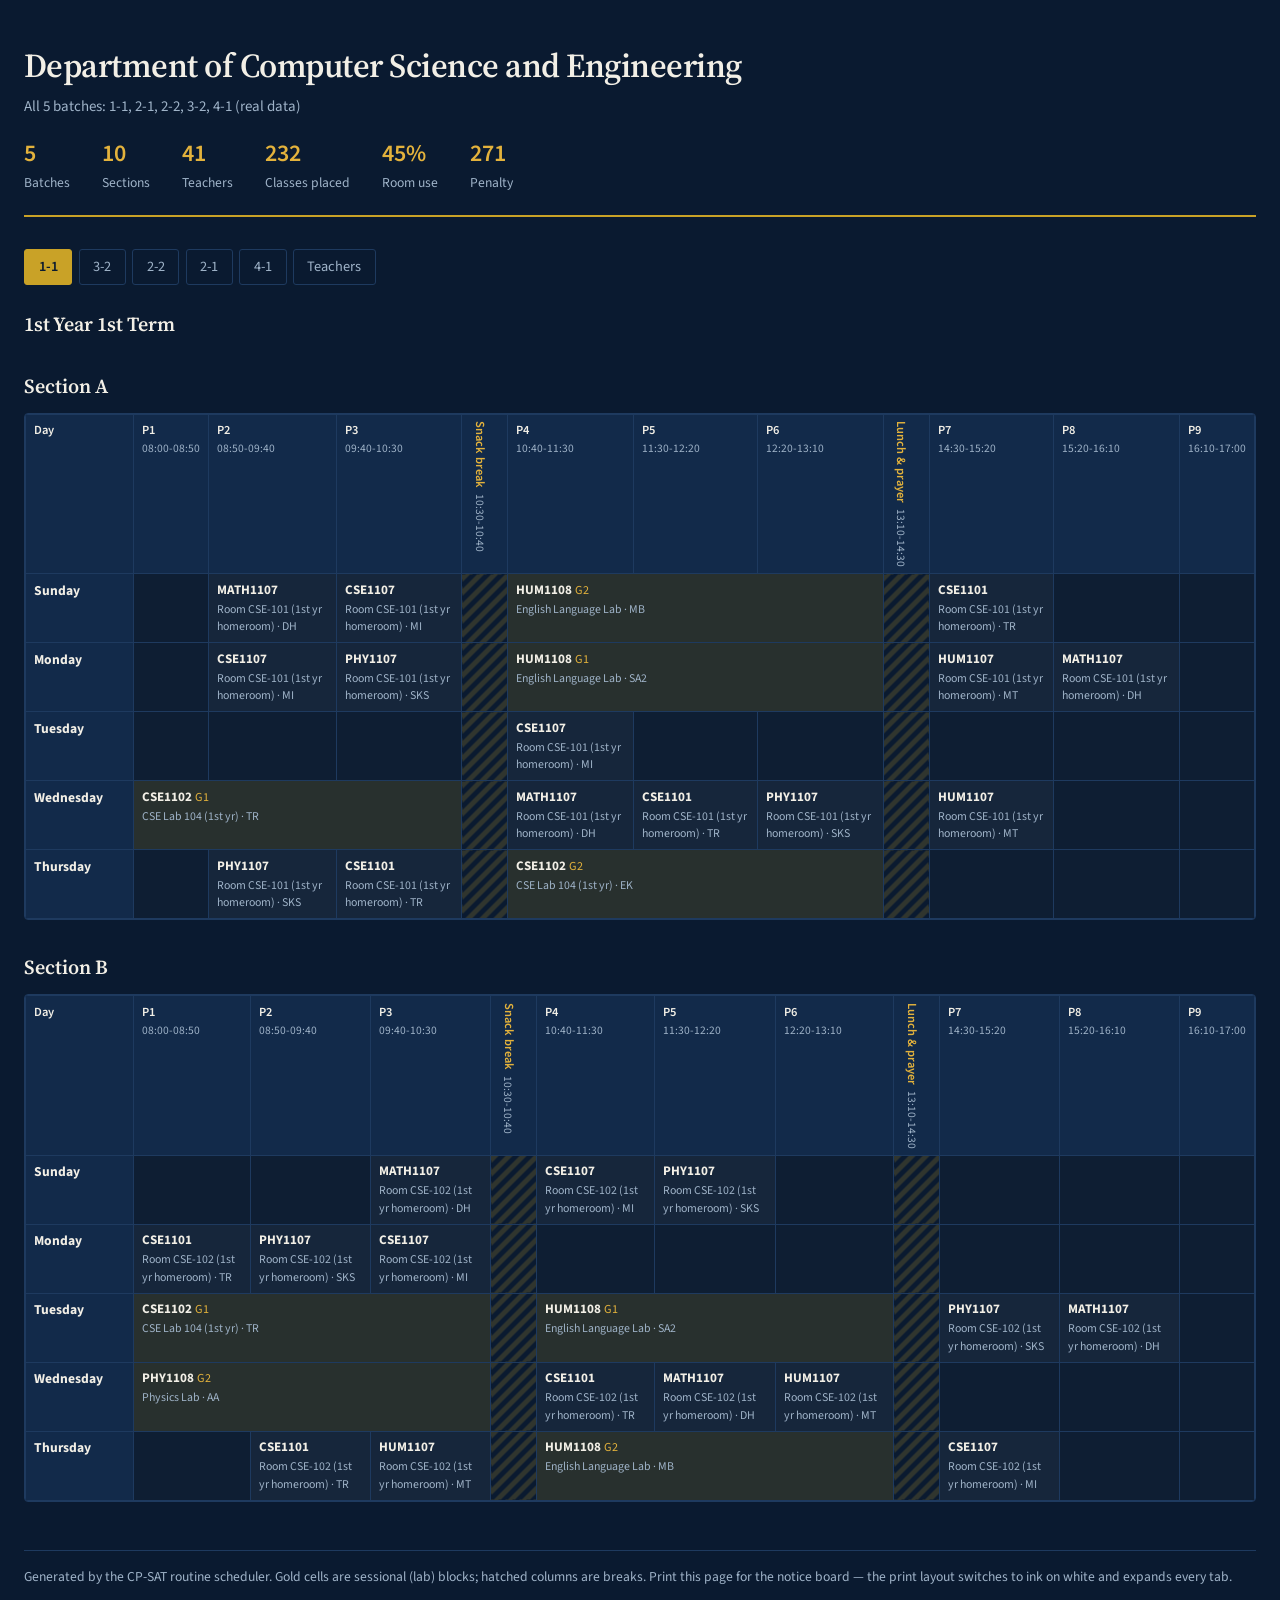
==== out/real_routine.html @ de9866d0 "Initial commit: Routine Maker solver and web application" ====
<!DOCTYPE html>
<html lang="en"><head>
<meta charset="utf-8">
<meta name="viewport" content="width=device-width, initial-scale=1">
<title>Department of Computer Science and Engineering</title>
<link rel="preconnect" href="https://fonts.googleapis.com">
<link rel="preconnect" href="https://fonts.gstatic.com" crossorigin>
<link href="https://fonts.googleapis.com/css2?family=Source+Sans+3:wght@400;600&family=Source+Serif+4:opsz,wght@8..60,600&display=swap" rel="stylesheet">
<style>
:root {
  --navy-deep: #0A1A30;
  --navy: #122A4A;
  --line: #1E3A5F;
  --gold: #C9A227;
  --gold-soft: #E3B23C;
  --paper: #F2EFE6;
  --dim: #9FB3C8;
}
* { box-sizing: border-box; }
body {
  margin: 0;
  padding: 2.5rem 1.5rem 4rem;
  background: var(--navy-deep);
  color: var(--paper);
  font-family: "Source Sans 3", "Segoe UI", system-ui, sans-serif;
  font-size: 15px;
  line-height: 1.5;
}
.wrap { max-width: 1400px; margin: 0 auto; }
header { border-bottom: 2px solid var(--gold); padding-bottom: 1.25rem; margin-bottom: 2rem; }
h1 {
  font-family: "Source Serif 4", Georgia, serif;
  font-weight: 600; font-size: 2.1rem; margin: 0 0 .35rem;
  letter-spacing: -0.015em;
}
.sub { color: var(--dim); margin: 0; }
.stats { display: flex; flex-wrap: wrap; gap: 2rem; margin-top: 1.1rem; }
.stat b { display: block; font-size: 1.5rem; color: var(--gold-soft); font-weight: 600; }
.stat span { color: var(--dim); font-size: .85rem; }
nav { display: flex; flex-wrap: wrap; gap: .4rem; margin-bottom: 1.5rem; }
nav button {
  background: transparent; color: var(--dim); border: 1px solid var(--line);
  padding: .4rem .85rem; border-radius: 3px; cursor: pointer; font: inherit;
  font-size: .9rem;
}
nav button:hover { color: var(--paper); border-color: var(--gold); }
nav button[aria-selected="true"] {
  background: var(--gold); color: var(--navy-deep); border-color: var(--gold);
  font-weight: 600;
}
nav button:focus-visible { outline: 2px solid var(--gold-soft); outline-offset: 2px; }
section[hidden] { display: none; }
h2 { font-family: "Source Serif 4", Georgia, serif; font-weight: 600; font-size: 1.25rem;
     margin: 2rem 0 .75rem; }
h2:first-of-type { margin-top: 0; }
.scroll { overflow-x: auto; border: 1px solid var(--line); border-radius: 4px; }
table.routine { border-collapse: collapse; width: 100%; min-width: 900px; }
table.routine th, table.routine td {
  border: 1px solid var(--line); padding: .4rem .5rem; vertical-align: top;
  text-align: left;
}
table.routine thead th {
  background: var(--navy); font-weight: 600; font-size: .78rem; white-space: nowrap;
}
.pname { display: block; }
.ptime { display: block; color: var(--dim); font-weight: 400; font-size: .72rem; }
th.corner, th.day { background: var(--navy); width: 108px; font-size: .85rem; }
td.free { background: rgba(255,255,255,.015); }
td.theory { background: rgba(255,255,255,.05); }
td.lab { background: rgba(201,162,39,.16); border-left: 3px solid var(--gold); }
.ent { font-size: .82rem; }
.ent + .ent { margin-top: .3rem; padding-top: .3rem; border-top: 1px dashed var(--line); }
.grp { color: var(--gold-soft); font-size: .76rem; }
.meta { display: block; color: var(--dim); font-size: .74rem; }
.brk {
  background: repeating-linear-gradient(135deg, rgba(201,162,39,.20) 0 5px,
              transparent 5px 10px);
  width: 46px; font-size: .68rem; color: var(--gold-soft); text-align: center;
}
.brk span { writing-mode: vertical-rl; }
footer { margin-top: 3rem; color: var(--dim); font-size: .85rem;
          border-top: 1px solid var(--line); padding-top: 1rem; }
@media print {
  body { background: #fff; color: #10203a; padding: 0; }
  nav, footer { display: none; }
  section[hidden] { display: block !important; }
  header { border-color: #10203a; }
  .scroll { border-color: #93a5b8; }
  table.routine th, table.routine td { border-color: #93a5b8; }
  table.routine thead th, th.corner, th.day { background: #e8eaee; }
  td.lab { background: #f3e6c0; border-left-color: #8a6f14; }
  td.theory { background: #fff; }
  .stat b, .grp { color: #7a5e0d; }
  .meta, .ptime, .sub, .stat span { color: #4a5b70; }
  h2 { page-break-after: avoid; }
  .scroll { page-break-inside: avoid; }
}
@media (prefers-reduced-motion: reduce) { * { transition: none !important; } }
</style>
</head><body><div class="wrap">
<header>
  <h1>Department of Computer Science and Engineering</h1>
  <p class="sub">All 5 batches: 1-1, 2-1, 2-2, 3-2, 4-1 (real data)</p>
  <div class="stats"><div class='stat'><b>5</b><span>Batches</span></div><div class='stat'><b>10</b><span>Sections</span></div><div class='stat'><b>41</b><span>Teachers</span></div><div class='stat'><b>232</b><span>Classes placed</span></div><div class='stat'><b>45%</b><span>Room use</span></div><div class='stat'><b>271</b><span>Penalty</span></div></div>
</header>
<nav><button data-target='b-1-1' aria-selected='false'>1-1</button><button data-target='b-3-2' aria-selected='false'>3-2</button><button data-target='b-2-2' aria-selected='false'>2-2</button><button data-target='b-2-1' aria-selected='false'>2-1</button><button data-target='b-4-1' aria-selected='false'>4-1</button><button data-target='teachers' aria-selected='false'>Teachers</button></nav>
<section id='b-1-1' hidden><h2>1st Year 1st Term</h2><h2>Section A</h2><div class='scroll'><table class='routine'><thead><tr><th class='corner'>Day</th><th><span class='pname'>P1</span><span class='ptime'>08:00-08:50</span></th><th><span class='pname'>P2</span><span class='ptime'>08:50-09:40</span></th><th><span class='pname'>P3</span><span class='ptime'>09:40-10:30</span></th><th class='brk'><span>Snack break</span><span class='ptime'>10:30-10:40</span></th><th><span class='pname'>P4</span><span class='ptime'>10:40-11:30</span></th><th><span class='pname'>P5</span><span class='ptime'>11:30-12:20</span></th><th><span class='pname'>P6</span><span class='ptime'>12:20-13:10</span></th><th class='brk'><span>Lunch &amp; prayer</span><span class='ptime'>13:10-14:30</span></th><th><span class='pname'>P7</span><span class='ptime'>14:30-15:20</span></th><th><span class='pname'>P8</span><span class='ptime'>15:20-16:10</span></th><th><span class='pname'>P9</span><span class='ptime'>16:10-17:00</span></th></tr></thead><tbody><tr><th class='day'>Sunday</th><td class='free'></td><td class='theory' colspan='1'><div class='ent'><b>MATH1107</b><span class='meta'>Room CSE-101 (1st yr homeroom) · DH</span></div></td><td class='theory' colspan='1'><div class='ent'><b>CSE1107</b><span class='meta'>Room CSE-101 (1st yr homeroom) · MI</span></div></td><td class='brk'></td><td class='lab' colspan='3'><div class='ent'><b>HUM1108</b> <span class='grp'>G2</span><span class='meta'>English Language Lab · MB</span></div></td><td class='brk'></td><td class='theory' colspan='1'><div class='ent'><b>CSE1101</b><span class='meta'>Room CSE-101 (1st yr homeroom) · TR</span></div></td><td class='free'></td><td class='free'></td></tr><tr><th class='day'>Monday</th><td class='free'></td><td class='theory' colspan='1'><div class='ent'><b>CSE1107</b><span class='meta'>Room CSE-101 (1st yr homeroom) · MI</span></div></td><td class='theory' colspan='1'><div class='ent'><b>PHY1107</b><span class='meta'>Room CSE-101 (1st yr homeroom) · SKS</span></div></td><td class='brk'></td><td class='lab' colspan='3'><div class='ent'><b>HUM1108</b> <span class='grp'>G1</span><span class='meta'>English Language Lab · SA2</span></div></td><td class='brk'></td><td class='theory' colspan='1'><div class='ent'><b>HUM1107</b><span class='meta'>Room CSE-101 (1st yr homeroom) · MT</span></div></td><td class='theory' colspan='1'><div class='ent'><b>MATH1107</b><span class='meta'>Room CSE-101 (1st yr homeroom) · DH</span></div></td><td class='free'></td></tr><tr><th class='day'>Tuesday</th><td class='free'></td><td class='free'></td><td class='free'></td><td class='brk'></td><td class='theory' colspan='1'><div class='ent'><b>CSE1107</b><span class='meta'>Room CSE-101 (1st yr homeroom) · MI</span></div></td><td class='free'></td><td class='free'></td><td class='brk'></td><td class='free'></td><td class='free'></td><td class='free'></td></tr><tr><th class='day'>Wednesday</th><td class='lab' colspan='3'><div class='ent'><b>CSE1102</b> <span class='grp'>G1</span><span class='meta'>CSE Lab 104 (1st yr) · TR</span></div></td><td class='brk'></td><td class='theory' colspan='1'><div class='ent'><b>MATH1107</b><span class='meta'>Room CSE-101 (1st yr homeroom) · DH</span></div></td><td class='theory' colspan='1'><div class='ent'><b>CSE1101</b><span class='meta'>Room CSE-101 (1st yr homeroom) · TR</span></div></td><td class='theory' colspan='1'><div class='ent'><b>PHY1107</b><span class='meta'>Room CSE-101 (1st yr homeroom) · SKS</span></div></td><td class='brk'></td><td class='theory' colspan='1'><div class='ent'><b>HUM1107</b><span class='meta'>Room CSE-101 (1st yr homeroom) · MT</span></div></td><td class='free'></td><td class='free'></td></tr><tr><th class='day'>Thursday</th><td class='free'></td><td class='theory' colspan='1'><div class='ent'><b>PHY1107</b><span class='meta'>Room CSE-101 (1st yr homeroom) · SKS</span></div></td><td class='theory' colspan='1'><div class='ent'><b>CSE1101</b><span class='meta'>Room CSE-101 (1st yr homeroom) · TR</span></div></td><td class='brk'></td><td class='lab' colspan='3'><div class='ent'><b>CSE1102</b> <span class='grp'>G2</span><span class='meta'>CSE Lab 104 (1st yr) · EK</span></div></td><td class='brk'></td><td class='free'></td><td class='free'></td><td class='free'></td></tr></tbody></table></div><h2>Section B</h2><div class='scroll'><table class='routine'><thead><tr><th class='corner'>Day</th><th><span class='pname'>P1</span><span class='ptime'>08:00-08:50</span></th><th><span class='pname'>P2</span><span class='ptime'>08:50-09:40</span></th><th><span class='pname'>P3</span><span class='ptime'>09:40-10:30</span></th><th class='brk'><span>Snack break</span><span class='ptime'>10:30-10:40</span></th><th><span class='pname'>P4</span><span class='ptime'>10:40-11:30</span></th><th><span class='pname'>P5</span><span class='ptime'>11:30-12:20</span></th><th><span class='pname'>P6</span><span class='ptime'>12:20-13:10</span></th><th class='brk'><span>Lunch &amp; prayer</span><span class='ptime'>13:10-14:30</span></th><th><span class='pname'>P7</span><span class='ptime'>14:30-15:20</span></th><th><span class='pname'>P8</span><span class='ptime'>15:20-16:10</span></th><th><span class='pname'>P9</span><span class='ptime'>16:10-17:00</span></th></tr></thead><tbody><tr><th class='day'>Sunday</th><td class='free'></td><td class='free'></td><td class='theory' colspan='1'><div class='ent'><b>MATH1107</b><span class='meta'>Room CSE-102 (1st yr homeroom) · DH</span></div></td><td class='brk'></td><td class='theory' colspan='1'><div class='ent'><b>CSE1107</b><span class='meta'>Room CSE-102 (1st yr homeroom) · MI</span></div></td><td class='theory' colspan='1'><div class='ent'><b>PHY1107</b><span class='meta'>Room CSE-102 (1st yr homeroom) · SKS</span></div></td><td class='free'></td><td class='brk'></td><td class='free'></td><td class='free'></td><td class='free'></td></tr><tr><th class='day'>Monday</th><td class='theory' colspan='1'><div class='ent'><b>CSE1101</b><span class='meta'>Room CSE-102 (1st yr homeroom) · TR</span></div></td><td class='theory' colspan='1'><div class='ent'><b>PHY1107</b><span class='meta'>Room CSE-102 (1st yr homeroom) · SKS</span></div></td><td class='theory' colspan='1'><div class='ent'><b>CSE1107</b><span class='meta'>Room CSE-102 (1st yr homeroom) · MI</span></div></td><td class='brk'></td><td class='free'></td><td class='free'></td><td class='free'></td><td class='brk'></td><td class='free'></td><td class='free'></td><td class='free'></td></tr><tr><th class='day'>Tuesday</th><td class='lab' colspan='3'><div class='ent'><b>CSE1102</b> <span class='grp'>G1</span><span class='meta'>CSE Lab 104 (1st yr) · TR</span></div></td><td class='brk'></td><td class='lab' colspan='3'><div class='ent'><b>HUM1108</b> <span class='grp'>G1</span><span class='meta'>English Language Lab · SA2</span></div></td><td class='brk'></td><td class='theory' colspan='1'><div class='ent'><b>PHY1107</b><span class='meta'>Room CSE-102 (1st yr homeroom) · SKS</span></div></td><td class='theory' colspan='1'><div class='ent'><b>MATH1107</b><span class='meta'>Room CSE-102 (1st yr homeroom) · DH</span></div></td><td class='free'></td></tr><tr><th class='day'>Wednesday</th><td class='lab' colspan='3'><div class='ent'><b>PHY1108</b> <span class='grp'>G2</span><span class='meta'>Physics Lab · AA</span></div></td><td class='brk'></td><td class='theory' colspan='1'><div class='ent'><b>CSE1101</b><span class='meta'>Room CSE-102 (1st yr homeroom) · TR</span></div></td><td class='theory' colspan='1'><div class='ent'><b>MATH1107</b><span class='meta'>Room CSE-102 (1st yr homeroom) · DH</span></div></td><td class='theory' colspan='1'><div class='ent'><b>HUM1107</b><span class='meta'>Room CSE-102 (1st yr homeroom) · MT</span></div></td><td class='brk'></td><td class='free'></td><td class='free'></td><td class='free'></td></tr><tr><th class='day'>Thursday</th><td class='free'></td><td class='theory' colspan='1'><div class='ent'><b>CSE1101</b><span class='meta'>Room CSE-102 (1st yr homeroom) · TR</span></div></td><td class='theory' colspan='1'><div class='ent'><b>HUM1107</b><span class='meta'>Room CSE-102 (1st yr homeroom) · MT</span></div></td><td class='brk'></td><td class='lab' colspan='3'><div class='ent'><b>HUM1108</b> <span class='grp'>G2</span><span class='meta'>English Language Lab · MB</span></div></td><td class='brk'></td><td class='theory' colspan='1'><div class='ent'><b>CSE1107</b><span class='meta'>Room CSE-102 (1st yr homeroom) · MI</span></div></td><td class='free'></td><td class='free'></td></tr></tbody></table></div></section><section id='b-3-2' hidden><h2>3rd Year 2nd Term</h2><h2>Section A</h2><div class='scroll'><table class='routine'><thead><tr><th class='corner'>Day</th><th><span class='pname'>P1</span><span class='ptime'>08:00-08:50</span></th><th><span class='pname'>P2</span><span class='ptime'>08:50-09:40</span></th><th><span class='pname'>P3</span><span class='ptime'>09:40-10:30</span></th><th class='brk'><span>Snack break</span><span class='ptime'>10:30-10:40</span></th><th><span class='pname'>P4</span><span class='ptime'>10:40-11:30</span></th><th><span class='pname'>P5</span><span class='ptime'>11:30-12:20</span></th><th><span class='pname'>P6</span><span class='ptime'>12:20-13:10</span></th><th class='brk'><span>Lunch &amp; prayer</span><span class='ptime'>13:10-14:30</span></th><th><span class='pname'>P7</span><span class='ptime'>14:30-15:20</span></th><th><span class='pname'>P8</span><span class='ptime'>15:20-16:10</span></th><th><span class='pname'>P9</span><span class='ptime'>16:10-17:00</span></th></tr></thead><tbody><tr><th class='day'>Sunday</th><td class='lab' colspan='3'><div class='ent'><b>CSE3220</b> <span class='grp'>G1</span><span class='meta'>CSE Lab 107 · NHS</span></div><div class='ent'><b>CSE3220</b> <span class='grp'>G2</span><span class='meta'>CSE Lab 202 · NFS</span></div></td><td class='brk'></td><td class='theory' colspan='1'><div class='ent'><b>CSE3219</b><span class='meta'>Room D-401 · NFS</span></div></td><td class='theory' colspan='1'><div class='ent'><b>CSE3209</b><span class='meta'>Room D-401 · WIS</span></div></td><td class='theory' colspan='1'><div class='ent'><b>CSE3211</b><span class='meta'>Room D-401 · AAW</span></div></td><td class='brk'></td><td class='lab' colspan='3'><div class='ent'><b>CSE3230</b> <span class='grp'>G1</span><span class='meta'>Room CSE-306 · AH</span></div></td></tr><tr><th class='day'>Monday</th><td class='lab' colspan='3'><div class='ent'><b>CSE3210</b> <span class='grp'>G1</span><span class='meta'>CSE Lab 305 (AI) · WIS</span></div></td><td class='brk'></td><td class='theory' colspan='1'><div class='ent'><b>CSE3209</b><span class='meta'>Room D-401 · WIS</span></div></td><td class='theory' colspan='1'><div class='ent'><b>CSE3211</b><span class='meta'>Room D-401 · AAW</span></div></td><td class='theory' colspan='1'><div class='ent'><b>CSE3217</b><span class='meta'>Room B-306 · KFI</span></div></td><td class='brk'></td><td class='free'></td><td class='free'></td><td class='free'></td></tr><tr><th class='day'>Tuesday</th><td class='free'></td><td class='free'></td><td class='theory' colspan='1'><div class='ent'><b>CSE3211</b><span class='meta'>Room D-401 · AAW</span></div></td><td class='brk'></td><td class='lab' colspan='3'><div class='ent'><b>CSE3230</b> <span class='grp'>G2</span><span class='meta'>Room CSE-306 · KSA</span></div></td><td class='brk'></td><td class='lab' colspan='3'><div class='ent'><b>CSE3210</b> <span class='grp'>G2</span><span class='meta'>CSE Lab 305 (AI) · SI</span></div></td></tr><tr><th class='day'>Wednesday</th><td class='lab' colspan='3'><div class='ent'><b>CSE3212</b> <span class='grp'>G1</span><span class='meta'>CSE Lab 103 (2nd room) · AAW</span></div><div class='ent'><b>CSE3212</b> <span class='grp'>G2</span><span class='meta'>CSE Lab 202 · DD</span></div></td><td class='brk'></td><td class='theory' colspan='1'><div class='ent'><b>CSE3219</b><span class='meta'>Room D-401 · NFS</span></div></td><td class='theory' colspan='1'><div class='ent'><b>HUM3247</b><span class='meta'>Room D-401 · MMA</span></div></td><td class='theory' colspan='1'><div class='ent'><b>CSE3217</b><span class='meta'>Room D-401 · KFI</span></div></td><td class='brk'></td><td class='lab' colspan='3'><div class='ent'><b>CSE3218</b> <span class='grp'>G1</span><span class='meta'>CSE Lab 103 · MRI</span></div><div class='ent'><b>CSE3218</b> <span class='grp'>G2</span><span class='meta'>CSE Lab 107 · KFI</span></div></td></tr><tr><th class='day'>Thursday</th><td class='free'></td><td class='free'></td><td class='theory' colspan='1'><div class='ent'><b>CSE3219</b><span class='meta'>Room D-401 · NFS</span></div></td><td class='brk'></td><td class='theory' colspan='1'><div class='ent'><b>CSE3209</b><span class='meta'>Room B-306 · WIS</span></div></td><td class='theory' colspan='1'><div class='ent'><b>CSE3217</b><span class='meta'>Room B-306 · KFI</span></div></td><td class='theory' colspan='1'><div class='ent'><b>HUM3247</b><span class='meta'>Room B-306 · MMA</span></div></td><td class='brk'></td><td class='free'></td><td class='free'></td><td class='free'></td></tr></tbody></table></div><h2>Section B</h2><div class='scroll'><table class='routine'><thead><tr><th class='corner'>Day</th><th><span class='pname'>P1</span><span class='ptime'>08:00-08:50</span></th><th><span class='pname'>P2</span><span class='ptime'>08:50-09:40</span></th><th><span class='pname'>P3</span><span class='ptime'>09:40-10:30</span></th><th class='brk'><span>Snack break</span><span class='ptime'>10:30-10:40</span></th><th><span class='pname'>P4</span><span class='ptime'>10:40-11:30</span></th><th><span class='pname'>P5</span><span class='ptime'>11:30-12:20</span></th><th><span class='pname'>P6</span><span class='ptime'>12:20-13:10</span></th><th class='brk'><span>Lunch &amp; prayer</span><span class='ptime'>13:10-14:30</span></th><th><span class='pname'>P7</span><span class='ptime'>14:30-15:20</span></th><th><span class='pname'>P8</span><span class='ptime'>15:20-16:10</span></th><th><span class='pname'>P9</span><span class='ptime'>16:10-17:00</span></th></tr></thead><tbody><tr><th class='day'>Sunday</th><td class='lab' colspan='3'><div class='ent'><b>CSE3230</b> <span class='grp'>G1</span><span class='meta'>Room CSE-306 · AH</span></div></td><td class='brk'></td><td class='theory' colspan='1'><div class='ent'><b>CSE3209</b><span class='meta'>Room CSE-501 · WIS</span></div></td><td class='theory' colspan='1'><div class='ent'><b>CSE3219</b><span class='meta'>Room CSE-501 · NFS</span></div></td><td class='theory' colspan='1'><div class='ent'><b>CSE3217</b><span class='meta'>Room CSE-501 · KFI</span></div></td><td class='brk'></td><td class='theory' colspan='1'><div class='ent'><b>CSE3211</b><span class='meta'>Room CSE-501 · AAW</span></div></td><td class='free'></td><td class='free'></td></tr><tr><th class='day'>Monday</th><td class='lab' colspan='3'><div class='ent'><b>CSE3220</b> <span class='grp'>G1</span><span class='meta'>CSE Lab 103 (2nd room) · NHS</span></div><div class='ent'><b>CSE3220</b> <span class='grp'>G2</span><span class='meta'>CSE Lab 103 · NFS</span></div></td><td class='brk'></td><td class='theory' colspan='1'><div class='ent'><b>CSE3219</b><span class='meta'>Room CSE-501 · NFS</span></div></td><td class='theory' colspan='1'><div class='ent'><b>CSE3217</b><span class='meta'>Room CSE-501 · KFI</span></div></td><td class='theory' colspan='1'><div class='ent'><b>CSE3211</b><span class='meta'>Room CSE-501 · AAW</span></div></td><td class='brk'></td><td class='lab' colspan='3'><div class='ent'><b>CSE3218</b> <span class='grp'>G1</span><span class='meta'>CSE Lab 103 (2nd room) · MRI</span></div><div class='ent'><b>CSE3218</b> <span class='grp'>G2</span><span class='meta'>CSE Lab 103 · KFI</span></div></td></tr><tr><th class='day'>Tuesday</th><td class='free'></td><td class='free'></td><td class='free'></td><td class='brk'></td><td class='free'></td><td class='free'></td><td class='free'></td><td class='brk'></td><td class='theory' colspan='1'><div class='ent'><b>CSE3217</b><span class='meta'>Room CSE-501 · KFI</span></div></td><td class='theory' colspan='1'><div class='ent'><b>HUM3247</b><span class='meta'>Room CSE-501 · MMA</span></div></td><td class='free'></td></tr><tr><th class='day'>Wednesday</th><td class='lab' colspan='3'><div class='ent'><b>CSE3230</b> <span class='grp'>G2</span><span class='meta'>Room CSE-306 · KSA</span></div></td><td class='brk'></td><td class='theory' colspan='1'><div class='ent'><b>CSE3209</b><span class='meta'>Room CSE-501 · WIS</span></div></td><td class='theory' colspan='1'><div class='ent'><b>CSE3219</b><span class='meta'>Room CSE-501 · NFS</span></div></td><td class='theory' colspan='1'><div class='ent'><b>HUM3247</b><span class='meta'>Room CSE-501 · MMA</span></div></td><td class='brk'></td><td class='lab' colspan='3'><div class='ent'><b>CSE3210</b> <span class='grp'>G2</span><span class='meta'>CSE Lab 305 (AI) · SI</span></div></td></tr><tr><th class='day'>Thursday</th><td class='lab' colspan='3'><div class='ent'><b>CSE3212</b> <span class='grp'>G1</span><span class='meta'>CSE Lab 103 (2nd room) · AAW</span></div><div class='ent'><b>CSE3212</b> <span class='grp'>G2</span><span class='meta'>CSE Lab 103 · DD</span></div></td><td class='brk'></td><td class='theory' colspan='1'><div class='ent'><b>CSE3211</b><span class='meta'>Room CSE-501 · AAW</span></div></td><td class='theory' colspan='1'><div class='ent'><b>CSE3209</b><span class='meta'>Room CSE-501 · WIS</span></div></td><td class='free'></td><td class='brk'></td><td class='free'></td><td class='free'></td><td class='free'></td></tr></tbody></table></div></section><section id='b-2-2' hidden><h2>2nd Year 2nd Term</h2><h2>Section A</h2><div class='scroll'><table class='routine'><thead><tr><th class='corner'>Day</th><th><span class='pname'>P1</span><span class='ptime'>08:00-08:50</span></th><th><span class='pname'>P2</span><span class='ptime'>08:50-09:40</span></th><th><span class='pname'>P3</span><span class='ptime'>09:40-10:30</span></th><th class='brk'><span>Snack break</span><span class='ptime'>10:30-10:40</span></th><th><span class='pname'>P4</span><span class='ptime'>10:40-11:30</span></th><th><span class='pname'>P5</span><span class='ptime'>11:30-12:20</span></th><th><span class='pname'>P6</span><span class='ptime'>12:20-13:10</span></th><th class='brk'><span>Lunch &amp; prayer</span><span class='ptime'>13:10-14:30</span></th><th><span class='pname'>P7</span><span class='ptime'>14:30-15:20</span></th><th><span class='pname'>P8</span><span class='ptime'>15:20-16:10</span></th><th><span class='pname'>P9</span><span class='ptime'>16:10-17:00</span></th></tr></thead><tbody><tr><th class='day'>Sunday</th><td class='free'></td><td class='theory' colspan='1'><div class='ent'><b>ECE2213</b><span class='meta'>Room D-401 · FH</span></div></td><td class='theory' colspan='1'><div class='ent'><b>HUM2207</b><span class='meta'>Room D-401 · RA</span></div></td><td class='brk'></td><td class='lab' colspan='3'><div class='ent'><b>ECE2214</b> <span class='grp'>G1</span><span class='meta'>ECE Lab 104 · MRM</span></div></td><td class='brk'></td><td class='free'></td><td class='free'></td><td class='free'></td></tr><tr><th class='day'>Monday</th><td class='free'></td><td class='free'></td><td class='theory' colspan='1'><div class='ent'><b>MATH2207</b><span class='meta'>Room D-401 · ARJ</span></div></td><td class='brk'></td><td class='lab' colspan='3'><div class='ent'><b>CSE2208</b> <span class='grp'>G1</span><span class='meta'>CSE Lab 202 · MI</span></div><div class='ent'><b>CSE2208</b> <span class='grp'>G2</span><span class='meta'>CSE Lab 103 · LBM</span></div></td><td class='brk'></td><td class='theory' colspan='1'><div class='ent'><b>CSE2209</b><span class='meta'>Room D-401 · NHS</span></div></td><td class='free'></td><td class='free'></td></tr><tr><th class='day'>Tuesday</th><td class='lab' colspan='3'><div class='ent'><b>CSE2202</b> <span class='grp'>G1</span><span class='meta'>CSE Lab 202 · SN</span></div><div class='ent'><b>CSE2202</b> <span class='grp'>G2</span><span class='meta'>CSE Lab 107 · MAN</span></div></td><td class='brk'></td><td class='theory' colspan='1'><div class='ent'><b>ECE2213</b><span class='meta'>Room D-401 · FH</span></div></td><td class='theory' colspan='1'><div class='ent'><b>CSE2201</b><span class='meta'>Room D-401 · SH</span></div></td><td class='theory' colspan='1'><div class='ent'><b>CSE2209</b><span class='meta'>Room D-401 · NHS</span></div></td><td class='brk'></td><td class='theory' colspan='1'><div class='ent'><b>HUM2207</b><span class='meta'>Room D-401 · RA</span></div></td><td class='free'></td><td class='free'></td></tr><tr><th class='day'>Wednesday</th><td class='free'></td><td class='theory' colspan='1'><div class='ent'><b>MATH2207</b><span class='meta'>Room D-401 · ARJ</span></div></td><td class='theory' colspan='1'><div class='ent'><b>CSE2201</b><span class='meta'>Room D-401 · SH</span></div></td><td class='brk'></td><td class='lab' colspan='3'><div class='ent'><b>CSE2200</b> <span class='grp'>G1</span><span class='meta'>CSE Lab 107 · SA</span></div><div class='ent'><b>CSE2200</b> <span class='grp'>G2</span><span class='meta'>CSE Lab 202 · EK</span></div></td><td class='brk'></td><td class='theory' colspan='1'><div class='ent'><b>ECE2213</b><span class='meta'>Room D-401 · FH</span></div></td><td class='free'></td><td class='free'></td></tr><tr><th class='day'>Thursday</th><td class='free'></td><td class='free'></td><td class='free'></td><td class='brk'></td><td class='theory' colspan='1'><div class='ent'><b>CSE2201</b><span class='meta'>Room D-401 · SH</span></div></td><td class='theory' colspan='1'><div class='ent'><b>MATH2207</b><span class='meta'>Room D-401 · ARJ</span></div></td><td class='theory' colspan='1'><div class='ent'><b>CSE2209</b><span class='meta'>Room D-401 · NHS</span></div></td><td class='brk'></td><td class='lab' colspan='3'><div class='ent'><b>ECE2214</b> <span class='grp'>G2</span><span class='meta'>ECE Lab 104 · MIA</span></div></td></tr></tbody></table></div><h2>Section B</h2><div class='scroll'><table class='routine'><thead><tr><th class='corner'>Day</th><th><span class='pname'>P1</span><span class='ptime'>08:00-08:50</span></th><th><span class='pname'>P2</span><span class='ptime'>08:50-09:40</span></th><th><span class='pname'>P3</span><span class='ptime'>09:40-10:30</span></th><th class='brk'><span>Snack break</span><span class='ptime'>10:30-10:40</span></th><th><span class='pname'>P4</span><span class='ptime'>10:40-11:30</span></th><th><span class='pname'>P5</span><span class='ptime'>11:30-12:20</span></th><th><span class='pname'>P6</span><span class='ptime'>12:20-13:10</span></th><th class='brk'><span>Lunch &amp; prayer</span><span class='ptime'>13:10-14:30</span></th><th><span class='pname'>P7</span><span class='ptime'>14:30-15:20</span></th><th><span class='pname'>P8</span><span class='ptime'>15:20-16:10</span></th><th><span class='pname'>P9</span><span class='ptime'>16:10-17:00</span></th></tr></thead><tbody><tr><th class='day'>Sunday</th><td class='free'></td><td class='free'></td><td class='theory' colspan='1'><div class='ent'><b>CSE2201</b><span class='meta'>Room CSE-502 · SH</span></div></td><td class='brk'></td><td class='lab' colspan='3'><div class='ent'><b>CSE2200</b> <span class='grp'>G1</span><span class='meta'>CSE Lab 103 · SA</span></div><div class='ent'><b>CSE2200</b> <span class='grp'>G2</span><span class='meta'>CSE Lab 107 · EK</span></div></td><td class='brk'></td><td class='lab' colspan='3'><div class='ent'><b>ECE2214</b> <span class='grp'>G2</span><span class='meta'>ECE Lab 104 · MIA</span></div></td></tr><tr><th class='day'>Monday</th><td class='theory' colspan='1'><div class='ent'><b>HUM2207</b><span class='meta'>Room CSE-502 · RA</span></div></td><td class='theory' colspan='1'><div class='ent'><b>MATH2207</b><span class='meta'>Room CSE-502 · ARJ</span></div></td><td class='theory' colspan='1'><div class='ent'><b>ECE2213</b><span class='meta'>Room CSE-502 · FH</span></div></td><td class='brk'></td><td class='lab' colspan='3'><div class='ent'><b>CSE2202</b> <span class='grp'>G1</span><span class='meta'>CSE Lab 103 (2nd room) · SN</span></div><div class='ent'><b>CSE2202</b> <span class='grp'>G2</span><span class='meta'>CSE Lab 107 · MAN</span></div></td><td class='brk'></td><td class='lab' colspan='3'><div class='ent'><b>ECE2214</b> <span class='grp'>G1</span><span class='meta'>ECE Lab 104 · MRM</span></div></td></tr><tr><th class='day'>Tuesday</th><td class='free'></td><td class='free'></td><td class='free'></td><td class='brk'></td><td class='free'></td><td class='free'></td><td class='theory' colspan='1'><div class='ent'><b>HUM2207</b><span class='meta'>Room CSE-502 · RA</span></div></td><td class='brk'></td><td class='theory' colspan='1'><div class='ent'><b>CSE2201</b><span class='meta'>Room CSE-502 · SH</span></div></td><td class='theory' colspan='1'><div class='ent'><b>CSE2209</b><span class='meta'>Room CSE-502 · NHS</span></div></td><td class='free'></td></tr><tr><th class='day'>Wednesday</th><td class='lab' colspan='3'><div class='ent'><b>CSE2208</b> <span class='grp'>G1</span><span class='meta'>CSE Lab 107 · MI</span></div><div class='ent'><b>CSE2208</b> <span class='grp'>G2</span><span class='meta'>CSE Lab 103 · LBM</span></div></td><td class='brk'></td><td class='theory' colspan='1'><div class='ent'><b>MATH2207</b><span class='meta'>Room CSE-502 · ARJ</span></div></td><td class='theory' colspan='1'><div class='ent'><b>CSE2209</b><span class='meta'>Room CSE-502 · NHS</span></div></td><td class='theory' colspan='1'><div class='ent'><b>ECE2213</b><span class='meta'>Room CSE-502 · FH</span></div></td><td class='brk'></td><td class='free'></td><td class='free'></td><td class='free'></td></tr><tr><th class='day'>Thursday</th><td class='free'></td><td class='free'></td><td class='free'></td><td class='brk'></td><td class='free'></td><td class='theory' colspan='1'><div class='ent'><b>CSE2201</b><span class='meta'>Room CSE-502 · SH</span></div></td><td class='theory' colspan='1'><div class='ent'><b>MATH2207</b><span class='meta'>Room CSE-502 · ARJ</span></div></td><td class='brk'></td><td class='theory' colspan='1'><div class='ent'><b>CSE2209</b><span class='meta'>Room CSE-502 · NHS</span></div></td><td class='theory' colspan='1'><div class='ent'><b>ECE2213</b><span class='meta'>Room CSE-502 · FH</span></div></td><td class='free'></td></tr></tbody></table></div></section><section id='b-2-1' hidden><h2>2nd Year 1st Term</h2><h2>Section A</h2><div class='scroll'><table class='routine'><thead><tr><th class='corner'>Day</th><th><span class='pname'>P1</span><span class='ptime'>08:00-08:50</span></th><th><span class='pname'>P2</span><span class='ptime'>08:50-09:40</span></th><th><span class='pname'>P3</span><span class='ptime'>09:40-10:30</span></th><th class='brk'><span>Snack break</span><span class='ptime'>10:30-10:40</span></th><th><span class='pname'>P4</span><span class='ptime'>10:40-11:30</span></th><th><span class='pname'>P5</span><span class='ptime'>11:30-12:20</span></th><th><span class='pname'>P6</span><span class='ptime'>12:20-13:10</span></th><th class='brk'><span>Lunch &amp; prayer</span><span class='ptime'>13:10-14:30</span></th><th><span class='pname'>P7</span><span class='ptime'>14:30-15:20</span></th><th><span class='pname'>P8</span><span class='ptime'>15:20-16:10</span></th><th><span class='pname'>P9</span><span class='ptime'>16:10-17:00</span></th></tr></thead><tbody><tr><th class='day'>Sunday</th><td class='lab' colspan='3'><div class='ent'><b>ME2170</b> <span class='grp'>G1</span><span class='meta'>CSE Lab 103 (2nd room) · MR</span></div><div class='ent'><b>ME2170</b> <span class='grp'>G2</span><span class='meta'>CSE Lab 103 · AT</span></div></td><td class='brk'></td><td class='lab' colspan='3'><div class='ent'><b>CSE2104</b> <span class='grp'>G1</span><span class='meta'>CSE Lab 202 · SS</span></div><div class='ent'><b>CSE2104</b> <span class='grp'>G2</span><span class='meta'>CSE Lab 103 (2nd room) · MRI</span></div></td><td class='brk'></td><td class='theory' colspan='1'><div class='ent'><b>CSE2105</b><span class='meta'>Room D-402 · LBM</span></div></td><td class='theory' colspan='1'><div class='ent'><b>MATH2107</b><span class='meta'>Room D-402 · AH2</span></div></td><td class='free'></td></tr><tr><th class='day'>Monday</th><td class='free'></td><td class='free'></td><td class='free'></td><td class='brk'></td><td class='lab' colspan='3'><div class='ent'><b>EEE2118</b> <span class='grp'>G1</span><span class='meta'>ECE Lab 104 · RK</span></div></td><td class='brk'></td><td class='theory' colspan='1'><div class='ent'><b>EEE2117</b><span class='meta'>Room D-402 · JP</span></div></td><td class='theory' colspan='1'><div class='ent'><b>CSE2113</b><span class='meta'>Room D-402 · SI</span></div></td><td class='free'></td></tr><tr><th class='day'>Tuesday</th><td class='free'></td><td class='theory' colspan='1'><div class='ent'><b>CSE2103</b><span class='meta'>Room D-402 · SA</span></div></td><td class='theory' colspan='1'><div class='ent'><b>CSE2105</b><span class='meta'>Room D-402 · LBM</span></div></td><td class='brk'></td><td class='theory' colspan='1'><div class='ent'><b>EEE2117</b><span class='meta'>Room D-402 · JP</span></div></td><td class='theory' colspan='1'><div class='ent'><b>MATH2107</b><span class='meta'>Room D-402 · AH2</span></div></td><td class='theory' colspan='1'><div class='ent'><b>CSE2113</b><span class='meta'>Room D-402 · SI</span></div></td><td class='brk'></td><td class='lab' colspan='3'><div class='ent'><b>CSE2106</b> <span class='grp'>G1</span><span class='meta'>CSE Lab 103 · SN</span></div><div class='ent'><b>CSE2106</b> <span class='grp'>G2</span><span class='meta'>CSE Lab 107 · LBM</span></div></td></tr><tr><th class='day'>Wednesday</th><td class='free'></td><td class='theory' colspan='1'><div class='ent'><b>CSE2113</b><span class='meta'>Room D-402 · SI</span></div></td><td class='theory' colspan='1'><div class='ent'><b>CSE2103</b><span class='meta'>Room D-402 · SA</span></div></td><td class='brk'></td><td class='lab' colspan='3'><div class='ent'><b>EEE2118</b> <span class='grp'>G2</span><span class='meta'>ECE Lab 104 · AB</span></div></td><td class='brk'></td><td class='free'></td><td class='free'></td><td class='free'></td></tr><tr><th class='day'>Thursday</th><td class='free'></td><td class='free'></td><td class='theory' colspan='1'><div class='ent'><b>CSE2105</b><span class='meta'>Room D-402 · LBM</span></div></td><td class='brk'></td><td class='theory' colspan='1'><div class='ent'><b>EEE2117</b><span class='meta'>Room D-402 · JP</span></div></td><td class='theory' colspan='1'><div class='ent'><b>CSE2103</b><span class='meta'>Room D-402 · SA</span></div></td><td class='theory' colspan='1'><div class='ent'><b>MATH2107</b><span class='meta'>Room D-402 · AH2</span></div></td><td class='brk'></td><td class='lab' colspan='3'><div class='ent'><b>CSE2114</b> <span class='grp'>G1</span><span class='meta'>CSE Lab 103 (2nd room) · RK</span></div><div class='ent'><b>CSE2114</b> <span class='grp'>G2</span><span class='meta'>CSE Lab 103 · AB</span></div></td></tr></tbody></table></div><h2>Section B</h2><div class='scroll'><table class='routine'><thead><tr><th class='corner'>Day</th><th><span class='pname'>P1</span><span class='ptime'>08:00-08:50</span></th><th><span class='pname'>P2</span><span class='ptime'>08:50-09:40</span></th><th><span class='pname'>P3</span><span class='ptime'>09:40-10:30</span></th><th class='brk'><span>Snack break</span><span class='ptime'>10:30-10:40</span></th><th><span class='pname'>P4</span><span class='ptime'>10:40-11:30</span></th><th><span class='pname'>P5</span><span class='ptime'>11:30-12:20</span></th><th><span class='pname'>P6</span><span class='ptime'>12:20-13:10</span></th><th class='brk'><span>Lunch &amp; prayer</span><span class='ptime'>13:10-14:30</span></th><th><span class='pname'>P7</span><span class='ptime'>14:30-15:20</span></th><th><span class='pname'>P8</span><span class='ptime'>15:20-16:10</span></th><th><span class='pname'>P9</span><span class='ptime'>16:10-17:00</span></th></tr></thead><tbody><tr><th class='day'>Sunday</th><td class='free'></td><td class='free'></td><td class='free'></td><td class='brk'></td><td class='free'></td><td class='free'></td><td class='theory' colspan='1'><div class='ent'><b>CSE2105</b><span class='meta'>Room B-102 · LBM</span></div></td><td class='brk'></td><td class='theory' colspan='1'><div class='ent'><b>CSE2103</b><span class='meta'>Room B-102 · SA</span></div></td><td class='theory' colspan='1'><div class='ent'><b>CSE2113</b><span class='meta'>Room B-102 · SI</span></div></td><td class='free'></td></tr><tr><th class='day'>Monday</th><td class='free'></td><td class='free'></td><td class='free'></td><td class='brk'></td><td class='free'></td><td class='free'></td><td class='free'></td><td class='brk'></td><td class='theory' colspan='1'><div class='ent'><b>CSE2103</b><span class='meta'>Room B-102 · SA</span></div></td><td class='theory' colspan='1'><div class='ent'><b>CSE2105</b><span class='meta'>Room B-102 · LBM</span></div></td><td class='theory' colspan='1'><div class='ent'><b>MATH2107</b><span class='meta'>Room B-102 · AH2</span></div></td></tr><tr><th class='day'>Tuesday</th><td class='lab' colspan='3'><div class='ent'><b>EEE2118</b> <span class='grp'>G1</span><span class='meta'>ECE Lab 104 · RK</span></div></td><td class='brk'></td><td class='theory' colspan='1'><div class='ent'><b>CSE2105</b><span class='meta'>Room B-102 · LBM</span></div></td><td class='theory' colspan='1'><div class='ent'><b>EEE2117</b><span class='meta'>Room B-102 · JP</span></div></td><td class='theory' colspan='1'><div class='ent'><b>MATH2107</b><span class='meta'>Room B-102 · AH2</span></div></td><td class='brk'></td><td class='lab' colspan='3'><div class='ent'><b>CSE2104</b> <span class='grp'>G1</span><span class='meta'>CSE Lab 202 · SS</span></div><div class='ent'><b>CSE2104</b> <span class='grp'>G2</span><span class='meta'>CSE Lab 103 (2nd room) · MRI</span></div></td></tr><tr><th class='day'>Wednesday</th><td class='theory' colspan='1'><div class='ent'><b>MATH2107</b><span class='meta'>Room B-102 · AH2</span></div></td><td class='theory' colspan='1'><div class='ent'><b>EEE2117</b><span class='meta'>Room B-102 · JP</span></div></td><td class='theory' colspan='1'><div class='ent'><b>CSE2113</b><span class='meta'>Room B-102 · SI</span></div></td><td class='brk'></td><td class='lab' colspan='3'><div class='ent'><b>ME2170</b> <span class='grp'>G1</span><span class='meta'>CSE Lab 103 (2nd room) · MR</span></div><div class='ent'><b>ME2170</b> <span class='grp'>G2</span><span class='meta'>CSE Lab 103 · AT</span></div></td><td class='brk'></td><td class='lab' colspan='3'><div class='ent'><b>CSE2106</b> <span class='grp'>G1</span><span class='meta'>CSE Lab 103 (2nd room) · SN</span></div><div class='ent'><b>CSE2106</b> <span class='grp'>G2</span><span class='meta'>CSE Lab 202 · LBM</span></div></td></tr><tr><th class='day'>Thursday</th><td class='lab' colspan='3'><div class='ent'><b>EEE2118</b> <span class='grp'>G2</span><span class='meta'>ECE Lab 104 · AB</span></div></td><td class='brk'></td><td class='lab' colspan='3'><div class='ent'><b>CSE2114</b> <span class='grp'>G1</span><span class='meta'>CSE Lab 202 · RK</span></div><div class='ent'><b>CSE2114</b> <span class='grp'>G2</span><span class='meta'>CSE Lab 103 (2nd room) · AB</span></div></td><td class='brk'></td><td class='theory' colspan='1'><div class='ent'><b>CSE2103</b><span class='meta'>Room B-102 · SA</span></div></td><td class='theory' colspan='1'><div class='ent'><b>CSE2113</b><span class='meta'>Room B-102 · SI</span></div></td><td class='theory' colspan='1'><div class='ent'><b>EEE2117</b><span class='meta'>Room B-102 · JP</span></div></td></tr></tbody></table></div></section><section id='b-4-1' hidden><h2>4th Year 1st Term</h2><h2>Section A</h2><div class='scroll'><table class='routine'><thead><tr><th class='corner'>Day</th><th><span class='pname'>P1</span><span class='ptime'>08:00-08:50</span></th><th><span class='pname'>P2</span><span class='ptime'>08:50-09:40</span></th><th><span class='pname'>P3</span><span class='ptime'>09:40-10:30</span></th><th class='brk'><span>Snack break</span><span class='ptime'>10:30-10:40</span></th><th><span class='pname'>P4</span><span class='ptime'>10:40-11:30</span></th><th><span class='pname'>P5</span><span class='ptime'>11:30-12:20</span></th><th><span class='pname'>P6</span><span class='ptime'>12:20-13:10</span></th><th class='brk'><span>Lunch &amp; prayer</span><span class='ptime'>13:10-14:30</span></th><th><span class='pname'>P7</span><span class='ptime'>14:30-15:20</span></th><th><span class='pname'>P8</span><span class='ptime'>15:20-16:10</span></th><th><span class='pname'>P9</span><span class='ptime'>16:10-17:00</span></th></tr></thead><tbody><tr><th class='day'>Sunday</th><td class='free'></td><td class='free'></td><td class='theory' colspan='1'><div class='ent'><b>CSE4111</b><span class='meta'>Room B-105 · MAH</span></div></td><td class='brk'></td><td class='theory' colspan='1'><div class='ent'><b>CSE4121</b><span class='meta'>Room B-105 · AH</span></div></td><td class='theory' colspan='1'><div class='ent'><b>CSE4115</b><span class='meta'>Room B-105 · DD</span></div></td><td class='theory' colspan='1'><div class='ent'><b>CSE4101</b><span class='meta'>Room B-105 · MAN</span></div></td><td class='brk'></td><td class='lab' colspan='3'><div class='ent'><b>CSE4102</b> <span class='grp'>G2</span><span class='meta'>CSE Lab 305 (AI) · MAN</span></div></td></tr><tr><th class='day'>Monday</th><td class='lab' colspan='3'><div class='ent'><b>CSE4116</b> <span class='grp'>G1</span><span class='meta'>CSE Lab 107 · RA2</span></div><div class='ent'><b>CSE4116</b> <span class='grp'>G2</span><span class='meta'>CSE Lab 202 · DD</span></div></td><td class='brk'></td><td class='theory' colspan='1'><div class='ent'><b>CSE4115</b><span class='meta'>Room B-105 · DD</span></div></td><td class='theory' colspan='1'><div class='ent'><b>CSE4105</b><span class='meta'>Room B-105 · SH</span></div></td><td class='theory' colspan='1'><div class='ent'><b>CSE4111</b><span class='meta'>Room B-105 · MAH</span></div></td><td class='brk'></td><td class='theory' colspan='1'><div class='ent'><b>CSE4121</b><span class='meta'>Room B-105 · AH</span></div></td><td class='free'></td><td class='free'></td></tr><tr><th class='day'>Tuesday</th><td class='lab' colspan='3'><div class='ent'><b>CSE4122</b> <span class='grp'>G2</span><span class='meta'>CSE Lab 305 (AI) · NHS</span></div></td><td class='brk'></td><td class='lab' colspan='3'><div class='ent'><b>CSE4102</b> <span class='grp'>G1</span><span class='meta'>CSE Lab 305 (AI) · TR</span></div></td><td class='brk'></td><td class='lab' colspan='3'><div class='ent'><b>CSE4106</b> <span class='grp'>G1</span><span class='meta'>CSE Lab 201 · IH</span></div></td></tr><tr><th class='day'>Wednesday</th><td class='theory' colspan='1'><div class='ent'><b>CSE4121</b><span class='meta'>Room B-105 · AH</span></div></td><td class='theory' colspan='1'><div class='ent'><b>CSE4105</b><span class='meta'>Room B-105 · SH</span></div></td><td class='theory' colspan='1'><div class='ent'><b>CSE4101</b><span class='meta'>Room B-105 · MAN</span></div></td><td class='brk'></td><td class='lab' colspan='3'><div class='ent'><b>CSE4122</b> <span class='grp'>G1</span><span class='meta'>CSE Lab 305 (AI) · AH</span></div></td><td class='brk'></td><td class='theory' colspan='1'><div class='ent'><b>CSE4115</b><span class='meta'>Room B-105 · DD</span></div></td><td class='free'></td><td class='free'></td></tr><tr><th class='day'>Thursday</th><td class='free'></td><td class='theory' colspan='1'><div class='ent'><b>CSE4105</b><span class='meta'>Room B-105 · SH</span></div></td><td class='theory' colspan='1'><div class='ent'><b>CSE4101</b><span class='meta'>Room B-105 · MAN</span></div></td><td class='brk'></td><td class='lab' colspan='3'><div class='ent'><b>CSE4112</b> <span class='grp'>G1</span><span class='meta'>CSE Lab 103 · MAH</span></div><div class='ent'><b>CSE4112</b> <span class='grp'>G2</span><span class='meta'>CSE Lab 107 · NFS</span></div></td><td class='brk'></td><td class='theory' colspan='1'><div class='ent'><b>CSE4111</b><span class='meta'>Room B-105 · MAH</span></div></td><td class='free'></td><td class='free'></td></tr></tbody></table></div><h2>Section B</h2><div class='scroll'><table class='routine'><thead><tr><th class='corner'>Day</th><th><span class='pname'>P1</span><span class='ptime'>08:00-08:50</span></th><th><span class='pname'>P2</span><span class='ptime'>08:50-09:40</span></th><th><span class='pname'>P3</span><span class='ptime'>09:40-10:30</span></th><th class='brk'><span>Snack break</span><span class='ptime'>10:30-10:40</span></th><th><span class='pname'>P4</span><span class='ptime'>10:40-11:30</span></th><th><span class='pname'>P5</span><span class='ptime'>11:30-12:20</span></th><th><span class='pname'>P6</span><span class='ptime'>12:20-13:10</span></th><th class='brk'><span>Lunch &amp; prayer</span><span class='ptime'>13:10-14:30</span></th><th><span class='pname'>P7</span><span class='ptime'>14:30-15:20</span></th><th><span class='pname'>P8</span><span class='ptime'>15:20-16:10</span></th><th><span class='pname'>P9</span><span class='ptime'>16:10-17:00</span></th></tr></thead><tbody><tr><th class='day'>Sunday</th><td class='theory' colspan='1'><div class='ent'><b>CSE4111</b><span class='meta'>Room B-306 · MAH</span></div></td><td class='theory' colspan='1'><div class='ent'><b>CSE4105</b><span class='meta'>Room B-306 · SH</span></div></td><td class='theory' colspan='1'><div class='ent'><b>CSE4115</b><span class='meta'>Room B-306 · DD</span></div></td><td class='brk'></td><td class='lab' colspan='3'><div class='ent'><b>CSE4106</b> <span class='grp'>G2</span><span class='meta'>CSE Lab 201 · SH</span></div></td><td class='brk'></td><td class='lab' colspan='3'><div class='ent'><b>CSE4116</b> <span class='grp'>G1</span><span class='meta'>CSE Lab 103 (2nd room) · RA2</span></div><div class='ent'><b>CSE4116</b> <span class='grp'>G2</span><span class='meta'>CSE Lab 103 · DD</span></div></td></tr><tr><th class='day'>Monday</th><td class='lab' colspan='3'><div class='ent'><b>CSE4106</b> <span class='grp'>G1</span><span class='meta'>CSE Lab 201 · IH</span></div></td><td class='brk'></td><td class='lab' colspan='3'><div class='ent'><b>CSE4122</b> <span class='grp'>G1</span><span class='meta'>CSE Lab 305 (AI) · AH</span></div></td><td class='brk'></td><td class='theory' colspan='1'><div class='ent'><b>CSE4101</b><span class='meta'>Room B-306 · MAN</span></div></td><td class='theory' colspan='1'><div class='ent'><b>CSE4121</b><span class='meta'>Room B-306 · AH</span></div></td><td class='free'></td></tr><tr><th class='day'>Tuesday</th><td class='lab' colspan='3'><div class='ent'><b>CSE4112</b> <span class='grp'>G1</span><span class='meta'>CSE Lab 103 (2nd room) · MAH</span></div><div class='ent'><b>CSE4112</b> <span class='grp'>G2</span><span class='meta'>CSE Lab 103 · NFS</span></div></td><td class='brk'></td><td class='theory' colspan='1'><div class='ent'><b>CSE4101</b><span class='meta'>Room B-306 · MAN</span></div></td><td class='theory' colspan='1'><div class='ent'><b>CSE4121</b><span class='meta'>Room B-306 · AH</span></div></td><td class='theory' colspan='1'><div class='ent'><b>CSE4105</b><span class='meta'>Room B-306 · SH</span></div></td><td class='brk'></td><td class='free'></td><td class='free'></td><td class='free'></td></tr><tr><th class='day'>Wednesday</th><td class='theory' colspan='1'><div class='ent'><b>CSE4105</b><span class='meta'>Room B-306 · SH</span></div></td><td class='theory' colspan='1'><div class='ent'><b>CSE4111</b><span class='meta'>Room B-306 · MAH</span></div></td><td class='theory' colspan='1'><div class='ent'><b>CSE4121</b><span class='meta'>Room B-306 · AH</span></div></td><td class='brk'></td><td class='theory' colspan='1'><div class='ent'><b>CSE4101</b><span class='meta'>Room B-306 · MAN</span></div></td><td class='theory' colspan='1'><div class='ent'><b>CSE4115</b><span class='meta'>Room B-306 · DD</span></div></td><td class='free'></td><td class='brk'></td><td class='free'></td><td class='free'></td><td class='free'></td></tr><tr><th class='day'>Thursday</th><td class='lab' colspan='3'><div class='ent'><b>CSE4122</b> <span class='grp'>G2</span><span class='meta'>CSE Lab 305 (AI) · NHS</span></div></td><td class='brk'></td><td class='lab' colspan='3'><div class='ent'><b>CSE4102</b> <span class='grp'>G2</span><span class='meta'>CSE Lab 305 (AI) · MAN</span></div></td><td class='brk'></td><td class='theory' colspan='1'><div class='ent'><b>CSE4115</b><span class='meta'>Room B-306 · DD</span></div></td><td class='theory' colspan='1'><div class='ent'><b>CSE4111</b><span class='meta'>Room B-306 · MAH</span></div></td><td class='free'></td></tr></tbody></table></div></section><section id='teachers' hidden><h2>Dr. A. R. M. Jalal Uddin Jamali <span class='grp'>arm_jalal_uddin_jamali · 6 periods/week</span></h2><div class='scroll'><table class='routine'><thead><tr><th class='corner'>Day</th><th><span class='pname'>P1</span><span class='ptime'>08:00-08:50</span></th><th><span class='pname'>P2</span><span class='ptime'>08:50-09:40</span></th><th><span class='pname'>P3</span><span class='ptime'>09:40-10:30</span></th><th class='brk'><span>Snack break</span><span class='ptime'>10:30-10:40</span></th><th><span class='pname'>P4</span><span class='ptime'>10:40-11:30</span></th><th><span class='pname'>P5</span><span class='ptime'>11:30-12:20</span></th><th><span class='pname'>P6</span><span class='ptime'>12:20-13:10</span></th><th class='brk'><span>Lunch &amp; prayer</span><span class='ptime'>13:10-14:30</span></th><th><span class='pname'>P7</span><span class='ptime'>14:30-15:20</span></th><th><span class='pname'>P8</span><span class='ptime'>15:20-16:10</span></th><th><span class='pname'>P9</span><span class='ptime'>16:10-17:00</span></th></tr></thead><tbody><tr><th class='day'>Sunday</th><td class='free'></td><td class='free'></td><td class='free'></td><td class='brk'></td><td class='free'></td><td class='free'></td><td class='free'></td><td class='brk'></td><td class='free'></td><td class='free'></td><td class='free'></td></tr><tr><th class='day'>Monday</th><td class='free'></td><td class='theory' colspan='1'><div class='ent'><b>MATH2207</b> <span class='grp'>2-2 B</span><span class='meta'>Room CSE-502</span></div></td><td class='theory' colspan='1'><div class='ent'><b>MATH2207</b> <span class='grp'>2-2 A</span><span class='meta'>Room D-401</span></div></td><td class='brk'></td><td class='free'></td><td class='free'></td><td class='free'></td><td class='brk'></td><td class='free'></td><td class='free'></td><td class='free'></td></tr><tr><th class='day'>Tuesday</th><td class='free'></td><td class='free'></td><td class='free'></td><td class='brk'></td><td class='free'></td><td class='free'></td><td class='free'></td><td class='brk'></td><td class='free'></td><td class='free'></td><td class='free'></td></tr><tr><th class='day'>Wednesday</th><td class='free'></td><td class='theory' colspan='1'><div class='ent'><b>MATH2207</b> <span class='grp'>2-2 A</span><span class='meta'>Room D-401</span></div></td><td class='free'></td><td class='brk'></td><td class='theory' colspan='1'><div class='ent'><b>MATH2207</b> <span class='grp'>2-2 B</span><span class='meta'>Room CSE-502</span></div></td><td class='free'></td><td class='free'></td><td class='brk'></td><td class='free'></td><td class='free'></td><td class='free'></td></tr><tr><th class='day'>Thursday</th><td class='free'></td><td class='free'></td><td class='free'></td><td class='brk'></td><td class='free'></td><td class='theory' colspan='1'><div class='ent'><b>MATH2207</b> <span class='grp'>2-2 A</span><span class='meta'>Room D-401</span></div></td><td class='theory' colspan='1'><div class='ent'><b>MATH2207</b> <span class='grp'>2-2 B</span><span class='meta'>Room CSE-502</span></div></td><td class='brk'></td><td class='free'></td><td class='free'></td><td class='free'></td></tr></tbody></table></div><h2>Dr. K. M. Azharul Hasan <span class='grp'>km_azharul_hasan · 18 periods/week</span></h2><div class='scroll'><table class='routine'><thead><tr><th class='corner'>Day</th><th><span class='pname'>P1</span><span class='ptime'>08:00-08:50</span></th><th><span class='pname'>P2</span><span class='ptime'>08:50-09:40</span></th><th><span class='pname'>P3</span><span class='ptime'>09:40-10:30</span></th><th class='brk'><span>Snack break</span><span class='ptime'>10:30-10:40</span></th><th><span class='pname'>P4</span><span class='ptime'>10:40-11:30</span></th><th><span class='pname'>P5</span><span class='ptime'>11:30-12:20</span></th><th><span class='pname'>P6</span><span class='ptime'>12:20-13:10</span></th><th class='brk'><span>Lunch &amp; prayer</span><span class='ptime'>13:10-14:30</span></th><th><span class='pname'>P7</span><span class='ptime'>14:30-15:20</span></th><th><span class='pname'>P8</span><span class='ptime'>15:20-16:10</span></th><th><span class='pname'>P9</span><span class='ptime'>16:10-17:00</span></th></tr></thead><tbody><tr><th class='day'>Sunday</th><td class='lab' colspan='3'><div class='ent'><b>CSE3230</b> <span class='grp'>3-2 BG1</span><span class='meta'>Room CSE-306</span></div></td><td class='brk'></td><td class='theory' colspan='1'><div class='ent'><b>CSE4121</b> <span class='grp'>4-1 A</span><span class='meta'>Room B-105</span></div></td><td class='free'></td><td class='free'></td><td class='brk'></td><td class='lab' colspan='3'><div class='ent'><b>CSE3230</b> <span class='grp'>3-2 AG1</span><span class='meta'>Room CSE-306</span></div></td></tr><tr><th class='day'>Monday</th><td class='free'></td><td class='free'></td><td class='free'></td><td class='brk'></td><td class='lab' colspan='3'><div class='ent'><b>CSE4122</b> <span class='grp'>4-1 BG1</span><span class='meta'>CSE Lab 305 (AI)</span></div></td><td class='brk'></td><td class='theory' colspan='1'><div class='ent'><b>CSE4121</b> <span class='grp'>4-1 A</span><span class='meta'>Room B-105</span></div></td><td class='theory' colspan='1'><div class='ent'><b>CSE4121</b> <span class='grp'>4-1 B</span><span class='meta'>Room B-306</span></div></td><td class='free'></td></tr><tr><th class='day'>Tuesday</th><td class='free'></td><td class='free'></td><td class='free'></td><td class='brk'></td><td class='free'></td><td class='theory' colspan='1'><div class='ent'><b>CSE4121</b> <span class='grp'>4-1 B</span><span class='meta'>Room B-306</span></div></td><td class='free'></td><td class='brk'></td><td class='free'></td><td class='free'></td><td class='free'></td></tr><tr><th class='day'>Wednesday</th><td class='theory' colspan='1'><div class='ent'><b>CSE4121</b> <span class='grp'>4-1 A</span><span class='meta'>Room B-105</span></div></td><td class='free'></td><td class='theory' colspan='1'><div class='ent'><b>CSE4121</b> <span class='grp'>4-1 B</span><span class='meta'>Room B-306</span></div></td><td class='brk'></td><td class='lab' colspan='3'><div class='ent'><b>CSE4122</b> <span class='grp'>4-1 AG1</span><span class='meta'>CSE Lab 305 (AI)</span></div></td><td class='brk'></td><td class='free'></td><td class='free'></td><td class='free'></td></tr><tr><th class='day'>Thursday</th><td class='free'></td><td class='free'></td><td class='free'></td><td class='brk'></td><td class='free'></td><td class='free'></td><td class='free'></td><td class='brk'></td><td class='free'></td><td class='free'></td><td class='free'></td></tr></tbody></table></div><h2>Dr. Kazi Md. Rokibul Alam <span class='grp'>kazi_md_rokibul_alam · 6 periods/week</span></h2><div class='scroll'><table class='routine'><thead><tr><th class='corner'>Day</th><th><span class='pname'>P1</span><span class='ptime'>08:00-08:50</span></th><th><span class='pname'>P2</span><span class='ptime'>08:50-09:40</span></th><th><span class='pname'>P3</span><span class='ptime'>09:40-10:30</span></th><th class='brk'><span>Snack break</span><span class='ptime'>10:30-10:40</span></th><th><span class='pname'>P4</span><span class='ptime'>10:40-11:30</span></th><th><span class='pname'>P5</span><span class='ptime'>11:30-12:20</span></th><th><span class='pname'>P6</span><span class='ptime'>12:20-13:10</span></th><th class='brk'><span>Lunch &amp; prayer</span><span class='ptime'>13:10-14:30</span></th><th><span class='pname'>P7</span><span class='ptime'>14:30-15:20</span></th><th><span class='pname'>P8</span><span class='ptime'>15:20-16:10</span></th><th><span class='pname'>P9</span><span class='ptime'>16:10-17:00</span></th></tr></thead><tbody><tr><th class='day'>Sunday</th><td class='free'></td><td class='free'></td><td class='free'></td><td class='brk'></td><td class='free'></td><td class='free'></td><td class='free'></td><td class='brk'></td><td class='lab' colspan='3'><div class='ent'><b>CSE4116</b> <span class='grp'>4-1 BG1</span><span class='meta'>CSE Lab 103 (2nd room)</span></div></td></tr><tr><th class='day'>Monday</th><td class='lab' colspan='3'><div class='ent'><b>CSE4116</b> <span class='grp'>4-1 AG1</span><span class='meta'>CSE Lab 107</span></div></td><td class='brk'></td><td class='free'></td><td class='free'></td><td class='free'></td><td class='brk'></td><td class='free'></td><td class='free'></td><td class='free'></td></tr><tr><th class='day'>Tuesday</th><td class='free'></td><td class='free'></td><td class='free'></td><td class='brk'></td><td class='free'></td><td class='free'></td><td class='free'></td><td class='brk'></td><td class='free'></td><td class='free'></td><td class='free'></td></tr><tr><th class='day'>Wednesday</th><td class='free'></td><td class='free'></td><td class='free'></td><td class='brk'></td><td class='free'></td><td class='free'></td><td class='free'></td><td class='brk'></td><td class='free'></td><td class='free'></td><td class='free'></td></tr><tr><th class='day'>Thursday</th><td class='free'></td><td class='free'></td><td class='free'></td><td class='brk'></td><td class='free'></td><td class='free'></td><td class='free'></td><td class='brk'></td><td class='free'></td><td class='free'></td><td class='free'></td></tr></tbody></table></div><h2>Dr. M. M. A. Hashem <span class='grp'>mma_hashem · 4 periods/week</span></h2><div class='scroll'><table class='routine'><thead><tr><th class='corner'>Day</th><th><span class='pname'>P1</span><span class='ptime'>08:00-08:50</span></th><th><span class='pname'>P2</span><span class='ptime'>08:50-09:40</span></th><th><span class='pname'>P3</span><span class='ptime'>09:40-10:30</span></th><th class='brk'><span>Snack break</span><span class='ptime'>10:30-10:40</span></th><th><span class='pname'>P4</span><span class='ptime'>10:40-11:30</span></th><th><span class='pname'>P5</span><span class='ptime'>11:30-12:20</span></th><th><span class='pname'>P6</span><span class='ptime'>12:20-13:10</span></th><th class='brk'><span>Lunch &amp; prayer</span><span class='ptime'>13:10-14:30</span></th><th><span class='pname'>P7</span><span class='ptime'>14:30-15:20</span></th><th><span class='pname'>P8</span><span class='ptime'>15:20-16:10</span></th><th><span class='pname'>P9</span><span class='ptime'>16:10-17:00</span></th></tr></thead><tbody><tr><th class='day'>Sunday</th><td class='free'></td><td class='free'></td><td class='free'></td><td class='brk'></td><td class='free'></td><td class='free'></td><td class='free'></td><td class='brk'></td><td class='free'></td><td class='free'></td><td class='free'></td></tr><tr><th class='day'>Monday</th><td class='free'></td><td class='free'></td><td class='free'></td><td class='brk'></td><td class='free'></td><td class='free'></td><td class='free'></td><td class='brk'></td><td class='free'></td><td class='free'></td><td class='free'></td></tr><tr><th class='day'>Tuesday</th><td class='free'></td><td class='free'></td><td class='free'></td><td class='brk'></td><td class='free'></td><td class='free'></td><td class='free'></td><td class='brk'></td><td class='free'></td><td class='theory' colspan='1'><div class='ent'><b>HUM3247</b> <span class='grp'>3-2 B</span><span class='meta'>Room CSE-501</span></div></td><td class='free'></td></tr><tr><th class='day'>Wednesday</th><td class='free'></td><td class='free'></td><td class='free'></td><td class='brk'></td><td class='free'></td><td class='theory' colspan='1'><div class='ent'><b>HUM3247</b> <span class='grp'>3-2 A</span><span class='meta'>Room D-401</span></div></td><td class='theory' colspan='1'><div class='ent'><b>HUM3247</b> <span class='grp'>3-2 B</span><span class='meta'>Room CSE-501</span></div></td><td class='brk'></td><td class='free'></td><td class='free'></td><td class='free'></td></tr><tr><th class='day'>Thursday</th><td class='free'></td><td class='free'></td><td class='free'></td><td class='brk'></td><td class='free'></td><td class='free'></td><td class='theory' colspan='1'><div class='ent'><b>HUM3247</b> <span class='grp'>3-2 A</span><span class='meta'>Room B-306</span></div></td><td class='brk'></td><td class='free'></td><td class='free'></td><td class='free'></td></tr></tbody></table></div><h2>Dr. Md Rejvi Kaysir <span class='grp'>md_rejvi_kaysir · 12 periods/week</span></h2><div class='scroll'><table class='routine'><thead><tr><th class='corner'>Day</th><th><span class='pname'>P1</span><span class='ptime'>08:00-08:50</span></th><th><span class='pname'>P2</span><span class='ptime'>08:50-09:40</span></th><th><span class='pname'>P3</span><span class='ptime'>09:40-10:30</span></th><th class='brk'><span>Snack break</span><span class='ptime'>10:30-10:40</span></th><th><span class='pname'>P4</span><span class='ptime'>10:40-11:30</span></th><th><span class='pname'>P5</span><span class='ptime'>11:30-12:20</span></th><th><span class='pname'>P6</span><span class='ptime'>12:20-13:10</span></th><th class='brk'><span>Lunch &amp; prayer</span><span class='ptime'>13:10-14:30</span></th><th><span class='pname'>P7</span><span class='ptime'>14:30-15:20</span></th><th><span class='pname'>P8</span><span class='ptime'>15:20-16:10</span></th><th><span class='pname'>P9</span><span class='ptime'>16:10-17:00</span></th></tr></thead><tbody><tr><th class='day'>Sunday</th><td class='free'></td><td class='free'></td><td class='free'></td><td class='brk'></td><td class='free'></td><td class='free'></td><td class='free'></td><td class='brk'></td><td class='free'></td><td class='free'></td><td class='free'></td></tr><tr><th class='day'>Monday</th><td class='free'></td><td class='free'></td><td class='free'></td><td class='brk'></td><td class='lab' colspan='3'><div class='ent'><b>EEE2118</b> <span class='grp'>2-1 AG1</span><span class='meta'>ECE Lab 104</span></div></td><td class='brk'></td><td class='free'></td><td class='free'></td><td class='free'></td></tr><tr><th class='day'>Tuesday</th><td class='lab' colspan='3'><div class='ent'><b>EEE2118</b> <span class='grp'>2-1 BG1</span><span class='meta'>ECE Lab 104</span></div></td><td class='brk'></td><td class='free'></td><td class='free'></td><td class='free'></td><td class='brk'></td><td class='free'></td><td class='free'></td><td class='free'></td></tr><tr><th class='day'>Wednesday</th><td class='free'></td><td class='free'></td><td class='free'></td><td class='brk'></td><td class='free'></td><td class='free'></td><td class='free'></td><td class='brk'></td><td class='free'></td><td class='free'></td><td class='free'></td></tr><tr><th class='day'>Thursday</th><td class='free'></td><td class='free'></td><td class='free'></td><td class='brk'></td><td class='lab' colspan='3'><div class='ent'><b>CSE2114</b> <span class='grp'>2-1 BG1</span><span class='meta'>CSE Lab 202</span></div></td><td class='brk'></td><td class='lab' colspan='3'><div class='ent'><b>CSE2114</b> <span class='grp'>2-1 AG1</span><span class='meta'>CSE Lab 103 (2nd room)</span></div></td></tr></tbody></table></div><h2>Dr. Md. Abdul Awal <span class='grp'>md_abdul_awal · 12 periods/week</span></h2><div class='scroll'><table class='routine'><thead><tr><th class='corner'>Day</th><th><span class='pname'>P1</span><span class='ptime'>08:00-08:50</span></th><th><span class='pname'>P2</span><span class='ptime'>08:50-09:40</span></th><th><span class='pname'>P3</span><span class='ptime'>09:40-10:30</span></th><th class='brk'><span>Snack break</span><span class='ptime'>10:30-10:40</span></th><th><span class='pname'>P4</span><span class='ptime'>10:40-11:30</span></th><th><span class='pname'>P5</span><span class='ptime'>11:30-12:20</span></th><th><span class='pname'>P6</span><span class='ptime'>12:20-13:10</span></th><th class='brk'><span>Lunch &amp; prayer</span><span class='ptime'>13:10-14:30</span></th><th><span class='pname'>P7</span><span class='ptime'>14:30-15:20</span></th><th><span class='pname'>P8</span><span class='ptime'>15:20-16:10</span></th><th><span class='pname'>P9</span><span class='ptime'>16:10-17:00</span></th></tr></thead><tbody><tr><th class='day'>Sunday</th><td class='free'></td><td class='free'></td><td class='free'></td><td class='brk'></td><td class='free'></td><td class='free'></td><td class='theory' colspan='1'><div class='ent'><b>CSE3211</b> <span class='grp'>3-2 A</span><span class='meta'>Room D-401</span></div></td><td class='brk'></td><td class='theory' colspan='1'><div class='ent'><b>CSE3211</b> <span class='grp'>3-2 B</span><span class='meta'>Room CSE-501</span></div></td><td class='free'></td><td class='free'></td></tr><tr><th class='day'>Monday</th><td class='free'></td><td class='free'></td><td class='free'></td><td class='brk'></td><td class='free'></td><td class='theory' colspan='1'><div class='ent'><b>CSE3211</b> <span class='grp'>3-2 A</span><span class='meta'>Room D-401</span></div></td><td class='theory' colspan='1'><div class='ent'><b>CSE3211</b> <span class='grp'>3-2 B</span><span class='meta'>Room CSE-501</span></div></td><td class='brk'></td><td class='free'></td><td class='free'></td><td class='free'></td></tr><tr><th class='day'>Tuesday</th><td class='free'></td><td class='free'></td><td class='theory' colspan='1'><div class='ent'><b>CSE3211</b> <span class='grp'>3-2 A</span><span class='meta'>Room D-401</span></div></td><td class='brk'></td><td class='free'></td><td class='free'></td><td class='free'></td><td class='brk'></td><td class='free'></td><td class='free'></td><td class='free'></td></tr><tr><th class='day'>Wednesday</th><td class='lab' colspan='3'><div class='ent'><b>CSE3212</b> <span class='grp'>3-2 AG1</span><span class='meta'>CSE Lab 103 (2nd room)</span></div></td><td class='brk'></td><td class='free'></td><td class='free'></td><td class='free'></td><td class='brk'></td><td class='free'></td><td class='free'></td><td class='free'></td></tr><tr><th class='day'>Thursday</th><td class='lab' colspan='3'><div class='ent'><b>CSE3212</b> <span class='grp'>3-2 BG1</span><span class='meta'>CSE Lab 103 (2nd room)</span></div></td><td class='brk'></td><td class='theory' colspan='1'><div class='ent'><b>CSE3211</b> <span class='grp'>3-2 B</span><span class='meta'>Room CSE-501</span></div></td><td class='free'></td><td class='free'></td><td class='brk'></td><td class='free'></td><td class='free'></td><td class='free'></td></tr></tbody></table></div><h2>Dr. Md. Faisal Hossain <span class='grp'>md_faisal_hossain · 6 periods/week</span></h2><div class='scroll'><table class='routine'><thead><tr><th class='corner'>Day</th><th><span class='pname'>P1</span><span class='ptime'>08:00-08:50</span></th><th><span class='pname'>P2</span><span class='ptime'>08:50-09:40</span></th><th><span class='pname'>P3</span><span class='ptime'>09:40-10:30</span></th><th class='brk'><span>Snack break</span><span class='ptime'>10:30-10:40</span></th><th><span class='pname'>P4</span><span class='ptime'>10:40-11:30</span></th><th><span class='pname'>P5</span><span class='ptime'>11:30-12:20</span></th><th><span class='pname'>P6</span><span class='ptime'>12:20-13:10</span></th><th class='brk'><span>Lunch &amp; prayer</span><span class='ptime'>13:10-14:30</span></th><th><span class='pname'>P7</span><span class='ptime'>14:30-15:20</span></th><th><span class='pname'>P8</span><span class='ptime'>15:20-16:10</span></th><th><span class='pname'>P9</span><span class='ptime'>16:10-17:00</span></th></tr></thead><tbody><tr><th class='day'>Sunday</th><td class='free'></td><td class='theory' colspan='1'><div class='ent'><b>ECE2213</b> <span class='grp'>2-2 A</span><span class='meta'>Room D-401</span></div></td><td class='free'></td><td class='brk'></td><td class='free'></td><td class='free'></td><td class='free'></td><td class='brk'></td><td class='free'></td><td class='free'></td><td class='free'></td></tr><tr><th class='day'>Monday</th><td class='free'></td><td class='free'></td><td class='theory' colspan='1'><div class='ent'><b>ECE2213</b> <span class='grp'>2-2 B</span><span class='meta'>Room CSE-502</span></div></td><td class='brk'></td><td class='free'></td><td class='free'></td><td class='free'></td><td class='brk'></td><td class='free'></td><td class='free'></td><td class='free'></td></tr><tr><th class='day'>Tuesday</th><td class='free'></td><td class='free'></td><td class='free'></td><td class='brk'></td><td class='theory' colspan='1'><div class='ent'><b>ECE2213</b> <span class='grp'>2-2 A</span><span class='meta'>Room D-401</span></div></td><td class='free'></td><td class='free'></td><td class='brk'></td><td class='free'></td><td class='free'></td><td class='free'></td></tr><tr><th class='day'>Wednesday</th><td class='free'></td><td class='free'></td><td class='free'></td><td class='brk'></td><td class='free'></td><td class='free'></td><td class='theory' colspan='1'><div class='ent'><b>ECE2213</b> <span class='grp'>2-2 B</span><span class='meta'>Room CSE-502</span></div></td><td class='brk'></td><td class='theory' colspan='1'><div class='ent'><b>ECE2213</b> <span class='grp'>2-2 A</span><span class='meta'>Room D-401</span></div></td><td class='free'></td><td class='free'></td></tr><tr><th class='day'>Thursday</th><td class='free'></td><td class='free'></td><td class='free'></td><td class='brk'></td><td class='free'></td><td class='free'></td><td class='free'></td><td class='brk'></td><td class='free'></td><td class='theory' colspan='1'><div class='ent'><b>ECE2213</b> <span class='grp'>2-2 B</span><span class='meta'>Room CSE-502</span></div></td><td class='free'></td></tr></tbody></table></div><h2>Dr. Md. Mahbubur Rahman <span class='grp'>md_mahbubur_rahman · 6 periods/week</span></h2><div class='scroll'><table class='routine'><thead><tr><th class='corner'>Day</th><th><span class='pname'>P1</span><span class='ptime'>08:00-08:50</span></th><th><span class='pname'>P2</span><span class='ptime'>08:50-09:40</span></th><th><span class='pname'>P3</span><span class='ptime'>09:40-10:30</span></th><th class='brk'><span>Snack break</span><span class='ptime'>10:30-10:40</span></th><th><span class='pname'>P4</span><span class='ptime'>10:40-11:30</span></th><th><span class='pname'>P5</span><span class='ptime'>11:30-12:20</span></th><th><span class='pname'>P6</span><span class='ptime'>12:20-13:10</span></th><th class='brk'><span>Lunch &amp; prayer</span><span class='ptime'>13:10-14:30</span></th><th><span class='pname'>P7</span><span class='ptime'>14:30-15:20</span></th><th><span class='pname'>P8</span><span class='ptime'>15:20-16:10</span></th><th><span class='pname'>P9</span><span class='ptime'>16:10-17:00</span></th></tr></thead><tbody><tr><th class='day'>Sunday</th><td class='lab' colspan='3'><div class='ent'><b>ME2170</b> <span class='grp'>2-1 AG1</span><span class='meta'>CSE Lab 103 (2nd room)</span></div></td><td class='brk'></td><td class='free'></td><td class='free'></td><td class='free'></td><td class='brk'></td><td class='free'></td><td class='free'></td><td class='free'></td></tr><tr><th class='day'>Monday</th><td class='free'></td><td class='free'></td><td class='free'></td><td class='brk'></td><td class='free'></td><td class='free'></td><td class='free'></td><td class='brk'></td><td class='free'></td><td class='free'></td><td class='free'></td></tr><tr><th class='day'>Tuesday</th><td class='free'></td><td class='free'></td><td class='free'></td><td class='brk'></td><td class='free'></td><td class='free'></td><td class='free'></td><td class='brk'></td><td class='free'></td><td class='free'></td><td class='free'></td></tr><tr><th class='day'>Wednesday</th><td class='free'></td><td class='free'></td><td class='free'></td><td class='brk'></td><td class='lab' colspan='3'><div class='ent'><b>ME2170</b> <span class='grp'>2-1 BG1</span><span class='meta'>CSE Lab 103 (2nd room)</span></div></td><td class='brk'></td><td class='free'></td><td class='free'></td><td class='free'></td></tr><tr><th class='day'>Thursday</th><td class='free'></td><td class='free'></td><td class='free'></td><td class='brk'></td><td class='free'></td><td class='free'></td><td class='free'></td><td class='brk'></td><td class='free'></td><td class='free'></td><td class='free'></td></tr></tbody></table></div><h2>Dr. Md. Milon Islam <span class='grp'>md_milon_islam · 12 periods/week</span></h2><div class='scroll'><table class='routine'><thead><tr><th class='corner'>Day</th><th><span class='pname'>P1</span><span class='ptime'>08:00-08:50</span></th><th><span class='pname'>P2</span><span class='ptime'>08:50-09:40</span></th><th><span class='pname'>P3</span><span class='ptime'>09:40-10:30</span></th><th class='brk'><span>Snack break</span><span class='ptime'>10:30-10:40</span></th><th><span class='pname'>P4</span><span class='ptime'>10:40-11:30</span></th><th><span class='pname'>P5</span><span class='ptime'>11:30-12:20</span></th><th><span class='pname'>P6</span><span class='ptime'>12:20-13:10</span></th><th class='brk'><span>Lunch &amp; prayer</span><span class='ptime'>13:10-14:30</span></th><th><span class='pname'>P7</span><span class='ptime'>14:30-15:20</span></th><th><span class='pname'>P8</span><span class='ptime'>15:20-16:10</span></th><th><span class='pname'>P9</span><span class='ptime'>16:10-17:00</span></th></tr></thead><tbody><tr><th class='day'>Sunday</th><td class='free'></td><td class='free'></td><td class='theory' colspan='1'><div class='ent'><b>CSE1107</b> <span class='grp'>1-1 A</span><span class='meta'>Room CSE-101 (1st yr homeroom)</span></div></td><td class='brk'></td><td class='theory' colspan='1'><div class='ent'><b>CSE1107</b> <span class='grp'>1-1 B</span><span class='meta'>Room CSE-102 (1st yr homeroom)</span></div></td><td class='free'></td><td class='free'></td><td class='brk'></td><td class='free'></td><td class='free'></td><td class='free'></td></tr><tr><th class='day'>Monday</th><td class='free'></td><td class='theory' colspan='1'><div class='ent'><b>CSE1107</b> <span class='grp'>1-1 A</span><span class='meta'>Room CSE-101 (1st yr homeroom)</span></div></td><td class='theory' colspan='1'><div class='ent'><b>CSE1107</b> <span class='grp'>1-1 B</span><span class='meta'>Room CSE-102 (1st yr homeroom)</span></div></td><td class='brk'></td><td class='lab' colspan='3'><div class='ent'><b>CSE2208</b> <span class='grp'>2-2 AG1</span><span class='meta'>CSE Lab 202</span></div></td><td class='brk'></td><td class='free'></td><td class='free'></td><td class='free'></td></tr><tr><th class='day'>Tuesday</th><td class='free'></td><td class='free'></td><td class='free'></td><td class='brk'></td><td class='theory' colspan='1'><div class='ent'><b>CSE1107</b> <span class='grp'>1-1 A</span><span class='meta'>Room CSE-101 (1st yr homeroom)</span></div></td><td class='free'></td><td class='free'></td><td class='brk'></td><td class='free'></td><td class='free'></td><td class='free'></td></tr><tr><th class='day'>Wednesday</th><td class='lab' colspan='3'><div class='ent'><b>CSE2208</b> <span class='grp'>2-2 BG1</span><span class='meta'>CSE Lab 107</span></div></td><td class='brk'></td><td class='free'></td><td class='free'></td><td class='free'></td><td class='brk'></td><td class='free'></td><td class='free'></td><td class='free'></td></tr><tr><th class='day'>Thursday</th><td class='free'></td><td class='free'></td><td class='free'></td><td class='brk'></td><td class='free'></td><td class='free'></td><td class='free'></td><td class='brk'></td><td class='theory' colspan='1'><div class='ent'><b>CSE1107</b> <span class='grp'>1-1 B</span><span class='meta'>Room CSE-102 (1st yr homeroom)</span></div></td><td class='free'></td><td class='free'></td></tr></tbody></table></div><h2>Dr. Muhammad Aminul Haque <span class='grp'>muhammad_aminul_haque · 12 periods/week</span></h2><div class='scroll'><table class='routine'><thead><tr><th class='corner'>Day</th><th><span class='pname'>P1</span><span class='ptime'>08:00-08:50</span></th><th><span class='pname'>P2</span><span class='ptime'>08:50-09:40</span></th><th><span class='pname'>P3</span><span class='ptime'>09:40-10:30</span></th><th class='brk'><span>Snack break</span><span class='ptime'>10:30-10:40</span></th><th><span class='pname'>P4</span><span class='ptime'>10:40-11:30</span></th><th><span class='pname'>P5</span><span class='ptime'>11:30-12:20</span></th><th><span class='pname'>P6</span><span class='ptime'>12:20-13:10</span></th><th class='brk'><span>Lunch &amp; prayer</span><span class='ptime'>13:10-14:30</span></th><th><span class='pname'>P7</span><span class='ptime'>14:30-15:20</span></th><th><span class='pname'>P8</span><span class='ptime'>15:20-16:10</span></th><th><span class='pname'>P9</span><span class='ptime'>16:10-17:00</span></th></tr></thead><tbody><tr><th class='day'>Sunday</th><td class='theory' colspan='1'><div class='ent'><b>CSE4111</b> <span class='grp'>4-1 B</span><span class='meta'>Room B-306</span></div></td><td class='free'></td><td class='theory' colspan='1'><div class='ent'><b>CSE4111</b> <span class='grp'>4-1 A</span><span class='meta'>Room B-105</span></div></td><td class='brk'></td><td class='free'></td><td class='free'></td><td class='free'></td><td class='brk'></td><td class='free'></td><td class='free'></td><td class='free'></td></tr><tr><th class='day'>Monday</th><td class='free'></td><td class='free'></td><td class='free'></td><td class='brk'></td><td class='free'></td><td class='free'></td><td class='theory' colspan='1'><div class='ent'><b>CSE4111</b> <span class='grp'>4-1 A</span><span class='meta'>Room B-105</span></div></td><td class='brk'></td><td class='free'></td><td class='free'></td><td class='free'></td></tr><tr><th class='day'>Tuesday</th><td class='lab' colspan='3'><div class='ent'><b>CSE4112</b> <span class='grp'>4-1 BG1</span><span class='meta'>CSE Lab 103 (2nd room)</span></div></td><td class='brk'></td><td class='free'></td><td class='free'></td><td class='free'></td><td class='brk'></td><td class='free'></td><td class='free'></td><td class='free'></td></tr><tr><th class='day'>Wednesday</th><td class='free'></td><td class='theory' colspan='1'><div class='ent'><b>CSE4111</b> <span class='grp'>4-1 B</span><span class='meta'>Room B-306</span></div></td><td class='free'></td><td class='brk'></td><td class='free'></td><td class='free'></td><td class='free'></td><td class='brk'></td><td class='free'></td><td class='free'></td><td class='free'></td></tr><tr><th class='day'>Thursday</th><td class='free'></td><td class='free'></td><td class='free'></td><td class='brk'></td><td class='lab' colspan='3'><div class='ent'><b>CSE4112</b> <span class='grp'>4-1 AG1</span><span class='meta'>CSE Lab 103</span></div></td><td class='brk'></td><td class='theory' colspan='1'><div class='ent'><b>CSE4111</b> <span class='grp'>4-1 A</span><span class='meta'>Room B-105</span></div></td><td class='theory' colspan='1'><div class='ent'><b>CSE4111</b> <span class='grp'>4-1 B</span><span class='meta'>Room B-306</span></div></td><td class='free'></td></tr></tbody></table></div><h2>Dr. Muhammad Sheikh Sadi <span class='grp'>muhammad_sheikh_sadi · 6 periods/week</span></h2><div class='scroll'><table class='routine'><thead><tr><th class='corner'>Day</th><th><span class='pname'>P1</span><span class='ptime'>08:00-08:50</span></th><th><span class='pname'>P2</span><span class='ptime'>08:50-09:40</span></th><th><span class='pname'>P3</span><span class='ptime'>09:40-10:30</span></th><th class='brk'><span>Snack break</span><span class='ptime'>10:30-10:40</span></th><th><span class='pname'>P4</span><span class='ptime'>10:40-11:30</span></th><th><span class='pname'>P5</span><span class='ptime'>11:30-12:20</span></th><th><span class='pname'>P6</span><span class='ptime'>12:20-13:10</span></th><th class='brk'><span>Lunch &amp; prayer</span><span class='ptime'>13:10-14:30</span></th><th><span class='pname'>P7</span><span class='ptime'>14:30-15:20</span></th><th><span class='pname'>P8</span><span class='ptime'>15:20-16:10</span></th><th><span class='pname'>P9</span><span class='ptime'>16:10-17:00</span></th></tr></thead><tbody><tr><th class='day'>Sunday</th><td class='free'></td><td class='free'></td><td class='free'></td><td class='brk'></td><td class='lab' colspan='3'><div class='ent'><b>CSE2104</b> <span class='grp'>2-1 AG1</span><span class='meta'>CSE Lab 202</span></div></td><td class='brk'></td><td class='free'></td><td class='free'></td><td class='free'></td></tr><tr><th class='day'>Monday</th><td class='free'></td><td class='free'></td><td class='free'></td><td class='brk'></td><td class='free'></td><td class='free'></td><td class='free'></td><td class='brk'></td><td class='free'></td><td class='free'></td><td class='free'></td></tr><tr><th class='day'>Tuesday</th><td class='free'></td><td class='free'></td><td class='free'></td><td class='brk'></td><td class='free'></td><td class='free'></td><td class='free'></td><td class='brk'></td><td class='lab' colspan='3'><div class='ent'><b>CSE2104</b> <span class='grp'>2-1 BG1</span><span class='meta'>CSE Lab 202</span></div></td></tr><tr><th class='day'>Wednesday</th><td class='free'></td><td class='free'></td><td class='free'></td><td class='brk'></td><td class='free'></td><td class='free'></td><td class='free'></td><td class='brk'></td><td class='free'></td><td class='free'></td><td class='free'></td></tr><tr><th class='day'>Thursday</th><td class='free'></td><td class='free'></td><td class='free'></td><td class='brk'></td><td class='free'></td><td class='free'></td><td class='free'></td><td class='brk'></td><td class='free'></td><td class='free'></td><td class='free'></td></tr></tbody></table></div><h2>Dr. S.M Rabiul Alam <span class='grp'>sm_rabiul_alam · 4 periods/week</span></h2><div class='scroll'><table class='routine'><thead><tr><th class='corner'>Day</th><th><span class='pname'>P1</span><span class='ptime'>08:00-08:50</span></th><th><span class='pname'>P2</span><span class='ptime'>08:50-09:40</span></th><th><span class='pname'>P3</span><span class='ptime'>09:40-10:30</span></th><th class='brk'><span>Snack break</span><span class='ptime'>10:30-10:40</span></th><th><span class='pname'>P4</span><span class='ptime'>10:40-11:30</span></th><th><span class='pname'>P5</span><span class='ptime'>11:30-12:20</span></th><th><span class='pname'>P6</span><span class='ptime'>12:20-13:10</span></th><th class='brk'><span>Lunch &amp; prayer</span><span class='ptime'>13:10-14:30</span></th><th><span class='pname'>P7</span><span class='ptime'>14:30-15:20</span></th><th><span class='pname'>P8</span><span class='ptime'>15:20-16:10</span></th><th><span class='pname'>P9</span><span class='ptime'>16:10-17:00</span></th></tr></thead><tbody><tr><th class='day'>Sunday</th><td class='free'></td><td class='free'></td><td class='theory' colspan='1'><div class='ent'><b>HUM2207</b> <span class='grp'>2-2 A</span><span class='meta'>Room D-401</span></div></td><td class='brk'></td><td class='free'></td><td class='free'></td><td class='free'></td><td class='brk'></td><td class='free'></td><td class='free'></td><td class='free'></td></tr><tr><th class='day'>Monday</th><td class='theory' colspan='1'><div class='ent'><b>HUM2207</b> <span class='grp'>2-2 B</span><span class='meta'>Room CSE-502</span></div></td><td class='free'></td><td class='free'></td><td class='brk'></td><td class='free'></td><td class='free'></td><td class='free'></td><td class='brk'></td><td class='free'></td><td class='free'></td><td class='free'></td></tr><tr><th class='day'>Tuesday</th><td class='free'></td><td class='free'></td><td class='free'></td><td class='brk'></td><td class='free'></td><td class='free'></td><td class='theory' colspan='1'><div class='ent'><b>HUM2207</b> <span class='grp'>2-2 B</span><span class='meta'>Room CSE-502</span></div></td><td class='brk'></td><td class='theory' colspan='1'><div class='ent'><b>HUM2207</b> <span class='grp'>2-2 A</span><span class='meta'>Room D-401</span></div></td><td class='free'></td><td class='free'></td></tr><tr><th class='day'>Wednesday</th><td class='free'></td><td class='free'></td><td class='free'></td><td class='brk'></td><td class='free'></td><td class='free'></td><td class='free'></td><td class='brk'></td><td class='free'></td><td class='free'></td><td class='free'></td></tr><tr><th class='day'>Thursday</th><td class='free'></td><td class='free'></td><td class='free'></td><td class='brk'></td><td class='free'></td><td class='free'></td><td class='free'></td><td class='brk'></td><td class='free'></td><td class='free'></td><td class='free'></td></tr></tbody></table></div><h2>Dr. Sk. Imran Hossain <span class='grp'>sk_imran_hossain · 6 periods/week</span></h2><div class='scroll'><table class='routine'><thead><tr><th class='corner'>Day</th><th><span class='pname'>P1</span><span class='ptime'>08:00-08:50</span></th><th><span class='pname'>P2</span><span class='ptime'>08:50-09:40</span></th><th><span class='pname'>P3</span><span class='ptime'>09:40-10:30</span></th><th class='brk'><span>Snack break</span><span class='ptime'>10:30-10:40</span></th><th><span class='pname'>P4</span><span class='ptime'>10:40-11:30</span></th><th><span class='pname'>P5</span><span class='ptime'>11:30-12:20</span></th><th><span class='pname'>P6</span><span class='ptime'>12:20-13:10</span></th><th class='brk'><span>Lunch &amp; prayer</span><span class='ptime'>13:10-14:30</span></th><th><span class='pname'>P7</span><span class='ptime'>14:30-15:20</span></th><th><span class='pname'>P8</span><span class='ptime'>15:20-16:10</span></th><th><span class='pname'>P9</span><span class='ptime'>16:10-17:00</span></th></tr></thead><tbody><tr><th class='day'>Sunday</th><td class='free'></td><td class='free'></td><td class='free'></td><td class='brk'></td><td class='free'></td><td class='free'></td><td class='free'></td><td class='brk'></td><td class='free'></td><td class='free'></td><td class='free'></td></tr><tr><th class='day'>Monday</th><td class='lab' colspan='3'><div class='ent'><b>CSE4106</b> <span class='grp'>4-1 BG1</span><span class='meta'>CSE Lab 201</span></div></td><td class='brk'></td><td class='free'></td><td class='free'></td><td class='free'></td><td class='brk'></td><td class='free'></td><td class='free'></td><td class='free'></td></tr><tr><th class='day'>Tuesday</th><td class='free'></td><td class='free'></td><td class='free'></td><td class='brk'></td><td class='free'></td><td class='free'></td><td class='free'></td><td class='brk'></td><td class='lab' colspan='3'><div class='ent'><b>CSE4106</b> <span class='grp'>4-1 AG1</span><span class='meta'>CSE Lab 201</span></div></td></tr><tr><th class='day'>Wednesday</th><td class='free'></td><td class='free'></td><td class='free'></td><td class='brk'></td><td class='free'></td><td class='free'></td><td class='free'></td><td class='brk'></td><td class='free'></td><td class='free'></td><td class='free'></td></tr><tr><th class='day'>Thursday</th><td class='free'></td><td class='free'></td><td class='free'></td><td class='brk'></td><td class='free'></td><td class='free'></td><td class='free'></td><td class='brk'></td><td class='free'></td><td class='free'></td><td class='free'></td></tr></tbody></table></div><h2>Dr. Sujit Kumer Shil <span class='grp'>sujit_kumer_shil · 6 periods/week</span></h2><div class='scroll'><table class='routine'><thead><tr><th class='corner'>Day</th><th><span class='pname'>P1</span><span class='ptime'>08:00-08:50</span></th><th><span class='pname'>P2</span><span class='ptime'>08:50-09:40</span></th><th><span class='pname'>P3</span><span class='ptime'>09:40-10:30</span></th><th class='brk'><span>Snack break</span><span class='ptime'>10:30-10:40</span></th><th><span class='pname'>P4</span><span class='ptime'>10:40-11:30</span></th><th><span class='pname'>P5</span><span class='ptime'>11:30-12:20</span></th><th><span class='pname'>P6</span><span class='ptime'>12:20-13:10</span></th><th class='brk'><span>Lunch &amp; prayer</span><span class='ptime'>13:10-14:30</span></th><th><span class='pname'>P7</span><span class='ptime'>14:30-15:20</span></th><th><span class='pname'>P8</span><span class='ptime'>15:20-16:10</span></th><th><span class='pname'>P9</span><span class='ptime'>16:10-17:00</span></th></tr></thead><tbody><tr><th class='day'>Sunday</th><td class='free'></td><td class='free'></td><td class='free'></td><td class='brk'></td><td class='free'></td><td class='theory' colspan='1'><div class='ent'><b>PHY1107</b> <span class='grp'>1-1 B</span><span class='meta'>Room CSE-102 (1st yr homeroom)</span></div></td><td class='free'></td><td class='brk'></td><td class='free'></td><td class='free'></td><td class='free'></td></tr><tr><th class='day'>Monday</th><td class='free'></td><td class='theory' colspan='1'><div class='ent'><b>PHY1107</b> <span class='grp'>1-1 B</span><span class='meta'>Room CSE-102 (1st yr homeroom)</span></div></td><td class='theory' colspan='1'><div class='ent'><b>PHY1107</b> <span class='grp'>1-1 A</span><span class='meta'>Room CSE-101 (1st yr homeroom)</span></div></td><td class='brk'></td><td class='free'></td><td class='free'></td><td class='free'></td><td class='brk'></td><td class='free'></td><td class='free'></td><td class='free'></td></tr><tr><th class='day'>Tuesday</th><td class='free'></td><td class='free'></td><td class='free'></td><td class='brk'></td><td class='free'></td><td class='free'></td><td class='free'></td><td class='brk'></td><td class='theory' colspan='1'><div class='ent'><b>PHY1107</b> <span class='grp'>1-1 B</span><span class='meta'>Room CSE-102 (1st yr homeroom)</span></div></td><td class='free'></td><td class='free'></td></tr><tr><th class='day'>Wednesday</th><td class='free'></td><td class='free'></td><td class='free'></td><td class='brk'></td><td class='free'></td><td class='free'></td><td class='theory' colspan='1'><div class='ent'><b>PHY1107</b> <span class='grp'>1-1 A</span><span class='meta'>Room CSE-101 (1st yr homeroom)</span></div></td><td class='brk'></td><td class='free'></td><td class='free'></td><td class='free'></td></tr><tr><th class='day'>Thursday</th><td class='free'></td><td class='theory' colspan='1'><div class='ent'><b>PHY1107</b> <span class='grp'>1-1 A</span><span class='meta'>Room CSE-101 (1st yr homeroom)</span></div></td><td class='free'></td><td class='brk'></td><td class='free'></td><td class='free'></td><td class='free'></td><td class='brk'></td><td class='free'></td><td class='free'></td><td class='free'></td></tr></tbody></table></div><h2>Mr. Akash Biswas <span class='grp'>akash_biswas · 12 periods/week</span></h2><div class='scroll'><table class='routine'><thead><tr><th class='corner'>Day</th><th><span class='pname'>P1</span><span class='ptime'>08:00-08:50</span></th><th><span class='pname'>P2</span><span class='ptime'>08:50-09:40</span></th><th><span class='pname'>P3</span><span class='ptime'>09:40-10:30</span></th><th class='brk'><span>Snack break</span><span class='ptime'>10:30-10:40</span></th><th><span class='pname'>P4</span><span class='ptime'>10:40-11:30</span></th><th><span class='pname'>P5</span><span class='ptime'>11:30-12:20</span></th><th><span class='pname'>P6</span><span class='ptime'>12:20-13:10</span></th><th class='brk'><span>Lunch &amp; prayer</span><span class='ptime'>13:10-14:30</span></th><th><span class='pname'>P7</span><span class='ptime'>14:30-15:20</span></th><th><span class='pname'>P8</span><span class='ptime'>15:20-16:10</span></th><th><span class='pname'>P9</span><span class='ptime'>16:10-17:00</span></th></tr></thead><tbody><tr><th class='day'>Sunday</th><td class='free'></td><td class='free'></td><td class='free'></td><td class='brk'></td><td class='free'></td><td class='free'></td><td class='free'></td><td class='brk'></td><td class='free'></td><td class='free'></td><td class='free'></td></tr><tr><th class='day'>Monday</th><td class='free'></td><td class='free'></td><td class='free'></td><td class='brk'></td><td class='free'></td><td class='free'></td><td class='free'></td><td class='brk'></td><td class='free'></td><td class='free'></td><td class='free'></td></tr><tr><th class='day'>Tuesday</th><td class='free'></td><td class='free'></td><td class='free'></td><td class='brk'></td><td class='free'></td><td class='free'></td><td class='free'></td><td class='brk'></td><td class='free'></td><td class='free'></td><td class='free'></td></tr><tr><th class='day'>Wednesday</th><td class='free'></td><td class='free'></td><td class='free'></td><td class='brk'></td><td class='lab' colspan='3'><div class='ent'><b>EEE2118</b> <span class='grp'>2-1 AG2</span><span class='meta'>ECE Lab 104</span></div></td><td class='brk'></td><td class='free'></td><td class='free'></td><td class='free'></td></tr><tr><th class='day'>Thursday</th><td class='lab' colspan='3'><div class='ent'><b>EEE2118</b> <span class='grp'>2-1 BG2</span><span class='meta'>ECE Lab 104</span></div></td><td class='brk'></td><td class='lab' colspan='3'><div class='ent'><b>CSE2114</b> <span class='grp'>2-1 BG2</span><span class='meta'>CSE Lab 103 (2nd room)</span></div></td><td class='brk'></td><td class='lab' colspan='3'><div class='ent'><b>CSE2114</b> <span class='grp'>2-1 AG2</span><span class='meta'>CSE Lab 103</span></div></td></tr></tbody></table></div><h2>Mr. Ehsanul Karim <span class='grp'>ehsanul_karim · 12 periods/week</span></h2><div class='scroll'><table class='routine'><thead><tr><th class='corner'>Day</th><th><span class='pname'>P1</span><span class='ptime'>08:00-08:50</span></th><th><span class='pname'>P2</span><span class='ptime'>08:50-09:40</span></th><th><span class='pname'>P3</span><span class='ptime'>09:40-10:30</span></th><th class='brk'><span>Snack break</span><span class='ptime'>10:30-10:40</span></th><th><span class='pname'>P4</span><span class='ptime'>10:40-11:30</span></th><th><span class='pname'>P5</span><span class='ptime'>11:30-12:20</span></th><th><span class='pname'>P6</span><span class='ptime'>12:20-13:10</span></th><th class='brk'><span>Lunch &amp; prayer</span><span class='ptime'>13:10-14:30</span></th><th><span class='pname'>P7</span><span class='ptime'>14:30-15:20</span></th><th><span class='pname'>P8</span><span class='ptime'>15:20-16:10</span></th><th><span class='pname'>P9</span><span class='ptime'>16:10-17:00</span></th></tr></thead><tbody><tr><th class='day'>Sunday</th><td class='free'></td><td class='free'></td><td class='free'></td><td class='brk'></td><td class='lab' colspan='3'><div class='ent'><b>CSE2200</b> <span class='grp'>2-2 BG2</span><span class='meta'>CSE Lab 107</span></div></td><td class='brk'></td><td class='free'></td><td class='free'></td><td class='free'></td></tr><tr><th class='day'>Monday</th><td class='free'></td><td class='free'></td><td class='free'></td><td class='brk'></td><td class='free'></td><td class='free'></td><td class='free'></td><td class='brk'></td><td class='free'></td><td class='free'></td><td class='free'></td></tr><tr><th class='day'>Tuesday</th><td class='free'></td><td class='free'></td><td class='free'></td><td class='brk'></td><td class='lab' colspan='3'><div class='ent'><b>CSE1102</b> <span class='grp'>1-1 BG2</span><span class='meta'>CSE Lab 104 (1st yr)</span></div></td><td class='brk'></td><td class='free'></td><td class='free'></td><td class='free'></td></tr><tr><th class='day'>Wednesday</th><td class='free'></td><td class='free'></td><td class='free'></td><td class='brk'></td><td class='lab' colspan='3'><div class='ent'><b>CSE2200</b> <span class='grp'>2-2 AG2</span><span class='meta'>CSE Lab 202</span></div></td><td class='brk'></td><td class='free'></td><td class='free'></td><td class='free'></td></tr><tr><th class='day'>Thursday</th><td class='free'></td><td class='free'></td><td class='free'></td><td class='brk'></td><td class='lab' colspan='3'><div class='ent'><b>CSE1102</b> <span class='grp'>1-1 AG2</span><span class='meta'>CSE Lab 104 (1st yr)</span></div></td><td class='brk'></td><td class='free'></td><td class='free'></td><td class='free'></td></tr></tbody></table></div><h2>Mr. Jeesun Patra Papon <span class='grp'>jeesun_patra_papon · 6 periods/week</span></h2><div class='scroll'><table class='routine'><thead><tr><th class='corner'>Day</th><th><span class='pname'>P1</span><span class='ptime'>08:00-08:50</span></th><th><span class='pname'>P2</span><span class='ptime'>08:50-09:40</span></th><th><span class='pname'>P3</span><span class='ptime'>09:40-10:30</span></th><th class='brk'><span>Snack break</span><span class='ptime'>10:30-10:40</span></th><th><span class='pname'>P4</span><span class='ptime'>10:40-11:30</span></th><th><span class='pname'>P5</span><span class='ptime'>11:30-12:20</span></th><th><span class='pname'>P6</span><span class='ptime'>12:20-13:10</span></th><th class='brk'><span>Lunch &amp; prayer</span><span class='ptime'>13:10-14:30</span></th><th><span class='pname'>P7</span><span class='ptime'>14:30-15:20</span></th><th><span class='pname'>P8</span><span class='ptime'>15:20-16:10</span></th><th><span class='pname'>P9</span><span class='ptime'>16:10-17:00</span></th></tr></thead><tbody><tr><th class='day'>Sunday</th><td class='free'></td><td class='free'></td><td class='free'></td><td class='brk'></td><td class='free'></td><td class='free'></td><td class='free'></td><td class='brk'></td><td class='free'></td><td class='free'></td><td class='free'></td></tr><tr><th class='day'>Monday</th><td class='free'></td><td class='free'></td><td class='free'></td><td class='brk'></td><td class='free'></td><td class='free'></td><td class='free'></td><td class='brk'></td><td class='theory' colspan='1'><div class='ent'><b>EEE2117</b> <span class='grp'>2-1 A</span><span class='meta'>Room D-402</span></div></td><td class='free'></td><td class='free'></td></tr><tr><th class='day'>Tuesday</th><td class='free'></td><td class='free'></td><td class='free'></td><td class='brk'></td><td class='theory' colspan='1'><div class='ent'><b>EEE2117</b> <span class='grp'>2-1 A</span><span class='meta'>Room D-402</span></div></td><td class='theory' colspan='1'><div class='ent'><b>EEE2117</b> <span class='grp'>2-1 B</span><span class='meta'>Room B-102</span></div></td><td class='free'></td><td class='brk'></td><td class='free'></td><td class='free'></td><td class='free'></td></tr><tr><th class='day'>Wednesday</th><td class='free'></td><td class='theory' colspan='1'><div class='ent'><b>EEE2117</b> <span class='grp'>2-1 B</span><span class='meta'>Room B-102</span></div></td><td class='free'></td><td class='brk'></td><td class='free'></td><td class='free'></td><td class='free'></td><td class='brk'></td><td class='free'></td><td class='free'></td><td class='free'></td></tr><tr><th class='day'>Thursday</th><td class='free'></td><td class='free'></td><td class='free'></td><td class='brk'></td><td class='theory' colspan='1'><div class='ent'><b>EEE2117</b> <span class='grp'>2-1 A</span><span class='meta'>Room D-402</span></div></td><td class='free'></td><td class='free'></td><td class='brk'></td><td class='free'></td><td class='free'></td><td class='theory' colspan='1'><div class='ent'><b>EEE2117</b> <span class='grp'>2-1 B</span><span class='meta'>Room B-102</span></div></td></tr></tbody></table></div><h2>Mr. Kazi Saeed Alam <span class='grp'>kazi_saeed_alam · 6 periods/week</span></h2><div class='scroll'><table class='routine'><thead><tr><th class='corner'>Day</th><th><span class='pname'>P1</span><span class='ptime'>08:00-08:50</span></th><th><span class='pname'>P2</span><span class='ptime'>08:50-09:40</span></th><th><span class='pname'>P3</span><span class='ptime'>09:40-10:30</span></th><th class='brk'><span>Snack break</span><span class='ptime'>10:30-10:40</span></th><th><span class='pname'>P4</span><span class='ptime'>10:40-11:30</span></th><th><span class='pname'>P5</span><span class='ptime'>11:30-12:20</span></th><th><span class='pname'>P6</span><span class='ptime'>12:20-13:10</span></th><th class='brk'><span>Lunch &amp; prayer</span><span class='ptime'>13:10-14:30</span></th><th><span class='pname'>P7</span><span class='ptime'>14:30-15:20</span></th><th><span class='pname'>P8</span><span class='ptime'>15:20-16:10</span></th><th><span class='pname'>P9</span><span class='ptime'>16:10-17:00</span></th></tr></thead><tbody><tr><th class='day'>Sunday</th><td class='free'></td><td class='free'></td><td class='free'></td><td class='brk'></td><td class='free'></td><td class='free'></td><td class='free'></td><td class='brk'></td><td class='free'></td><td class='free'></td><td class='free'></td></tr><tr><th class='day'>Monday</th><td class='free'></td><td class='free'></td><td class='free'></td><td class='brk'></td><td class='free'></td><td class='free'></td><td class='free'></td><td class='brk'></td><td class='free'></td><td class='free'></td><td class='free'></td></tr><tr><th class='day'>Tuesday</th><td class='free'></td><td class='free'></td><td class='free'></td><td class='brk'></td><td class='lab' colspan='3'><div class='ent'><b>CSE3230</b> <span class='grp'>3-2 AG2</span><span class='meta'>Room CSE-306</span></div></td><td class='brk'></td><td class='free'></td><td class='free'></td><td class='free'></td></tr><tr><th class='day'>Wednesday</th><td class='lab' colspan='3'><div class='ent'><b>CSE3230</b> <span class='grp'>3-2 BG2</span><span class='meta'>Room CSE-306</span></div></td><td class='brk'></td><td class='free'></td><td class='free'></td><td class='free'></td><td class='brk'></td><td class='free'></td><td class='free'></td><td class='free'></td></tr><tr><th class='day'>Thursday</th><td class='free'></td><td class='free'></td><td class='free'></td><td class='brk'></td><td class='free'></td><td class='free'></td><td class='free'></td><td class='brk'></td><td class='free'></td><td class='free'></td><td class='free'></td></tr></tbody></table></div><h2>Mr. Md Tajmilur Rahman <span class='grp'>md_tajmilur_rahman · 18 periods/week</span></h2><div class='scroll'><table class='routine'><thead><tr><th class='corner'>Day</th><th><span class='pname'>P1</span><span class='ptime'>08:00-08:50</span></th><th><span class='pname'>P2</span><span class='ptime'>08:50-09:40</span></th><th><span class='pname'>P3</span><span class='ptime'>09:40-10:30</span></th><th class='brk'><span>Snack break</span><span class='ptime'>10:30-10:40</span></th><th><span class='pname'>P4</span><span class='ptime'>10:40-11:30</span></th><th><span class='pname'>P5</span><span class='ptime'>11:30-12:20</span></th><th><span class='pname'>P6</span><span class='ptime'>12:20-13:10</span></th><th class='brk'><span>Lunch &amp; prayer</span><span class='ptime'>13:10-14:30</span></th><th><span class='pname'>P7</span><span class='ptime'>14:30-15:20</span></th><th><span class='pname'>P8</span><span class='ptime'>15:20-16:10</span></th><th><span class='pname'>P9</span><span class='ptime'>16:10-17:00</span></th></tr></thead><tbody><tr><th class='day'>Sunday</th><td class='free'></td><td class='free'></td><td class='free'></td><td class='brk'></td><td class='lab' colspan='3'><div class='ent'><b>CSE4102</b> <span class='grp'>4-1 BG1</span><span class='meta'>CSE Lab 305 (AI)</span></div></td><td class='brk'></td><td class='theory' colspan='1'><div class='ent'><b>CSE1101</b> <span class='grp'>1-1 A</span><span class='meta'>Room CSE-101 (1st yr homeroom)</span></div></td><td class='free'></td><td class='free'></td></tr><tr><th class='day'>Monday</th><td class='theory' colspan='1'><div class='ent'><b>CSE1101</b> <span class='grp'>1-1 B</span><span class='meta'>Room CSE-102 (1st yr homeroom)</span></div></td><td class='free'></td><td class='free'></td><td class='brk'></td><td class='free'></td><td class='free'></td><td class='free'></td><td class='brk'></td><td class='free'></td><td class='free'></td><td class='free'></td></tr><tr><th class='day'>Tuesday</th><td class='lab' colspan='3'><div class='ent'><b>CSE1102</b> <span class='grp'>1-1 BG1</span><span class='meta'>CSE Lab 104 (1st yr)</span></div></td><td class='brk'></td><td class='lab' colspan='3'><div class='ent'><b>CSE4102</b> <span class='grp'>4-1 AG1</span><span class='meta'>CSE Lab 305 (AI)</span></div></td><td class='brk'></td><td class='free'></td><td class='free'></td><td class='free'></td></tr><tr><th class='day'>Wednesday</th><td class='lab' colspan='3'><div class='ent'><b>CSE1102</b> <span class='grp'>1-1 AG1</span><span class='meta'>CSE Lab 104 (1st yr)</span></div></td><td class='brk'></td><td class='theory' colspan='1'><div class='ent'><b>CSE1101</b> <span class='grp'>1-1 B</span><span class='meta'>Room CSE-102 (1st yr homeroom)</span></div></td><td class='theory' colspan='1'><div class='ent'><b>CSE1101</b> <span class='grp'>1-1 A</span><span class='meta'>Room CSE-101 (1st yr homeroom)</span></div></td><td class='free'></td><td class='brk'></td><td class='free'></td><td class='free'></td><td class='free'></td></tr><tr><th class='day'>Thursday</th><td class='free'></td><td class='theory' colspan='1'><div class='ent'><b>CSE1101</b> <span class='grp'>1-1 B</span><span class='meta'>Room CSE-102 (1st yr homeroom)</span></div></td><td class='theory' colspan='1'><div class='ent'><b>CSE1101</b> <span class='grp'>1-1 A</span><span class='meta'>Room CSE-101 (1st yr homeroom)</span></div></td><td class='brk'></td><td class='free'></td><td class='free'></td><td class='free'></td><td class='brk'></td><td class='free'></td><td class='free'></td><td class='free'></td></tr></tbody></table></div><h2>Mr. Md. Afsar Ali <span class='grp'>md_afsar_ali · 6 periods/week</span></h2><div class='scroll'><table class='routine'><thead><tr><th class='corner'>Day</th><th><span class='pname'>P1</span><span class='ptime'>08:00-08:50</span></th><th><span class='pname'>P2</span><span class='ptime'>08:50-09:40</span></th><th><span class='pname'>P3</span><span class='ptime'>09:40-10:30</span></th><th class='brk'><span>Snack break</span><span class='ptime'>10:30-10:40</span></th><th><span class='pname'>P4</span><span class='ptime'>10:40-11:30</span></th><th><span class='pname'>P5</span><span class='ptime'>11:30-12:20</span></th><th><span class='pname'>P6</span><span class='ptime'>12:20-13:10</span></th><th class='brk'><span>Lunch &amp; prayer</span><span class='ptime'>13:10-14:30</span></th><th><span class='pname'>P7</span><span class='ptime'>14:30-15:20</span></th><th><span class='pname'>P8</span><span class='ptime'>15:20-16:10</span></th><th><span class='pname'>P9</span><span class='ptime'>16:10-17:00</span></th></tr></thead><tbody><tr><th class='day'>Sunday</th><td class='free'></td><td class='free'></td><td class='free'></td><td class='brk'></td><td class='free'></td><td class='free'></td><td class='free'></td><td class='brk'></td><td class='free'></td><td class='free'></td><td class='free'></td></tr><tr><th class='day'>Monday</th><td class='free'></td><td class='free'></td><td class='free'></td><td class='brk'></td><td class='lab' colspan='3'><div class='ent'><b>PHY1108</b> <span class='grp'>1-1 AG2</span><span class='meta'>Physics Lab</span></div></td><td class='brk'></td><td class='free'></td><td class='free'></td><td class='free'></td></tr><tr><th class='day'>Tuesday</th><td class='free'></td><td class='free'></td><td class='free'></td><td class='brk'></td><td class='free'></td><td class='free'></td><td class='free'></td><td class='brk'></td><td class='free'></td><td class='free'></td><td class='free'></td></tr><tr><th class='day'>Wednesday</th><td class='lab' colspan='3'><div class='ent'><b>PHY1108</b> <span class='grp'>1-1 BG2</span><span class='meta'>Physics Lab</span></div></td><td class='brk'></td><td class='free'></td><td class='free'></td><td class='free'></td><td class='brk'></td><td class='free'></td><td class='free'></td><td class='free'></td></tr><tr><th class='day'>Thursday</th><td class='free'></td><td class='free'></td><td class='free'></td><td class='brk'></td><td class='free'></td><td class='free'></td><td class='free'></td><td class='brk'></td><td class='free'></td><td class='free'></td><td class='free'></td></tr></tbody></table></div><h2>Mr. Md. Dulal Hossain <span class='grp'>md_dulal_hossain · 6 periods/week</span></h2><div class='scroll'><table class='routine'><thead><tr><th class='corner'>Day</th><th><span class='pname'>P1</span><span class='ptime'>08:00-08:50</span></th><th><span class='pname'>P2</span><span class='ptime'>08:50-09:40</span></th><th><span class='pname'>P3</span><span class='ptime'>09:40-10:30</span></th><th class='brk'><span>Snack break</span><span class='ptime'>10:30-10:40</span></th><th><span class='pname'>P4</span><span class='ptime'>10:40-11:30</span></th><th><span class='pname'>P5</span><span class='ptime'>11:30-12:20</span></th><th><span class='pname'>P6</span><span class='ptime'>12:20-13:10</span></th><th class='brk'><span>Lunch &amp; prayer</span><span class='ptime'>13:10-14:30</span></th><th><span class='pname'>P7</span><span class='ptime'>14:30-15:20</span></th><th><span class='pname'>P8</span><span class='ptime'>15:20-16:10</span></th><th><span class='pname'>P9</span><span class='ptime'>16:10-17:00</span></th></tr></thead><tbody><tr><th class='day'>Sunday</th><td class='free'></td><td class='theory' colspan='1'><div class='ent'><b>MATH1107</b> <span class='grp'>1-1 A</span><span class='meta'>Room CSE-101 (1st yr homeroom)</span></div></td><td class='theory' colspan='1'><div class='ent'><b>MATH1107</b> <span class='grp'>1-1 B</span><span class='meta'>Room CSE-102 (1st yr homeroom)</span></div></td><td class='brk'></td><td class='free'></td><td class='free'></td><td class='free'></td><td class='brk'></td><td class='free'></td><td class='free'></td><td class='free'></td></tr><tr><th class='day'>Monday</th><td class='free'></td><td class='free'></td><td class='free'></td><td class='brk'></td><td class='free'></td><td class='free'></td><td class='free'></td><td class='brk'></td><td class='free'></td><td class='theory' colspan='1'><div class='ent'><b>MATH1107</b> <span class='grp'>1-1 A</span><span class='meta'>Room CSE-101 (1st yr homeroom)</span></div></td><td class='free'></td></tr><tr><th class='day'>Tuesday</th><td class='free'></td><td class='free'></td><td class='free'></td><td class='brk'></td><td class='free'></td><td class='free'></td><td class='free'></td><td class='brk'></td><td class='free'></td><td class='theory' colspan='1'><div class='ent'><b>MATH1107</b> <span class='grp'>1-1 B</span><span class='meta'>Room CSE-102 (1st yr homeroom)</span></div></td><td class='free'></td></tr><tr><th class='day'>Wednesday</th><td class='free'></td><td class='free'></td><td class='free'></td><td class='brk'></td><td class='theory' colspan='1'><div class='ent'><b>MATH1107</b> <span class='grp'>1-1 A</span><span class='meta'>Room CSE-101 (1st yr homeroom)</span></div></td><td class='theory' colspan='1'><div class='ent'><b>MATH1107</b> <span class='grp'>1-1 B</span><span class='meta'>Room CSE-102 (1st yr homeroom)</span></div></td><td class='free'></td><td class='brk'></td><td class='free'></td><td class='free'></td><td class='free'></td></tr><tr><th class='day'>Thursday</th><td class='free'></td><td class='free'></td><td class='free'></td><td class='brk'></td><td class='free'></td><td class='free'></td><td class='free'></td><td class='brk'></td><td class='free'></td><td class='free'></td><td class='free'></td></tr></tbody></table></div><h2>Mr. Md. Minhajul Islam Arnab <span class='grp'>md_minhajul_islam_arnab · 6 periods/week</span></h2><div class='scroll'><table class='routine'><thead><tr><th class='corner'>Day</th><th><span class='pname'>P1</span><span class='ptime'>08:00-08:50</span></th><th><span class='pname'>P2</span><span class='ptime'>08:50-09:40</span></th><th><span class='pname'>P3</span><span class='ptime'>09:40-10:30</span></th><th class='brk'><span>Snack break</span><span class='ptime'>10:30-10:40</span></th><th><span class='pname'>P4</span><span class='ptime'>10:40-11:30</span></th><th><span class='pname'>P5</span><span class='ptime'>11:30-12:20</span></th><th><span class='pname'>P6</span><span class='ptime'>12:20-13:10</span></th><th class='brk'><span>Lunch &amp; prayer</span><span class='ptime'>13:10-14:30</span></th><th><span class='pname'>P7</span><span class='ptime'>14:30-15:20</span></th><th><span class='pname'>P8</span><span class='ptime'>15:20-16:10</span></th><th><span class='pname'>P9</span><span class='ptime'>16:10-17:00</span></th></tr></thead><tbody><tr><th class='day'>Sunday</th><td class='free'></td><td class='free'></td><td class='free'></td><td class='brk'></td><td class='free'></td><td class='free'></td><td class='free'></td><td class='brk'></td><td class='lab' colspan='3'><div class='ent'><b>ECE2214</b> <span class='grp'>2-2 BG2</span><span class='meta'>ECE Lab 104</span></div></td></tr><tr><th class='day'>Monday</th><td class='free'></td><td class='free'></td><td class='free'></td><td class='brk'></td><td class='free'></td><td class='free'></td><td class='free'></td><td class='brk'></td><td class='free'></td><td class='free'></td><td class='free'></td></tr><tr><th class='day'>Tuesday</th><td class='free'></td><td class='free'></td><td class='free'></td><td class='brk'></td><td class='free'></td><td class='free'></td><td class='free'></td><td class='brk'></td><td class='free'></td><td class='free'></td><td class='free'></td></tr><tr><th class='day'>Wednesday</th><td class='free'></td><td class='free'></td><td class='free'></td><td class='brk'></td><td class='free'></td><td class='free'></td><td class='free'></td><td class='brk'></td><td class='free'></td><td class='free'></td><td class='free'></td></tr><tr><th class='day'>Thursday</th><td class='free'></td><td class='free'></td><td class='free'></td><td class='brk'></td><td class='free'></td><td class='free'></td><td class='free'></td><td class='brk'></td><td class='lab' colspan='3'><div class='ent'><b>ECE2214</b> <span class='grp'>2-2 AG2</span><span class='meta'>ECE Lab 104</span></div></td></tr></tbody></table></div><h2>Mr. Md. Mubtashim Abrar Nihal <span class='grp'>md_mubtashim_abrar_nihal · 18 periods/week</span></h2><div class='scroll'><table class='routine'><thead><tr><th class='corner'>Day</th><th><span class='pname'>P1</span><span class='ptime'>08:00-08:50</span></th><th><span class='pname'>P2</span><span class='ptime'>08:50-09:40</span></th><th><span class='pname'>P3</span><span class='ptime'>09:40-10:30</span></th><th class='brk'><span>Snack break</span><span class='ptime'>10:30-10:40</span></th><th><span class='pname'>P4</span><span class='ptime'>10:40-11:30</span></th><th><span class='pname'>P5</span><span class='ptime'>11:30-12:20</span></th><th><span class='pname'>P6</span><span class='ptime'>12:20-13:10</span></th><th class='brk'><span>Lunch &amp; prayer</span><span class='ptime'>13:10-14:30</span></th><th><span class='pname'>P7</span><span class='ptime'>14:30-15:20</span></th><th><span class='pname'>P8</span><span class='ptime'>15:20-16:10</span></th><th><span class='pname'>P9</span><span class='ptime'>16:10-17:00</span></th></tr></thead><tbody><tr><th class='day'>Sunday</th><td class='free'></td><td class='free'></td><td class='free'></td><td class='brk'></td><td class='free'></td><td class='free'></td><td class='theory' colspan='1'><div class='ent'><b>CSE4101</b> <span class='grp'>4-1 A</span><span class='meta'>Room B-105</span></div></td><td class='brk'></td><td class='lab' colspan='3'><div class='ent'><b>CSE4102</b> <span class='grp'>4-1 AG2</span><span class='meta'>CSE Lab 305 (AI)</span></div></td></tr><tr><th class='day'>Monday</th><td class='free'></td><td class='free'></td><td class='free'></td><td class='brk'></td><td class='lab' colspan='3'><div class='ent'><b>CSE2202</b> <span class='grp'>2-2 BG2</span><span class='meta'>CSE Lab 107</span></div></td><td class='brk'></td><td class='theory' colspan='1'><div class='ent'><b>CSE4101</b> <span class='grp'>4-1 B</span><span class='meta'>Room B-306</span></div></td><td class='free'></td><td class='free'></td></tr><tr><th class='day'>Tuesday</th><td class='lab' colspan='3'><div class='ent'><b>CSE2202</b> <span class='grp'>2-2 AG2</span><span class='meta'>CSE Lab 107</span></div></td><td class='brk'></td><td class='theory' colspan='1'><div class='ent'><b>CSE4101</b> <span class='grp'>4-1 B</span><span class='meta'>Room B-306</span></div></td><td class='free'></td><td class='free'></td><td class='brk'></td><td class='free'></td><td class='free'></td><td class='free'></td></tr><tr><th class='day'>Wednesday</th><td class='free'></td><td class='free'></td><td class='theory' colspan='1'><div class='ent'><b>CSE4101</b> <span class='grp'>4-1 A</span><span class='meta'>Room B-105</span></div></td><td class='brk'></td><td class='theory' colspan='1'><div class='ent'><b>CSE4101</b> <span class='grp'>4-1 B</span><span class='meta'>Room B-306</span></div></td><td class='free'></td><td class='free'></td><td class='brk'></td><td class='free'></td><td class='free'></td><td class='free'></td></tr><tr><th class='day'>Thursday</th><td class='free'></td><td class='free'></td><td class='theory' colspan='1'><div class='ent'><b>CSE4101</b> <span class='grp'>4-1 A</span><span class='meta'>Room B-105</span></div></td><td class='brk'></td><td class='lab' colspan='3'><div class='ent'><b>CSE4102</b> <span class='grp'>4-1 BG2</span><span class='meta'>CSE Lab 305 (AI)</span></div></td><td class='brk'></td><td class='free'></td><td class='free'></td><td class='free'></td></tr></tbody></table></div><h2>Mr. Md. Nazirulhasan Shawon <span class='grp'>md_nazirulhasan_shawon · 18 periods/week</span></h2><div class='scroll'><table class='routine'><thead><tr><th class='corner'>Day</th><th><span class='pname'>P1</span><span class='ptime'>08:00-08:50</span></th><th><span class='pname'>P2</span><span class='ptime'>08:50-09:40</span></th><th><span class='pname'>P3</span><span class='ptime'>09:40-10:30</span></th><th class='brk'><span>Snack break</span><span class='ptime'>10:30-10:40</span></th><th><span class='pname'>P4</span><span class='ptime'>10:40-11:30</span></th><th><span class='pname'>P5</span><span class='ptime'>11:30-12:20</span></th><th><span class='pname'>P6</span><span class='ptime'>12:20-13:10</span></th><th class='brk'><span>Lunch &amp; prayer</span><span class='ptime'>13:10-14:30</span></th><th><span class='pname'>P7</span><span class='ptime'>14:30-15:20</span></th><th><span class='pname'>P8</span><span class='ptime'>15:20-16:10</span></th><th><span class='pname'>P9</span><span class='ptime'>16:10-17:00</span></th></tr></thead><tbody><tr><th class='day'>Sunday</th><td class='lab' colspan='3'><div class='ent'><b>CSE3220</b> <span class='grp'>3-2 AG1</span><span class='meta'>CSE Lab 107</span></div></td><td class='brk'></td><td class='free'></td><td class='free'></td><td class='free'></td><td class='brk'></td><td class='free'></td><td class='free'></td><td class='free'></td></tr><tr><th class='day'>Monday</th><td class='lab' colspan='3'><div class='ent'><b>CSE3220</b> <span class='grp'>3-2 BG1</span><span class='meta'>CSE Lab 103 (2nd room)</span></div></td><td class='brk'></td><td class='free'></td><td class='free'></td><td class='free'></td><td class='brk'></td><td class='theory' colspan='1'><div class='ent'><b>CSE2209</b> <span class='grp'>2-2 A</span><span class='meta'>Room D-401</span></div></td><td class='free'></td><td class='free'></td></tr><tr><th class='day'>Tuesday</th><td class='lab' colspan='3'><div class='ent'><b>CSE4122</b> <span class='grp'>4-1 AG2</span><span class='meta'>CSE Lab 305 (AI)</span></div></td><td class='brk'></td><td class='free'></td><td class='free'></td><td class='theory' colspan='1'><div class='ent'><b>CSE2209</b> <span class='grp'>2-2 A</span><span class='meta'>Room D-401</span></div></td><td class='brk'></td><td class='free'></td><td class='theory' colspan='1'><div class='ent'><b>CSE2209</b> <span class='grp'>2-2 B</span><span class='meta'>Room CSE-502</span></div></td><td class='free'></td></tr><tr><th class='day'>Wednesday</th><td class='free'></td><td class='free'></td><td class='free'></td><td class='brk'></td><td class='free'></td><td class='theory' colspan='1'><div class='ent'><b>CSE2209</b> <span class='grp'>2-2 B</span><span class='meta'>Room CSE-502</span></div></td><td class='free'></td><td class='brk'></td><td class='free'></td><td class='free'></td><td class='free'></td></tr><tr><th class='day'>Thursday</th><td class='lab' colspan='3'><div class='ent'><b>CSE4122</b> <span class='grp'>4-1 BG2</span><span class='meta'>CSE Lab 305 (AI)</span></div></td><td class='brk'></td><td class='free'></td><td class='free'></td><td class='theory' colspan='1'><div class='ent'><b>CSE2209</b> <span class='grp'>2-2 A</span><span class='meta'>Room D-401</span></div></td><td class='brk'></td><td class='theory' colspan='1'><div class='ent'><b>CSE2209</b> <span class='grp'>2-2 B</span><span class='meta'>Room CSE-502</span></div></td><td class='free'></td><td class='free'></td></tr></tbody></table></div><h2>Mr. Md. Repon Islam <span class='grp'>md_repon_islam · 12 periods/week</span></h2><div class='scroll'><table class='routine'><thead><tr><th class='corner'>Day</th><th><span class='pname'>P1</span><span class='ptime'>08:00-08:50</span></th><th><span class='pname'>P2</span><span class='ptime'>08:50-09:40</span></th><th><span class='pname'>P3</span><span class='ptime'>09:40-10:30</span></th><th class='brk'><span>Snack break</span><span class='ptime'>10:30-10:40</span></th><th><span class='pname'>P4</span><span class='ptime'>10:40-11:30</span></th><th><span class='pname'>P5</span><span class='ptime'>11:30-12:20</span></th><th><span class='pname'>P6</span><span class='ptime'>12:20-13:10</span></th><th class='brk'><span>Lunch &amp; prayer</span><span class='ptime'>13:10-14:30</span></th><th><span class='pname'>P7</span><span class='ptime'>14:30-15:20</span></th><th><span class='pname'>P8</span><span class='ptime'>15:20-16:10</span></th><th><span class='pname'>P9</span><span class='ptime'>16:10-17:00</span></th></tr></thead><tbody><tr><th class='day'>Sunday</th><td class='free'></td><td class='free'></td><td class='free'></td><td class='brk'></td><td class='lab' colspan='3'><div class='ent'><b>CSE2104</b> <span class='grp'>2-1 AG2</span><span class='meta'>CSE Lab 103 (2nd room)</span></div></td><td class='brk'></td><td class='free'></td><td class='free'></td><td class='free'></td></tr><tr><th class='day'>Monday</th><td class='free'></td><td class='free'></td><td class='free'></td><td class='brk'></td><td class='free'></td><td class='free'></td><td class='free'></td><td class='brk'></td><td class='lab' colspan='3'><div class='ent'><b>CSE3218</b> <span class='grp'>3-2 BG1</span><span class='meta'>CSE Lab 103 (2nd room)</span></div></td></tr><tr><th class='day'>Tuesday</th><td class='free'></td><td class='free'></td><td class='free'></td><td class='brk'></td><td class='free'></td><td class='free'></td><td class='free'></td><td class='brk'></td><td class='lab' colspan='3'><div class='ent'><b>CSE2104</b> <span class='grp'>2-1 BG2</span><span class='meta'>CSE Lab 103 (2nd room)</span></div></td></tr><tr><th class='day'>Wednesday</th><td class='free'></td><td class='free'></td><td class='free'></td><td class='brk'></td><td class='free'></td><td class='free'></td><td class='free'></td><td class='brk'></td><td class='lab' colspan='3'><div class='ent'><b>CSE3218</b> <span class='grp'>3-2 AG1</span><span class='meta'>CSE Lab 103</span></div></td></tr><tr><th class='day'>Thursday</th><td class='free'></td><td class='free'></td><td class='free'></td><td class='brk'></td><td class='free'></td><td class='free'></td><td class='free'></td><td class='brk'></td><td class='free'></td><td class='free'></td><td class='free'></td></tr></tbody></table></div><h2>Mr. Md. Sakhawat Hossain <span class='grp'>md_sakhawat_hossain · 18 periods/week</span></h2><div class='scroll'><table class='routine'><thead><tr><th class='corner'>Day</th><th><span class='pname'>P1</span><span class='ptime'>08:00-08:50</span></th><th><span class='pname'>P2</span><span class='ptime'>08:50-09:40</span></th><th><span class='pname'>P3</span><span class='ptime'>09:40-10:30</span></th><th class='brk'><span>Snack break</span><span class='ptime'>10:30-10:40</span></th><th><span class='pname'>P4</span><span class='ptime'>10:40-11:30</span></th><th><span class='pname'>P5</span><span class='ptime'>11:30-12:20</span></th><th><span class='pname'>P6</span><span class='ptime'>12:20-13:10</span></th><th class='brk'><span>Lunch &amp; prayer</span><span class='ptime'>13:10-14:30</span></th><th><span class='pname'>P7</span><span class='ptime'>14:30-15:20</span></th><th><span class='pname'>P8</span><span class='ptime'>15:20-16:10</span></th><th><span class='pname'>P9</span><span class='ptime'>16:10-17:00</span></th></tr></thead><tbody><tr><th class='day'>Sunday</th><td class='free'></td><td class='theory' colspan='1'><div class='ent'><b>CSE4105</b> <span class='grp'>4-1 B</span><span class='meta'>Room B-306</span></div></td><td class='theory' colspan='1'><div class='ent'><b>CSE2201</b> <span class='grp'>2-2 B</span><span class='meta'>Room CSE-502</span></div></td><td class='brk'></td><td class='lab' colspan='3'><div class='ent'><b>CSE4106</b> <span class='grp'>4-1 BG2</span><span class='meta'>CSE Lab 201</span></div></td><td class='brk'></td><td class='free'></td><td class='free'></td><td class='free'></td></tr><tr><th class='day'>Monday</th><td class='free'></td><td class='free'></td><td class='free'></td><td class='brk'></td><td class='free'></td><td class='theory' colspan='1'><div class='ent'><b>CSE4105</b> <span class='grp'>4-1 A</span><span class='meta'>Room B-105</span></div></td><td class='free'></td><td class='brk'></td><td class='free'></td><td class='free'></td><td class='free'></td></tr><tr><th class='day'>Tuesday</th><td class='free'></td><td class='free'></td><td class='free'></td><td class='brk'></td><td class='free'></td><td class='theory' colspan='1'><div class='ent'><b>CSE2201</b> <span class='grp'>2-2 A</span><span class='meta'>Room D-401</span></div></td><td class='theory' colspan='1'><div class='ent'><b>CSE4105</b> <span class='grp'>4-1 B</span><span class='meta'>Room B-306</span></div></td><td class='brk'></td><td class='theory' colspan='1'><div class='ent'><b>CSE2201</b> <span class='grp'>2-2 B</span><span class='meta'>Room CSE-502</span></div></td><td class='free'></td><td class='free'></td></tr><tr><th class='day'>Wednesday</th><td class='theory' colspan='1'><div class='ent'><b>CSE4105</b> <span class='grp'>4-1 B</span><span class='meta'>Room B-306</span></div></td><td class='theory' colspan='1'><div class='ent'><b>CSE4105</b> <span class='grp'>4-1 A</span><span class='meta'>Room B-105</span></div></td><td class='theory' colspan='1'><div class='ent'><b>CSE2201</b> <span class='grp'>2-2 A</span><span class='meta'>Room D-401</span></div></td><td class='brk'></td><td class='lab' colspan='3'><div class='ent'><b>CSE4106</b> <span class='grp'>4-1 AG2</span><span class='meta'>CSE Lab 201</span></div></td><td class='brk'></td><td class='free'></td><td class='free'></td><td class='free'></td></tr><tr><th class='day'>Thursday</th><td class='free'></td><td class='theory' colspan='1'><div class='ent'><b>CSE4105</b> <span class='grp'>4-1 A</span><span class='meta'>Room B-105</span></div></td><td class='free'></td><td class='brk'></td><td class='theory' colspan='1'><div class='ent'><b>CSE2201</b> <span class='grp'>2-2 A</span><span class='meta'>Room D-401</span></div></td><td class='theory' colspan='1'><div class='ent'><b>CSE2201</b> <span class='grp'>2-2 B</span><span class='meta'>Room CSE-502</span></div></td><td class='free'></td><td class='brk'></td><td class='free'></td><td class='free'></td><td class='free'></td></tr></tbody></table></div><h2>Mr. Md. Shahinur Alam Sarker <span class='grp'>md_shahinur_alam_sarker · 6 periods/week</span></h2><div class='scroll'><table class='routine'><thead><tr><th class='corner'>Day</th><th><span class='pname'>P1</span><span class='ptime'>08:00-08:50</span></th><th><span class='pname'>P2</span><span class='ptime'>08:50-09:40</span></th><th><span class='pname'>P3</span><span class='ptime'>09:40-10:30</span></th><th class='brk'><span>Snack break</span><span class='ptime'>10:30-10:40</span></th><th><span class='pname'>P4</span><span class='ptime'>10:40-11:30</span></th><th><span class='pname'>P5</span><span class='ptime'>11:30-12:20</span></th><th><span class='pname'>P6</span><span class='ptime'>12:20-13:10</span></th><th class='brk'><span>Lunch &amp; prayer</span><span class='ptime'>13:10-14:30</span></th><th><span class='pname'>P7</span><span class='ptime'>14:30-15:20</span></th><th><span class='pname'>P8</span><span class='ptime'>15:20-16:10</span></th><th><span class='pname'>P9</span><span class='ptime'>16:10-17:00</span></th></tr></thead><tbody><tr><th class='day'>Sunday</th><td class='free'></td><td class='free'></td><td class='free'></td><td class='brk'></td><td class='free'></td><td class='free'></td><td class='free'></td><td class='brk'></td><td class='free'></td><td class='free'></td><td class='free'></td></tr><tr><th class='day'>Monday</th><td class='free'></td><td class='free'></td><td class='free'></td><td class='brk'></td><td class='lab' colspan='3'><div class='ent'><b>HUM1108</b> <span class='grp'>1-1 AG1</span><span class='meta'>English Language Lab</span></div></td><td class='brk'></td><td class='free'></td><td class='free'></td><td class='free'></td></tr><tr><th class='day'>Tuesday</th><td class='free'></td><td class='free'></td><td class='free'></td><td class='brk'></td><td class='lab' colspan='3'><div class='ent'><b>HUM1108</b> <span class='grp'>1-1 BG1</span><span class='meta'>English Language Lab</span></div></td><td class='brk'></td><td class='free'></td><td class='free'></td><td class='free'></td></tr><tr><th class='day'>Wednesday</th><td class='free'></td><td class='free'></td><td class='free'></td><td class='brk'></td><td class='free'></td><td class='free'></td><td class='free'></td><td class='brk'></td><td class='free'></td><td class='free'></td><td class='free'></td></tr><tr><th class='day'>Thursday</th><td class='free'></td><td class='free'></td><td class='free'></td><td class='brk'></td><td class='free'></td><td class='free'></td><td class='free'></td><td class='brk'></td><td class='free'></td><td class='free'></td><td class='free'></td></tr></tbody></table></div><h2>Mr. Md. Sohag Hossain <span class='grp'>md_sohag_hossain · 6 periods/week</span></h2><div class='scroll'><table class='routine'><thead><tr><th class='corner'>Day</th><th><span class='pname'>P1</span><span class='ptime'>08:00-08:50</span></th><th><span class='pname'>P2</span><span class='ptime'>08:50-09:40</span></th><th><span class='pname'>P3</span><span class='ptime'>09:40-10:30</span></th><th class='brk'><span>Snack break</span><span class='ptime'>10:30-10:40</span></th><th><span class='pname'>P4</span><span class='ptime'>10:40-11:30</span></th><th><span class='pname'>P5</span><span class='ptime'>11:30-12:20</span></th><th><span class='pname'>P6</span><span class='ptime'>12:20-13:10</span></th><th class='brk'><span>Lunch &amp; prayer</span><span class='ptime'>13:10-14:30</span></th><th><span class='pname'>P7</span><span class='ptime'>14:30-15:20</span></th><th><span class='pname'>P8</span><span class='ptime'>15:20-16:10</span></th><th><span class='pname'>P9</span><span class='ptime'>16:10-17:00</span></th></tr></thead><tbody><tr><th class='day'>Sunday</th><td class='free'></td><td class='free'></td><td class='free'></td><td class='brk'></td><td class='lab' colspan='3'><div class='ent'><b>PHY1108</b> <span class='grp'>1-1 AG1</span><span class='meta'>Physics Lab</span></div></td><td class='brk'></td><td class='free'></td><td class='free'></td><td class='free'></td></tr><tr><th class='day'>Monday</th><td class='free'></td><td class='free'></td><td class='free'></td><td class='brk'></td><td class='free'></td><td class='free'></td><td class='free'></td><td class='brk'></td><td class='free'></td><td class='free'></td><td class='free'></td></tr><tr><th class='day'>Tuesday</th><td class='free'></td><td class='free'></td><td class='free'></td><td class='brk'></td><td class='free'></td><td class='free'></td><td class='free'></td><td class='brk'></td><td class='free'></td><td class='free'></td><td class='free'></td></tr><tr><th class='day'>Wednesday</th><td class='free'></td><td class='free'></td><td class='free'></td><td class='brk'></td><td class='free'></td><td class='free'></td><td class='free'></td><td class='brk'></td><td class='free'></td><td class='free'></td><td class='free'></td></tr><tr><th class='day'>Thursday</th><td class='free'></td><td class='free'></td><td class='free'></td><td class='brk'></td><td class='lab' colspan='3'><div class='ent'><b>PHY1108</b> <span class='grp'>1-1 BG1</span><span class='meta'>Physics Lab</span></div></td><td class='brk'></td><td class='free'></td><td class='free'></td><td class='free'></td></tr></tbody></table></div><h2>Mr. Miir Anjirin Tazrin <span class='grp'>miir_anjirin_tazrin · 6 periods/week</span></h2><div class='scroll'><table class='routine'><thead><tr><th class='corner'>Day</th><th><span class='pname'>P1</span><span class='ptime'>08:00-08:50</span></th><th><span class='pname'>P2</span><span class='ptime'>08:50-09:40</span></th><th><span class='pname'>P3</span><span class='ptime'>09:40-10:30</span></th><th class='brk'><span>Snack break</span><span class='ptime'>10:30-10:40</span></th><th><span class='pname'>P4</span><span class='ptime'>10:40-11:30</span></th><th><span class='pname'>P5</span><span class='ptime'>11:30-12:20</span></th><th><span class='pname'>P6</span><span class='ptime'>12:20-13:10</span></th><th class='brk'><span>Lunch &amp; prayer</span><span class='ptime'>13:10-14:30</span></th><th><span class='pname'>P7</span><span class='ptime'>14:30-15:20</span></th><th><span class='pname'>P8</span><span class='ptime'>15:20-16:10</span></th><th><span class='pname'>P9</span><span class='ptime'>16:10-17:00</span></th></tr></thead><tbody><tr><th class='day'>Sunday</th><td class='lab' colspan='3'><div class='ent'><b>ME2170</b> <span class='grp'>2-1 AG2</span><span class='meta'>CSE Lab 103</span></div></td><td class='brk'></td><td class='free'></td><td class='free'></td><td class='free'></td><td class='brk'></td><td class='free'></td><td class='free'></td><td class='free'></td></tr><tr><th class='day'>Monday</th><td class='free'></td><td class='free'></td><td class='free'></td><td class='brk'></td><td class='free'></td><td class='free'></td><td class='free'></td><td class='brk'></td><td class='free'></td><td class='free'></td><td class='free'></td></tr><tr><th class='day'>Tuesday</th><td class='free'></td><td class='free'></td><td class='free'></td><td class='brk'></td><td class='free'></td><td class='free'></td><td class='free'></td><td class='brk'></td><td class='free'></td><td class='free'></td><td class='free'></td></tr><tr><th class='day'>Wednesday</th><td class='free'></td><td class='free'></td><td class='free'></td><td class='brk'></td><td class='lab' colspan='3'><div class='ent'><b>ME2170</b> <span class='grp'>2-1 BG2</span><span class='meta'>CSE Lab 103</span></div></td><td class='brk'></td><td class='free'></td><td class='free'></td><td class='free'></td></tr><tr><th class='day'>Thursday</th><td class='free'></td><td class='free'></td><td class='free'></td><td class='brk'></td><td class='free'></td><td class='free'></td><td class='free'></td><td class='brk'></td><td class='free'></td><td class='free'></td><td class='free'></td></tr></tbody></table></div><h2>Mr. Munshi Tauhiduzzaman <span class='grp'>munshi_tauhiduzzaman · 4 periods/week</span></h2><div class='scroll'><table class='routine'><thead><tr><th class='corner'>Day</th><th><span class='pname'>P1</span><span class='ptime'>08:00-08:50</span></th><th><span class='pname'>P2</span><span class='ptime'>08:50-09:40</span></th><th><span class='pname'>P3</span><span class='ptime'>09:40-10:30</span></th><th class='brk'><span>Snack break</span><span class='ptime'>10:30-10:40</span></th><th><span class='pname'>P4</span><span class='ptime'>10:40-11:30</span></th><th><span class='pname'>P5</span><span class='ptime'>11:30-12:20</span></th><th><span class='pname'>P6</span><span class='ptime'>12:20-13:10</span></th><th class='brk'><span>Lunch &amp; prayer</span><span class='ptime'>13:10-14:30</span></th><th><span class='pname'>P7</span><span class='ptime'>14:30-15:20</span></th><th><span class='pname'>P8</span><span class='ptime'>15:20-16:10</span></th><th><span class='pname'>P9</span><span class='ptime'>16:10-17:00</span></th></tr></thead><tbody><tr><th class='day'>Sunday</th><td class='free'></td><td class='free'></td><td class='free'></td><td class='brk'></td><td class='free'></td><td class='free'></td><td class='free'></td><td class='brk'></td><td class='free'></td><td class='free'></td><td class='free'></td></tr><tr><th class='day'>Monday</th><td class='free'></td><td class='free'></td><td class='free'></td><td class='brk'></td><td class='free'></td><td class='free'></td><td class='free'></td><td class='brk'></td><td class='theory' colspan='1'><div class='ent'><b>HUM1107</b> <span class='grp'>1-1 A</span><span class='meta'>Room CSE-101 (1st yr homeroom)</span></div></td><td class='free'></td><td class='free'></td></tr><tr><th class='day'>Tuesday</th><td class='free'></td><td class='free'></td><td class='free'></td><td class='brk'></td><td class='free'></td><td class='free'></td><td class='free'></td><td class='brk'></td><td class='free'></td><td class='free'></td><td class='free'></td></tr><tr><th class='day'>Wednesday</th><td class='free'></td><td class='free'></td><td class='free'></td><td class='brk'></td><td class='free'></td><td class='free'></td><td class='theory' colspan='1'><div class='ent'><b>HUM1107</b> <span class='grp'>1-1 B</span><span class='meta'>Room CSE-102 (1st yr homeroom)</span></div></td><td class='brk'></td><td class='theory' colspan='1'><div class='ent'><b>HUM1107</b> <span class='grp'>1-1 A</span><span class='meta'>Room CSE-101 (1st yr homeroom)</span></div></td><td class='free'></td><td class='free'></td></tr><tr><th class='day'>Thursday</th><td class='free'></td><td class='free'></td><td class='theory' colspan='1'><div class='ent'><b>HUM1107</b> <span class='grp'>1-1 B</span><span class='meta'>Room CSE-102 (1st yr homeroom)</span></div></td><td class='brk'></td><td class='free'></td><td class='free'></td><td class='free'></td><td class='brk'></td><td class='free'></td><td class='free'></td><td class='free'></td></tr></tbody></table></div><h2>Mr. Mushfiqur Rahman Masuk <span class='grp'>mushfiqur_rahman_masuk · 6 periods/week</span></h2><div class='scroll'><table class='routine'><thead><tr><th class='corner'>Day</th><th><span class='pname'>P1</span><span class='ptime'>08:00-08:50</span></th><th><span class='pname'>P2</span><span class='ptime'>08:50-09:40</span></th><th><span class='pname'>P3</span><span class='ptime'>09:40-10:30</span></th><th class='brk'><span>Snack break</span><span class='ptime'>10:30-10:40</span></th><th><span class='pname'>P4</span><span class='ptime'>10:40-11:30</span></th><th><span class='pname'>P5</span><span class='ptime'>11:30-12:20</span></th><th><span class='pname'>P6</span><span class='ptime'>12:20-13:10</span></th><th class='brk'><span>Lunch &amp; prayer</span><span class='ptime'>13:10-14:30</span></th><th><span class='pname'>P7</span><span class='ptime'>14:30-15:20</span></th><th><span class='pname'>P8</span><span class='ptime'>15:20-16:10</span></th><th><span class='pname'>P9</span><span class='ptime'>16:10-17:00</span></th></tr></thead><tbody><tr><th class='day'>Sunday</th><td class='free'></td><td class='free'></td><td class='free'></td><td class='brk'></td><td class='lab' colspan='3'><div class='ent'><b>ECE2214</b> <span class='grp'>2-2 AG1</span><span class='meta'>ECE Lab 104</span></div></td><td class='brk'></td><td class='free'></td><td class='free'></td><td class='free'></td></tr><tr><th class='day'>Monday</th><td class='free'></td><td class='free'></td><td class='free'></td><td class='brk'></td><td class='free'></td><td class='free'></td><td class='free'></td><td class='brk'></td><td class='lab' colspan='3'><div class='ent'><b>ECE2214</b> <span class='grp'>2-2 BG1</span><span class='meta'>ECE Lab 104</span></div></td></tr><tr><th class='day'>Tuesday</th><td class='free'></td><td class='free'></td><td class='free'></td><td class='brk'></td><td class='free'></td><td class='free'></td><td class='free'></td><td class='brk'></td><td class='free'></td><td class='free'></td><td class='free'></td></tr><tr><th class='day'>Wednesday</th><td class='free'></td><td class='free'></td><td class='free'></td><td class='brk'></td><td class='free'></td><td class='free'></td><td class='free'></td><td class='brk'></td><td class='free'></td><td class='free'></td><td class='free'></td></tr><tr><th class='day'>Thursday</th><td class='free'></td><td class='free'></td><td class='free'></td><td class='brk'></td><td class='free'></td><td class='free'></td><td class='free'></td><td class='brk'></td><td class='free'></td><td class='free'></td><td class='free'></td></tr></tbody></table></div><h2>Mr. Nabil Faiyaz Sadi <span class='grp'>nabil_faiyaz_sadi · 18 periods/week</span></h2><div class='scroll'><table class='routine'><thead><tr><th class='corner'>Day</th><th><span class='pname'>P1</span><span class='ptime'>08:00-08:50</span></th><th><span class='pname'>P2</span><span class='ptime'>08:50-09:40</span></th><th><span class='pname'>P3</span><span class='ptime'>09:40-10:30</span></th><th class='brk'><span>Snack break</span><span class='ptime'>10:30-10:40</span></th><th><span class='pname'>P4</span><span class='ptime'>10:40-11:30</span></th><th><span class='pname'>P5</span><span class='ptime'>11:30-12:20</span></th><th><span class='pname'>P6</span><span class='ptime'>12:20-13:10</span></th><th class='brk'><span>Lunch &amp; prayer</span><span class='ptime'>13:10-14:30</span></th><th><span class='pname'>P7</span><span class='ptime'>14:30-15:20</span></th><th><span class='pname'>P8</span><span class='ptime'>15:20-16:10</span></th><th><span class='pname'>P9</span><span class='ptime'>16:10-17:00</span></th></tr></thead><tbody><tr><th class='day'>Sunday</th><td class='lab' colspan='3'><div class='ent'><b>CSE3220</b> <span class='grp'>3-2 AG2</span><span class='meta'>CSE Lab 202</span></div></td><td class='brk'></td><td class='theory' colspan='1'><div class='ent'><b>CSE3219</b> <span class='grp'>3-2 A</span><span class='meta'>Room D-401</span></div></td><td class='theory' colspan='1'><div class='ent'><b>CSE3219</b> <span class='grp'>3-2 B</span><span class='meta'>Room CSE-501</span></div></td><td class='free'></td><td class='brk'></td><td class='free'></td><td class='free'></td><td class='free'></td></tr><tr><th class='day'>Monday</th><td class='lab' colspan='3'><div class='ent'><b>CSE3220</b> <span class='grp'>3-2 BG2</span><span class='meta'>CSE Lab 103</span></div></td><td class='brk'></td><td class='theory' colspan='1'><div class='ent'><b>CSE3219</b> <span class='grp'>3-2 B</span><span class='meta'>Room CSE-501</span></div></td><td class='free'></td><td class='free'></td><td class='brk'></td><td class='free'></td><td class='free'></td><td class='free'></td></tr><tr><th class='day'>Tuesday</th><td class='lab' colspan='3'><div class='ent'><b>CSE4112</b> <span class='grp'>4-1 BG2</span><span class='meta'>CSE Lab 103</span></div></td><td class='brk'></td><td class='free'></td><td class='free'></td><td class='free'></td><td class='brk'></td><td class='free'></td><td class='free'></td><td class='free'></td></tr><tr><th class='day'>Wednesday</th><td class='free'></td><td class='free'></td><td class='free'></td><td class='brk'></td><td class='theory' colspan='1'><div class='ent'><b>CSE3219</b> <span class='grp'>3-2 A</span><span class='meta'>Room D-401</span></div></td><td class='theory' colspan='1'><div class='ent'><b>CSE3219</b> <span class='grp'>3-2 B</span><span class='meta'>Room CSE-501</span></div></td><td class='free'></td><td class='brk'></td><td class='free'></td><td class='free'></td><td class='free'></td></tr><tr><th class='day'>Thursday</th><td class='free'></td><td class='free'></td><td class='theory' colspan='1'><div class='ent'><b>CSE3219</b> <span class='grp'>3-2 A</span><span class='meta'>Room D-401</span></div></td><td class='brk'></td><td class='lab' colspan='3'><div class='ent'><b>CSE4112</b> <span class='grp'>4-1 AG2</span><span class='meta'>CSE Lab 107</span></div></td><td class='brk'></td><td class='free'></td><td class='free'></td><td class='free'></td></tr></tbody></table></div><h2>Mr. S.M. Arif Hossen <span class='grp'>sm_arif_hossen · 6 periods/week</span></h2><div class='scroll'><table class='routine'><thead><tr><th class='corner'>Day</th><th><span class='pname'>P1</span><span class='ptime'>08:00-08:50</span></th><th><span class='pname'>P2</span><span class='ptime'>08:50-09:40</span></th><th><span class='pname'>P3</span><span class='ptime'>09:40-10:30</span></th><th class='brk'><span>Snack break</span><span class='ptime'>10:30-10:40</span></th><th><span class='pname'>P4</span><span class='ptime'>10:40-11:30</span></th><th><span class='pname'>P5</span><span class='ptime'>11:30-12:20</span></th><th><span class='pname'>P6</span><span class='ptime'>12:20-13:10</span></th><th class='brk'><span>Lunch &amp; prayer</span><span class='ptime'>13:10-14:30</span></th><th><span class='pname'>P7</span><span class='ptime'>14:30-15:20</span></th><th><span class='pname'>P8</span><span class='ptime'>15:20-16:10</span></th><th><span class='pname'>P9</span><span class='ptime'>16:10-17:00</span></th></tr></thead><tbody><tr><th class='day'>Sunday</th><td class='free'></td><td class='free'></td><td class='free'></td><td class='brk'></td><td class='free'></td><td class='free'></td><td class='free'></td><td class='brk'></td><td class='free'></td><td class='theory' colspan='1'><div class='ent'><b>MATH2107</b> <span class='grp'>2-1 A</span><span class='meta'>Room D-402</span></div></td><td class='free'></td></tr><tr><th class='day'>Monday</th><td class='free'></td><td class='free'></td><td class='free'></td><td class='brk'></td><td class='free'></td><td class='free'></td><td class='free'></td><td class='brk'></td><td class='free'></td><td class='free'></td><td class='theory' colspan='1'><div class='ent'><b>MATH2107</b> <span class='grp'>2-1 B</span><span class='meta'>Room B-102</span></div></td></tr><tr><th class='day'>Tuesday</th><td class='free'></td><td class='free'></td><td class='free'></td><td class='brk'></td><td class='free'></td><td class='theory' colspan='1'><div class='ent'><b>MATH2107</b> <span class='grp'>2-1 A</span><span class='meta'>Room D-402</span></div></td><td class='theory' colspan='1'><div class='ent'><b>MATH2107</b> <span class='grp'>2-1 B</span><span class='meta'>Room B-102</span></div></td><td class='brk'></td><td class='free'></td><td class='free'></td><td class='free'></td></tr><tr><th class='day'>Wednesday</th><td class='theory' colspan='1'><div class='ent'><b>MATH2107</b> <span class='grp'>2-1 B</span><span class='meta'>Room B-102</span></div></td><td class='free'></td><td class='free'></td><td class='brk'></td><td class='free'></td><td class='free'></td><td class='free'></td><td class='brk'></td><td class='free'></td><td class='free'></td><td class='free'></td></tr><tr><th class='day'>Thursday</th><td class='free'></td><td class='free'></td><td class='free'></td><td class='brk'></td><td class='free'></td><td class='free'></td><td class='theory' colspan='1'><div class='ent'><b>MATH2107</b> <span class='grp'>2-1 A</span><span class='meta'>Room D-402</span></div></td><td class='brk'></td><td class='free'></td><td class='free'></td><td class='free'></td></tr></tbody></table></div><h2>Mr. Safin Ahmmed <span class='grp'>safin_ahmmed · 12 periods/week</span></h2><div class='scroll'><table class='routine'><thead><tr><th class='corner'>Day</th><th><span class='pname'>P1</span><span class='ptime'>08:00-08:50</span></th><th><span class='pname'>P2</span><span class='ptime'>08:50-09:40</span></th><th><span class='pname'>P3</span><span class='ptime'>09:40-10:30</span></th><th class='brk'><span>Snack break</span><span class='ptime'>10:30-10:40</span></th><th><span class='pname'>P4</span><span class='ptime'>10:40-11:30</span></th><th><span class='pname'>P5</span><span class='ptime'>11:30-12:20</span></th><th><span class='pname'>P6</span><span class='ptime'>12:20-13:10</span></th><th class='brk'><span>Lunch &amp; prayer</span><span class='ptime'>13:10-14:30</span></th><th><span class='pname'>P7</span><span class='ptime'>14:30-15:20</span></th><th><span class='pname'>P8</span><span class='ptime'>15:20-16:10</span></th><th><span class='pname'>P9</span><span class='ptime'>16:10-17:00</span></th></tr></thead><tbody><tr><th class='day'>Sunday</th><td class='free'></td><td class='free'></td><td class='free'></td><td class='brk'></td><td class='lab' colspan='3'><div class='ent'><b>CSE2200</b> <span class='grp'>2-2 BG1</span><span class='meta'>CSE Lab 103</span></div></td><td class='brk'></td><td class='theory' colspan='1'><div class='ent'><b>CSE2103</b> <span class='grp'>2-1 B</span><span class='meta'>Room B-102</span></div></td><td class='free'></td><td class='free'></td></tr><tr><th class='day'>Monday</th><td class='free'></td><td class='free'></td><td class='free'></td><td class='brk'></td><td class='free'></td><td class='free'></td><td class='free'></td><td class='brk'></td><td class='theory' colspan='1'><div class='ent'><b>CSE2103</b> <span class='grp'>2-1 B</span><span class='meta'>Room B-102</span></div></td><td class='free'></td><td class='free'></td></tr><tr><th class='day'>Tuesday</th><td class='free'></td><td class='theory' colspan='1'><div class='ent'><b>CSE2103</b> <span class='grp'>2-1 A</span><span class='meta'>Room D-402</span></div></td><td class='free'></td><td class='brk'></td><td class='free'></td><td class='free'></td><td class='free'></td><td class='brk'></td><td class='free'></td><td class='free'></td><td class='free'></td></tr><tr><th class='day'>Wednesday</th><td class='free'></td><td class='free'></td><td class='theory' colspan='1'><div class='ent'><b>CSE2103</b> <span class='grp'>2-1 A</span><span class='meta'>Room D-402</span></div></td><td class='brk'></td><td class='lab' colspan='3'><div class='ent'><b>CSE2200</b> <span class='grp'>2-2 AG1</span><span class='meta'>CSE Lab 107</span></div></td><td class='brk'></td><td class='free'></td><td class='free'></td><td class='free'></td></tr><tr><th class='day'>Thursday</th><td class='free'></td><td class='free'></td><td class='free'></td><td class='brk'></td><td class='free'></td><td class='theory' colspan='1'><div class='ent'><b>CSE2103</b> <span class='grp'>2-1 A</span><span class='meta'>Room D-402</span></div></td><td class='free'></td><td class='brk'></td><td class='theory' colspan='1'><div class='ent'><b>CSE2103</b> <span class='grp'>2-1 B</span><span class='meta'>Room B-102</span></div></td><td class='free'></td><td class='free'></td></tr></tbody></table></div><h2>Mr. Waliul Islam Sumon <span class='grp'>waliul_islam_sumon · 12 periods/week</span></h2><div class='scroll'><table class='routine'><thead><tr><th class='corner'>Day</th><th><span class='pname'>P1</span><span class='ptime'>08:00-08:50</span></th><th><span class='pname'>P2</span><span class='ptime'>08:50-09:40</span></th><th><span class='pname'>P3</span><span class='ptime'>09:40-10:30</span></th><th class='brk'><span>Snack break</span><span class='ptime'>10:30-10:40</span></th><th><span class='pname'>P4</span><span class='ptime'>10:40-11:30</span></th><th><span class='pname'>P5</span><span class='ptime'>11:30-12:20</span></th><th><span class='pname'>P6</span><span class='ptime'>12:20-13:10</span></th><th class='brk'><span>Lunch &amp; prayer</span><span class='ptime'>13:10-14:30</span></th><th><span class='pname'>P7</span><span class='ptime'>14:30-15:20</span></th><th><span class='pname'>P8</span><span class='ptime'>15:20-16:10</span></th><th><span class='pname'>P9</span><span class='ptime'>16:10-17:00</span></th></tr></thead><tbody><tr><th class='day'>Sunday</th><td class='free'></td><td class='free'></td><td class='free'></td><td class='brk'></td><td class='theory' colspan='1'><div class='ent'><b>CSE3209</b> <span class='grp'>3-2 B</span><span class='meta'>Room CSE-501</span></div></td><td class='theory' colspan='1'><div class='ent'><b>CSE3209</b> <span class='grp'>3-2 A</span><span class='meta'>Room D-401</span></div></td><td class='free'></td><td class='brk'></td><td class='free'></td><td class='free'></td><td class='free'></td></tr><tr><th class='day'>Monday</th><td class='lab' colspan='3'><div class='ent'><b>CSE3210</b> <span class='grp'>3-2 AG1</span><span class='meta'>CSE Lab 305 (AI)</span></div></td><td class='brk'></td><td class='theory' colspan='1'><div class='ent'><b>CSE3209</b> <span class='grp'>3-2 A</span><span class='meta'>Room D-401</span></div></td><td class='free'></td><td class='free'></td><td class='brk'></td><td class='free'></td><td class='free'></td><td class='free'></td></tr><tr><th class='day'>Tuesday</th><td class='free'></td><td class='free'></td><td class='free'></td><td class='brk'></td><td class='free'></td><td class='free'></td><td class='free'></td><td class='brk'></td><td class='free'></td><td class='free'></td><td class='free'></td></tr><tr><th class='day'>Wednesday</th><td class='lab' colspan='3'><div class='ent'><b>CSE3210</b> <span class='grp'>3-2 BG1</span><span class='meta'>CSE Lab 305 (AI)</span></div></td><td class='brk'></td><td class='theory' colspan='1'><div class='ent'><b>CSE3209</b> <span class='grp'>3-2 B</span><span class='meta'>Room CSE-501</span></div></td><td class='free'></td><td class='free'></td><td class='brk'></td><td class='free'></td><td class='free'></td><td class='free'></td></tr><tr><th class='day'>Thursday</th><td class='free'></td><td class='free'></td><td class='free'></td><td class='brk'></td><td class='theory' colspan='1'><div class='ent'><b>CSE3209</b> <span class='grp'>3-2 A</span><span class='meta'>Room B-306</span></div></td><td class='theory' colspan='1'><div class='ent'><b>CSE3209</b> <span class='grp'>3-2 B</span><span class='meta'>Room CSE-501</span></div></td><td class='free'></td><td class='brk'></td><td class='free'></td><td class='free'></td><td class='free'></td></tr></tbody></table></div><h2>Mrs. Lamisa Bintee Mizan Deya <span class='grp'>lamisa_bintee_mizan_deya · 18 periods/week</span></h2><div class='scroll'><table class='routine'><thead><tr><th class='corner'>Day</th><th><span class='pname'>P1</span><span class='ptime'>08:00-08:50</span></th><th><span class='pname'>P2</span><span class='ptime'>08:50-09:40</span></th><th><span class='pname'>P3</span><span class='ptime'>09:40-10:30</span></th><th class='brk'><span>Snack break</span><span class='ptime'>10:30-10:40</span></th><th><span class='pname'>P4</span><span class='ptime'>10:40-11:30</span></th><th><span class='pname'>P5</span><span class='ptime'>11:30-12:20</span></th><th><span class='pname'>P6</span><span class='ptime'>12:20-13:10</span></th><th class='brk'><span>Lunch &amp; prayer</span><span class='ptime'>13:10-14:30</span></th><th><span class='pname'>P7</span><span class='ptime'>14:30-15:20</span></th><th><span class='pname'>P8</span><span class='ptime'>15:20-16:10</span></th><th><span class='pname'>P9</span><span class='ptime'>16:10-17:00</span></th></tr></thead><tbody><tr><th class='day'>Sunday</th><td class='free'></td><td class='free'></td><td class='free'></td><td class='brk'></td><td class='free'></td><td class='free'></td><td class='theory' colspan='1'><div class='ent'><b>CSE2105</b> <span class='grp'>2-1 B</span><span class='meta'>Room B-102</span></div></td><td class='brk'></td><td class='theory' colspan='1'><div class='ent'><b>CSE2105</b> <span class='grp'>2-1 A</span><span class='meta'>Room D-402</span></div></td><td class='free'></td><td class='free'></td></tr><tr><th class='day'>Monday</th><td class='free'></td><td class='free'></td><td class='free'></td><td class='brk'></td><td class='lab' colspan='3'><div class='ent'><b>CSE2208</b> <span class='grp'>2-2 AG2</span><span class='meta'>CSE Lab 103</span></div></td><td class='brk'></td><td class='free'></td><td class='theory' colspan='1'><div class='ent'><b>CSE2105</b> <span class='grp'>2-1 B</span><span class='meta'>Room B-102</span></div></td><td class='free'></td></tr><tr><th class='day'>Tuesday</th><td class='free'></td><td class='free'></td><td class='theory' colspan='1'><div class='ent'><b>CSE2105</b> <span class='grp'>2-1 A</span><span class='meta'>Room D-402</span></div></td><td class='brk'></td><td class='theory' colspan='1'><div class='ent'><b>CSE2105</b> <span class='grp'>2-1 B</span><span class='meta'>Room B-102</span></div></td><td class='free'></td><td class='free'></td><td class='brk'></td><td class='lab' colspan='3'><div class='ent'><b>CSE2106</b> <span class='grp'>2-1 AG2</span><span class='meta'>CSE Lab 107</span></div></td></tr><tr><th class='day'>Wednesday</th><td class='lab' colspan='3'><div class='ent'><b>CSE2208</b> <span class='grp'>2-2 BG2</span><span class='meta'>CSE Lab 103</span></div></td><td class='brk'></td><td class='free'></td><td class='free'></td><td class='free'></td><td class='brk'></td><td class='lab' colspan='3'><div class='ent'><b>CSE2106</b> <span class='grp'>2-1 BG2</span><span class='meta'>CSE Lab 202</span></div></td></tr><tr><th class='day'>Thursday</th><td class='free'></td><td class='free'></td><td class='theory' colspan='1'><div class='ent'><b>CSE2105</b> <span class='grp'>2-1 A</span><span class='meta'>Room D-402</span></div></td><td class='brk'></td><td class='free'></td><td class='free'></td><td class='free'></td><td class='brk'></td><td class='free'></td><td class='free'></td><td class='free'></td></tr></tbody></table></div><h2>Mrs. Maria Bhuiyan <span class='grp'>maria_bhuiyan · 6 periods/week</span></h2><div class='scroll'><table class='routine'><thead><tr><th class='corner'>Day</th><th><span class='pname'>P1</span><span class='ptime'>08:00-08:50</span></th><th><span class='pname'>P2</span><span class='ptime'>08:50-09:40</span></th><th><span class='pname'>P3</span><span class='ptime'>09:40-10:30</span></th><th class='brk'><span>Snack break</span><span class='ptime'>10:30-10:40</span></th><th><span class='pname'>P4</span><span class='ptime'>10:40-11:30</span></th><th><span class='pname'>P5</span><span class='ptime'>11:30-12:20</span></th><th><span class='pname'>P6</span><span class='ptime'>12:20-13:10</span></th><th class='brk'><span>Lunch &amp; prayer</span><span class='ptime'>13:10-14:30</span></th><th><span class='pname'>P7</span><span class='ptime'>14:30-15:20</span></th><th><span class='pname'>P8</span><span class='ptime'>15:20-16:10</span></th><th><span class='pname'>P9</span><span class='ptime'>16:10-17:00</span></th></tr></thead><tbody><tr><th class='day'>Sunday</th><td class='free'></td><td class='free'></td><td class='free'></td><td class='brk'></td><td class='lab' colspan='3'><div class='ent'><b>HUM1108</b> <span class='grp'>1-1 AG2</span><span class='meta'>English Language Lab</span></div></td><td class='brk'></td><td class='free'></td><td class='free'></td><td class='free'></td></tr><tr><th class='day'>Monday</th><td class='free'></td><td class='free'></td><td class='free'></td><td class='brk'></td><td class='free'></td><td class='free'></td><td class='free'></td><td class='brk'></td><td class='free'></td><td class='free'></td><td class='free'></td></tr><tr><th class='day'>Tuesday</th><td class='free'></td><td class='free'></td><td class='free'></td><td class='brk'></td><td class='free'></td><td class='free'></td><td class='free'></td><td class='brk'></td><td class='free'></td><td class='free'></td><td class='free'></td></tr><tr><th class='day'>Wednesday</th><td class='free'></td><td class='free'></td><td class='free'></td><td class='brk'></td><td class='free'></td><td class='free'></td><td class='free'></td><td class='brk'></td><td class='free'></td><td class='free'></td><td class='free'></td></tr><tr><th class='day'>Thursday</th><td class='free'></td><td class='free'></td><td class='free'></td><td class='brk'></td><td class='lab' colspan='3'><div class='ent'><b>HUM1108</b> <span class='grp'>1-1 BG2</span><span class='meta'>English Language Lab</span></div></td><td class='brk'></td><td class='free'></td><td class='free'></td><td class='free'></td></tr></tbody></table></div><h2>Ms. Dola Das <span class='grp'>dola_das · 18 periods/week</span></h2><div class='scroll'><table class='routine'><thead><tr><th class='corner'>Day</th><th><span class='pname'>P1</span><span class='ptime'>08:00-08:50</span></th><th><span class='pname'>P2</span><span class='ptime'>08:50-09:40</span></th><th><span class='pname'>P3</span><span class='ptime'>09:40-10:30</span></th><th class='brk'><span>Snack break</span><span class='ptime'>10:30-10:40</span></th><th><span class='pname'>P4</span><span class='ptime'>10:40-11:30</span></th><th><span class='pname'>P5</span><span class='ptime'>11:30-12:20</span></th><th><span class='pname'>P6</span><span class='ptime'>12:20-13:10</span></th><th class='brk'><span>Lunch &amp; prayer</span><span class='ptime'>13:10-14:30</span></th><th><span class='pname'>P7</span><span class='ptime'>14:30-15:20</span></th><th><span class='pname'>P8</span><span class='ptime'>15:20-16:10</span></th><th><span class='pname'>P9</span><span class='ptime'>16:10-17:00</span></th></tr></thead><tbody><tr><th class='day'>Sunday</th><td class='free'></td><td class='free'></td><td class='theory' colspan='1'><div class='ent'><b>CSE4115</b> <span class='grp'>4-1 B</span><span class='meta'>Room B-306</span></div></td><td class='brk'></td><td class='free'></td><td class='theory' colspan='1'><div class='ent'><b>CSE4115</b> <span class='grp'>4-1 A</span><span class='meta'>Room B-105</span></div></td><td class='free'></td><td class='brk'></td><td class='lab' colspan='3'><div class='ent'><b>CSE4116</b> <span class='grp'>4-1 BG2</span><span class='meta'>CSE Lab 103</span></div></td></tr><tr><th class='day'>Monday</th><td class='lab' colspan='3'><div class='ent'><b>CSE4116</b> <span class='grp'>4-1 AG2</span><span class='meta'>CSE Lab 202</span></div></td><td class='brk'></td><td class='theory' colspan='1'><div class='ent'><b>CSE4115</b> <span class='grp'>4-1 A</span><span class='meta'>Room B-105</span></div></td><td class='free'></td><td class='free'></td><td class='brk'></td><td class='free'></td><td class='free'></td><td class='free'></td></tr><tr><th class='day'>Tuesday</th><td class='free'></td><td class='free'></td><td class='free'></td><td class='brk'></td><td class='free'></td><td class='free'></td><td class='free'></td><td class='brk'></td><td class='free'></td><td class='free'></td><td class='free'></td></tr><tr><th class='day'>Wednesday</th><td class='lab' colspan='3'><div class='ent'><b>CSE3212</b> <span class='grp'>3-2 AG2</span><span class='meta'>CSE Lab 202</span></div></td><td class='brk'></td><td class='free'></td><td class='theory' colspan='1'><div class='ent'><b>CSE4115</b> <span class='grp'>4-1 B</span><span class='meta'>Room B-306</span></div></td><td class='free'></td><td class='brk'></td><td class='theory' colspan='1'><div class='ent'><b>CSE4115</b> <span class='grp'>4-1 A</span><span class='meta'>Room B-105</span></div></td><td class='free'></td><td class='free'></td></tr><tr><th class='day'>Thursday</th><td class='lab' colspan='3'><div class='ent'><b>CSE3212</b> <span class='grp'>3-2 BG2</span><span class='meta'>CSE Lab 103</span></div></td><td class='brk'></td><td class='free'></td><td class='free'></td><td class='free'></td><td class='brk'></td><td class='theory' colspan='1'><div class='ent'><b>CSE4115</b> <span class='grp'>4-1 B</span><span class='meta'>Room B-306</span></div></td><td class='free'></td><td class='free'></td></tr></tbody></table></div><h2>Ms. Most. Kaniz Fatema Isha <span class='grp'>kaniz_fatema_isha · 12 periods/week</span></h2><div class='scroll'><table class='routine'><thead><tr><th class='corner'>Day</th><th><span class='pname'>P1</span><span class='ptime'>08:00-08:50</span></th><th><span class='pname'>P2</span><span class='ptime'>08:50-09:40</span></th><th><span class='pname'>P3</span><span class='ptime'>09:40-10:30</span></th><th class='brk'><span>Snack break</span><span class='ptime'>10:30-10:40</span></th><th><span class='pname'>P4</span><span class='ptime'>10:40-11:30</span></th><th><span class='pname'>P5</span><span class='ptime'>11:30-12:20</span></th><th><span class='pname'>P6</span><span class='ptime'>12:20-13:10</span></th><th class='brk'><span>Lunch &amp; prayer</span><span class='ptime'>13:10-14:30</span></th><th><span class='pname'>P7</span><span class='ptime'>14:30-15:20</span></th><th><span class='pname'>P8</span><span class='ptime'>15:20-16:10</span></th><th><span class='pname'>P9</span><span class='ptime'>16:10-17:00</span></th></tr></thead><tbody><tr><th class='day'>Sunday</th><td class='free'></td><td class='free'></td><td class='free'></td><td class='brk'></td><td class='free'></td><td class='free'></td><td class='theory' colspan='1'><div class='ent'><b>CSE3217</b> <span class='grp'>3-2 B</span><span class='meta'>Room CSE-501</span></div></td><td class='brk'></td><td class='free'></td><td class='free'></td><td class='free'></td></tr><tr><th class='day'>Monday</th><td class='free'></td><td class='free'></td><td class='free'></td><td class='brk'></td><td class='free'></td><td class='theory' colspan='1'><div class='ent'><b>CSE3217</b> <span class='grp'>3-2 B</span><span class='meta'>Room CSE-501</span></div></td><td class='theory' colspan='1'><div class='ent'><b>CSE3217</b> <span class='grp'>3-2 A</span><span class='meta'>Room B-306</span></div></td><td class='brk'></td><td class='lab' colspan='3'><div class='ent'><b>CSE3218</b> <span class='grp'>3-2 BG2</span><span class='meta'>CSE Lab 103</span></div></td></tr><tr><th class='day'>Tuesday</th><td class='free'></td><td class='free'></td><td class='free'></td><td class='brk'></td><td class='free'></td><td class='free'></td><td class='free'></td><td class='brk'></td><td class='theory' colspan='1'><div class='ent'><b>CSE3217</b> <span class='grp'>3-2 B</span><span class='meta'>Room CSE-501</span></div></td><td class='free'></td><td class='free'></td></tr><tr><th class='day'>Wednesday</th><td class='free'></td><td class='free'></td><td class='free'></td><td class='brk'></td><td class='free'></td><td class='free'></td><td class='theory' colspan='1'><div class='ent'><b>CSE3217</b> <span class='grp'>3-2 A</span><span class='meta'>Room D-401</span></div></td><td class='brk'></td><td class='lab' colspan='3'><div class='ent'><b>CSE3218</b> <span class='grp'>3-2 AG2</span><span class='meta'>CSE Lab 107</span></div></td></tr><tr><th class='day'>Thursday</th><td class='free'></td><td class='free'></td><td class='free'></td><td class='brk'></td><td class='free'></td><td class='theory' colspan='1'><div class='ent'><b>CSE3217</b> <span class='grp'>3-2 A</span><span class='meta'>Room B-306</span></div></td><td class='free'></td><td class='brk'></td><td class='free'></td><td class='free'></td><td class='free'></td></tr></tbody></table></div><h2>Ms. Subah Nawar <span class='grp'>subah_nawar · 12 periods/week</span></h2><div class='scroll'><table class='routine'><thead><tr><th class='corner'>Day</th><th><span class='pname'>P1</span><span class='ptime'>08:00-08:50</span></th><th><span class='pname'>P2</span><span class='ptime'>08:50-09:40</span></th><th><span class='pname'>P3</span><span class='ptime'>09:40-10:30</span></th><th class='brk'><span>Snack break</span><span class='ptime'>10:30-10:40</span></th><th><span class='pname'>P4</span><span class='ptime'>10:40-11:30</span></th><th><span class='pname'>P5</span><span class='ptime'>11:30-12:20</span></th><th><span class='pname'>P6</span><span class='ptime'>12:20-13:10</span></th><th class='brk'><span>Lunch &amp; prayer</span><span class='ptime'>13:10-14:30</span></th><th><span class='pname'>P7</span><span class='ptime'>14:30-15:20</span></th><th><span class='pname'>P8</span><span class='ptime'>15:20-16:10</span></th><th><span class='pname'>P9</span><span class='ptime'>16:10-17:00</span></th></tr></thead><tbody><tr><th class='day'>Sunday</th><td class='free'></td><td class='free'></td><td class='free'></td><td class='brk'></td><td class='free'></td><td class='free'></td><td class='free'></td><td class='brk'></td><td class='free'></td><td class='free'></td><td class='free'></td></tr><tr><th class='day'>Monday</th><td class='free'></td><td class='free'></td><td class='free'></td><td class='brk'></td><td class='lab' colspan='3'><div class='ent'><b>CSE2202</b> <span class='grp'>2-2 BG1</span><span class='meta'>CSE Lab 103 (2nd room)</span></div></td><td class='brk'></td><td class='free'></td><td class='free'></td><td class='free'></td></tr><tr><th class='day'>Tuesday</th><td class='lab' colspan='3'><div class='ent'><b>CSE2202</b> <span class='grp'>2-2 AG1</span><span class='meta'>CSE Lab 202</span></div></td><td class='brk'></td><td class='free'></td><td class='free'></td><td class='free'></td><td class='brk'></td><td class='lab' colspan='3'><div class='ent'><b>CSE2106</b> <span class='grp'>2-1 AG1</span><span class='meta'>CSE Lab 103</span></div></td></tr><tr><th class='day'>Wednesday</th><td class='free'></td><td class='free'></td><td class='free'></td><td class='brk'></td><td class='free'></td><td class='free'></td><td class='free'></td><td class='brk'></td><td class='lab' colspan='3'><div class='ent'><b>CSE2106</b> <span class='grp'>2-1 BG1</span><span class='meta'>CSE Lab 103 (2nd room)</span></div></td></tr><tr><th class='day'>Thursday</th><td class='free'></td><td class='free'></td><td class='free'></td><td class='brk'></td><td class='free'></td><td class='free'></td><td class='free'></td><td class='brk'></td><td class='free'></td><td class='free'></td><td class='free'></td></tr></tbody></table></div><h2>Mst. Sadia Islam <span class='grp'>sadia_islam · 12 periods/week</span></h2><div class='scroll'><table class='routine'><thead><tr><th class='corner'>Day</th><th><span class='pname'>P1</span><span class='ptime'>08:00-08:50</span></th><th><span class='pname'>P2</span><span class='ptime'>08:50-09:40</span></th><th><span class='pname'>P3</span><span class='ptime'>09:40-10:30</span></th><th class='brk'><span>Snack break</span><span class='ptime'>10:30-10:40</span></th><th><span class='pname'>P4</span><span class='ptime'>10:40-11:30</span></th><th><span class='pname'>P5</span><span class='ptime'>11:30-12:20</span></th><th><span class='pname'>P6</span><span class='ptime'>12:20-13:10</span></th><th class='brk'><span>Lunch &amp; prayer</span><span class='ptime'>13:10-14:30</span></th><th><span class='pname'>P7</span><span class='ptime'>14:30-15:20</span></th><th><span class='pname'>P8</span><span class='ptime'>15:20-16:10</span></th><th><span class='pname'>P9</span><span class='ptime'>16:10-17:00</span></th></tr></thead><tbody><tr><th class='day'>Sunday</th><td class='free'></td><td class='free'></td><td class='free'></td><td class='brk'></td><td class='free'></td><td class='free'></td><td class='free'></td><td class='brk'></td><td class='free'></td><td class='theory' colspan='1'><div class='ent'><b>CSE2113</b> <span class='grp'>2-1 B</span><span class='meta'>Room B-102</span></div></td><td class='free'></td></tr><tr><th class='day'>Monday</th><td class='free'></td><td class='free'></td><td class='free'></td><td class='brk'></td><td class='free'></td><td class='free'></td><td class='free'></td><td class='brk'></td><td class='free'></td><td class='theory' colspan='1'><div class='ent'><b>CSE2113</b> <span class='grp'>2-1 A</span><span class='meta'>Room D-402</span></div></td><td class='free'></td></tr><tr><th class='day'>Tuesday</th><td class='free'></td><td class='free'></td><td class='free'></td><td class='brk'></td><td class='free'></td><td class='free'></td><td class='theory' colspan='1'><div class='ent'><b>CSE2113</b> <span class='grp'>2-1 A</span><span class='meta'>Room D-402</span></div></td><td class='brk'></td><td class='lab' colspan='3'><div class='ent'><b>CSE3210</b> <span class='grp'>3-2 AG2</span><span class='meta'>CSE Lab 305 (AI)</span></div></td></tr><tr><th class='day'>Wednesday</th><td class='free'></td><td class='theory' colspan='1'><div class='ent'><b>CSE2113</b> <span class='grp'>2-1 A</span><span class='meta'>Room D-402</span></div></td><td class='theory' colspan='1'><div class='ent'><b>CSE2113</b> <span class='grp'>2-1 B</span><span class='meta'>Room B-102</span></div></td><td class='brk'></td><td class='free'></td><td class='free'></td><td class='free'></td><td class='brk'></td><td class='lab' colspan='3'><div class='ent'><b>CSE3210</b> <span class='grp'>3-2 BG2</span><span class='meta'>CSE Lab 305 (AI)</span></div></td></tr><tr><th class='day'>Thursday</th><td class='free'></td><td class='free'></td><td class='free'></td><td class='brk'></td><td class='free'></td><td class='free'></td><td class='free'></td><td class='brk'></td><td class='free'></td><td class='theory' colspan='1'><div class='ent'><b>CSE2113</b> <span class='grp'>2-1 B</span><span class='meta'>Room B-102</span></div></td><td class='free'></td></tr></tbody></table></div></section>
<footer>Generated by the CP-SAT routine scheduler. Gold cells are sessional
(lab) blocks; hatched columns are breaks. Print this page for the notice
board — the print layout switches to ink on white and expands every tab.</footer>
</div><script>
const tabs = Array.from(document.querySelectorAll('nav button'));
const panels = Array.from(document.querySelectorAll('section'));
function show(id) {
  tabs.forEach(t => t.setAttribute('aria-selected', String(t.dataset.target === id)));
  panels.forEach(p => { p.hidden = (p.id !== id); });
}
tabs.forEach(t => t.addEventListener('click', () => show(t.dataset.target)));
show(tabs[0].dataset.target);
</script></body></html>
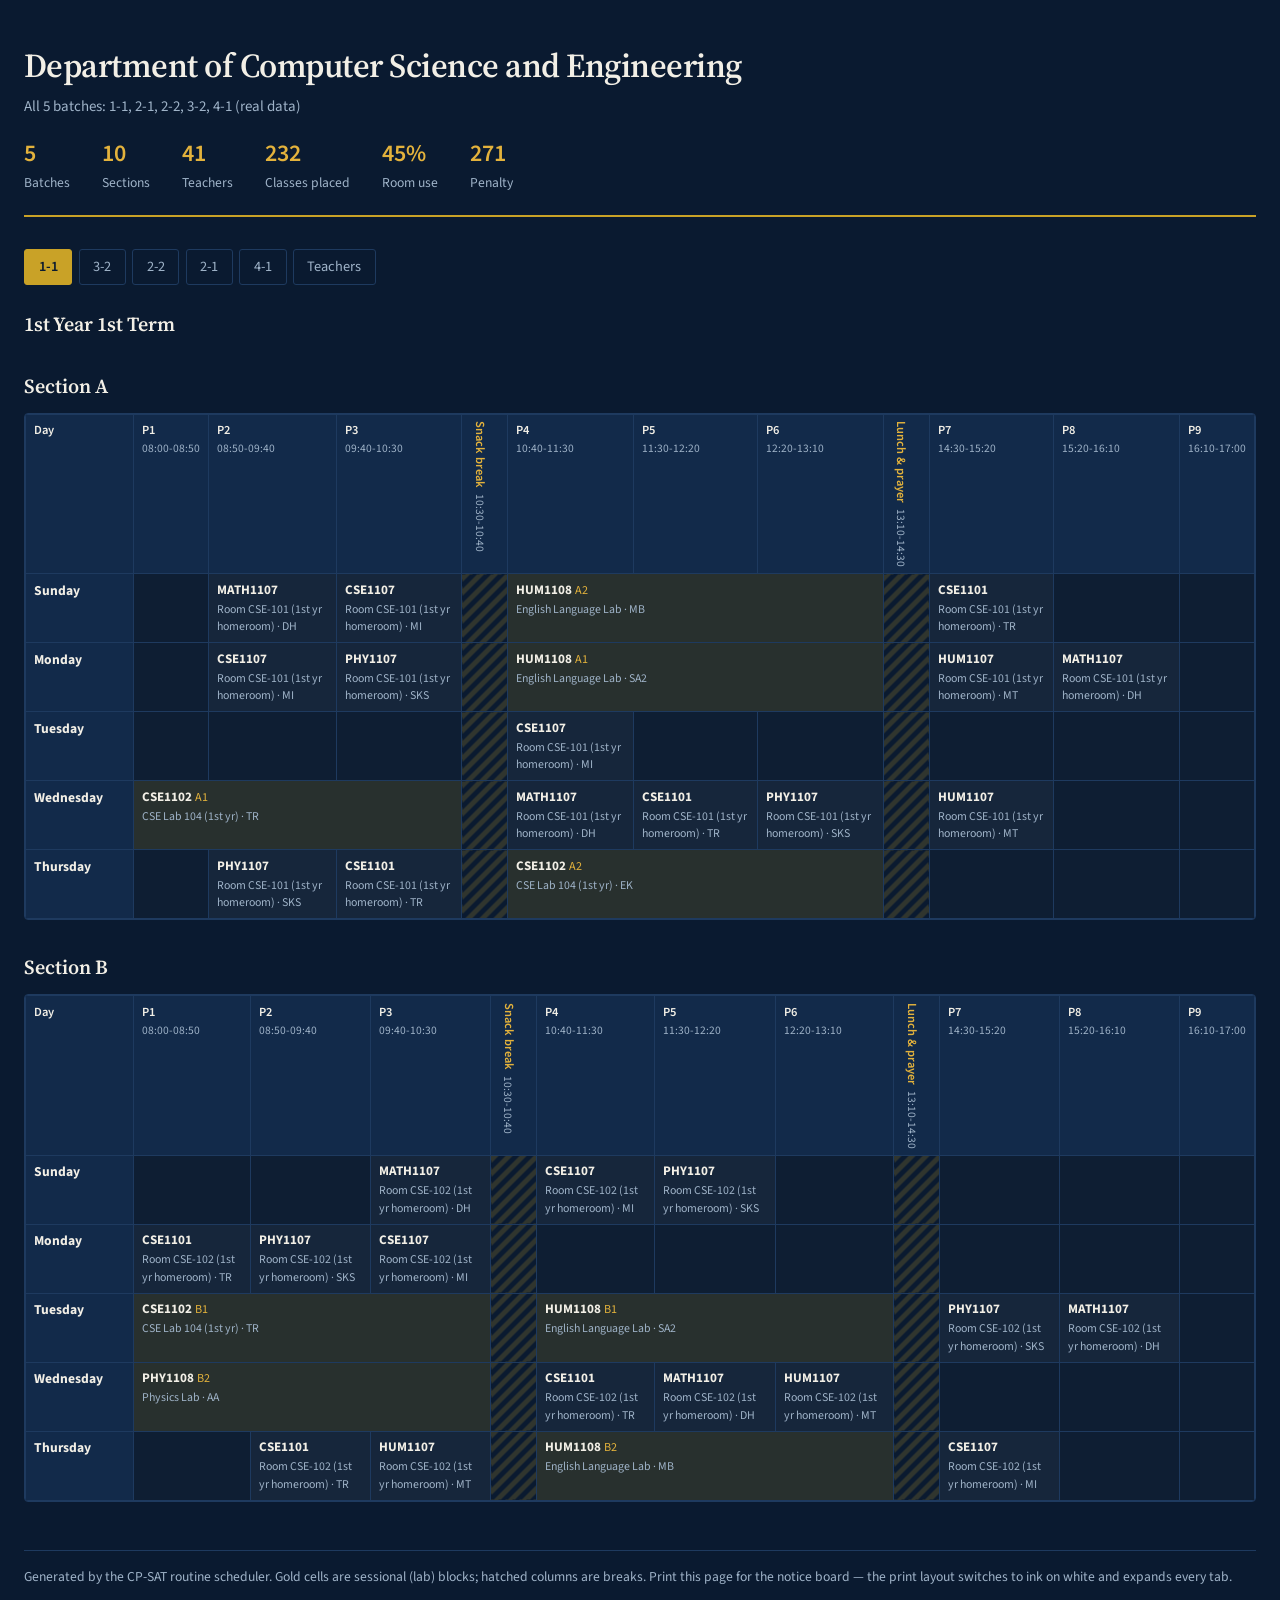
==== commit 3cc490a9: "Support section-wide project supervision courses, enhance HTML routine course & teacher legend, and " ====
--- a/out/real_routine.html
+++ b/out/real_routine.html
@@ -104,7 +104,7 @@
   <div class="stats"><div class='stat'><b>5</b><span>Batches</span></div><div class='stat'><b>10</b><span>Sections</span></div><div class='stat'><b>41</b><span>Teachers</span></div><div class='stat'><b>232</b><span>Classes placed</span></div><div class='stat'><b>45%</b><span>Room use</span></div><div class='stat'><b>271</b><span>Penalty</span></div></div>
 </header>
 <nav><button data-target='b-1-1' aria-selected='false'>1-1</button><button data-target='b-3-2' aria-selected='false'>3-2</button><button data-target='b-2-2' aria-selected='false'>2-2</button><button data-target='b-2-1' aria-selected='false'>2-1</button><button data-target='b-4-1' aria-selected='false'>4-1</button><button data-target='teachers' aria-selected='false'>Teachers</button></nav>
-<section id='b-1-1' hidden><h2>1st Year 1st Term</h2><h2>Section A</h2><div class='scroll'><table class='routine'><thead><tr><th class='corner'>Day</th><th><span class='pname'>P1</span><span class='ptime'>08:00-08:50</span></th><th><span class='pname'>P2</span><span class='ptime'>08:50-09:40</span></th><th><span class='pname'>P3</span><span class='ptime'>09:40-10:30</span></th><th class='brk'><span>Snack break</span><span class='ptime'>10:30-10:40</span></th><th><span class='pname'>P4</span><span class='ptime'>10:40-11:30</span></th><th><span class='pname'>P5</span><span class='ptime'>11:30-12:20</span></th><th><span class='pname'>P6</span><span class='ptime'>12:20-13:10</span></th><th class='brk'><span>Lunch &amp; prayer</span><span class='ptime'>13:10-14:30</span></th><th><span class='pname'>P7</span><span class='ptime'>14:30-15:20</span></th><th><span class='pname'>P8</span><span class='ptime'>15:20-16:10</span></th><th><span class='pname'>P9</span><span class='ptime'>16:10-17:00</span></th></tr></thead><tbody><tr><th class='day'>Sunday</th><td class='free'></td><td class='theory' colspan='1'><div class='ent'><b>MATH1107</b><span class='meta'>Room CSE-101 (1st yr homeroom) · DH</span></div></td><td class='theory' colspan='1'><div class='ent'><b>CSE1107</b><span class='meta'>Room CSE-101 (1st yr homeroom) · MI</span></div></td><td class='brk'></td><td class='lab' colspan='3'><div class='ent'><b>HUM1108</b> <span class='grp'>G2</span><span class='meta'>English Language Lab · MB</span></div></td><td class='brk'></td><td class='theory' colspan='1'><div class='ent'><b>CSE1101</b><span class='meta'>Room CSE-101 (1st yr homeroom) · TR</span></div></td><td class='free'></td><td class='free'></td></tr><tr><th class='day'>Monday</th><td class='free'></td><td class='theory' colspan='1'><div class='ent'><b>CSE1107</b><span class='meta'>Room CSE-101 (1st yr homeroom) · MI</span></div></td><td class='theory' colspan='1'><div class='ent'><b>PHY1107</b><span class='meta'>Room CSE-101 (1st yr homeroom) · SKS</span></div></td><td class='brk'></td><td class='lab' colspan='3'><div class='ent'><b>HUM1108</b> <span class='grp'>G1</span><span class='meta'>English Language Lab · SA2</span></div></td><td class='brk'></td><td class='theory' colspan='1'><div class='ent'><b>HUM1107</b><span class='meta'>Room CSE-101 (1st yr homeroom) · MT</span></div></td><td class='theory' colspan='1'><div class='ent'><b>MATH1107</b><span class='meta'>Room CSE-101 (1st yr homeroom) · DH</span></div></td><td class='free'></td></tr><tr><th class='day'>Tuesday</th><td class='free'></td><td class='free'></td><td class='free'></td><td class='brk'></td><td class='theory' colspan='1'><div class='ent'><b>CSE1107</b><span class='meta'>Room CSE-101 (1st yr homeroom) · MI</span></div></td><td class='free'></td><td class='free'></td><td class='brk'></td><td class='free'></td><td class='free'></td><td class='free'></td></tr><tr><th class='day'>Wednesday</th><td class='lab' colspan='3'><div class='ent'><b>CSE1102</b> <span class='grp'>G1</span><span class='meta'>CSE Lab 104 (1st yr) · TR</span></div></td><td class='brk'></td><td class='theory' colspan='1'><div class='ent'><b>MATH1107</b><span class='meta'>Room CSE-101 (1st yr homeroom) · DH</span></div></td><td class='theory' colspan='1'><div class='ent'><b>CSE1101</b><span class='meta'>Room CSE-101 (1st yr homeroom) · TR</span></div></td><td class='theory' colspan='1'><div class='ent'><b>PHY1107</b><span class='meta'>Room CSE-101 (1st yr homeroom) · SKS</span></div></td><td class='brk'></td><td class='theory' colspan='1'><div class='ent'><b>HUM1107</b><span class='meta'>Room CSE-101 (1st yr homeroom) · MT</span></div></td><td class='free'></td><td class='free'></td></tr><tr><th class='day'>Thursday</th><td class='free'></td><td class='theory' colspan='1'><div class='ent'><b>PHY1107</b><span class='meta'>Room CSE-101 (1st yr homeroom) · SKS</span></div></td><td class='theory' colspan='1'><div class='ent'><b>CSE1101</b><span class='meta'>Room CSE-101 (1st yr homeroom) · TR</span></div></td><td class='brk'></td><td class='lab' colspan='3'><div class='ent'><b>CSE1102</b> <span class='grp'>G2</span><span class='meta'>CSE Lab 104 (1st yr) · EK</span></div></td><td class='brk'></td><td class='free'></td><td class='free'></td><td class='free'></td></tr></tbody></table></div><h2>Section B</h2><div class='scroll'><table class='routine'><thead><tr><th class='corner'>Day</th><th><span class='pname'>P1</span><span class='ptime'>08:00-08:50</span></th><th><span class='pname'>P2</span><span class='ptime'>08:50-09:40</span></th><th><span class='pname'>P3</span><span class='ptime'>09:40-10:30</span></th><th class='brk'><span>Snack break</span><span class='ptime'>10:30-10:40</span></th><th><span class='pname'>P4</span><span class='ptime'>10:40-11:30</span></th><th><span class='pname'>P5</span><span class='ptime'>11:30-12:20</span></th><th><span class='pname'>P6</span><span class='ptime'>12:20-13:10</span></th><th class='brk'><span>Lunch &amp; prayer</span><span class='ptime'>13:10-14:30</span></th><th><span class='pname'>P7</span><span class='ptime'>14:30-15:20</span></th><th><span class='pname'>P8</span><span class='ptime'>15:20-16:10</span></th><th><span class='pname'>P9</span><span class='ptime'>16:10-17:00</span></th></tr></thead><tbody><tr><th class='day'>Sunday</th><td class='free'></td><td class='free'></td><td class='theory' colspan='1'><div class='ent'><b>MATH1107</b><span class='meta'>Room CSE-102 (1st yr homeroom) · DH</span></div></td><td class='brk'></td><td class='theory' colspan='1'><div class='ent'><b>CSE1107</b><span class='meta'>Room CSE-102 (1st yr homeroom) · MI</span></div></td><td class='theory' colspan='1'><div class='ent'><b>PHY1107</b><span class='meta'>Room CSE-102 (1st yr homeroom) · SKS</span></div></td><td class='free'></td><td class='brk'></td><td class='free'></td><td class='free'></td><td class='free'></td></tr><tr><th class='day'>Monday</th><td class='theory' colspan='1'><div class='ent'><b>CSE1101</b><span class='meta'>Room CSE-102 (1st yr homeroom) · TR</span></div></td><td class='theory' colspan='1'><div class='ent'><b>PHY1107</b><span class='meta'>Room CSE-102 (1st yr homeroom) · SKS</span></div></td><td class='theory' colspan='1'><div class='ent'><b>CSE1107</b><span class='meta'>Room CSE-102 (1st yr homeroom) · MI</span></div></td><td class='brk'></td><td class='free'></td><td class='free'></td><td class='free'></td><td class='brk'></td><td class='free'></td><td class='free'></td><td class='free'></td></tr><tr><th class='day'>Tuesday</th><td class='lab' colspan='3'><div class='ent'><b>CSE1102</b> <span class='grp'>G1</span><span class='meta'>CSE Lab 104 (1st yr) · TR</span></div></td><td class='brk'></td><td class='lab' colspan='3'><div class='ent'><b>HUM1108</b> <span class='grp'>G1</span><span class='meta'>English Language Lab · SA2</span></div></td><td class='brk'></td><td class='theory' colspan='1'><div class='ent'><b>PHY1107</b><span class='meta'>Room CSE-102 (1st yr homeroom) · SKS</span></div></td><td class='theory' colspan='1'><div class='ent'><b>MATH1107</b><span class='meta'>Room CSE-102 (1st yr homeroom) · DH</span></div></td><td class='free'></td></tr><tr><th class='day'>Wednesday</th><td class='lab' colspan='3'><div class='ent'><b>PHY1108</b> <span class='grp'>G2</span><span class='meta'>Physics Lab · AA</span></div></td><td class='brk'></td><td class='theory' colspan='1'><div class='ent'><b>CSE1101</b><span class='meta'>Room CSE-102 (1st yr homeroom) · TR</span></div></td><td class='theory' colspan='1'><div class='ent'><b>MATH1107</b><span class='meta'>Room CSE-102 (1st yr homeroom) · DH</span></div></td><td class='theory' colspan='1'><div class='ent'><b>HUM1107</b><span class='meta'>Room CSE-102 (1st yr homeroom) · MT</span></div></td><td class='brk'></td><td class='free'></td><td class='free'></td><td class='free'></td></tr><tr><th class='day'>Thursday</th><td class='free'></td><td class='theory' colspan='1'><div class='ent'><b>CSE1101</b><span class='meta'>Room CSE-102 (1st yr homeroom) · TR</span></div></td><td class='theory' colspan='1'><div class='ent'><b>HUM1107</b><span class='meta'>Room CSE-102 (1st yr homeroom) · MT</span></div></td><td class='brk'></td><td class='lab' colspan='3'><div class='ent'><b>HUM1108</b> <span class='grp'>G2</span><span class='meta'>English Language Lab · MB</span></div></td><td class='brk'></td><td class='theory' colspan='1'><div class='ent'><b>CSE1107</b><span class='meta'>Room CSE-102 (1st yr homeroom) · MI</span></div></td><td class='free'></td><td class='free'></td></tr></tbody></table></div></section><section id='b-3-2' hidden><h2>3rd Year 2nd Term</h2><h2>Section A</h2><div class='scroll'><table class='routine'><thead><tr><th class='corner'>Day</th><th><span class='pname'>P1</span><span class='ptime'>08:00-08:50</span></th><th><span class='pname'>P2</span><span class='ptime'>08:50-09:40</span></th><th><span class='pname'>P3</span><span class='ptime'>09:40-10:30</span></th><th class='brk'><span>Snack break</span><span class='ptime'>10:30-10:40</span></th><th><span class='pname'>P4</span><span class='ptime'>10:40-11:30</span></th><th><span class='pname'>P5</span><span class='ptime'>11:30-12:20</span></th><th><span class='pname'>P6</span><span class='ptime'>12:20-13:10</span></th><th class='brk'><span>Lunch &amp; prayer</span><span class='ptime'>13:10-14:30</span></th><th><span class='pname'>P7</span><span class='ptime'>14:30-15:20</span></th><th><span class='pname'>P8</span><span class='ptime'>15:20-16:10</span></th><th><span class='pname'>P9</span><span class='ptime'>16:10-17:00</span></th></tr></thead><tbody><tr><th class='day'>Sunday</th><td class='lab' colspan='3'><div class='ent'><b>CSE3220</b> <span class='grp'>G1</span><span class='meta'>CSE Lab 107 · NHS</span></div><div class='ent'><b>CSE3220</b> <span class='grp'>G2</span><span class='meta'>CSE Lab 202 · NFS</span></div></td><td class='brk'></td><td class='theory' colspan='1'><div class='ent'><b>CSE3219</b><span class='meta'>Room D-401 · NFS</span></div></td><td class='theory' colspan='1'><div class='ent'><b>CSE3209</b><span class='meta'>Room D-401 · WIS</span></div></td><td class='theory' colspan='1'><div class='ent'><b>CSE3211</b><span class='meta'>Room D-401 · AAW</span></div></td><td class='brk'></td><td class='lab' colspan='3'><div class='ent'><b>CSE3230</b> <span class='grp'>G1</span><span class='meta'>Room CSE-306 · AH</span></div></td></tr><tr><th class='day'>Monday</th><td class='lab' colspan='3'><div class='ent'><b>CSE3210</b> <span class='grp'>G1</span><span class='meta'>CSE Lab 305 (AI) · WIS</span></div></td><td class='brk'></td><td class='theory' colspan='1'><div class='ent'><b>CSE3209</b><span class='meta'>Room D-401 · WIS</span></div></td><td class='theory' colspan='1'><div class='ent'><b>CSE3211</b><span class='meta'>Room D-401 · AAW</span></div></td><td class='theory' colspan='1'><div class='ent'><b>CSE3217</b><span class='meta'>Room B-306 · KFI</span></div></td><td class='brk'></td><td class='free'></td><td class='free'></td><td class='free'></td></tr><tr><th class='day'>Tuesday</th><td class='free'></td><td class='free'></td><td class='theory' colspan='1'><div class='ent'><b>CSE3211</b><span class='meta'>Room D-401 · AAW</span></div></td><td class='brk'></td><td class='lab' colspan='3'><div class='ent'><b>CSE3230</b> <span class='grp'>G2</span><span class='meta'>Room CSE-306 · KSA</span></div></td><td class='brk'></td><td class='lab' colspan='3'><div class='ent'><b>CSE3210</b> <span class='grp'>G2</span><span class='meta'>CSE Lab 305 (AI) · SI</span></div></td></tr><tr><th class='day'>Wednesday</th><td class='lab' colspan='3'><div class='ent'><b>CSE3212</b> <span class='grp'>G1</span><span class='meta'>CSE Lab 103 (2nd room) · AAW</span></div><div class='ent'><b>CSE3212</b> <span class='grp'>G2</span><span class='meta'>CSE Lab 202 · DD</span></div></td><td class='brk'></td><td class='theory' colspan='1'><div class='ent'><b>CSE3219</b><span class='meta'>Room D-401 · NFS</span></div></td><td class='theory' colspan='1'><div class='ent'><b>HUM3247</b><span class='meta'>Room D-401 · MMA</span></div></td><td class='theory' colspan='1'><div class='ent'><b>CSE3217</b><span class='meta'>Room D-401 · KFI</span></div></td><td class='brk'></td><td class='lab' colspan='3'><div class='ent'><b>CSE3218</b> <span class='grp'>G1</span><span class='meta'>CSE Lab 103 · MRI</span></div><div class='ent'><b>CSE3218</b> <span class='grp'>G2</span><span class='meta'>CSE Lab 107 · KFI</span></div></td></tr><tr><th class='day'>Thursday</th><td class='free'></td><td class='free'></td><td class='theory' colspan='1'><div class='ent'><b>CSE3219</b><span class='meta'>Room D-401 · NFS</span></div></td><td class='brk'></td><td class='theory' colspan='1'><div class='ent'><b>CSE3209</b><span class='meta'>Room B-306 · WIS</span></div></td><td class='theory' colspan='1'><div class='ent'><b>CSE3217</b><span class='meta'>Room B-306 · KFI</span></div></td><td class='theory' colspan='1'><div class='ent'><b>HUM3247</b><span class='meta'>Room B-306 · MMA</span></div></td><td class='brk'></td><td class='free'></td><td class='free'></td><td class='free'></td></tr></tbody></table></div><h2>Section B</h2><div class='scroll'><table class='routine'><thead><tr><th class='corner'>Day</th><th><span class='pname'>P1</span><span class='ptime'>08:00-08:50</span></th><th><span class='pname'>P2</span><span class='ptime'>08:50-09:40</span></th><th><span class='pname'>P3</span><span class='ptime'>09:40-10:30</span></th><th class='brk'><span>Snack break</span><span class='ptime'>10:30-10:40</span></th><th><span class='pname'>P4</span><span class='ptime'>10:40-11:30</span></th><th><span class='pname'>P5</span><span class='ptime'>11:30-12:20</span></th><th><span class='pname'>P6</span><span class='ptime'>12:20-13:10</span></th><th class='brk'><span>Lunch &amp; prayer</span><span class='ptime'>13:10-14:30</span></th><th><span class='pname'>P7</span><span class='ptime'>14:30-15:20</span></th><th><span class='pname'>P8</span><span class='ptime'>15:20-16:10</span></th><th><span class='pname'>P9</span><span class='ptime'>16:10-17:00</span></th></tr></thead><tbody><tr><th class='day'>Sunday</th><td class='lab' colspan='3'><div class='ent'><b>CSE3230</b> <span class='grp'>G1</span><span class='meta'>Room CSE-306 · AH</span></div></td><td class='brk'></td><td class='theory' colspan='1'><div class='ent'><b>CSE3209</b><span class='meta'>Room CSE-501 · WIS</span></div></td><td class='theory' colspan='1'><div class='ent'><b>CSE3219</b><span class='meta'>Room CSE-501 · NFS</span></div></td><td class='theory' colspan='1'><div class='ent'><b>CSE3217</b><span class='meta'>Room CSE-501 · KFI</span></div></td><td class='brk'></td><td class='theory' colspan='1'><div class='ent'><b>CSE3211</b><span class='meta'>Room CSE-501 · AAW</span></div></td><td class='free'></td><td class='free'></td></tr><tr><th class='day'>Monday</th><td class='lab' colspan='3'><div class='ent'><b>CSE3220</b> <span class='grp'>G1</span><span class='meta'>CSE Lab 103 (2nd room) · NHS</span></div><div class='ent'><b>CSE3220</b> <span class='grp'>G2</span><span class='meta'>CSE Lab 103 · NFS</span></div></td><td class='brk'></td><td class='theory' colspan='1'><div class='ent'><b>CSE3219</b><span class='meta'>Room CSE-501 · NFS</span></div></td><td class='theory' colspan='1'><div class='ent'><b>CSE3217</b><span class='meta'>Room CSE-501 · KFI</span></div></td><td class='theory' colspan='1'><div class='ent'><b>CSE3211</b><span class='meta'>Room CSE-501 · AAW</span></div></td><td class='brk'></td><td class='lab' colspan='3'><div class='ent'><b>CSE3218</b> <span class='grp'>G1</span><span class='meta'>CSE Lab 103 (2nd room) · MRI</span></div><div class='ent'><b>CSE3218</b> <span class='grp'>G2</span><span class='meta'>CSE Lab 103 · KFI</span></div></td></tr><tr><th class='day'>Tuesday</th><td class='free'></td><td class='free'></td><td class='free'></td><td class='brk'></td><td class='free'></td><td class='free'></td><td class='free'></td><td class='brk'></td><td class='theory' colspan='1'><div class='ent'><b>CSE3217</b><span class='meta'>Room CSE-501 · KFI</span></div></td><td class='theory' colspan='1'><div class='ent'><b>HUM3247</b><span class='meta'>Room CSE-501 · MMA</span></div></td><td class='free'></td></tr><tr><th class='day'>Wednesday</th><td class='lab' colspan='3'><div class='ent'><b>CSE3230</b> <span class='grp'>G2</span><span class='meta'>Room CSE-306 · KSA</span></div></td><td class='brk'></td><td class='theory' colspan='1'><div class='ent'><b>CSE3209</b><span class='meta'>Room CSE-501 · WIS</span></div></td><td class='theory' colspan='1'><div class='ent'><b>CSE3219</b><span class='meta'>Room CSE-501 · NFS</span></div></td><td class='theory' colspan='1'><div class='ent'><b>HUM3247</b><span class='meta'>Room CSE-501 · MMA</span></div></td><td class='brk'></td><td class='lab' colspan='3'><div class='ent'><b>CSE3210</b> <span class='grp'>G2</span><span class='meta'>CSE Lab 305 (AI) · SI</span></div></td></tr><tr><th class='day'>Thursday</th><td class='lab' colspan='3'><div class='ent'><b>CSE3212</b> <span class='grp'>G1</span><span class='meta'>CSE Lab 103 (2nd room) · AAW</span></div><div class='ent'><b>CSE3212</b> <span class='grp'>G2</span><span class='meta'>CSE Lab 103 · DD</span></div></td><td class='brk'></td><td class='theory' colspan='1'><div class='ent'><b>CSE3211</b><span class='meta'>Room CSE-501 · AAW</span></div></td><td class='theory' colspan='1'><div class='ent'><b>CSE3209</b><span class='meta'>Room CSE-501 · WIS</span></div></td><td class='free'></td><td class='brk'></td><td class='free'></td><td class='free'></td><td class='free'></td></tr></tbody></table></div></section><section id='b-2-2' hidden><h2>2nd Year 2nd Term</h2><h2>Section A</h2><div class='scroll'><table class='routine'><thead><tr><th class='corner'>Day</th><th><span class='pname'>P1</span><span class='ptime'>08:00-08:50</span></th><th><span class='pname'>P2</span><span class='ptime'>08:50-09:40</span></th><th><span class='pname'>P3</span><span class='ptime'>09:40-10:30</span></th><th class='brk'><span>Snack break</span><span class='ptime'>10:30-10:40</span></th><th><span class='pname'>P4</span><span class='ptime'>10:40-11:30</span></th><th><span class='pname'>P5</span><span class='ptime'>11:30-12:20</span></th><th><span class='pname'>P6</span><span class='ptime'>12:20-13:10</span></th><th class='brk'><span>Lunch &amp; prayer</span><span class='ptime'>13:10-14:30</span></th><th><span class='pname'>P7</span><span class='ptime'>14:30-15:20</span></th><th><span class='pname'>P8</span><span class='ptime'>15:20-16:10</span></th><th><span class='pname'>P9</span><span class='ptime'>16:10-17:00</span></th></tr></thead><tbody><tr><th class='day'>Sunday</th><td class='free'></td><td class='theory' colspan='1'><div class='ent'><b>ECE2213</b><span class='meta'>Room D-401 · FH</span></div></td><td class='theory' colspan='1'><div class='ent'><b>HUM2207</b><span class='meta'>Room D-401 · RA</span></div></td><td class='brk'></td><td class='lab' colspan='3'><div class='ent'><b>ECE2214</b> <span class='grp'>G1</span><span class='meta'>ECE Lab 104 · MRM</span></div></td><td class='brk'></td><td class='free'></td><td class='free'></td><td class='free'></td></tr><tr><th class='day'>Monday</th><td class='free'></td><td class='free'></td><td class='theory' colspan='1'><div class='ent'><b>MATH2207</b><span class='meta'>Room D-401 · ARJ</span></div></td><td class='brk'></td><td class='lab' colspan='3'><div class='ent'><b>CSE2208</b> <span class='grp'>G1</span><span class='meta'>CSE Lab 202 · MI</span></div><div class='ent'><b>CSE2208</b> <span class='grp'>G2</span><span class='meta'>CSE Lab 103 · LBM</span></div></td><td class='brk'></td><td class='theory' colspan='1'><div class='ent'><b>CSE2209</b><span class='meta'>Room D-401 · NHS</span></div></td><td class='free'></td><td class='free'></td></tr><tr><th class='day'>Tuesday</th><td class='lab' colspan='3'><div class='ent'><b>CSE2202</b> <span class='grp'>G1</span><span class='meta'>CSE Lab 202 · SN</span></div><div class='ent'><b>CSE2202</b> <span class='grp'>G2</span><span class='meta'>CSE Lab 107 · MAN</span></div></td><td class='brk'></td><td class='theory' colspan='1'><div class='ent'><b>ECE2213</b><span class='meta'>Room D-401 · FH</span></div></td><td class='theory' colspan='1'><div class='ent'><b>CSE2201</b><span class='meta'>Room D-401 · SH</span></div></td><td class='theory' colspan='1'><div class='ent'><b>CSE2209</b><span class='meta'>Room D-401 · NHS</span></div></td><td class='brk'></td><td class='theory' colspan='1'><div class='ent'><b>HUM2207</b><span class='meta'>Room D-401 · RA</span></div></td><td class='free'></td><td class='free'></td></tr><tr><th class='day'>Wednesday</th><td class='free'></td><td class='theory' colspan='1'><div class='ent'><b>MATH2207</b><span class='meta'>Room D-401 · ARJ</span></div></td><td class='theory' colspan='1'><div class='ent'><b>CSE2201</b><span class='meta'>Room D-401 · SH</span></div></td><td class='brk'></td><td class='lab' colspan='3'><div class='ent'><b>CSE2200</b> <span class='grp'>G1</span><span class='meta'>CSE Lab 107 · SA</span></div><div class='ent'><b>CSE2200</b> <span class='grp'>G2</span><span class='meta'>CSE Lab 202 · EK</span></div></td><td class='brk'></td><td class='theory' colspan='1'><div class='ent'><b>ECE2213</b><span class='meta'>Room D-401 · FH</span></div></td><td class='free'></td><td class='free'></td></tr><tr><th class='day'>Thursday</th><td class='free'></td><td class='free'></td><td class='free'></td><td class='brk'></td><td class='theory' colspan='1'><div class='ent'><b>CSE2201</b><span class='meta'>Room D-401 · SH</span></div></td><td class='theory' colspan='1'><div class='ent'><b>MATH2207</b><span class='meta'>Room D-401 · ARJ</span></div></td><td class='theory' colspan='1'><div class='ent'><b>CSE2209</b><span class='meta'>Room D-401 · NHS</span></div></td><td class='brk'></td><td class='lab' colspan='3'><div class='ent'><b>ECE2214</b> <span class='grp'>G2</span><span class='meta'>ECE Lab 104 · MIA</span></div></td></tr></tbody></table></div><h2>Section B</h2><div class='scroll'><table class='routine'><thead><tr><th class='corner'>Day</th><th><span class='pname'>P1</span><span class='ptime'>08:00-08:50</span></th><th><span class='pname'>P2</span><span class='ptime'>08:50-09:40</span></th><th><span class='pname'>P3</span><span class='ptime'>09:40-10:30</span></th><th class='brk'><span>Snack break</span><span class='ptime'>10:30-10:40</span></th><th><span class='pname'>P4</span><span class='ptime'>10:40-11:30</span></th><th><span class='pname'>P5</span><span class='ptime'>11:30-12:20</span></th><th><span class='pname'>P6</span><span class='ptime'>12:20-13:10</span></th><th class='brk'><span>Lunch &amp; prayer</span><span class='ptime'>13:10-14:30</span></th><th><span class='pname'>P7</span><span class='ptime'>14:30-15:20</span></th><th><span class='pname'>P8</span><span class='ptime'>15:20-16:10</span></th><th><span class='pname'>P9</span><span class='ptime'>16:10-17:00</span></th></tr></thead><tbody><tr><th class='day'>Sunday</th><td class='free'></td><td class='free'></td><td class='theory' colspan='1'><div class='ent'><b>CSE2201</b><span class='meta'>Room CSE-502 · SH</span></div></td><td class='brk'></td><td class='lab' colspan='3'><div class='ent'><b>CSE2200</b> <span class='grp'>G1</span><span class='meta'>CSE Lab 103 · SA</span></div><div class='ent'><b>CSE2200</b> <span class='grp'>G2</span><span class='meta'>CSE Lab 107 · EK</span></div></td><td class='brk'></td><td class='lab' colspan='3'><div class='ent'><b>ECE2214</b> <span class='grp'>G2</span><span class='meta'>ECE Lab 104 · MIA</span></div></td></tr><tr><th class='day'>Monday</th><td class='theory' colspan='1'><div class='ent'><b>HUM2207</b><span class='meta'>Room CSE-502 · RA</span></div></td><td class='theory' colspan='1'><div class='ent'><b>MATH2207</b><span class='meta'>Room CSE-502 · ARJ</span></div></td><td class='theory' colspan='1'><div class='ent'><b>ECE2213</b><span class='meta'>Room CSE-502 · FH</span></div></td><td class='brk'></td><td class='lab' colspan='3'><div class='ent'><b>CSE2202</b> <span class='grp'>G1</span><span class='meta'>CSE Lab 103 (2nd room) · SN</span></div><div class='ent'><b>CSE2202</b> <span class='grp'>G2</span><span class='meta'>CSE Lab 107 · MAN</span></div></td><td class='brk'></td><td class='lab' colspan='3'><div class='ent'><b>ECE2214</b> <span class='grp'>G1</span><span class='meta'>ECE Lab 104 · MRM</span></div></td></tr><tr><th class='day'>Tuesday</th><td class='free'></td><td class='free'></td><td class='free'></td><td class='brk'></td><td class='free'></td><td class='free'></td><td class='theory' colspan='1'><div class='ent'><b>HUM2207</b><span class='meta'>Room CSE-502 · RA</span></div></td><td class='brk'></td><td class='theory' colspan='1'><div class='ent'><b>CSE2201</b><span class='meta'>Room CSE-502 · SH</span></div></td><td class='theory' colspan='1'><div class='ent'><b>CSE2209</b><span class='meta'>Room CSE-502 · NHS</span></div></td><td class='free'></td></tr><tr><th class='day'>Wednesday</th><td class='lab' colspan='3'><div class='ent'><b>CSE2208</b> <span class='grp'>G1</span><span class='meta'>CSE Lab 107 · MI</span></div><div class='ent'><b>CSE2208</b> <span class='grp'>G2</span><span class='meta'>CSE Lab 103 · LBM</span></div></td><td class='brk'></td><td class='theory' colspan='1'><div class='ent'><b>MATH2207</b><span class='meta'>Room CSE-502 · ARJ</span></div></td><td class='theory' colspan='1'><div class='ent'><b>CSE2209</b><span class='meta'>Room CSE-502 · NHS</span></div></td><td class='theory' colspan='1'><div class='ent'><b>ECE2213</b><span class='meta'>Room CSE-502 · FH</span></div></td><td class='brk'></td><td class='free'></td><td class='free'></td><td class='free'></td></tr><tr><th class='day'>Thursday</th><td class='free'></td><td class='free'></td><td class='free'></td><td class='brk'></td><td class='free'></td><td class='theory' colspan='1'><div class='ent'><b>CSE2201</b><span class='meta'>Room CSE-502 · SH</span></div></td><td class='theory' colspan='1'><div class='ent'><b>MATH2207</b><span class='meta'>Room CSE-502 · ARJ</span></div></td><td class='brk'></td><td class='theory' colspan='1'><div class='ent'><b>CSE2209</b><span class='meta'>Room CSE-502 · NHS</span></div></td><td class='theory' colspan='1'><div class='ent'><b>ECE2213</b><span class='meta'>Room CSE-502 · FH</span></div></td><td class='free'></td></tr></tbody></table></div></section><section id='b-2-1' hidden><h2>2nd Year 1st Term</h2><h2>Section A</h2><div class='scroll'><table class='routine'><thead><tr><th class='corner'>Day</th><th><span class='pname'>P1</span><span class='ptime'>08:00-08:50</span></th><th><span class='pname'>P2</span><span class='ptime'>08:50-09:40</span></th><th><span class='pname'>P3</span><span class='ptime'>09:40-10:30</span></th><th class='brk'><span>Snack break</span><span class='ptime'>10:30-10:40</span></th><th><span class='pname'>P4</span><span class='ptime'>10:40-11:30</span></th><th><span class='pname'>P5</span><span class='ptime'>11:30-12:20</span></th><th><span class='pname'>P6</span><span class='ptime'>12:20-13:10</span></th><th class='brk'><span>Lunch &amp; prayer</span><span class='ptime'>13:10-14:30</span></th><th><span class='pname'>P7</span><span class='ptime'>14:30-15:20</span></th><th><span class='pname'>P8</span><span class='ptime'>15:20-16:10</span></th><th><span class='pname'>P9</span><span class='ptime'>16:10-17:00</span></th></tr></thead><tbody><tr><th class='day'>Sunday</th><td class='lab' colspan='3'><div class='ent'><b>ME2170</b> <span class='grp'>G1</span><span class='meta'>CSE Lab 103 (2nd room) · MR</span></div><div class='ent'><b>ME2170</b> <span class='grp'>G2</span><span class='meta'>CSE Lab 103 · AT</span></div></td><td class='brk'></td><td class='lab' colspan='3'><div class='ent'><b>CSE2104</b> <span class='grp'>G1</span><span class='meta'>CSE Lab 202 · SS</span></div><div class='ent'><b>CSE2104</b> <span class='grp'>G2</span><span class='meta'>CSE Lab 103 (2nd room) · MRI</span></div></td><td class='brk'></td><td class='theory' colspan='1'><div class='ent'><b>CSE2105</b><span class='meta'>Room D-402 · LBM</span></div></td><td class='theory' colspan='1'><div class='ent'><b>MATH2107</b><span class='meta'>Room D-402 · AH2</span></div></td><td class='free'></td></tr><tr><th class='day'>Monday</th><td class='free'></td><td class='free'></td><td class='free'></td><td class='brk'></td><td class='lab' colspan='3'><div class='ent'><b>EEE2118</b> <span class='grp'>G1</span><span class='meta'>ECE Lab 104 · RK</span></div></td><td class='brk'></td><td class='theory' colspan='1'><div class='ent'><b>EEE2117</b><span class='meta'>Room D-402 · JP</span></div></td><td class='theory' colspan='1'><div class='ent'><b>CSE2113</b><span class='meta'>Room D-402 · SI</span></div></td><td class='free'></td></tr><tr><th class='day'>Tuesday</th><td class='free'></td><td class='theory' colspan='1'><div class='ent'><b>CSE2103</b><span class='meta'>Room D-402 · SA</span></div></td><td class='theory' colspan='1'><div class='ent'><b>CSE2105</b><span class='meta'>Room D-402 · LBM</span></div></td><td class='brk'></td><td class='theory' colspan='1'><div class='ent'><b>EEE2117</b><span class='meta'>Room D-402 · JP</span></div></td><td class='theory' colspan='1'><div class='ent'><b>MATH2107</b><span class='meta'>Room D-402 · AH2</span></div></td><td class='theory' colspan='1'><div class='ent'><b>CSE2113</b><span class='meta'>Room D-402 · SI</span></div></td><td class='brk'></td><td class='lab' colspan='3'><div class='ent'><b>CSE2106</b> <span class='grp'>G1</span><span class='meta'>CSE Lab 103 · SN</span></div><div class='ent'><b>CSE2106</b> <span class='grp'>G2</span><span class='meta'>CSE Lab 107 · LBM</span></div></td></tr><tr><th class='day'>Wednesday</th><td class='free'></td><td class='theory' colspan='1'><div class='ent'><b>CSE2113</b><span class='meta'>Room D-402 · SI</span></div></td><td class='theory' colspan='1'><div class='ent'><b>CSE2103</b><span class='meta'>Room D-402 · SA</span></div></td><td class='brk'></td><td class='lab' colspan='3'><div class='ent'><b>EEE2118</b> <span class='grp'>G2</span><span class='meta'>ECE Lab 104 · AB</span></div></td><td class='brk'></td><td class='free'></td><td class='free'></td><td class='free'></td></tr><tr><th class='day'>Thursday</th><td class='free'></td><td class='free'></td><td class='theory' colspan='1'><div class='ent'><b>CSE2105</b><span class='meta'>Room D-402 · LBM</span></div></td><td class='brk'></td><td class='theory' colspan='1'><div class='ent'><b>EEE2117</b><span class='meta'>Room D-402 · JP</span></div></td><td class='theory' colspan='1'><div class='ent'><b>CSE2103</b><span class='meta'>Room D-402 · SA</span></div></td><td class='theory' colspan='1'><div class='ent'><b>MATH2107</b><span class='meta'>Room D-402 · AH2</span></div></td><td class='brk'></td><td class='lab' colspan='3'><div class='ent'><b>CSE2114</b> <span class='grp'>G1</span><span class='meta'>CSE Lab 103 (2nd room) · RK</span></div><div class='ent'><b>CSE2114</b> <span class='grp'>G2</span><span class='meta'>CSE Lab 103 · AB</span></div></td></tr></tbody></table></div><h2>Section B</h2><div class='scroll'><table class='routine'><thead><tr><th class='corner'>Day</th><th><span class='pname'>P1</span><span class='ptime'>08:00-08:50</span></th><th><span class='pname'>P2</span><span class='ptime'>08:50-09:40</span></th><th><span class='pname'>P3</span><span class='ptime'>09:40-10:30</span></th><th class='brk'><span>Snack break</span><span class='ptime'>10:30-10:40</span></th><th><span class='pname'>P4</span><span class='ptime'>10:40-11:30</span></th><th><span class='pname'>P5</span><span class='ptime'>11:30-12:20</span></th><th><span class='pname'>P6</span><span class='ptime'>12:20-13:10</span></th><th class='brk'><span>Lunch &amp; prayer</span><span class='ptime'>13:10-14:30</span></th><th><span class='pname'>P7</span><span class='ptime'>14:30-15:20</span></th><th><span class='pname'>P8</span><span class='ptime'>15:20-16:10</span></th><th><span class='pname'>P9</span><span class='ptime'>16:10-17:00</span></th></tr></thead><tbody><tr><th class='day'>Sunday</th><td class='free'></td><td class='free'></td><td class='free'></td><td class='brk'></td><td class='free'></td><td class='free'></td><td class='theory' colspan='1'><div class='ent'><b>CSE2105</b><span class='meta'>Room B-102 · LBM</span></div></td><td class='brk'></td><td class='theory' colspan='1'><div class='ent'><b>CSE2103</b><span class='meta'>Room B-102 · SA</span></div></td><td class='theory' colspan='1'><div class='ent'><b>CSE2113</b><span class='meta'>Room B-102 · SI</span></div></td><td class='free'></td></tr><tr><th class='day'>Monday</th><td class='free'></td><td class='free'></td><td class='free'></td><td class='brk'></td><td class='free'></td><td class='free'></td><td class='free'></td><td class='brk'></td><td class='theory' colspan='1'><div class='ent'><b>CSE2103</b><span class='meta'>Room B-102 · SA</span></div></td><td class='theory' colspan='1'><div class='ent'><b>CSE2105</b><span class='meta'>Room B-102 · LBM</span></div></td><td class='theory' colspan='1'><div class='ent'><b>MATH2107</b><span class='meta'>Room B-102 · AH2</span></div></td></tr><tr><th class='day'>Tuesday</th><td class='lab' colspan='3'><div class='ent'><b>EEE2118</b> <span class='grp'>G1</span><span class='meta'>ECE Lab 104 · RK</span></div></td><td class='brk'></td><td class='theory' colspan='1'><div class='ent'><b>CSE2105</b><span class='meta'>Room B-102 · LBM</span></div></td><td class='theory' colspan='1'><div class='ent'><b>EEE2117</b><span class='meta'>Room B-102 · JP</span></div></td><td class='theory' colspan='1'><div class='ent'><b>MATH2107</b><span class='meta'>Room B-102 · AH2</span></div></td><td class='brk'></td><td class='lab' colspan='3'><div class='ent'><b>CSE2104</b> <span class='grp'>G1</span><span class='meta'>CSE Lab 202 · SS</span></div><div class='ent'><b>CSE2104</b> <span class='grp'>G2</span><span class='meta'>CSE Lab 103 (2nd room) · MRI</span></div></td></tr><tr><th class='day'>Wednesday</th><td class='theory' colspan='1'><div class='ent'><b>MATH2107</b><span class='meta'>Room B-102 · AH2</span></div></td><td class='theory' colspan='1'><div class='ent'><b>EEE2117</b><span class='meta'>Room B-102 · JP</span></div></td><td class='theory' colspan='1'><div class='ent'><b>CSE2113</b><span class='meta'>Room B-102 · SI</span></div></td><td class='brk'></td><td class='lab' colspan='3'><div class='ent'><b>ME2170</b> <span class='grp'>G1</span><span class='meta'>CSE Lab 103 (2nd room) · MR</span></div><div class='ent'><b>ME2170</b> <span class='grp'>G2</span><span class='meta'>CSE Lab 103 · AT</span></div></td><td class='brk'></td><td class='lab' colspan='3'><div class='ent'><b>CSE2106</b> <span class='grp'>G1</span><span class='meta'>CSE Lab 103 (2nd room) · SN</span></div><div class='ent'><b>CSE2106</b> <span class='grp'>G2</span><span class='meta'>CSE Lab 202 · LBM</span></div></td></tr><tr><th class='day'>Thursday</th><td class='lab' colspan='3'><div class='ent'><b>EEE2118</b> <span class='grp'>G2</span><span class='meta'>ECE Lab 104 · AB</span></div></td><td class='brk'></td><td class='lab' colspan='3'><div class='ent'><b>CSE2114</b> <span class='grp'>G1</span><span class='meta'>CSE Lab 202 · RK</span></div><div class='ent'><b>CSE2114</b> <span class='grp'>G2</span><span class='meta'>CSE Lab 103 (2nd room) · AB</span></div></td><td class='brk'></td><td class='theory' colspan='1'><div class='ent'><b>CSE2103</b><span class='meta'>Room B-102 · SA</span></div></td><td class='theory' colspan='1'><div class='ent'><b>CSE2113</b><span class='meta'>Room B-102 · SI</span></div></td><td class='theory' colspan='1'><div class='ent'><b>EEE2117</b><span class='meta'>Room B-102 · JP</span></div></td></tr></tbody></table></div></section><section id='b-4-1' hidden><h2>4th Year 1st Term</h2><h2>Section A</h2><div class='scroll'><table class='routine'><thead><tr><th class='corner'>Day</th><th><span class='pname'>P1</span><span class='ptime'>08:00-08:50</span></th><th><span class='pname'>P2</span><span class='ptime'>08:50-09:40</span></th><th><span class='pname'>P3</span><span class='ptime'>09:40-10:30</span></th><th class='brk'><span>Snack break</span><span class='ptime'>10:30-10:40</span></th><th><span class='pname'>P4</span><span class='ptime'>10:40-11:30</span></th><th><span class='pname'>P5</span><span class='ptime'>11:30-12:20</span></th><th><span class='pname'>P6</span><span class='ptime'>12:20-13:10</span></th><th class='brk'><span>Lunch &amp; prayer</span><span class='ptime'>13:10-14:30</span></th><th><span class='pname'>P7</span><span class='ptime'>14:30-15:20</span></th><th><span class='pname'>P8</span><span class='ptime'>15:20-16:10</span></th><th><span class='pname'>P9</span><span class='ptime'>16:10-17:00</span></th></tr></thead><tbody><tr><th class='day'>Sunday</th><td class='free'></td><td class='free'></td><td class='theory' colspan='1'><div class='ent'><b>CSE4111</b><span class='meta'>Room B-105 · MAH</span></div></td><td class='brk'></td><td class='theory' colspan='1'><div class='ent'><b>CSE4121</b><span class='meta'>Room B-105 · AH</span></div></td><td class='theory' colspan='1'><div class='ent'><b>CSE4115</b><span class='meta'>Room B-105 · DD</span></div></td><td class='theory' colspan='1'><div class='ent'><b>CSE4101</b><span class='meta'>Room B-105 · MAN</span></div></td><td class='brk'></td><td class='lab' colspan='3'><div class='ent'><b>CSE4102</b> <span class='grp'>G2</span><span class='meta'>CSE Lab 305 (AI) · MAN</span></div></td></tr><tr><th class='day'>Monday</th><td class='lab' colspan='3'><div class='ent'><b>CSE4116</b> <span class='grp'>G1</span><span class='meta'>CSE Lab 107 · RA2</span></div><div class='ent'><b>CSE4116</b> <span class='grp'>G2</span><span class='meta'>CSE Lab 202 · DD</span></div></td><td class='brk'></td><td class='theory' colspan='1'><div class='ent'><b>CSE4115</b><span class='meta'>Room B-105 · DD</span></div></td><td class='theory' colspan='1'><div class='ent'><b>CSE4105</b><span class='meta'>Room B-105 · SH</span></div></td><td class='theory' colspan='1'><div class='ent'><b>CSE4111</b><span class='meta'>Room B-105 · MAH</span></div></td><td class='brk'></td><td class='theory' colspan='1'><div class='ent'><b>CSE4121</b><span class='meta'>Room B-105 · AH</span></div></td><td class='free'></td><td class='free'></td></tr><tr><th class='day'>Tuesday</th><td class='lab' colspan='3'><div class='ent'><b>CSE4122</b> <span class='grp'>G2</span><span class='meta'>CSE Lab 305 (AI) · NHS</span></div></td><td class='brk'></td><td class='lab' colspan='3'><div class='ent'><b>CSE4102</b> <span class='grp'>G1</span><span class='meta'>CSE Lab 305 (AI) · TR</span></div></td><td class='brk'></td><td class='lab' colspan='3'><div class='ent'><b>CSE4106</b> <span class='grp'>G1</span><span class='meta'>CSE Lab 201 · IH</span></div></td></tr><tr><th class='day'>Wednesday</th><td class='theory' colspan='1'><div class='ent'><b>CSE4121</b><span class='meta'>Room B-105 · AH</span></div></td><td class='theory' colspan='1'><div class='ent'><b>CSE4105</b><span class='meta'>Room B-105 · SH</span></div></td><td class='theory' colspan='1'><div class='ent'><b>CSE4101</b><span class='meta'>Room B-105 · MAN</span></div></td><td class='brk'></td><td class='lab' colspan='3'><div class='ent'><b>CSE4122</b> <span class='grp'>G1</span><span class='meta'>CSE Lab 305 (AI) · AH</span></div></td><td class='brk'></td><td class='theory' colspan='1'><div class='ent'><b>CSE4115</b><span class='meta'>Room B-105 · DD</span></div></td><td class='free'></td><td class='free'></td></tr><tr><th class='day'>Thursday</th><td class='free'></td><td class='theory' colspan='1'><div class='ent'><b>CSE4105</b><span class='meta'>Room B-105 · SH</span></div></td><td class='theory' colspan='1'><div class='ent'><b>CSE4101</b><span class='meta'>Room B-105 · MAN</span></div></td><td class='brk'></td><td class='lab' colspan='3'><div class='ent'><b>CSE4112</b> <span class='grp'>G1</span><span class='meta'>CSE Lab 103 · MAH</span></div><div class='ent'><b>CSE4112</b> <span class='grp'>G2</span><span class='meta'>CSE Lab 107 · NFS</span></div></td><td class='brk'></td><td class='theory' colspan='1'><div class='ent'><b>CSE4111</b><span class='meta'>Room B-105 · MAH</span></div></td><td class='free'></td><td class='free'></td></tr></tbody></table></div><h2>Section B</h2><div class='scroll'><table class='routine'><thead><tr><th class='corner'>Day</th><th><span class='pname'>P1</span><span class='ptime'>08:00-08:50</span></th><th><span class='pname'>P2</span><span class='ptime'>08:50-09:40</span></th><th><span class='pname'>P3</span><span class='ptime'>09:40-10:30</span></th><th class='brk'><span>Snack break</span><span class='ptime'>10:30-10:40</span></th><th><span class='pname'>P4</span><span class='ptime'>10:40-11:30</span></th><th><span class='pname'>P5</span><span class='ptime'>11:30-12:20</span></th><th><span class='pname'>P6</span><span class='ptime'>12:20-13:10</span></th><th class='brk'><span>Lunch &amp; prayer</span><span class='ptime'>13:10-14:30</span></th><th><span class='pname'>P7</span><span class='ptime'>14:30-15:20</span></th><th><span class='pname'>P8</span><span class='ptime'>15:20-16:10</span></th><th><span class='pname'>P9</span><span class='ptime'>16:10-17:00</span></th></tr></thead><tbody><tr><th class='day'>Sunday</th><td class='theory' colspan='1'><div class='ent'><b>CSE4111</b><span class='meta'>Room B-306 · MAH</span></div></td><td class='theory' colspan='1'><div class='ent'><b>CSE4105</b><span class='meta'>Room B-306 · SH</span></div></td><td class='theory' colspan='1'><div class='ent'><b>CSE4115</b><span class='meta'>Room B-306 · DD</span></div></td><td class='brk'></td><td class='lab' colspan='3'><div class='ent'><b>CSE4106</b> <span class='grp'>G2</span><span class='meta'>CSE Lab 201 · SH</span></div></td><td class='brk'></td><td class='lab' colspan='3'><div class='ent'><b>CSE4116</b> <span class='grp'>G1</span><span class='meta'>CSE Lab 103 (2nd room) · RA2</span></div><div class='ent'><b>CSE4116</b> <span class='grp'>G2</span><span class='meta'>CSE Lab 103 · DD</span></div></td></tr><tr><th class='day'>Monday</th><td class='lab' colspan='3'><div class='ent'><b>CSE4106</b> <span class='grp'>G1</span><span class='meta'>CSE Lab 201 · IH</span></div></td><td class='brk'></td><td class='lab' colspan='3'><div class='ent'><b>CSE4122</b> <span class='grp'>G1</span><span class='meta'>CSE Lab 305 (AI) · AH</span></div></td><td class='brk'></td><td class='theory' colspan='1'><div class='ent'><b>CSE4101</b><span class='meta'>Room B-306 · MAN</span></div></td><td class='theory' colspan='1'><div class='ent'><b>CSE4121</b><span class='meta'>Room B-306 · AH</span></div></td><td class='free'></td></tr><tr><th class='day'>Tuesday</th><td class='lab' colspan='3'><div class='ent'><b>CSE4112</b> <span class='grp'>G1</span><span class='meta'>CSE Lab 103 (2nd room) · MAH</span></div><div class='ent'><b>CSE4112</b> <span class='grp'>G2</span><span class='meta'>CSE Lab 103 · NFS</span></div></td><td class='brk'></td><td class='theory' colspan='1'><div class='ent'><b>CSE4101</b><span class='meta'>Room B-306 · MAN</span></div></td><td class='theory' colspan='1'><div class='ent'><b>CSE4121</b><span class='meta'>Room B-306 · AH</span></div></td><td class='theory' colspan='1'><div class='ent'><b>CSE4105</b><span class='meta'>Room B-306 · SH</span></div></td><td class='brk'></td><td class='free'></td><td class='free'></td><td class='free'></td></tr><tr><th class='day'>Wednesday</th><td class='theory' colspan='1'><div class='ent'><b>CSE4105</b><span class='meta'>Room B-306 · SH</span></div></td><td class='theory' colspan='1'><div class='ent'><b>CSE4111</b><span class='meta'>Room B-306 · MAH</span></div></td><td class='theory' colspan='1'><div class='ent'><b>CSE4121</b><span class='meta'>Room B-306 · AH</span></div></td><td class='brk'></td><td class='theory' colspan='1'><div class='ent'><b>CSE4101</b><span class='meta'>Room B-306 · MAN</span></div></td><td class='theory' colspan='1'><div class='ent'><b>CSE4115</b><span class='meta'>Room B-306 · DD</span></div></td><td class='free'></td><td class='brk'></td><td class='free'></td><td class='free'></td><td class='free'></td></tr><tr><th class='day'>Thursday</th><td class='lab' colspan='3'><div class='ent'><b>CSE4122</b> <span class='grp'>G2</span><span class='meta'>CSE Lab 305 (AI) · NHS</span></div></td><td class='brk'></td><td class='lab' colspan='3'><div class='ent'><b>CSE4102</b> <span class='grp'>G2</span><span class='meta'>CSE Lab 305 (AI) · MAN</span></div></td><td class='brk'></td><td class='theory' colspan='1'><div class='ent'><b>CSE4115</b><span class='meta'>Room B-306 · DD</span></div></td><td class='theory' colspan='1'><div class='ent'><b>CSE4111</b><span class='meta'>Room B-306 · MAH</span></div></td><td class='free'></td></tr></tbody></table></div></section><section id='teachers' hidden><h2>Dr. A. R. M. Jalal Uddin Jamali <span class='grp'>arm_jalal_uddin_jamali · 6 periods/week</span></h2><div class='scroll'><table class='routine'><thead><tr><th class='corner'>Day</th><th><span class='pname'>P1</span><span class='ptime'>08:00-08:50</span></th><th><span class='pname'>P2</span><span class='ptime'>08:50-09:40</span></th><th><span class='pname'>P3</span><span class='ptime'>09:40-10:30</span></th><th class='brk'><span>Snack break</span><span class='ptime'>10:30-10:40</span></th><th><span class='pname'>P4</span><span class='ptime'>10:40-11:30</span></th><th><span class='pname'>P5</span><span class='ptime'>11:30-12:20</span></th><th><span class='pname'>P6</span><span class='ptime'>12:20-13:10</span></th><th class='brk'><span>Lunch &amp; prayer</span><span class='ptime'>13:10-14:30</span></th><th><span class='pname'>P7</span><span class='ptime'>14:30-15:20</span></th><th><span class='pname'>P8</span><span class='ptime'>15:20-16:10</span></th><th><span class='pname'>P9</span><span class='ptime'>16:10-17:00</span></th></tr></thead><tbody><tr><th class='day'>Sunday</th><td class='free'></td><td class='free'></td><td class='free'></td><td class='brk'></td><td class='free'></td><td class='free'></td><td class='free'></td><td class='brk'></td><td class='free'></td><td class='free'></td><td class='free'></td></tr><tr><th class='day'>Monday</th><td class='free'></td><td class='theory' colspan='1'><div class='ent'><b>MATH2207</b> <span class='grp'>2-2 B</span><span class='meta'>Room CSE-502</span></div></td><td class='theory' colspan='1'><div class='ent'><b>MATH2207</b> <span class='grp'>2-2 A</span><span class='meta'>Room D-401</span></div></td><td class='brk'></td><td class='free'></td><td class='free'></td><td class='free'></td><td class='brk'></td><td class='free'></td><td class='free'></td><td class='free'></td></tr><tr><th class='day'>Tuesday</th><td class='free'></td><td class='free'></td><td class='free'></td><td class='brk'></td><td class='free'></td><td class='free'></td><td class='free'></td><td class='brk'></td><td class='free'></td><td class='free'></td><td class='free'></td></tr><tr><th class='day'>Wednesday</th><td class='free'></td><td class='theory' colspan='1'><div class='ent'><b>MATH2207</b> <span class='grp'>2-2 A</span><span class='meta'>Room D-401</span></div></td><td class='free'></td><td class='brk'></td><td class='theory' colspan='1'><div class='ent'><b>MATH2207</b> <span class='grp'>2-2 B</span><span class='meta'>Room CSE-502</span></div></td><td class='free'></td><td class='free'></td><td class='brk'></td><td class='free'></td><td class='free'></td><td class='free'></td></tr><tr><th class='day'>Thursday</th><td class='free'></td><td class='free'></td><td class='free'></td><td class='brk'></td><td class='free'></td><td class='theory' colspan='1'><div class='ent'><b>MATH2207</b> <span class='grp'>2-2 A</span><span class='meta'>Room D-401</span></div></td><td class='theory' colspan='1'><div class='ent'><b>MATH2207</b> <span class='grp'>2-2 B</span><span class='meta'>Room CSE-502</span></div></td><td class='brk'></td><td class='free'></td><td class='free'></td><td class='free'></td></tr></tbody></table></div><h2>Dr. K. M. Azharul Hasan <span class='grp'>km_azharul_hasan · 18 periods/week</span></h2><div class='scroll'><table class='routine'><thead><tr><th class='corner'>Day</th><th><span class='pname'>P1</span><span class='ptime'>08:00-08:50</span></th><th><span class='pname'>P2</span><span class='ptime'>08:50-09:40</span></th><th><span class='pname'>P3</span><span class='ptime'>09:40-10:30</span></th><th class='brk'><span>Snack break</span><span class='ptime'>10:30-10:40</span></th><th><span class='pname'>P4</span><span class='ptime'>10:40-11:30</span></th><th><span class='pname'>P5</span><span class='ptime'>11:30-12:20</span></th><th><span class='pname'>P6</span><span class='ptime'>12:20-13:10</span></th><th class='brk'><span>Lunch &amp; prayer</span><span class='ptime'>13:10-14:30</span></th><th><span class='pname'>P7</span><span class='ptime'>14:30-15:20</span></th><th><span class='pname'>P8</span><span class='ptime'>15:20-16:10</span></th><th><span class='pname'>P9</span><span class='ptime'>16:10-17:00</span></th></tr></thead><tbody><tr><th class='day'>Sunday</th><td class='lab' colspan='3'><div class='ent'><b>CSE3230</b> <span class='grp'>3-2 BG1</span><span class='meta'>Room CSE-306</span></div></td><td class='brk'></td><td class='theory' colspan='1'><div class='ent'><b>CSE4121</b> <span class='grp'>4-1 A</span><span class='meta'>Room B-105</span></div></td><td class='free'></td><td class='free'></td><td class='brk'></td><td class='lab' colspan='3'><div class='ent'><b>CSE3230</b> <span class='grp'>3-2 AG1</span><span class='meta'>Room CSE-306</span></div></td></tr><tr><th class='day'>Monday</th><td class='free'></td><td class='free'></td><td class='free'></td><td class='brk'></td><td class='lab' colspan='3'><div class='ent'><b>CSE4122</b> <span class='grp'>4-1 BG1</span><span class='meta'>CSE Lab 305 (AI)</span></div></td><td class='brk'></td><td class='theory' colspan='1'><div class='ent'><b>CSE4121</b> <span class='grp'>4-1 A</span><span class='meta'>Room B-105</span></div></td><td class='theory' colspan='1'><div class='ent'><b>CSE4121</b> <span class='grp'>4-1 B</span><span class='meta'>Room B-306</span></div></td><td class='free'></td></tr><tr><th class='day'>Tuesday</th><td class='free'></td><td class='free'></td><td class='free'></td><td class='brk'></td><td class='free'></td><td class='theory' colspan='1'><div class='ent'><b>CSE4121</b> <span class='grp'>4-1 B</span><span class='meta'>Room B-306</span></div></td><td class='free'></td><td class='brk'></td><td class='free'></td><td class='free'></td><td class='free'></td></tr><tr><th class='day'>Wednesday</th><td class='theory' colspan='1'><div class='ent'><b>CSE4121</b> <span class='grp'>4-1 A</span><span class='meta'>Room B-105</span></div></td><td class='free'></td><td class='theory' colspan='1'><div class='ent'><b>CSE4121</b> <span class='grp'>4-1 B</span><span class='meta'>Room B-306</span></div></td><td class='brk'></td><td class='lab' colspan='3'><div class='ent'><b>CSE4122</b> <span class='grp'>4-1 AG1</span><span class='meta'>CSE Lab 305 (AI)</span></div></td><td class='brk'></td><td class='free'></td><td class='free'></td><td class='free'></td></tr><tr><th class='day'>Thursday</th><td class='free'></td><td class='free'></td><td class='free'></td><td class='brk'></td><td class='free'></td><td class='free'></td><td class='free'></td><td class='brk'></td><td class='free'></td><td class='free'></td><td class='free'></td></tr></tbody></table></div><h2>Dr. Kazi Md. Rokibul Alam <span class='grp'>kazi_md_rokibul_alam · 6 periods/week</span></h2><div class='scroll'><table class='routine'><thead><tr><th class='corner'>Day</th><th><span class='pname'>P1</span><span class='ptime'>08:00-08:50</span></th><th><span class='pname'>P2</span><span class='ptime'>08:50-09:40</span></th><th><span class='pname'>P3</span><span class='ptime'>09:40-10:30</span></th><th class='brk'><span>Snack break</span><span class='ptime'>10:30-10:40</span></th><th><span class='pname'>P4</span><span class='ptime'>10:40-11:30</span></th><th><span class='pname'>P5</span><span class='ptime'>11:30-12:20</span></th><th><span class='pname'>P6</span><span class='ptime'>12:20-13:10</span></th><th class='brk'><span>Lunch &amp; prayer</span><span class='ptime'>13:10-14:30</span></th><th><span class='pname'>P7</span><span class='ptime'>14:30-15:20</span></th><th><span class='pname'>P8</span><span class='ptime'>15:20-16:10</span></th><th><span class='pname'>P9</span><span class='ptime'>16:10-17:00</span></th></tr></thead><tbody><tr><th class='day'>Sunday</th><td class='free'></td><td class='free'></td><td class='free'></td><td class='brk'></td><td class='free'></td><td class='free'></td><td class='free'></td><td class='brk'></td><td class='lab' colspan='3'><div class='ent'><b>CSE4116</b> <span class='grp'>4-1 BG1</span><span class='meta'>CSE Lab 103 (2nd room)</span></div></td></tr><tr><th class='day'>Monday</th><td class='lab' colspan='3'><div class='ent'><b>CSE4116</b> <span class='grp'>4-1 AG1</span><span class='meta'>CSE Lab 107</span></div></td><td class='brk'></td><td class='free'></td><td class='free'></td><td class='free'></td><td class='brk'></td><td class='free'></td><td class='free'></td><td class='free'></td></tr><tr><th class='day'>Tuesday</th><td class='free'></td><td class='free'></td><td class='free'></td><td class='brk'></td><td class='free'></td><td class='free'></td><td class='free'></td><td class='brk'></td><td class='free'></td><td class='free'></td><td class='free'></td></tr><tr><th class='day'>Wednesday</th><td class='free'></td><td class='free'></td><td class='free'></td><td class='brk'></td><td class='free'></td><td class='free'></td><td class='free'></td><td class='brk'></td><td class='free'></td><td class='free'></td><td class='free'></td></tr><tr><th class='day'>Thursday</th><td class='free'></td><td class='free'></td><td class='free'></td><td class='brk'></td><td class='free'></td><td class='free'></td><td class='free'></td><td class='brk'></td><td class='free'></td><td class='free'></td><td class='free'></td></tr></tbody></table></div><h2>Dr. M. M. A. Hashem <span class='grp'>mma_hashem · 4 periods/week</span></h2><div class='scroll'><table class='routine'><thead><tr><th class='corner'>Day</th><th><span class='pname'>P1</span><span class='ptime'>08:00-08:50</span></th><th><span class='pname'>P2</span><span class='ptime'>08:50-09:40</span></th><th><span class='pname'>P3</span><span class='ptime'>09:40-10:30</span></th><th class='brk'><span>Snack break</span><span class='ptime'>10:30-10:40</span></th><th><span class='pname'>P4</span><span class='ptime'>10:40-11:30</span></th><th><span class='pname'>P5</span><span class='ptime'>11:30-12:20</span></th><th><span class='pname'>P6</span><span class='ptime'>12:20-13:10</span></th><th class='brk'><span>Lunch &amp; prayer</span><span class='ptime'>13:10-14:30</span></th><th><span class='pname'>P7</span><span class='ptime'>14:30-15:20</span></th><th><span class='pname'>P8</span><span class='ptime'>15:20-16:10</span></th><th><span class='pname'>P9</span><span class='ptime'>16:10-17:00</span></th></tr></thead><tbody><tr><th class='day'>Sunday</th><td class='free'></td><td class='free'></td><td class='free'></td><td class='brk'></td><td class='free'></td><td class='free'></td><td class='free'></td><td class='brk'></td><td class='free'></td><td class='free'></td><td class='free'></td></tr><tr><th class='day'>Monday</th><td class='free'></td><td class='free'></td><td class='free'></td><td class='brk'></td><td class='free'></td><td class='free'></td><td class='free'></td><td class='brk'></td><td class='free'></td><td class='free'></td><td class='free'></td></tr><tr><th class='day'>Tuesday</th><td class='free'></td><td class='free'></td><td class='free'></td><td class='brk'></td><td class='free'></td><td class='free'></td><td class='free'></td><td class='brk'></td><td class='free'></td><td class='theory' colspan='1'><div class='ent'><b>HUM3247</b> <span class='grp'>3-2 B</span><span class='meta'>Room CSE-501</span></div></td><td class='free'></td></tr><tr><th class='day'>Wednesday</th><td class='free'></td><td class='free'></td><td class='free'></td><td class='brk'></td><td class='free'></td><td class='theory' colspan='1'><div class='ent'><b>HUM3247</b> <span class='grp'>3-2 A</span><span class='meta'>Room D-401</span></div></td><td class='theory' colspan='1'><div class='ent'><b>HUM3247</b> <span class='grp'>3-2 B</span><span class='meta'>Room CSE-501</span></div></td><td class='brk'></td><td class='free'></td><td class='free'></td><td class='free'></td></tr><tr><th class='day'>Thursday</th><td class='free'></td><td class='free'></td><td class='free'></td><td class='brk'></td><td class='free'></td><td class='free'></td><td class='theory' colspan='1'><div class='ent'><b>HUM3247</b> <span class='grp'>3-2 A</span><span class='meta'>Room B-306</span></div></td><td class='brk'></td><td class='free'></td><td class='free'></td><td class='free'></td></tr></tbody></table></div><h2>Dr. Md Rejvi Kaysir <span class='grp'>md_rejvi_kaysir · 12 periods/week</span></h2><div class='scroll'><table class='routine'><thead><tr><th class='corner'>Day</th><th><span class='pname'>P1</span><span class='ptime'>08:00-08:50</span></th><th><span class='pname'>P2</span><span class='ptime'>08:50-09:40</span></th><th><span class='pname'>P3</span><span class='ptime'>09:40-10:30</span></th><th class='brk'><span>Snack break</span><span class='ptime'>10:30-10:40</span></th><th><span class='pname'>P4</span><span class='ptime'>10:40-11:30</span></th><th><span class='pname'>P5</span><span class='ptime'>11:30-12:20</span></th><th><span class='pname'>P6</span><span class='ptime'>12:20-13:10</span></th><th class='brk'><span>Lunch &amp; prayer</span><span class='ptime'>13:10-14:30</span></th><th><span class='pname'>P7</span><span class='ptime'>14:30-15:20</span></th><th><span class='pname'>P8</span><span class='ptime'>15:20-16:10</span></th><th><span class='pname'>P9</span><span class='ptime'>16:10-17:00</span></th></tr></thead><tbody><tr><th class='day'>Sunday</th><td class='free'></td><td class='free'></td><td class='free'></td><td class='brk'></td><td class='free'></td><td class='free'></td><td class='free'></td><td class='brk'></td><td class='free'></td><td class='free'></td><td class='free'></td></tr><tr><th class='day'>Monday</th><td class='free'></td><td class='free'></td><td class='free'></td><td class='brk'></td><td class='lab' colspan='3'><div class='ent'><b>EEE2118</b> <span class='grp'>2-1 AG1</span><span class='meta'>ECE Lab 104</span></div></td><td class='brk'></td><td class='free'></td><td class='free'></td><td class='free'></td></tr><tr><th class='day'>Tuesday</th><td class='lab' colspan='3'><div class='ent'><b>EEE2118</b> <span class='grp'>2-1 BG1</span><span class='meta'>ECE Lab 104</span></div></td><td class='brk'></td><td class='free'></td><td class='free'></td><td class='free'></td><td class='brk'></td><td class='free'></td><td class='free'></td><td class='free'></td></tr><tr><th class='day'>Wednesday</th><td class='free'></td><td class='free'></td><td class='free'></td><td class='brk'></td><td class='free'></td><td class='free'></td><td class='free'></td><td class='brk'></td><td class='free'></td><td class='free'></td><td class='free'></td></tr><tr><th class='day'>Thursday</th><td class='free'></td><td class='free'></td><td class='free'></td><td class='brk'></td><td class='lab' colspan='3'><div class='ent'><b>CSE2114</b> <span class='grp'>2-1 BG1</span><span class='meta'>CSE Lab 202</span></div></td><td class='brk'></td><td class='lab' colspan='3'><div class='ent'><b>CSE2114</b> <span class='grp'>2-1 AG1</span><span class='meta'>CSE Lab 103 (2nd room)</span></div></td></tr></tbody></table></div><h2>Dr. Md. Abdul Awal <span class='grp'>md_abdul_awal · 12 periods/week</span></h2><div class='scroll'><table class='routine'><thead><tr><th class='corner'>Day</th><th><span class='pname'>P1</span><span class='ptime'>08:00-08:50</span></th><th><span class='pname'>P2</span><span class='ptime'>08:50-09:40</span></th><th><span class='pname'>P3</span><span class='ptime'>09:40-10:30</span></th><th class='brk'><span>Snack break</span><span class='ptime'>10:30-10:40</span></th><th><span class='pname'>P4</span><span class='ptime'>10:40-11:30</span></th><th><span class='pname'>P5</span><span class='ptime'>11:30-12:20</span></th><th><span class='pname'>P6</span><span class='ptime'>12:20-13:10</span></th><th class='brk'><span>Lunch &amp; prayer</span><span class='ptime'>13:10-14:30</span></th><th><span class='pname'>P7</span><span class='ptime'>14:30-15:20</span></th><th><span class='pname'>P8</span><span class='ptime'>15:20-16:10</span></th><th><span class='pname'>P9</span><span class='ptime'>16:10-17:00</span></th></tr></thead><tbody><tr><th class='day'>Sunday</th><td class='free'></td><td class='free'></td><td class='free'></td><td class='brk'></td><td class='free'></td><td class='free'></td><td class='theory' colspan='1'><div class='ent'><b>CSE3211</b> <span class='grp'>3-2 A</span><span class='meta'>Room D-401</span></div></td><td class='brk'></td><td class='theory' colspan='1'><div class='ent'><b>CSE3211</b> <span class='grp'>3-2 B</span><span class='meta'>Room CSE-501</span></div></td><td class='free'></td><td class='free'></td></tr><tr><th class='day'>Monday</th><td class='free'></td><td class='free'></td><td class='free'></td><td class='brk'></td><td class='free'></td><td class='theory' colspan='1'><div class='ent'><b>CSE3211</b> <span class='grp'>3-2 A</span><span class='meta'>Room D-401</span></div></td><td class='theory' colspan='1'><div class='ent'><b>CSE3211</b> <span class='grp'>3-2 B</span><span class='meta'>Room CSE-501</span></div></td><td class='brk'></td><td class='free'></td><td class='free'></td><td class='free'></td></tr><tr><th class='day'>Tuesday</th><td class='free'></td><td class='free'></td><td class='theory' colspan='1'><div class='ent'><b>CSE3211</b> <span class='grp'>3-2 A</span><span class='meta'>Room D-401</span></div></td><td class='brk'></td><td class='free'></td><td class='free'></td><td class='free'></td><td class='brk'></td><td class='free'></td><td class='free'></td><td class='free'></td></tr><tr><th class='day'>Wednesday</th><td class='lab' colspan='3'><div class='ent'><b>CSE3212</b> <span class='grp'>3-2 AG1</span><span class='meta'>CSE Lab 103 (2nd room)</span></div></td><td class='brk'></td><td class='free'></td><td class='free'></td><td class='free'></td><td class='brk'></td><td class='free'></td><td class='free'></td><td class='free'></td></tr><tr><th class='day'>Thursday</th><td class='lab' colspan='3'><div class='ent'><b>CSE3212</b> <span class='grp'>3-2 BG1</span><span class='meta'>CSE Lab 103 (2nd room)</span></div></td><td class='brk'></td><td class='theory' colspan='1'><div class='ent'><b>CSE3211</b> <span class='grp'>3-2 B</span><span class='meta'>Room CSE-501</span></div></td><td class='free'></td><td class='free'></td><td class='brk'></td><td class='free'></td><td class='free'></td><td class='free'></td></tr></tbody></table></div><h2>Dr. Md. Faisal Hossain <span class='grp'>md_faisal_hossain · 6 periods/week</span></h2><div class='scroll'><table class='routine'><thead><tr><th class='corner'>Day</th><th><span class='pname'>P1</span><span class='ptime'>08:00-08:50</span></th><th><span class='pname'>P2</span><span class='ptime'>08:50-09:40</span></th><th><span class='pname'>P3</span><span class='ptime'>09:40-10:30</span></th><th class='brk'><span>Snack break</span><span class='ptime'>10:30-10:40</span></th><th><span class='pname'>P4</span><span class='ptime'>10:40-11:30</span></th><th><span class='pname'>P5</span><span class='ptime'>11:30-12:20</span></th><th><span class='pname'>P6</span><span class='ptime'>12:20-13:10</span></th><th class='brk'><span>Lunch &amp; prayer</span><span class='ptime'>13:10-14:30</span></th><th><span class='pname'>P7</span><span class='ptime'>14:30-15:20</span></th><th><span class='pname'>P8</span><span class='ptime'>15:20-16:10</span></th><th><span class='pname'>P9</span><span class='ptime'>16:10-17:00</span></th></tr></thead><tbody><tr><th class='day'>Sunday</th><td class='free'></td><td class='theory' colspan='1'><div class='ent'><b>ECE2213</b> <span class='grp'>2-2 A</span><span class='meta'>Room D-401</span></div></td><td class='free'></td><td class='brk'></td><td class='free'></td><td class='free'></td><td class='free'></td><td class='brk'></td><td class='free'></td><td class='free'></td><td class='free'></td></tr><tr><th class='day'>Monday</th><td class='free'></td><td class='free'></td><td class='theory' colspan='1'><div class='ent'><b>ECE2213</b> <span class='grp'>2-2 B</span><span class='meta'>Room CSE-502</span></div></td><td class='brk'></td><td class='free'></td><td class='free'></td><td class='free'></td><td class='brk'></td><td class='free'></td><td class='free'></td><td class='free'></td></tr><tr><th class='day'>Tuesday</th><td class='free'></td><td class='free'></td><td class='free'></td><td class='brk'></td><td class='theory' colspan='1'><div class='ent'><b>ECE2213</b> <span class='grp'>2-2 A</span><span class='meta'>Room D-401</span></div></td><td class='free'></td><td class='free'></td><td class='brk'></td><td class='free'></td><td class='free'></td><td class='free'></td></tr><tr><th class='day'>Wednesday</th><td class='free'></td><td class='free'></td><td class='free'></td><td class='brk'></td><td class='free'></td><td class='free'></td><td class='theory' colspan='1'><div class='ent'><b>ECE2213</b> <span class='grp'>2-2 B</span><span class='meta'>Room CSE-502</span></div></td><td class='brk'></td><td class='theory' colspan='1'><div class='ent'><b>ECE2213</b> <span class='grp'>2-2 A</span><span class='meta'>Room D-401</span></div></td><td class='free'></td><td class='free'></td></tr><tr><th class='day'>Thursday</th><td class='free'></td><td class='free'></td><td class='free'></td><td class='brk'></td><td class='free'></td><td class='free'></td><td class='free'></td><td class='brk'></td><td class='free'></td><td class='theory' colspan='1'><div class='ent'><b>ECE2213</b> <span class='grp'>2-2 B</span><span class='meta'>Room CSE-502</span></div></td><td class='free'></td></tr></tbody></table></div><h2>Dr. Md. Mahbubur Rahman <span class='grp'>md_mahbubur_rahman · 6 periods/week</span></h2><div class='scroll'><table class='routine'><thead><tr><th class='corner'>Day</th><th><span class='pname'>P1</span><span class='ptime'>08:00-08:50</span></th><th><span class='pname'>P2</span><span class='ptime'>08:50-09:40</span></th><th><span class='pname'>P3</span><span class='ptime'>09:40-10:30</span></th><th class='brk'><span>Snack break</span><span class='ptime'>10:30-10:40</span></th><th><span class='pname'>P4</span><span class='ptime'>10:40-11:30</span></th><th><span class='pname'>P5</span><span class='ptime'>11:30-12:20</span></th><th><span class='pname'>P6</span><span class='ptime'>12:20-13:10</span></th><th class='brk'><span>Lunch &amp; prayer</span><span class='ptime'>13:10-14:30</span></th><th><span class='pname'>P7</span><span class='ptime'>14:30-15:20</span></th><th><span class='pname'>P8</span><span class='ptime'>15:20-16:10</span></th><th><span class='pname'>P9</span><span class='ptime'>16:10-17:00</span></th></tr></thead><tbody><tr><th class='day'>Sunday</th><td class='lab' colspan='3'><div class='ent'><b>ME2170</b> <span class='grp'>2-1 AG1</span><span class='meta'>CSE Lab 103 (2nd room)</span></div></td><td class='brk'></td><td class='free'></td><td class='free'></td><td class='free'></td><td class='brk'></td><td class='free'></td><td class='free'></td><td class='free'></td></tr><tr><th class='day'>Monday</th><td class='free'></td><td class='free'></td><td class='free'></td><td class='brk'></td><td class='free'></td><td class='free'></td><td class='free'></td><td class='brk'></td><td class='free'></td><td class='free'></td><td class='free'></td></tr><tr><th class='day'>Tuesday</th><td class='free'></td><td class='free'></td><td class='free'></td><td class='brk'></td><td class='free'></td><td class='free'></td><td class='free'></td><td class='brk'></td><td class='free'></td><td class='free'></td><td class='free'></td></tr><tr><th class='day'>Wednesday</th><td class='free'></td><td class='free'></td><td class='free'></td><td class='brk'></td><td class='lab' colspan='3'><div class='ent'><b>ME2170</b> <span class='grp'>2-1 BG1</span><span class='meta'>CSE Lab 103 (2nd room)</span></div></td><td class='brk'></td><td class='free'></td><td class='free'></td><td class='free'></td></tr><tr><th class='day'>Thursday</th><td class='free'></td><td class='free'></td><td class='free'></td><td class='brk'></td><td class='free'></td><td class='free'></td><td class='free'></td><td class='brk'></td><td class='free'></td><td class='free'></td><td class='free'></td></tr></tbody></table></div><h2>Dr. Md. Milon Islam <span class='grp'>md_milon_islam · 12 periods/week</span></h2><div class='scroll'><table class='routine'><thead><tr><th class='corner'>Day</th><th><span class='pname'>P1</span><span class='ptime'>08:00-08:50</span></th><th><span class='pname'>P2</span><span class='ptime'>08:50-09:40</span></th><th><span class='pname'>P3</span><span class='ptime'>09:40-10:30</span></th><th class='brk'><span>Snack break</span><span class='ptime'>10:30-10:40</span></th><th><span class='pname'>P4</span><span class='ptime'>10:40-11:30</span></th><th><span class='pname'>P5</span><span class='ptime'>11:30-12:20</span></th><th><span class='pname'>P6</span><span class='ptime'>12:20-13:10</span></th><th class='brk'><span>Lunch &amp; prayer</span><span class='ptime'>13:10-14:30</span></th><th><span class='pname'>P7</span><span class='ptime'>14:30-15:20</span></th><th><span class='pname'>P8</span><span class='ptime'>15:20-16:10</span></th><th><span class='pname'>P9</span><span class='ptime'>16:10-17:00</span></th></tr></thead><tbody><tr><th class='day'>Sunday</th><td class='free'></td><td class='free'></td><td class='theory' colspan='1'><div class='ent'><b>CSE1107</b> <span class='grp'>1-1 A</span><span class='meta'>Room CSE-101 (1st yr homeroom)</span></div></td><td class='brk'></td><td class='theory' colspan='1'><div class='ent'><b>CSE1107</b> <span class='grp'>1-1 B</span><span class='meta'>Room CSE-102 (1st yr homeroom)</span></div></td><td class='free'></td><td class='free'></td><td class='brk'></td><td class='free'></td><td class='free'></td><td class='free'></td></tr><tr><th class='day'>Monday</th><td class='free'></td><td class='theory' colspan='1'><div class='ent'><b>CSE1107</b> <span class='grp'>1-1 A</span><span class='meta'>Room CSE-101 (1st yr homeroom)</span></div></td><td class='theory' colspan='1'><div class='ent'><b>CSE1107</b> <span class='grp'>1-1 B</span><span class='meta'>Room CSE-102 (1st yr homeroom)</span></div></td><td class='brk'></td><td class='lab' colspan='3'><div class='ent'><b>CSE2208</b> <span class='grp'>2-2 AG1</span><span class='meta'>CSE Lab 202</span></div></td><td class='brk'></td><td class='free'></td><td class='free'></td><td class='free'></td></tr><tr><th class='day'>Tuesday</th><td class='free'></td><td class='free'></td><td class='free'></td><td class='brk'></td><td class='theory' colspan='1'><div class='ent'><b>CSE1107</b> <span class='grp'>1-1 A</span><span class='meta'>Room CSE-101 (1st yr homeroom)</span></div></td><td class='free'></td><td class='free'></td><td class='brk'></td><td class='free'></td><td class='free'></td><td class='free'></td></tr><tr><th class='day'>Wednesday</th><td class='lab' colspan='3'><div class='ent'><b>CSE2208</b> <span class='grp'>2-2 BG1</span><span class='meta'>CSE Lab 107</span></div></td><td class='brk'></td><td class='free'></td><td class='free'></td><td class='free'></td><td class='brk'></td><td class='free'></td><td class='free'></td><td class='free'></td></tr><tr><th class='day'>Thursday</th><td class='free'></td><td class='free'></td><td class='free'></td><td class='brk'></td><td class='free'></td><td class='free'></td><td class='free'></td><td class='brk'></td><td class='theory' colspan='1'><div class='ent'><b>CSE1107</b> <span class='grp'>1-1 B</span><span class='meta'>Room CSE-102 (1st yr homeroom)</span></div></td><td class='free'></td><td class='free'></td></tr></tbody></table></div><h2>Dr. Muhammad Aminul Haque <span class='grp'>muhammad_aminul_haque · 12 periods/week</span></h2><div class='scroll'><table class='routine'><thead><tr><th class='corner'>Day</th><th><span class='pname'>P1</span><span class='ptime'>08:00-08:50</span></th><th><span class='pname'>P2</span><span class='ptime'>08:50-09:40</span></th><th><span class='pname'>P3</span><span class='ptime'>09:40-10:30</span></th><th class='brk'><span>Snack break</span><span class='ptime'>10:30-10:40</span></th><th><span class='pname'>P4</span><span class='ptime'>10:40-11:30</span></th><th><span class='pname'>P5</span><span class='ptime'>11:30-12:20</span></th><th><span class='pname'>P6</span><span class='ptime'>12:20-13:10</span></th><th class='brk'><span>Lunch &amp; prayer</span><span class='ptime'>13:10-14:30</span></th><th><span class='pname'>P7</span><span class='ptime'>14:30-15:20</span></th><th><span class='pname'>P8</span><span class='ptime'>15:20-16:10</span></th><th><span class='pname'>P9</span><span class='ptime'>16:10-17:00</span></th></tr></thead><tbody><tr><th class='day'>Sunday</th><td class='theory' colspan='1'><div class='ent'><b>CSE4111</b> <span class='grp'>4-1 B</span><span class='meta'>Room B-306</span></div></td><td class='free'></td><td class='theory' colspan='1'><div class='ent'><b>CSE4111</b> <span class='grp'>4-1 A</span><span class='meta'>Room B-105</span></div></td><td class='brk'></td><td class='free'></td><td class='free'></td><td class='free'></td><td class='brk'></td><td class='free'></td><td class='free'></td><td class='free'></td></tr><tr><th class='day'>Monday</th><td class='free'></td><td class='free'></td><td class='free'></td><td class='brk'></td><td class='free'></td><td class='free'></td><td class='theory' colspan='1'><div class='ent'><b>CSE4111</b> <span class='grp'>4-1 A</span><span class='meta'>Room B-105</span></div></td><td class='brk'></td><td class='free'></td><td class='free'></td><td class='free'></td></tr><tr><th class='day'>Tuesday</th><td class='lab' colspan='3'><div class='ent'><b>CSE4112</b> <span class='grp'>4-1 BG1</span><span class='meta'>CSE Lab 103 (2nd room)</span></div></td><td class='brk'></td><td class='free'></td><td class='free'></td><td class='free'></td><td class='brk'></td><td class='free'></td><td class='free'></td><td class='free'></td></tr><tr><th class='day'>Wednesday</th><td class='free'></td><td class='theory' colspan='1'><div class='ent'><b>CSE4111</b> <span class='grp'>4-1 B</span><span class='meta'>Room B-306</span></div></td><td class='free'></td><td class='brk'></td><td class='free'></td><td class='free'></td><td class='free'></td><td class='brk'></td><td class='free'></td><td class='free'></td><td class='free'></td></tr><tr><th class='day'>Thursday</th><td class='free'></td><td class='free'></td><td class='free'></td><td class='brk'></td><td class='lab' colspan='3'><div class='ent'><b>CSE4112</b> <span class='grp'>4-1 AG1</span><span class='meta'>CSE Lab 103</span></div></td><td class='brk'></td><td class='theory' colspan='1'><div class='ent'><b>CSE4111</b> <span class='grp'>4-1 A</span><span class='meta'>Room B-105</span></div></td><td class='theory' colspan='1'><div class='ent'><b>CSE4111</b> <span class='grp'>4-1 B</span><span class='meta'>Room B-306</span></div></td><td class='free'></td></tr></tbody></table></div><h2>Dr. Muhammad Sheikh Sadi <span class='grp'>muhammad_sheikh_sadi · 6 periods/week</span></h2><div class='scroll'><table class='routine'><thead><tr><th class='corner'>Day</th><th><span class='pname'>P1</span><span class='ptime'>08:00-08:50</span></th><th><span class='pname'>P2</span><span class='ptime'>08:50-09:40</span></th><th><span class='pname'>P3</span><span class='ptime'>09:40-10:30</span></th><th class='brk'><span>Snack break</span><span class='ptime'>10:30-10:40</span></th><th><span class='pname'>P4</span><span class='ptime'>10:40-11:30</span></th><th><span class='pname'>P5</span><span class='ptime'>11:30-12:20</span></th><th><span class='pname'>P6</span><span class='ptime'>12:20-13:10</span></th><th class='brk'><span>Lunch &amp; prayer</span><span class='ptime'>13:10-14:30</span></th><th><span class='pname'>P7</span><span class='ptime'>14:30-15:20</span></th><th><span class='pname'>P8</span><span class='ptime'>15:20-16:10</span></th><th><span class='pname'>P9</span><span class='ptime'>16:10-17:00</span></th></tr></thead><tbody><tr><th class='day'>Sunday</th><td class='free'></td><td class='free'></td><td class='free'></td><td class='brk'></td><td class='lab' colspan='3'><div class='ent'><b>CSE2104</b> <span class='grp'>2-1 AG1</span><span class='meta'>CSE Lab 202</span></div></td><td class='brk'></td><td class='free'></td><td class='free'></td><td class='free'></td></tr><tr><th class='day'>Monday</th><td class='free'></td><td class='free'></td><td class='free'></td><td class='brk'></td><td class='free'></td><td class='free'></td><td class='free'></td><td class='brk'></td><td class='free'></td><td class='free'></td><td class='free'></td></tr><tr><th class='day'>Tuesday</th><td class='free'></td><td class='free'></td><td class='free'></td><td class='brk'></td><td class='free'></td><td class='free'></td><td class='free'></td><td class='brk'></td><td class='lab' colspan='3'><div class='ent'><b>CSE2104</b> <span class='grp'>2-1 BG1</span><span class='meta'>CSE Lab 202</span></div></td></tr><tr><th class='day'>Wednesday</th><td class='free'></td><td class='free'></td><td class='free'></td><td class='brk'></td><td class='free'></td><td class='free'></td><td class='free'></td><td class='brk'></td><td class='free'></td><td class='free'></td><td class='free'></td></tr><tr><th class='day'>Thursday</th><td class='free'></td><td class='free'></td><td class='free'></td><td class='brk'></td><td class='free'></td><td class='free'></td><td class='free'></td><td class='brk'></td><td class='free'></td><td class='free'></td><td class='free'></td></tr></tbody></table></div><h2>Dr. S.M Rabiul Alam <span class='grp'>sm_rabiul_alam · 4 periods/week</span></h2><div class='scroll'><table class='routine'><thead><tr><th class='corner'>Day</th><th><span class='pname'>P1</span><span class='ptime'>08:00-08:50</span></th><th><span class='pname'>P2</span><span class='ptime'>08:50-09:40</span></th><th><span class='pname'>P3</span><span class='ptime'>09:40-10:30</span></th><th class='brk'><span>Snack break</span><span class='ptime'>10:30-10:40</span></th><th><span class='pname'>P4</span><span class='ptime'>10:40-11:30</span></th><th><span class='pname'>P5</span><span class='ptime'>11:30-12:20</span></th><th><span class='pname'>P6</span><span class='ptime'>12:20-13:10</span></th><th class='brk'><span>Lunch &amp; prayer</span><span class='ptime'>13:10-14:30</span></th><th><span class='pname'>P7</span><span class='ptime'>14:30-15:20</span></th><th><span class='pname'>P8</span><span class='ptime'>15:20-16:10</span></th><th><span class='pname'>P9</span><span class='ptime'>16:10-17:00</span></th></tr></thead><tbody><tr><th class='day'>Sunday</th><td class='free'></td><td class='free'></td><td class='theory' colspan='1'><div class='ent'><b>HUM2207</b> <span class='grp'>2-2 A</span><span class='meta'>Room D-401</span></div></td><td class='brk'></td><td class='free'></td><td class='free'></td><td class='free'></td><td class='brk'></td><td class='free'></td><td class='free'></td><td class='free'></td></tr><tr><th class='day'>Monday</th><td class='theory' colspan='1'><div class='ent'><b>HUM2207</b> <span class='grp'>2-2 B</span><span class='meta'>Room CSE-502</span></div></td><td class='free'></td><td class='free'></td><td class='brk'></td><td class='free'></td><td class='free'></td><td class='free'></td><td class='brk'></td><td class='free'></td><td class='free'></td><td class='free'></td></tr><tr><th class='day'>Tuesday</th><td class='free'></td><td class='free'></td><td class='free'></td><td class='brk'></td><td class='free'></td><td class='free'></td><td class='theory' colspan='1'><div class='ent'><b>HUM2207</b> <span class='grp'>2-2 B</span><span class='meta'>Room CSE-502</span></div></td><td class='brk'></td><td class='theory' colspan='1'><div class='ent'><b>HUM2207</b> <span class='grp'>2-2 A</span><span class='meta'>Room D-401</span></div></td><td class='free'></td><td class='free'></td></tr><tr><th class='day'>Wednesday</th><td class='free'></td><td class='free'></td><td class='free'></td><td class='brk'></td><td class='free'></td><td class='free'></td><td class='free'></td><td class='brk'></td><td class='free'></td><td class='free'></td><td class='free'></td></tr><tr><th class='day'>Thursday</th><td class='free'></td><td class='free'></td><td class='free'></td><td class='brk'></td><td class='free'></td><td class='free'></td><td class='free'></td><td class='brk'></td><td class='free'></td><td class='free'></td><td class='free'></td></tr></tbody></table></div><h2>Dr. Sk. Imran Hossain <span class='grp'>sk_imran_hossain · 6 periods/week</span></h2><div class='scroll'><table class='routine'><thead><tr><th class='corner'>Day</th><th><span class='pname'>P1</span><span class='ptime'>08:00-08:50</span></th><th><span class='pname'>P2</span><span class='ptime'>08:50-09:40</span></th><th><span class='pname'>P3</span><span class='ptime'>09:40-10:30</span></th><th class='brk'><span>Snack break</span><span class='ptime'>10:30-10:40</span></th><th><span class='pname'>P4</span><span class='ptime'>10:40-11:30</span></th><th><span class='pname'>P5</span><span class='ptime'>11:30-12:20</span></th><th><span class='pname'>P6</span><span class='ptime'>12:20-13:10</span></th><th class='brk'><span>Lunch &amp; prayer</span><span class='ptime'>13:10-14:30</span></th><th><span class='pname'>P7</span><span class='ptime'>14:30-15:20</span></th><th><span class='pname'>P8</span><span class='ptime'>15:20-16:10</span></th><th><span class='pname'>P9</span><span class='ptime'>16:10-17:00</span></th></tr></thead><tbody><tr><th class='day'>Sunday</th><td class='free'></td><td class='free'></td><td class='free'></td><td class='brk'></td><td class='free'></td><td class='free'></td><td class='free'></td><td class='brk'></td><td class='free'></td><td class='free'></td><td class='free'></td></tr><tr><th class='day'>Monday</th><td class='lab' colspan='3'><div class='ent'><b>CSE4106</b> <span class='grp'>4-1 BG1</span><span class='meta'>CSE Lab 201</span></div></td><td class='brk'></td><td class='free'></td><td class='free'></td><td class='free'></td><td class='brk'></td><td class='free'></td><td class='free'></td><td class='free'></td></tr><tr><th class='day'>Tuesday</th><td class='free'></td><td class='free'></td><td class='free'></td><td class='brk'></td><td class='free'></td><td class='free'></td><td class='free'></td><td class='brk'></td><td class='lab' colspan='3'><div class='ent'><b>CSE4106</b> <span class='grp'>4-1 AG1</span><span class='meta'>CSE Lab 201</span></div></td></tr><tr><th class='day'>Wednesday</th><td class='free'></td><td class='free'></td><td class='free'></td><td class='brk'></td><td class='free'></td><td class='free'></td><td class='free'></td><td class='brk'></td><td class='free'></td><td class='free'></td><td class='free'></td></tr><tr><th class='day'>Thursday</th><td class='free'></td><td class='free'></td><td class='free'></td><td class='brk'></td><td class='free'></td><td class='free'></td><td class='free'></td><td class='brk'></td><td class='free'></td><td class='free'></td><td class='free'></td></tr></tbody></table></div><h2>Dr. Sujit Kumer Shil <span class='grp'>sujit_kumer_shil · 6 periods/week</span></h2><div class='scroll'><table class='routine'><thead><tr><th class='corner'>Day</th><th><span class='pname'>P1</span><span class='ptime'>08:00-08:50</span></th><th><span class='pname'>P2</span><span class='ptime'>08:50-09:40</span></th><th><span class='pname'>P3</span><span class='ptime'>09:40-10:30</span></th><th class='brk'><span>Snack break</span><span class='ptime'>10:30-10:40</span></th><th><span class='pname'>P4</span><span class='ptime'>10:40-11:30</span></th><th><span class='pname'>P5</span><span class='ptime'>11:30-12:20</span></th><th><span class='pname'>P6</span><span class='ptime'>12:20-13:10</span></th><th class='brk'><span>Lunch &amp; prayer</span><span class='ptime'>13:10-14:30</span></th><th><span class='pname'>P7</span><span class='ptime'>14:30-15:20</span></th><th><span class='pname'>P8</span><span class='ptime'>15:20-16:10</span></th><th><span class='pname'>P9</span><span class='ptime'>16:10-17:00</span></th></tr></thead><tbody><tr><th class='day'>Sunday</th><td class='free'></td><td class='free'></td><td class='free'></td><td class='brk'></td><td class='free'></td><td class='theory' colspan='1'><div class='ent'><b>PHY1107</b> <span class='grp'>1-1 B</span><span class='meta'>Room CSE-102 (1st yr homeroom)</span></div></td><td class='free'></td><td class='brk'></td><td class='free'></td><td class='free'></td><td class='free'></td></tr><tr><th class='day'>Monday</th><td class='free'></td><td class='theory' colspan='1'><div class='ent'><b>PHY1107</b> <span class='grp'>1-1 B</span><span class='meta'>Room CSE-102 (1st yr homeroom)</span></div></td><td class='theory' colspan='1'><div class='ent'><b>PHY1107</b> <span class='grp'>1-1 A</span><span class='meta'>Room CSE-101 (1st yr homeroom)</span></div></td><td class='brk'></td><td class='free'></td><td class='free'></td><td class='free'></td><td class='brk'></td><td class='free'></td><td class='free'></td><td class='free'></td></tr><tr><th class='day'>Tuesday</th><td class='free'></td><td class='free'></td><td class='free'></td><td class='brk'></td><td class='free'></td><td class='free'></td><td class='free'></td><td class='brk'></td><td class='theory' colspan='1'><div class='ent'><b>PHY1107</b> <span class='grp'>1-1 B</span><span class='meta'>Room CSE-102 (1st yr homeroom)</span></div></td><td class='free'></td><td class='free'></td></tr><tr><th class='day'>Wednesday</th><td class='free'></td><td class='free'></td><td class='free'></td><td class='brk'></td><td class='free'></td><td class='free'></td><td class='theory' colspan='1'><div class='ent'><b>PHY1107</b> <span class='grp'>1-1 A</span><span class='meta'>Room CSE-101 (1st yr homeroom)</span></div></td><td class='brk'></td><td class='free'></td><td class='free'></td><td class='free'></td></tr><tr><th class='day'>Thursday</th><td class='free'></td><td class='theory' colspan='1'><div class='ent'><b>PHY1107</b> <span class='grp'>1-1 A</span><span class='meta'>Room CSE-101 (1st yr homeroom)</span></div></td><td class='free'></td><td class='brk'></td><td class='free'></td><td class='free'></td><td class='free'></td><td class='brk'></td><td class='free'></td><td class='free'></td><td class='free'></td></tr></tbody></table></div><h2>Mr. Akash Biswas <span class='grp'>akash_biswas · 12 periods/week</span></h2><div class='scroll'><table class='routine'><thead><tr><th class='corner'>Day</th><th><span class='pname'>P1</span><span class='ptime'>08:00-08:50</span></th><th><span class='pname'>P2</span><span class='ptime'>08:50-09:40</span></th><th><span class='pname'>P3</span><span class='ptime'>09:40-10:30</span></th><th class='brk'><span>Snack break</span><span class='ptime'>10:30-10:40</span></th><th><span class='pname'>P4</span><span class='ptime'>10:40-11:30</span></th><th><span class='pname'>P5</span><span class='ptime'>11:30-12:20</span></th><th><span class='pname'>P6</span><span class='ptime'>12:20-13:10</span></th><th class='brk'><span>Lunch &amp; prayer</span><span class='ptime'>13:10-14:30</span></th><th><span class='pname'>P7</span><span class='ptime'>14:30-15:20</span></th><th><span class='pname'>P8</span><span class='ptime'>15:20-16:10</span></th><th><span class='pname'>P9</span><span class='ptime'>16:10-17:00</span></th></tr></thead><tbody><tr><th class='day'>Sunday</th><td class='free'></td><td class='free'></td><td class='free'></td><td class='brk'></td><td class='free'></td><td class='free'></td><td class='free'></td><td class='brk'></td><td class='free'></td><td class='free'></td><td class='free'></td></tr><tr><th class='day'>Monday</th><td class='free'></td><td class='free'></td><td class='free'></td><td class='brk'></td><td class='free'></td><td class='free'></td><td class='free'></td><td class='brk'></td><td class='free'></td><td class='free'></td><td class='free'></td></tr><tr><th class='day'>Tuesday</th><td class='free'></td><td class='free'></td><td class='free'></td><td class='brk'></td><td class='free'></td><td class='free'></td><td class='free'></td><td class='brk'></td><td class='free'></td><td class='free'></td><td class='free'></td></tr><tr><th class='day'>Wednesday</th><td class='free'></td><td class='free'></td><td class='free'></td><td class='brk'></td><td class='lab' colspan='3'><div class='ent'><b>EEE2118</b> <span class='grp'>2-1 AG2</span><span class='meta'>ECE Lab 104</span></div></td><td class='brk'></td><td class='free'></td><td class='free'></td><td class='free'></td></tr><tr><th class='day'>Thursday</th><td class='lab' colspan='3'><div class='ent'><b>EEE2118</b> <span class='grp'>2-1 BG2</span><span class='meta'>ECE Lab 104</span></div></td><td class='brk'></td><td class='lab' colspan='3'><div class='ent'><b>CSE2114</b> <span class='grp'>2-1 BG2</span><span class='meta'>CSE Lab 103 (2nd room)</span></div></td><td class='brk'></td><td class='lab' colspan='3'><div class='ent'><b>CSE2114</b> <span class='grp'>2-1 AG2</span><span class='meta'>CSE Lab 103</span></div></td></tr></tbody></table></div><h2>Mr. Ehsanul Karim <span class='grp'>ehsanul_karim · 12 periods/week</span></h2><div class='scroll'><table class='routine'><thead><tr><th class='corner'>Day</th><th><span class='pname'>P1</span><span class='ptime'>08:00-08:50</span></th><th><span class='pname'>P2</span><span class='ptime'>08:50-09:40</span></th><th><span class='pname'>P3</span><span class='ptime'>09:40-10:30</span></th><th class='brk'><span>Snack break</span><span class='ptime'>10:30-10:40</span></th><th><span class='pname'>P4</span><span class='ptime'>10:40-11:30</span></th><th><span class='pname'>P5</span><span class='ptime'>11:30-12:20</span></th><th><span class='pname'>P6</span><span class='ptime'>12:20-13:10</span></th><th class='brk'><span>Lunch &amp; prayer</span><span class='ptime'>13:10-14:30</span></th><th><span class='pname'>P7</span><span class='ptime'>14:30-15:20</span></th><th><span class='pname'>P8</span><span class='ptime'>15:20-16:10</span></th><th><span class='pname'>P9</span><span class='ptime'>16:10-17:00</span></th></tr></thead><tbody><tr><th class='day'>Sunday</th><td class='free'></td><td class='free'></td><td class='free'></td><td class='brk'></td><td class='lab' colspan='3'><div class='ent'><b>CSE2200</b> <span class='grp'>2-2 BG2</span><span class='meta'>CSE Lab 107</span></div></td><td class='brk'></td><td class='free'></td><td class='free'></td><td class='free'></td></tr><tr><th class='day'>Monday</th><td class='free'></td><td class='free'></td><td class='free'></td><td class='brk'></td><td class='free'></td><td class='free'></td><td class='free'></td><td class='brk'></td><td class='free'></td><td class='free'></td><td class='free'></td></tr><tr><th class='day'>Tuesday</th><td class='free'></td><td class='free'></td><td class='free'></td><td class='brk'></td><td class='lab' colspan='3'><div class='ent'><b>CSE1102</b> <span class='grp'>1-1 BG2</span><span class='meta'>CSE Lab 104 (1st yr)</span></div></td><td class='brk'></td><td class='free'></td><td class='free'></td><td class='free'></td></tr><tr><th class='day'>Wednesday</th><td class='free'></td><td class='free'></td><td class='free'></td><td class='brk'></td><td class='lab' colspan='3'><div class='ent'><b>CSE2200</b> <span class='grp'>2-2 AG2</span><span class='meta'>CSE Lab 202</span></div></td><td class='brk'></td><td class='free'></td><td class='free'></td><td class='free'></td></tr><tr><th class='day'>Thursday</th><td class='free'></td><td class='free'></td><td class='free'></td><td class='brk'></td><td class='lab' colspan='3'><div class='ent'><b>CSE1102</b> <span class='grp'>1-1 AG2</span><span class='meta'>CSE Lab 104 (1st yr)</span></div></td><td class='brk'></td><td class='free'></td><td class='free'></td><td class='free'></td></tr></tbody></table></div><h2>Mr. Jeesun Patra Papon <span class='grp'>jeesun_patra_papon · 6 periods/week</span></h2><div class='scroll'><table class='routine'><thead><tr><th class='corner'>Day</th><th><span class='pname'>P1</span><span class='ptime'>08:00-08:50</span></th><th><span class='pname'>P2</span><span class='ptime'>08:50-09:40</span></th><th><span class='pname'>P3</span><span class='ptime'>09:40-10:30</span></th><th class='brk'><span>Snack break</span><span class='ptime'>10:30-10:40</span></th><th><span class='pname'>P4</span><span class='ptime'>10:40-11:30</span></th><th><span class='pname'>P5</span><span class='ptime'>11:30-12:20</span></th><th><span class='pname'>P6</span><span class='ptime'>12:20-13:10</span></th><th class='brk'><span>Lunch &amp; prayer</span><span class='ptime'>13:10-14:30</span></th><th><span class='pname'>P7</span><span class='ptime'>14:30-15:20</span></th><th><span class='pname'>P8</span><span class='ptime'>15:20-16:10</span></th><th><span class='pname'>P9</span><span class='ptime'>16:10-17:00</span></th></tr></thead><tbody><tr><th class='day'>Sunday</th><td class='free'></td><td class='free'></td><td class='free'></td><td class='brk'></td><td class='free'></td><td class='free'></td><td class='free'></td><td class='brk'></td><td class='free'></td><td class='free'></td><td class='free'></td></tr><tr><th class='day'>Monday</th><td class='free'></td><td class='free'></td><td class='free'></td><td class='brk'></td><td class='free'></td><td class='free'></td><td class='free'></td><td class='brk'></td><td class='theory' colspan='1'><div class='ent'><b>EEE2117</b> <span class='grp'>2-1 A</span><span class='meta'>Room D-402</span></div></td><td class='free'></td><td class='free'></td></tr><tr><th class='day'>Tuesday</th><td class='free'></td><td class='free'></td><td class='free'></td><td class='brk'></td><td class='theory' colspan='1'><div class='ent'><b>EEE2117</b> <span class='grp'>2-1 A</span><span class='meta'>Room D-402</span></div></td><td class='theory' colspan='1'><div class='ent'><b>EEE2117</b> <span class='grp'>2-1 B</span><span class='meta'>Room B-102</span></div></td><td class='free'></td><td class='brk'></td><td class='free'></td><td class='free'></td><td class='free'></td></tr><tr><th class='day'>Wednesday</th><td class='free'></td><td class='theory' colspan='1'><div class='ent'><b>EEE2117</b> <span class='grp'>2-1 B</span><span class='meta'>Room B-102</span></div></td><td class='free'></td><td class='brk'></td><td class='free'></td><td class='free'></td><td class='free'></td><td class='brk'></td><td class='free'></td><td class='free'></td><td class='free'></td></tr><tr><th class='day'>Thursday</th><td class='free'></td><td class='free'></td><td class='free'></td><td class='brk'></td><td class='theory' colspan='1'><div class='ent'><b>EEE2117</b> <span class='grp'>2-1 A</span><span class='meta'>Room D-402</span></div></td><td class='free'></td><td class='free'></td><td class='brk'></td><td class='free'></td><td class='free'></td><td class='theory' colspan='1'><div class='ent'><b>EEE2117</b> <span class='grp'>2-1 B</span><span class='meta'>Room B-102</span></div></td></tr></tbody></table></div><h2>Mr. Kazi Saeed Alam <span class='grp'>kazi_saeed_alam · 6 periods/week</span></h2><div class='scroll'><table class='routine'><thead><tr><th class='corner'>Day</th><th><span class='pname'>P1</span><span class='ptime'>08:00-08:50</span></th><th><span class='pname'>P2</span><span class='ptime'>08:50-09:40</span></th><th><span class='pname'>P3</span><span class='ptime'>09:40-10:30</span></th><th class='brk'><span>Snack break</span><span class='ptime'>10:30-10:40</span></th><th><span class='pname'>P4</span><span class='ptime'>10:40-11:30</span></th><th><span class='pname'>P5</span><span class='ptime'>11:30-12:20</span></th><th><span class='pname'>P6</span><span class='ptime'>12:20-13:10</span></th><th class='brk'><span>Lunch &amp; prayer</span><span class='ptime'>13:10-14:30</span></th><th><span class='pname'>P7</span><span class='ptime'>14:30-15:20</span></th><th><span class='pname'>P8</span><span class='ptime'>15:20-16:10</span></th><th><span class='pname'>P9</span><span class='ptime'>16:10-17:00</span></th></tr></thead><tbody><tr><th class='day'>Sunday</th><td class='free'></td><td class='free'></td><td class='free'></td><td class='brk'></td><td class='free'></td><td class='free'></td><td class='free'></td><td class='brk'></td><td class='free'></td><td class='free'></td><td class='free'></td></tr><tr><th class='day'>Monday</th><td class='free'></td><td class='free'></td><td class='free'></td><td class='brk'></td><td class='free'></td><td class='free'></td><td class='free'></td><td class='brk'></td><td class='free'></td><td class='free'></td><td class='free'></td></tr><tr><th class='day'>Tuesday</th><td class='free'></td><td class='free'></td><td class='free'></td><td class='brk'></td><td class='lab' colspan='3'><div class='ent'><b>CSE3230</b> <span class='grp'>3-2 AG2</span><span class='meta'>Room CSE-306</span></div></td><td class='brk'></td><td class='free'></td><td class='free'></td><td class='free'></td></tr><tr><th class='day'>Wednesday</th><td class='lab' colspan='3'><div class='ent'><b>CSE3230</b> <span class='grp'>3-2 BG2</span><span class='meta'>Room CSE-306</span></div></td><td class='brk'></td><td class='free'></td><td class='free'></td><td class='free'></td><td class='brk'></td><td class='free'></td><td class='free'></td><td class='free'></td></tr><tr><th class='day'>Thursday</th><td class='free'></td><td class='free'></td><td class='free'></td><td class='brk'></td><td class='free'></td><td class='free'></td><td class='free'></td><td class='brk'></td><td class='free'></td><td class='free'></td><td class='free'></td></tr></tbody></table></div><h2>Mr. Md Tajmilur Rahman <span class='grp'>md_tajmilur_rahman · 18 periods/week</span></h2><div class='scroll'><table class='routine'><thead><tr><th class='corner'>Day</th><th><span class='pname'>P1</span><span class='ptime'>08:00-08:50</span></th><th><span class='pname'>P2</span><span class='ptime'>08:50-09:40</span></th><th><span class='pname'>P3</span><span class='ptime'>09:40-10:30</span></th><th class='brk'><span>Snack break</span><span class='ptime'>10:30-10:40</span></th><th><span class='pname'>P4</span><span class='ptime'>10:40-11:30</span></th><th><span class='pname'>P5</span><span class='ptime'>11:30-12:20</span></th><th><span class='pname'>P6</span><span class='ptime'>12:20-13:10</span></th><th class='brk'><span>Lunch &amp; prayer</span><span class='ptime'>13:10-14:30</span></th><th><span class='pname'>P7</span><span class='ptime'>14:30-15:20</span></th><th><span class='pname'>P8</span><span class='ptime'>15:20-16:10</span></th><th><span class='pname'>P9</span><span class='ptime'>16:10-17:00</span></th></tr></thead><tbody><tr><th class='day'>Sunday</th><td class='free'></td><td class='free'></td><td class='free'></td><td class='brk'></td><td class='lab' colspan='3'><div class='ent'><b>CSE4102</b> <span class='grp'>4-1 BG1</span><span class='meta'>CSE Lab 305 (AI)</span></div></td><td class='brk'></td><td class='theory' colspan='1'><div class='ent'><b>CSE1101</b> <span class='grp'>1-1 A</span><span class='meta'>Room CSE-101 (1st yr homeroom)</span></div></td><td class='free'></td><td class='free'></td></tr><tr><th class='day'>Monday</th><td class='theory' colspan='1'><div class='ent'><b>CSE1101</b> <span class='grp'>1-1 B</span><span class='meta'>Room CSE-102 (1st yr homeroom)</span></div></td><td class='free'></td><td class='free'></td><td class='brk'></td><td class='free'></td><td class='free'></td><td class='free'></td><td class='brk'></td><td class='free'></td><td class='free'></td><td class='free'></td></tr><tr><th class='day'>Tuesday</th><td class='lab' colspan='3'><div class='ent'><b>CSE1102</b> <span class='grp'>1-1 BG1</span><span class='meta'>CSE Lab 104 (1st yr)</span></div></td><td class='brk'></td><td class='lab' colspan='3'><div class='ent'><b>CSE4102</b> <span class='grp'>4-1 AG1</span><span class='meta'>CSE Lab 305 (AI)</span></div></td><td class='brk'></td><td class='free'></td><td class='free'></td><td class='free'></td></tr><tr><th class='day'>Wednesday</th><td class='lab' colspan='3'><div class='ent'><b>CSE1102</b> <span class='grp'>1-1 AG1</span><span class='meta'>CSE Lab 104 (1st yr)</span></div></td><td class='brk'></td><td class='theory' colspan='1'><div class='ent'><b>CSE1101</b> <span class='grp'>1-1 B</span><span class='meta'>Room CSE-102 (1st yr homeroom)</span></div></td><td class='theory' colspan='1'><div class='ent'><b>CSE1101</b> <span class='grp'>1-1 A</span><span class='meta'>Room CSE-101 (1st yr homeroom)</span></div></td><td class='free'></td><td class='brk'></td><td class='free'></td><td class='free'></td><td class='free'></td></tr><tr><th class='day'>Thursday</th><td class='free'></td><td class='theory' colspan='1'><div class='ent'><b>CSE1101</b> <span class='grp'>1-1 B</span><span class='meta'>Room CSE-102 (1st yr homeroom)</span></div></td><td class='theory' colspan='1'><div class='ent'><b>CSE1101</b> <span class='grp'>1-1 A</span><span class='meta'>Room CSE-101 (1st yr homeroom)</span></div></td><td class='brk'></td><td class='free'></td><td class='free'></td><td class='free'></td><td class='brk'></td><td class='free'></td><td class='free'></td><td class='free'></td></tr></tbody></table></div><h2>Mr. Md. Afsar Ali <span class='grp'>md_afsar_ali · 6 periods/week</span></h2><div class='scroll'><table class='routine'><thead><tr><th class='corner'>Day</th><th><span class='pname'>P1</span><span class='ptime'>08:00-08:50</span></th><th><span class='pname'>P2</span><span class='ptime'>08:50-09:40</span></th><th><span class='pname'>P3</span><span class='ptime'>09:40-10:30</span></th><th class='brk'><span>Snack break</span><span class='ptime'>10:30-10:40</span></th><th><span class='pname'>P4</span><span class='ptime'>10:40-11:30</span></th><th><span class='pname'>P5</span><span class='ptime'>11:30-12:20</span></th><th><span class='pname'>P6</span><span class='ptime'>12:20-13:10</span></th><th class='brk'><span>Lunch &amp; prayer</span><span class='ptime'>13:10-14:30</span></th><th><span class='pname'>P7</span><span class='ptime'>14:30-15:20</span></th><th><span class='pname'>P8</span><span class='ptime'>15:20-16:10</span></th><th><span class='pname'>P9</span><span class='ptime'>16:10-17:00</span></th></tr></thead><tbody><tr><th class='day'>Sunday</th><td class='free'></td><td class='free'></td><td class='free'></td><td class='brk'></td><td class='free'></td><td class='free'></td><td class='free'></td><td class='brk'></td><td class='free'></td><td class='free'></td><td class='free'></td></tr><tr><th class='day'>Monday</th><td class='free'></td><td class='free'></td><td class='free'></td><td class='brk'></td><td class='lab' colspan='3'><div class='ent'><b>PHY1108</b> <span class='grp'>1-1 AG2</span><span class='meta'>Physics Lab</span></div></td><td class='brk'></td><td class='free'></td><td class='free'></td><td class='free'></td></tr><tr><th class='day'>Tuesday</th><td class='free'></td><td class='free'></td><td class='free'></td><td class='brk'></td><td class='free'></td><td class='free'></td><td class='free'></td><td class='brk'></td><td class='free'></td><td class='free'></td><td class='free'></td></tr><tr><th class='day'>Wednesday</th><td class='lab' colspan='3'><div class='ent'><b>PHY1108</b> <span class='grp'>1-1 BG2</span><span class='meta'>Physics Lab</span></div></td><td class='brk'></td><td class='free'></td><td class='free'></td><td class='free'></td><td class='brk'></td><td class='free'></td><td class='free'></td><td class='free'></td></tr><tr><th class='day'>Thursday</th><td class='free'></td><td class='free'></td><td class='free'></td><td class='brk'></td><td class='free'></td><td class='free'></td><td class='free'></td><td class='brk'></td><td class='free'></td><td class='free'></td><td class='free'></td></tr></tbody></table></div><h2>Mr. Md. Dulal Hossain <span class='grp'>md_dulal_hossain · 6 periods/week</span></h2><div class='scroll'><table class='routine'><thead><tr><th class='corner'>Day</th><th><span class='pname'>P1</span><span class='ptime'>08:00-08:50</span></th><th><span class='pname'>P2</span><span class='ptime'>08:50-09:40</span></th><th><span class='pname'>P3</span><span class='ptime'>09:40-10:30</span></th><th class='brk'><span>Snack break</span><span class='ptime'>10:30-10:40</span></th><th><span class='pname'>P4</span><span class='ptime'>10:40-11:30</span></th><th><span class='pname'>P5</span><span class='ptime'>11:30-12:20</span></th><th><span class='pname'>P6</span><span class='ptime'>12:20-13:10</span></th><th class='brk'><span>Lunch &amp; prayer</span><span class='ptime'>13:10-14:30</span></th><th><span class='pname'>P7</span><span class='ptime'>14:30-15:20</span></th><th><span class='pname'>P8</span><span class='ptime'>15:20-16:10</span></th><th><span class='pname'>P9</span><span class='ptime'>16:10-17:00</span></th></tr></thead><tbody><tr><th class='day'>Sunday</th><td class='free'></td><td class='theory' colspan='1'><div class='ent'><b>MATH1107</b> <span class='grp'>1-1 A</span><span class='meta'>Room CSE-101 (1st yr homeroom)</span></div></td><td class='theory' colspan='1'><div class='ent'><b>MATH1107</b> <span class='grp'>1-1 B</span><span class='meta'>Room CSE-102 (1st yr homeroom)</span></div></td><td class='brk'></td><td class='free'></td><td class='free'></td><td class='free'></td><td class='brk'></td><td class='free'></td><td class='free'></td><td class='free'></td></tr><tr><th class='day'>Monday</th><td class='free'></td><td class='free'></td><td class='free'></td><td class='brk'></td><td class='free'></td><td class='free'></td><td class='free'></td><td class='brk'></td><td class='free'></td><td class='theory' colspan='1'><div class='ent'><b>MATH1107</b> <span class='grp'>1-1 A</span><span class='meta'>Room CSE-101 (1st yr homeroom)</span></div></td><td class='free'></td></tr><tr><th class='day'>Tuesday</th><td class='free'></td><td class='free'></td><td class='free'></td><td class='brk'></td><td class='free'></td><td class='free'></td><td class='free'></td><td class='brk'></td><td class='free'></td><td class='theory' colspan='1'><div class='ent'><b>MATH1107</b> <span class='grp'>1-1 B</span><span class='meta'>Room CSE-102 (1st yr homeroom)</span></div></td><td class='free'></td></tr><tr><th class='day'>Wednesday</th><td class='free'></td><td class='free'></td><td class='free'></td><td class='brk'></td><td class='theory' colspan='1'><div class='ent'><b>MATH1107</b> <span class='grp'>1-1 A</span><span class='meta'>Room CSE-101 (1st yr homeroom)</span></div></td><td class='theory' colspan='1'><div class='ent'><b>MATH1107</b> <span class='grp'>1-1 B</span><span class='meta'>Room CSE-102 (1st yr homeroom)</span></div></td><td class='free'></td><td class='brk'></td><td class='free'></td><td class='free'></td><td class='free'></td></tr><tr><th class='day'>Thursday</th><td class='free'></td><td class='free'></td><td class='free'></td><td class='brk'></td><td class='free'></td><td class='free'></td><td class='free'></td><td class='brk'></td><td class='free'></td><td class='free'></td><td class='free'></td></tr></tbody></table></div><h2>Mr. Md. Minhajul Islam Arnab <span class='grp'>md_minhajul_islam_arnab · 6 periods/week</span></h2><div class='scroll'><table class='routine'><thead><tr><th class='corner'>Day</th><th><span class='pname'>P1</span><span class='ptime'>08:00-08:50</span></th><th><span class='pname'>P2</span><span class='ptime'>08:50-09:40</span></th><th><span class='pname'>P3</span><span class='ptime'>09:40-10:30</span></th><th class='brk'><span>Snack break</span><span class='ptime'>10:30-10:40</span></th><th><span class='pname'>P4</span><span class='ptime'>10:40-11:30</span></th><th><span class='pname'>P5</span><span class='ptime'>11:30-12:20</span></th><th><span class='pname'>P6</span><span class='ptime'>12:20-13:10</span></th><th class='brk'><span>Lunch &amp; prayer</span><span class='ptime'>13:10-14:30</span></th><th><span class='pname'>P7</span><span class='ptime'>14:30-15:20</span></th><th><span class='pname'>P8</span><span class='ptime'>15:20-16:10</span></th><th><span class='pname'>P9</span><span class='ptime'>16:10-17:00</span></th></tr></thead><tbody><tr><th class='day'>Sunday</th><td class='free'></td><td class='free'></td><td class='free'></td><td class='brk'></td><td class='free'></td><td class='free'></td><td class='free'></td><td class='brk'></td><td class='lab' colspan='3'><div class='ent'><b>ECE2214</b> <span class='grp'>2-2 BG2</span><span class='meta'>ECE Lab 104</span></div></td></tr><tr><th class='day'>Monday</th><td class='free'></td><td class='free'></td><td class='free'></td><td class='brk'></td><td class='free'></td><td class='free'></td><td class='free'></td><td class='brk'></td><td class='free'></td><td class='free'></td><td class='free'></td></tr><tr><th class='day'>Tuesday</th><td class='free'></td><td class='free'></td><td class='free'></td><td class='brk'></td><td class='free'></td><td class='free'></td><td class='free'></td><td class='brk'></td><td class='free'></td><td class='free'></td><td class='free'></td></tr><tr><th class='day'>Wednesday</th><td class='free'></td><td class='free'></td><td class='free'></td><td class='brk'></td><td class='free'></td><td class='free'></td><td class='free'></td><td class='brk'></td><td class='free'></td><td class='free'></td><td class='free'></td></tr><tr><th class='day'>Thursday</th><td class='free'></td><td class='free'></td><td class='free'></td><td class='brk'></td><td class='free'></td><td class='free'></td><td class='free'></td><td class='brk'></td><td class='lab' colspan='3'><div class='ent'><b>ECE2214</b> <span class='grp'>2-2 AG2</span><span class='meta'>ECE Lab 104</span></div></td></tr></tbody></table></div><h2>Mr. Md. Mubtashim Abrar Nihal <span class='grp'>md_mubtashim_abrar_nihal · 18 periods/week</span></h2><div class='scroll'><table class='routine'><thead><tr><th class='corner'>Day</th><th><span class='pname'>P1</span><span class='ptime'>08:00-08:50</span></th><th><span class='pname'>P2</span><span class='ptime'>08:50-09:40</span></th><th><span class='pname'>P3</span><span class='ptime'>09:40-10:30</span></th><th class='brk'><span>Snack break</span><span class='ptime'>10:30-10:40</span></th><th><span class='pname'>P4</span><span class='ptime'>10:40-11:30</span></th><th><span class='pname'>P5</span><span class='ptime'>11:30-12:20</span></th><th><span class='pname'>P6</span><span class='ptime'>12:20-13:10</span></th><th class='brk'><span>Lunch &amp; prayer</span><span class='ptime'>13:10-14:30</span></th><th><span class='pname'>P7</span><span class='ptime'>14:30-15:20</span></th><th><span class='pname'>P8</span><span class='ptime'>15:20-16:10</span></th><th><span class='pname'>P9</span><span class='ptime'>16:10-17:00</span></th></tr></thead><tbody><tr><th class='day'>Sunday</th><td class='free'></td><td class='free'></td><td class='free'></td><td class='brk'></td><td class='free'></td><td class='free'></td><td class='theory' colspan='1'><div class='ent'><b>CSE4101</b> <span class='grp'>4-1 A</span><span class='meta'>Room B-105</span></div></td><td class='brk'></td><td class='lab' colspan='3'><div class='ent'><b>CSE4102</b> <span class='grp'>4-1 AG2</span><span class='meta'>CSE Lab 305 (AI)</span></div></td></tr><tr><th class='day'>Monday</th><td class='free'></td><td class='free'></td><td class='free'></td><td class='brk'></td><td class='lab' colspan='3'><div class='ent'><b>CSE2202</b> <span class='grp'>2-2 BG2</span><span class='meta'>CSE Lab 107</span></div></td><td class='brk'></td><td class='theory' colspan='1'><div class='ent'><b>CSE4101</b> <span class='grp'>4-1 B</span><span class='meta'>Room B-306</span></div></td><td class='free'></td><td class='free'></td></tr><tr><th class='day'>Tuesday</th><td class='lab' colspan='3'><div class='ent'><b>CSE2202</b> <span class='grp'>2-2 AG2</span><span class='meta'>CSE Lab 107</span></div></td><td class='brk'></td><td class='theory' colspan='1'><div class='ent'><b>CSE4101</b> <span class='grp'>4-1 B</span><span class='meta'>Room B-306</span></div></td><td class='free'></td><td class='free'></td><td class='brk'></td><td class='free'></td><td class='free'></td><td class='free'></td></tr><tr><th class='day'>Wednesday</th><td class='free'></td><td class='free'></td><td class='theory' colspan='1'><div class='ent'><b>CSE4101</b> <span class='grp'>4-1 A</span><span class='meta'>Room B-105</span></div></td><td class='brk'></td><td class='theory' colspan='1'><div class='ent'><b>CSE4101</b> <span class='grp'>4-1 B</span><span class='meta'>Room B-306</span></div></td><td class='free'></td><td class='free'></td><td class='brk'></td><td class='free'></td><td class='free'></td><td class='free'></td></tr><tr><th class='day'>Thursday</th><td class='free'></td><td class='free'></td><td class='theory' colspan='1'><div class='ent'><b>CSE4101</b> <span class='grp'>4-1 A</span><span class='meta'>Room B-105</span></div></td><td class='brk'></td><td class='lab' colspan='3'><div class='ent'><b>CSE4102</b> <span class='grp'>4-1 BG2</span><span class='meta'>CSE Lab 305 (AI)</span></div></td><td class='brk'></td><td class='free'></td><td class='free'></td><td class='free'></td></tr></tbody></table></div><h2>Mr. Md. Nazirulhasan Shawon <span class='grp'>md_nazirulhasan_shawon · 18 periods/week</span></h2><div class='scroll'><table class='routine'><thead><tr><th class='corner'>Day</th><th><span class='pname'>P1</span><span class='ptime'>08:00-08:50</span></th><th><span class='pname'>P2</span><span class='ptime'>08:50-09:40</span></th><th><span class='pname'>P3</span><span class='ptime'>09:40-10:30</span></th><th class='brk'><span>Snack break</span><span class='ptime'>10:30-10:40</span></th><th><span class='pname'>P4</span><span class='ptime'>10:40-11:30</span></th><th><span class='pname'>P5</span><span class='ptime'>11:30-12:20</span></th><th><span class='pname'>P6</span><span class='ptime'>12:20-13:10</span></th><th class='brk'><span>Lunch &amp; prayer</span><span class='ptime'>13:10-14:30</span></th><th><span class='pname'>P7</span><span class='ptime'>14:30-15:20</span></th><th><span class='pname'>P8</span><span class='ptime'>15:20-16:10</span></th><th><span class='pname'>P9</span><span class='ptime'>16:10-17:00</span></th></tr></thead><tbody><tr><th class='day'>Sunday</th><td class='lab' colspan='3'><div class='ent'><b>CSE3220</b> <span class='grp'>3-2 AG1</span><span class='meta'>CSE Lab 107</span></div></td><td class='brk'></td><td class='free'></td><td class='free'></td><td class='free'></td><td class='brk'></td><td class='free'></td><td class='free'></td><td class='free'></td></tr><tr><th class='day'>Monday</th><td class='lab' colspan='3'><div class='ent'><b>CSE3220</b> <span class='grp'>3-2 BG1</span><span class='meta'>CSE Lab 103 (2nd room)</span></div></td><td class='brk'></td><td class='free'></td><td class='free'></td><td class='free'></td><td class='brk'></td><td class='theory' colspan='1'><div class='ent'><b>CSE2209</b> <span class='grp'>2-2 A</span><span class='meta'>Room D-401</span></div></td><td class='free'></td><td class='free'></td></tr><tr><th class='day'>Tuesday</th><td class='lab' colspan='3'><div class='ent'><b>CSE4122</b> <span class='grp'>4-1 AG2</span><span class='meta'>CSE Lab 305 (AI)</span></div></td><td class='brk'></td><td class='free'></td><td class='free'></td><td class='theory' colspan='1'><div class='ent'><b>CSE2209</b> <span class='grp'>2-2 A</span><span class='meta'>Room D-401</span></div></td><td class='brk'></td><td class='free'></td><td class='theory' colspan='1'><div class='ent'><b>CSE2209</b> <span class='grp'>2-2 B</span><span class='meta'>Room CSE-502</span></div></td><td class='free'></td></tr><tr><th class='day'>Wednesday</th><td class='free'></td><td class='free'></td><td class='free'></td><td class='brk'></td><td class='free'></td><td class='theory' colspan='1'><div class='ent'><b>CSE2209</b> <span class='grp'>2-2 B</span><span class='meta'>Room CSE-502</span></div></td><td class='free'></td><td class='brk'></td><td class='free'></td><td class='free'></td><td class='free'></td></tr><tr><th class='day'>Thursday</th><td class='lab' colspan='3'><div class='ent'><b>CSE4122</b> <span class='grp'>4-1 BG2</span><span class='meta'>CSE Lab 305 (AI)</span></div></td><td class='brk'></td><td class='free'></td><td class='free'></td><td class='theory' colspan='1'><div class='ent'><b>CSE2209</b> <span class='grp'>2-2 A</span><span class='meta'>Room D-401</span></div></td><td class='brk'></td><td class='theory' colspan='1'><div class='ent'><b>CSE2209</b> <span class='grp'>2-2 B</span><span class='meta'>Room CSE-502</span></div></td><td class='free'></td><td class='free'></td></tr></tbody></table></div><h2>Mr. Md. Repon Islam <span class='grp'>md_repon_islam · 12 periods/week</span></h2><div class='scroll'><table class='routine'><thead><tr><th class='corner'>Day</th><th><span class='pname'>P1</span><span class='ptime'>08:00-08:50</span></th><th><span class='pname'>P2</span><span class='ptime'>08:50-09:40</span></th><th><span class='pname'>P3</span><span class='ptime'>09:40-10:30</span></th><th class='brk'><span>Snack break</span><span class='ptime'>10:30-10:40</span></th><th><span class='pname'>P4</span><span class='ptime'>10:40-11:30</span></th><th><span class='pname'>P5</span><span class='ptime'>11:30-12:20</span></th><th><span class='pname'>P6</span><span class='ptime'>12:20-13:10</span></th><th class='brk'><span>Lunch &amp; prayer</span><span class='ptime'>13:10-14:30</span></th><th><span class='pname'>P7</span><span class='ptime'>14:30-15:20</span></th><th><span class='pname'>P8</span><span class='ptime'>15:20-16:10</span></th><th><span class='pname'>P9</span><span class='ptime'>16:10-17:00</span></th></tr></thead><tbody><tr><th class='day'>Sunday</th><td class='free'></td><td class='free'></td><td class='free'></td><td class='brk'></td><td class='lab' colspan='3'><div class='ent'><b>CSE2104</b> <span class='grp'>2-1 AG2</span><span class='meta'>CSE Lab 103 (2nd room)</span></div></td><td class='brk'></td><td class='free'></td><td class='free'></td><td class='free'></td></tr><tr><th class='day'>Monday</th><td class='free'></td><td class='free'></td><td class='free'></td><td class='brk'></td><td class='free'></td><td class='free'></td><td class='free'></td><td class='brk'></td><td class='lab' colspan='3'><div class='ent'><b>CSE3218</b> <span class='grp'>3-2 BG1</span><span class='meta'>CSE Lab 103 (2nd room)</span></div></td></tr><tr><th class='day'>Tuesday</th><td class='free'></td><td class='free'></td><td class='free'></td><td class='brk'></td><td class='free'></td><td class='free'></td><td class='free'></td><td class='brk'></td><td class='lab' colspan='3'><div class='ent'><b>CSE2104</b> <span class='grp'>2-1 BG2</span><span class='meta'>CSE Lab 103 (2nd room)</span></div></td></tr><tr><th class='day'>Wednesday</th><td class='free'></td><td class='free'></td><td class='free'></td><td class='brk'></td><td class='free'></td><td class='free'></td><td class='free'></td><td class='brk'></td><td class='lab' colspan='3'><div class='ent'><b>CSE3218</b> <span class='grp'>3-2 AG1</span><span class='meta'>CSE Lab 103</span></div></td></tr><tr><th class='day'>Thursday</th><td class='free'></td><td class='free'></td><td class='free'></td><td class='brk'></td><td class='free'></td><td class='free'></td><td class='free'></td><td class='brk'></td><td class='free'></td><td class='free'></td><td class='free'></td></tr></tbody></table></div><h2>Mr. Md. Sakhawat Hossain <span class='grp'>md_sakhawat_hossain · 18 periods/week</span></h2><div class='scroll'><table class='routine'><thead><tr><th class='corner'>Day</th><th><span class='pname'>P1</span><span class='ptime'>08:00-08:50</span></th><th><span class='pname'>P2</span><span class='ptime'>08:50-09:40</span></th><th><span class='pname'>P3</span><span class='ptime'>09:40-10:30</span></th><th class='brk'><span>Snack break</span><span class='ptime'>10:30-10:40</span></th><th><span class='pname'>P4</span><span class='ptime'>10:40-11:30</span></th><th><span class='pname'>P5</span><span class='ptime'>11:30-12:20</span></th><th><span class='pname'>P6</span><span class='ptime'>12:20-13:10</span></th><th class='brk'><span>Lunch &amp; prayer</span><span class='ptime'>13:10-14:30</span></th><th><span class='pname'>P7</span><span class='ptime'>14:30-15:20</span></th><th><span class='pname'>P8</span><span class='ptime'>15:20-16:10</span></th><th><span class='pname'>P9</span><span class='ptime'>16:10-17:00</span></th></tr></thead><tbody><tr><th class='day'>Sunday</th><td class='free'></td><td class='theory' colspan='1'><div class='ent'><b>CSE4105</b> <span class='grp'>4-1 B</span><span class='meta'>Room B-306</span></div></td><td class='theory' colspan='1'><div class='ent'><b>CSE2201</b> <span class='grp'>2-2 B</span><span class='meta'>Room CSE-502</span></div></td><td class='brk'></td><td class='lab' colspan='3'><div class='ent'><b>CSE4106</b> <span class='grp'>4-1 BG2</span><span class='meta'>CSE Lab 201</span></div></td><td class='brk'></td><td class='free'></td><td class='free'></td><td class='free'></td></tr><tr><th class='day'>Monday</th><td class='free'></td><td class='free'></td><td class='free'></td><td class='brk'></td><td class='free'></td><td class='theory' colspan='1'><div class='ent'><b>CSE4105</b> <span class='grp'>4-1 A</span><span class='meta'>Room B-105</span></div></td><td class='free'></td><td class='brk'></td><td class='free'></td><td class='free'></td><td class='free'></td></tr><tr><th class='day'>Tuesday</th><td class='free'></td><td class='free'></td><td class='free'></td><td class='brk'></td><td class='free'></td><td class='theory' colspan='1'><div class='ent'><b>CSE2201</b> <span class='grp'>2-2 A</span><span class='meta'>Room D-401</span></div></td><td class='theory' colspan='1'><div class='ent'><b>CSE4105</b> <span class='grp'>4-1 B</span><span class='meta'>Room B-306</span></div></td><td class='brk'></td><td class='theory' colspan='1'><div class='ent'><b>CSE2201</b> <span class='grp'>2-2 B</span><span class='meta'>Room CSE-502</span></div></td><td class='free'></td><td class='free'></td></tr><tr><th class='day'>Wednesday</th><td class='theory' colspan='1'><div class='ent'><b>CSE4105</b> <span class='grp'>4-1 B</span><span class='meta'>Room B-306</span></div></td><td class='theory' colspan='1'><div class='ent'><b>CSE4105</b> <span class='grp'>4-1 A</span><span class='meta'>Room B-105</span></div></td><td class='theory' colspan='1'><div class='ent'><b>CSE2201</b> <span class='grp'>2-2 A</span><span class='meta'>Room D-401</span></div></td><td class='brk'></td><td class='lab' colspan='3'><div class='ent'><b>CSE4106</b> <span class='grp'>4-1 AG2</span><span class='meta'>CSE Lab 201</span></div></td><td class='brk'></td><td class='free'></td><td class='free'></td><td class='free'></td></tr><tr><th class='day'>Thursday</th><td class='free'></td><td class='theory' colspan='1'><div class='ent'><b>CSE4105</b> <span class='grp'>4-1 A</span><span class='meta'>Room B-105</span></div></td><td class='free'></td><td class='brk'></td><td class='theory' colspan='1'><div class='ent'><b>CSE2201</b> <span class='grp'>2-2 A</span><span class='meta'>Room D-401</span></div></td><td class='theory' colspan='1'><div class='ent'><b>CSE2201</b> <span class='grp'>2-2 B</span><span class='meta'>Room CSE-502</span></div></td><td class='free'></td><td class='brk'></td><td class='free'></td><td class='free'></td><td class='free'></td></tr></tbody></table></div><h2>Mr. Md. Shahinur Alam Sarker <span class='grp'>md_shahinur_alam_sarker · 6 periods/week</span></h2><div class='scroll'><table class='routine'><thead><tr><th class='corner'>Day</th><th><span class='pname'>P1</span><span class='ptime'>08:00-08:50</span></th><th><span class='pname'>P2</span><span class='ptime'>08:50-09:40</span></th><th><span class='pname'>P3</span><span class='ptime'>09:40-10:30</span></th><th class='brk'><span>Snack break</span><span class='ptime'>10:30-10:40</span></th><th><span class='pname'>P4</span><span class='ptime'>10:40-11:30</span></th><th><span class='pname'>P5</span><span class='ptime'>11:30-12:20</span></th><th><span class='pname'>P6</span><span class='ptime'>12:20-13:10</span></th><th class='brk'><span>Lunch &amp; prayer</span><span class='ptime'>13:10-14:30</span></th><th><span class='pname'>P7</span><span class='ptime'>14:30-15:20</span></th><th><span class='pname'>P8</span><span class='ptime'>15:20-16:10</span></th><th><span class='pname'>P9</span><span class='ptime'>16:10-17:00</span></th></tr></thead><tbody><tr><th class='day'>Sunday</th><td class='free'></td><td class='free'></td><td class='free'></td><td class='brk'></td><td class='free'></td><td class='free'></td><td class='free'></td><td class='brk'></td><td class='free'></td><td class='free'></td><td class='free'></td></tr><tr><th class='day'>Monday</th><td class='free'></td><td class='free'></td><td class='free'></td><td class='brk'></td><td class='lab' colspan='3'><div class='ent'><b>HUM1108</b> <span class='grp'>1-1 AG1</span><span class='meta'>English Language Lab</span></div></td><td class='brk'></td><td class='free'></td><td class='free'></td><td class='free'></td></tr><tr><th class='day'>Tuesday</th><td class='free'></td><td class='free'></td><td class='free'></td><td class='brk'></td><td class='lab' colspan='3'><div class='ent'><b>HUM1108</b> <span class='grp'>1-1 BG1</span><span class='meta'>English Language Lab</span></div></td><td class='brk'></td><td class='free'></td><td class='free'></td><td class='free'></td></tr><tr><th class='day'>Wednesday</th><td class='free'></td><td class='free'></td><td class='free'></td><td class='brk'></td><td class='free'></td><td class='free'></td><td class='free'></td><td class='brk'></td><td class='free'></td><td class='free'></td><td class='free'></td></tr><tr><th class='day'>Thursday</th><td class='free'></td><td class='free'></td><td class='free'></td><td class='brk'></td><td class='free'></td><td class='free'></td><td class='free'></td><td class='brk'></td><td class='free'></td><td class='free'></td><td class='free'></td></tr></tbody></table></div><h2>Mr. Md. Sohag Hossain <span class='grp'>md_sohag_hossain · 6 periods/week</span></h2><div class='scroll'><table class='routine'><thead><tr><th class='corner'>Day</th><th><span class='pname'>P1</span><span class='ptime'>08:00-08:50</span></th><th><span class='pname'>P2</span><span class='ptime'>08:50-09:40</span></th><th><span class='pname'>P3</span><span class='ptime'>09:40-10:30</span></th><th class='brk'><span>Snack break</span><span class='ptime'>10:30-10:40</span></th><th><span class='pname'>P4</span><span class='ptime'>10:40-11:30</span></th><th><span class='pname'>P5</span><span class='ptime'>11:30-12:20</span></th><th><span class='pname'>P6</span><span class='ptime'>12:20-13:10</span></th><th class='brk'><span>Lunch &amp; prayer</span><span class='ptime'>13:10-14:30</span></th><th><span class='pname'>P7</span><span class='ptime'>14:30-15:20</span></th><th><span class='pname'>P8</span><span class='ptime'>15:20-16:10</span></th><th><span class='pname'>P9</span><span class='ptime'>16:10-17:00</span></th></tr></thead><tbody><tr><th class='day'>Sunday</th><td class='free'></td><td class='free'></td><td class='free'></td><td class='brk'></td><td class='lab' colspan='3'><div class='ent'><b>PHY1108</b> <span class='grp'>1-1 AG1</span><span class='meta'>Physics Lab</span></div></td><td class='brk'></td><td class='free'></td><td class='free'></td><td class='free'></td></tr><tr><th class='day'>Monday</th><td class='free'></td><td class='free'></td><td class='free'></td><td class='brk'></td><td class='free'></td><td class='free'></td><td class='free'></td><td class='brk'></td><td class='free'></td><td class='free'></td><td class='free'></td></tr><tr><th class='day'>Tuesday</th><td class='free'></td><td class='free'></td><td class='free'></td><td class='brk'></td><td class='free'></td><td class='free'></td><td class='free'></td><td class='brk'></td><td class='free'></td><td class='free'></td><td class='free'></td></tr><tr><th class='day'>Wednesday</th><td class='free'></td><td class='free'></td><td class='free'></td><td class='brk'></td><td class='free'></td><td class='free'></td><td class='free'></td><td class='brk'></td><td class='free'></td><td class='free'></td><td class='free'></td></tr><tr><th class='day'>Thursday</th><td class='free'></td><td class='free'></td><td class='free'></td><td class='brk'></td><td class='lab' colspan='3'><div class='ent'><b>PHY1108</b> <span class='grp'>1-1 BG1</span><span class='meta'>Physics Lab</span></div></td><td class='brk'></td><td class='free'></td><td class='free'></td><td class='free'></td></tr></tbody></table></div><h2>Mr. Miir Anjirin Tazrin <span class='grp'>miir_anjirin_tazrin · 6 periods/week</span></h2><div class='scroll'><table class='routine'><thead><tr><th class='corner'>Day</th><th><span class='pname'>P1</span><span class='ptime'>08:00-08:50</span></th><th><span class='pname'>P2</span><span class='ptime'>08:50-09:40</span></th><th><span class='pname'>P3</span><span class='ptime'>09:40-10:30</span></th><th class='brk'><span>Snack break</span><span class='ptime'>10:30-10:40</span></th><th><span class='pname'>P4</span><span class='ptime'>10:40-11:30</span></th><th><span class='pname'>P5</span><span class='ptime'>11:30-12:20</span></th><th><span class='pname'>P6</span><span class='ptime'>12:20-13:10</span></th><th class='brk'><span>Lunch &amp; prayer</span><span class='ptime'>13:10-14:30</span></th><th><span class='pname'>P7</span><span class='ptime'>14:30-15:20</span></th><th><span class='pname'>P8</span><span class='ptime'>15:20-16:10</span></th><th><span class='pname'>P9</span><span class='ptime'>16:10-17:00</span></th></tr></thead><tbody><tr><th class='day'>Sunday</th><td class='lab' colspan='3'><div class='ent'><b>ME2170</b> <span class='grp'>2-1 AG2</span><span class='meta'>CSE Lab 103</span></div></td><td class='brk'></td><td class='free'></td><td class='free'></td><td class='free'></td><td class='brk'></td><td class='free'></td><td class='free'></td><td class='free'></td></tr><tr><th class='day'>Monday</th><td class='free'></td><td class='free'></td><td class='free'></td><td class='brk'></td><td class='free'></td><td class='free'></td><td class='free'></td><td class='brk'></td><td class='free'></td><td class='free'></td><td class='free'></td></tr><tr><th class='day'>Tuesday</th><td class='free'></td><td class='free'></td><td class='free'></td><td class='brk'></td><td class='free'></td><td class='free'></td><td class='free'></td><td class='brk'></td><td class='free'></td><td class='free'></td><td class='free'></td></tr><tr><th class='day'>Wednesday</th><td class='free'></td><td class='free'></td><td class='free'></td><td class='brk'></td><td class='lab' colspan='3'><div class='ent'><b>ME2170</b> <span class='grp'>2-1 BG2</span><span class='meta'>CSE Lab 103</span></div></td><td class='brk'></td><td class='free'></td><td class='free'></td><td class='free'></td></tr><tr><th class='day'>Thursday</th><td class='free'></td><td class='free'></td><td class='free'></td><td class='brk'></td><td class='free'></td><td class='free'></td><td class='free'></td><td class='brk'></td><td class='free'></td><td class='free'></td><td class='free'></td></tr></tbody></table></div><h2>Mr. Munshi Tauhiduzzaman <span class='grp'>munshi_tauhiduzzaman · 4 periods/week</span></h2><div class='scroll'><table class='routine'><thead><tr><th class='corner'>Day</th><th><span class='pname'>P1</span><span class='ptime'>08:00-08:50</span></th><th><span class='pname'>P2</span><span class='ptime'>08:50-09:40</span></th><th><span class='pname'>P3</span><span class='ptime'>09:40-10:30</span></th><th class='brk'><span>Snack break</span><span class='ptime'>10:30-10:40</span></th><th><span class='pname'>P4</span><span class='ptime'>10:40-11:30</span></th><th><span class='pname'>P5</span><span class='ptime'>11:30-12:20</span></th><th><span class='pname'>P6</span><span class='ptime'>12:20-13:10</span></th><th class='brk'><span>Lunch &amp; prayer</span><span class='ptime'>13:10-14:30</span></th><th><span class='pname'>P7</span><span class='ptime'>14:30-15:20</span></th><th><span class='pname'>P8</span><span class='ptime'>15:20-16:10</span></th><th><span class='pname'>P9</span><span class='ptime'>16:10-17:00</span></th></tr></thead><tbody><tr><th class='day'>Sunday</th><td class='free'></td><td class='free'></td><td class='free'></td><td class='brk'></td><td class='free'></td><td class='free'></td><td class='free'></td><td class='brk'></td><td class='free'></td><td class='free'></td><td class='free'></td></tr><tr><th class='day'>Monday</th><td class='free'></td><td class='free'></td><td class='free'></td><td class='brk'></td><td class='free'></td><td class='free'></td><td class='free'></td><td class='brk'></td><td class='theory' colspan='1'><div class='ent'><b>HUM1107</b> <span class='grp'>1-1 A</span><span class='meta'>Room CSE-101 (1st yr homeroom)</span></div></td><td class='free'></td><td class='free'></td></tr><tr><th class='day'>Tuesday</th><td class='free'></td><td class='free'></td><td class='free'></td><td class='brk'></td><td class='free'></td><td class='free'></td><td class='free'></td><td class='brk'></td><td class='free'></td><td class='free'></td><td class='free'></td></tr><tr><th class='day'>Wednesday</th><td class='free'></td><td class='free'></td><td class='free'></td><td class='brk'></td><td class='free'></td><td class='free'></td><td class='theory' colspan='1'><div class='ent'><b>HUM1107</b> <span class='grp'>1-1 B</span><span class='meta'>Room CSE-102 (1st yr homeroom)</span></div></td><td class='brk'></td><td class='theory' colspan='1'><div class='ent'><b>HUM1107</b> <span class='grp'>1-1 A</span><span class='meta'>Room CSE-101 (1st yr homeroom)</span></div></td><td class='free'></td><td class='free'></td></tr><tr><th class='day'>Thursday</th><td class='free'></td><td class='free'></td><td class='theory' colspan='1'><div class='ent'><b>HUM1107</b> <span class='grp'>1-1 B</span><span class='meta'>Room CSE-102 (1st yr homeroom)</span></div></td><td class='brk'></td><td class='free'></td><td class='free'></td><td class='free'></td><td class='brk'></td><td class='free'></td><td class='free'></td><td class='free'></td></tr></tbody></table></div><h2>Mr. Mushfiqur Rahman Masuk <span class='grp'>mushfiqur_rahman_masuk · 6 periods/week</span></h2><div class='scroll'><table class='routine'><thead><tr><th class='corner'>Day</th><th><span class='pname'>P1</span><span class='ptime'>08:00-08:50</span></th><th><span class='pname'>P2</span><span class='ptime'>08:50-09:40</span></th><th><span class='pname'>P3</span><span class='ptime'>09:40-10:30</span></th><th class='brk'><span>Snack break</span><span class='ptime'>10:30-10:40</span></th><th><span class='pname'>P4</span><span class='ptime'>10:40-11:30</span></th><th><span class='pname'>P5</span><span class='ptime'>11:30-12:20</span></th><th><span class='pname'>P6</span><span class='ptime'>12:20-13:10</span></th><th class='brk'><span>Lunch &amp; prayer</span><span class='ptime'>13:10-14:30</span></th><th><span class='pname'>P7</span><span class='ptime'>14:30-15:20</span></th><th><span class='pname'>P8</span><span class='ptime'>15:20-16:10</span></th><th><span class='pname'>P9</span><span class='ptime'>16:10-17:00</span></th></tr></thead><tbody><tr><th class='day'>Sunday</th><td class='free'></td><td class='free'></td><td class='free'></td><td class='brk'></td><td class='lab' colspan='3'><div class='ent'><b>ECE2214</b> <span class='grp'>2-2 AG1</span><span class='meta'>ECE Lab 104</span></div></td><td class='brk'></td><td class='free'></td><td class='free'></td><td class='free'></td></tr><tr><th class='day'>Monday</th><td class='free'></td><td class='free'></td><td class='free'></td><td class='brk'></td><td class='free'></td><td class='free'></td><td class='free'></td><td class='brk'></td><td class='lab' colspan='3'><div class='ent'><b>ECE2214</b> <span class='grp'>2-2 BG1</span><span class='meta'>ECE Lab 104</span></div></td></tr><tr><th class='day'>Tuesday</th><td class='free'></td><td class='free'></td><td class='free'></td><td class='brk'></td><td class='free'></td><td class='free'></td><td class='free'></td><td class='brk'></td><td class='free'></td><td class='free'></td><td class='free'></td></tr><tr><th class='day'>Wednesday</th><td class='free'></td><td class='free'></td><td class='free'></td><td class='brk'></td><td class='free'></td><td class='free'></td><td class='free'></td><td class='brk'></td><td class='free'></td><td class='free'></td><td class='free'></td></tr><tr><th class='day'>Thursday</th><td class='free'></td><td class='free'></td><td class='free'></td><td class='brk'></td><td class='free'></td><td class='free'></td><td class='free'></td><td class='brk'></td><td class='free'></td><td class='free'></td><td class='free'></td></tr></tbody></table></div><h2>Mr. Nabil Faiyaz Sadi <span class='grp'>nabil_faiyaz_sadi · 18 periods/week</span></h2><div class='scroll'><table class='routine'><thead><tr><th class='corner'>Day</th><th><span class='pname'>P1</span><span class='ptime'>08:00-08:50</span></th><th><span class='pname'>P2</span><span class='ptime'>08:50-09:40</span></th><th><span class='pname'>P3</span><span class='ptime'>09:40-10:30</span></th><th class='brk'><span>Snack break</span><span class='ptime'>10:30-10:40</span></th><th><span class='pname'>P4</span><span class='ptime'>10:40-11:30</span></th><th><span class='pname'>P5</span><span class='ptime'>11:30-12:20</span></th><th><span class='pname'>P6</span><span class='ptime'>12:20-13:10</span></th><th class='brk'><span>Lunch &amp; prayer</span><span class='ptime'>13:10-14:30</span></th><th><span class='pname'>P7</span><span class='ptime'>14:30-15:20</span></th><th><span class='pname'>P8</span><span class='ptime'>15:20-16:10</span></th><th><span class='pname'>P9</span><span class='ptime'>16:10-17:00</span></th></tr></thead><tbody><tr><th class='day'>Sunday</th><td class='lab' colspan='3'><div class='ent'><b>CSE3220</b> <span class='grp'>3-2 AG2</span><span class='meta'>CSE Lab 202</span></div></td><td class='brk'></td><td class='theory' colspan='1'><div class='ent'><b>CSE3219</b> <span class='grp'>3-2 A</span><span class='meta'>Room D-401</span></div></td><td class='theory' colspan='1'><div class='ent'><b>CSE3219</b> <span class='grp'>3-2 B</span><span class='meta'>Room CSE-501</span></div></td><td class='free'></td><td class='brk'></td><td class='free'></td><td class='free'></td><td class='free'></td></tr><tr><th class='day'>Monday</th><td class='lab' colspan='3'><div class='ent'><b>CSE3220</b> <span class='grp'>3-2 BG2</span><span class='meta'>CSE Lab 103</span></div></td><td class='brk'></td><td class='theory' colspan='1'><div class='ent'><b>CSE3219</b> <span class='grp'>3-2 B</span><span class='meta'>Room CSE-501</span></div></td><td class='free'></td><td class='free'></td><td class='brk'></td><td class='free'></td><td class='free'></td><td class='free'></td></tr><tr><th class='day'>Tuesday</th><td class='lab' colspan='3'><div class='ent'><b>CSE4112</b> <span class='grp'>4-1 BG2</span><span class='meta'>CSE Lab 103</span></div></td><td class='brk'></td><td class='free'></td><td class='free'></td><td class='free'></td><td class='brk'></td><td class='free'></td><td class='free'></td><td class='free'></td></tr><tr><th class='day'>Wednesday</th><td class='free'></td><td class='free'></td><td class='free'></td><td class='brk'></td><td class='theory' colspan='1'><div class='ent'><b>CSE3219</b> <span class='grp'>3-2 A</span><span class='meta'>Room D-401</span></div></td><td class='theory' colspan='1'><div class='ent'><b>CSE3219</b> <span class='grp'>3-2 B</span><span class='meta'>Room CSE-501</span></div></td><td class='free'></td><td class='brk'></td><td class='free'></td><td class='free'></td><td class='free'></td></tr><tr><th class='day'>Thursday</th><td class='free'></td><td class='free'></td><td class='theory' colspan='1'><div class='ent'><b>CSE3219</b> <span class='grp'>3-2 A</span><span class='meta'>Room D-401</span></div></td><td class='brk'></td><td class='lab' colspan='3'><div class='ent'><b>CSE4112</b> <span class='grp'>4-1 AG2</span><span class='meta'>CSE Lab 107</span></div></td><td class='brk'></td><td class='free'></td><td class='free'></td><td class='free'></td></tr></tbody></table></div><h2>Mr. S.M. Arif Hossen <span class='grp'>sm_arif_hossen · 6 periods/week</span></h2><div class='scroll'><table class='routine'><thead><tr><th class='corner'>Day</th><th><span class='pname'>P1</span><span class='ptime'>08:00-08:50</span></th><th><span class='pname'>P2</span><span class='ptime'>08:50-09:40</span></th><th><span class='pname'>P3</span><span class='ptime'>09:40-10:30</span></th><th class='brk'><span>Snack break</span><span class='ptime'>10:30-10:40</span></th><th><span class='pname'>P4</span><span class='ptime'>10:40-11:30</span></th><th><span class='pname'>P5</span><span class='ptime'>11:30-12:20</span></th><th><span class='pname'>P6</span><span class='ptime'>12:20-13:10</span></th><th class='brk'><span>Lunch &amp; prayer</span><span class='ptime'>13:10-14:30</span></th><th><span class='pname'>P7</span><span class='ptime'>14:30-15:20</span></th><th><span class='pname'>P8</span><span class='ptime'>15:20-16:10</span></th><th><span class='pname'>P9</span><span class='ptime'>16:10-17:00</span></th></tr></thead><tbody><tr><th class='day'>Sunday</th><td class='free'></td><td class='free'></td><td class='free'></td><td class='brk'></td><td class='free'></td><td class='free'></td><td class='free'></td><td class='brk'></td><td class='free'></td><td class='theory' colspan='1'><div class='ent'><b>MATH2107</b> <span class='grp'>2-1 A</span><span class='meta'>Room D-402</span></div></td><td class='free'></td></tr><tr><th class='day'>Monday</th><td class='free'></td><td class='free'></td><td class='free'></td><td class='brk'></td><td class='free'></td><td class='free'></td><td class='free'></td><td class='brk'></td><td class='free'></td><td class='free'></td><td class='theory' colspan='1'><div class='ent'><b>MATH2107</b> <span class='grp'>2-1 B</span><span class='meta'>Room B-102</span></div></td></tr><tr><th class='day'>Tuesday</th><td class='free'></td><td class='free'></td><td class='free'></td><td class='brk'></td><td class='free'></td><td class='theory' colspan='1'><div class='ent'><b>MATH2107</b> <span class='grp'>2-1 A</span><span class='meta'>Room D-402</span></div></td><td class='theory' colspan='1'><div class='ent'><b>MATH2107</b> <span class='grp'>2-1 B</span><span class='meta'>Room B-102</span></div></td><td class='brk'></td><td class='free'></td><td class='free'></td><td class='free'></td></tr><tr><th class='day'>Wednesday</th><td class='theory' colspan='1'><div class='ent'><b>MATH2107</b> <span class='grp'>2-1 B</span><span class='meta'>Room B-102</span></div></td><td class='free'></td><td class='free'></td><td class='brk'></td><td class='free'></td><td class='free'></td><td class='free'></td><td class='brk'></td><td class='free'></td><td class='free'></td><td class='free'></td></tr><tr><th class='day'>Thursday</th><td class='free'></td><td class='free'></td><td class='free'></td><td class='brk'></td><td class='free'></td><td class='free'></td><td class='theory' colspan='1'><div class='ent'><b>MATH2107</b> <span class='grp'>2-1 A</span><span class='meta'>Room D-402</span></div></td><td class='brk'></td><td class='free'></td><td class='free'></td><td class='free'></td></tr></tbody></table></div><h2>Mr. Safin Ahmmed <span class='grp'>safin_ahmmed · 12 periods/week</span></h2><div class='scroll'><table class='routine'><thead><tr><th class='corner'>Day</th><th><span class='pname'>P1</span><span class='ptime'>08:00-08:50</span></th><th><span class='pname'>P2</span><span class='ptime'>08:50-09:40</span></th><th><span class='pname'>P3</span><span class='ptime'>09:40-10:30</span></th><th class='brk'><span>Snack break</span><span class='ptime'>10:30-10:40</span></th><th><span class='pname'>P4</span><span class='ptime'>10:40-11:30</span></th><th><span class='pname'>P5</span><span class='ptime'>11:30-12:20</span></th><th><span class='pname'>P6</span><span class='ptime'>12:20-13:10</span></th><th class='brk'><span>Lunch &amp; prayer</span><span class='ptime'>13:10-14:30</span></th><th><span class='pname'>P7</span><span class='ptime'>14:30-15:20</span></th><th><span class='pname'>P8</span><span class='ptime'>15:20-16:10</span></th><th><span class='pname'>P9</span><span class='ptime'>16:10-17:00</span></th></tr></thead><tbody><tr><th class='day'>Sunday</th><td class='free'></td><td class='free'></td><td class='free'></td><td class='brk'></td><td class='lab' colspan='3'><div class='ent'><b>CSE2200</b> <span class='grp'>2-2 BG1</span><span class='meta'>CSE Lab 103</span></div></td><td class='brk'></td><td class='theory' colspan='1'><div class='ent'><b>CSE2103</b> <span class='grp'>2-1 B</span><span class='meta'>Room B-102</span></div></td><td class='free'></td><td class='free'></td></tr><tr><th class='day'>Monday</th><td class='free'></td><td class='free'></td><td class='free'></td><td class='brk'></td><td class='free'></td><td class='free'></td><td class='free'></td><td class='brk'></td><td class='theory' colspan='1'><div class='ent'><b>CSE2103</b> <span class='grp'>2-1 B</span><span class='meta'>Room B-102</span></div></td><td class='free'></td><td class='free'></td></tr><tr><th class='day'>Tuesday</th><td class='free'></td><td class='theory' colspan='1'><div class='ent'><b>CSE2103</b> <span class='grp'>2-1 A</span><span class='meta'>Room D-402</span></div></td><td class='free'></td><td class='brk'></td><td class='free'></td><td class='free'></td><td class='free'></td><td class='brk'></td><td class='free'></td><td class='free'></td><td class='free'></td></tr><tr><th class='day'>Wednesday</th><td class='free'></td><td class='free'></td><td class='theory' colspan='1'><div class='ent'><b>CSE2103</b> <span class='grp'>2-1 A</span><span class='meta'>Room D-402</span></div></td><td class='brk'></td><td class='lab' colspan='3'><div class='ent'><b>CSE2200</b> <span class='grp'>2-2 AG1</span><span class='meta'>CSE Lab 107</span></div></td><td class='brk'></td><td class='free'></td><td class='free'></td><td class='free'></td></tr><tr><th class='day'>Thursday</th><td class='free'></td><td class='free'></td><td class='free'></td><td class='brk'></td><td class='free'></td><td class='theory' colspan='1'><div class='ent'><b>CSE2103</b> <span class='grp'>2-1 A</span><span class='meta'>Room D-402</span></div></td><td class='free'></td><td class='brk'></td><td class='theory' colspan='1'><div class='ent'><b>CSE2103</b> <span class='grp'>2-1 B</span><span class='meta'>Room B-102</span></div></td><td class='free'></td><td class='free'></td></tr></tbody></table></div><h2>Mr. Waliul Islam Sumon <span class='grp'>waliul_islam_sumon · 12 periods/week</span></h2><div class='scroll'><table class='routine'><thead><tr><th class='corner'>Day</th><th><span class='pname'>P1</span><span class='ptime'>08:00-08:50</span></th><th><span class='pname'>P2</span><span class='ptime'>08:50-09:40</span></th><th><span class='pname'>P3</span><span class='ptime'>09:40-10:30</span></th><th class='brk'><span>Snack break</span><span class='ptime'>10:30-10:40</span></th><th><span class='pname'>P4</span><span class='ptime'>10:40-11:30</span></th><th><span class='pname'>P5</span><span class='ptime'>11:30-12:20</span></th><th><span class='pname'>P6</span><span class='ptime'>12:20-13:10</span></th><th class='brk'><span>Lunch &amp; prayer</span><span class='ptime'>13:10-14:30</span></th><th><span class='pname'>P7</span><span class='ptime'>14:30-15:20</span></th><th><span class='pname'>P8</span><span class='ptime'>15:20-16:10</span></th><th><span class='pname'>P9</span><span class='ptime'>16:10-17:00</span></th></tr></thead><tbody><tr><th class='day'>Sunday</th><td class='free'></td><td class='free'></td><td class='free'></td><td class='brk'></td><td class='theory' colspan='1'><div class='ent'><b>CSE3209</b> <span class='grp'>3-2 B</span><span class='meta'>Room CSE-501</span></div></td><td class='theory' colspan='1'><div class='ent'><b>CSE3209</b> <span class='grp'>3-2 A</span><span class='meta'>Room D-401</span></div></td><td class='free'></td><td class='brk'></td><td class='free'></td><td class='free'></td><td class='free'></td></tr><tr><th class='day'>Monday</th><td class='lab' colspan='3'><div class='ent'><b>CSE3210</b> <span class='grp'>3-2 AG1</span><span class='meta'>CSE Lab 305 (AI)</span></div></td><td class='brk'></td><td class='theory' colspan='1'><div class='ent'><b>CSE3209</b> <span class='grp'>3-2 A</span><span class='meta'>Room D-401</span></div></td><td class='free'></td><td class='free'></td><td class='brk'></td><td class='free'></td><td class='free'></td><td class='free'></td></tr><tr><th class='day'>Tuesday</th><td class='free'></td><td class='free'></td><td class='free'></td><td class='brk'></td><td class='free'></td><td class='free'></td><td class='free'></td><td class='brk'></td><td class='free'></td><td class='free'></td><td class='free'></td></tr><tr><th class='day'>Wednesday</th><td class='lab' colspan='3'><div class='ent'><b>CSE3210</b> <span class='grp'>3-2 BG1</span><span class='meta'>CSE Lab 305 (AI)</span></div></td><td class='brk'></td><td class='theory' colspan='1'><div class='ent'><b>CSE3209</b> <span class='grp'>3-2 B</span><span class='meta'>Room CSE-501</span></div></td><td class='free'></td><td class='free'></td><td class='brk'></td><td class='free'></td><td class='free'></td><td class='free'></td></tr><tr><th class='day'>Thursday</th><td class='free'></td><td class='free'></td><td class='free'></td><td class='brk'></td><td class='theory' colspan='1'><div class='ent'><b>CSE3209</b> <span class='grp'>3-2 A</span><span class='meta'>Room B-306</span></div></td><td class='theory' colspan='1'><div class='ent'><b>CSE3209</b> <span class='grp'>3-2 B</span><span class='meta'>Room CSE-501</span></div></td><td class='free'></td><td class='brk'></td><td class='free'></td><td class='free'></td><td class='free'></td></tr></tbody></table></div><h2>Mrs. Lamisa Bintee Mizan Deya <span class='grp'>lamisa_bintee_mizan_deya · 18 periods/week</span></h2><div class='scroll'><table class='routine'><thead><tr><th class='corner'>Day</th><th><span class='pname'>P1</span><span class='ptime'>08:00-08:50</span></th><th><span class='pname'>P2</span><span class='ptime'>08:50-09:40</span></th><th><span class='pname'>P3</span><span class='ptime'>09:40-10:30</span></th><th class='brk'><span>Snack break</span><span class='ptime'>10:30-10:40</span></th><th><span class='pname'>P4</span><span class='ptime'>10:40-11:30</span></th><th><span class='pname'>P5</span><span class='ptime'>11:30-12:20</span></th><th><span class='pname'>P6</span><span class='ptime'>12:20-13:10</span></th><th class='brk'><span>Lunch &amp; prayer</span><span class='ptime'>13:10-14:30</span></th><th><span class='pname'>P7</span><span class='ptime'>14:30-15:20</span></th><th><span class='pname'>P8</span><span class='ptime'>15:20-16:10</span></th><th><span class='pname'>P9</span><span class='ptime'>16:10-17:00</span></th></tr></thead><tbody><tr><th class='day'>Sunday</th><td class='free'></td><td class='free'></td><td class='free'></td><td class='brk'></td><td class='free'></td><td class='free'></td><td class='theory' colspan='1'><div class='ent'><b>CSE2105</b> <span class='grp'>2-1 B</span><span class='meta'>Room B-102</span></div></td><td class='brk'></td><td class='theory' colspan='1'><div class='ent'><b>CSE2105</b> <span class='grp'>2-1 A</span><span class='meta'>Room D-402</span></div></td><td class='free'></td><td class='free'></td></tr><tr><th class='day'>Monday</th><td class='free'></td><td class='free'></td><td class='free'></td><td class='brk'></td><td class='lab' colspan='3'><div class='ent'><b>CSE2208</b> <span class='grp'>2-2 AG2</span><span class='meta'>CSE Lab 103</span></div></td><td class='brk'></td><td class='free'></td><td class='theory' colspan='1'><div class='ent'><b>CSE2105</b> <span class='grp'>2-1 B</span><span class='meta'>Room B-102</span></div></td><td class='free'></td></tr><tr><th class='day'>Tuesday</th><td class='free'></td><td class='free'></td><td class='theory' colspan='1'><div class='ent'><b>CSE2105</b> <span class='grp'>2-1 A</span><span class='meta'>Room D-402</span></div></td><td class='brk'></td><td class='theory' colspan='1'><div class='ent'><b>CSE2105</b> <span class='grp'>2-1 B</span><span class='meta'>Room B-102</span></div></td><td class='free'></td><td class='free'></td><td class='brk'></td><td class='lab' colspan='3'><div class='ent'><b>CSE2106</b> <span class='grp'>2-1 AG2</span><span class='meta'>CSE Lab 107</span></div></td></tr><tr><th class='day'>Wednesday</th><td class='lab' colspan='3'><div class='ent'><b>CSE2208</b> <span class='grp'>2-2 BG2</span><span class='meta'>CSE Lab 103</span></div></td><td class='brk'></td><td class='free'></td><td class='free'></td><td class='free'></td><td class='brk'></td><td class='lab' colspan='3'><div class='ent'><b>CSE2106</b> <span class='grp'>2-1 BG2</span><span class='meta'>CSE Lab 202</span></div></td></tr><tr><th class='day'>Thursday</th><td class='free'></td><td class='free'></td><td class='theory' colspan='1'><div class='ent'><b>CSE2105</b> <span class='grp'>2-1 A</span><span class='meta'>Room D-402</span></div></td><td class='brk'></td><td class='free'></td><td class='free'></td><td class='free'></td><td class='brk'></td><td class='free'></td><td class='free'></td><td class='free'></td></tr></tbody></table></div><h2>Mrs. Maria Bhuiyan <span class='grp'>maria_bhuiyan · 6 periods/week</span></h2><div class='scroll'><table class='routine'><thead><tr><th class='corner'>Day</th><th><span class='pname'>P1</span><span class='ptime'>08:00-08:50</span></th><th><span class='pname'>P2</span><span class='ptime'>08:50-09:40</span></th><th><span class='pname'>P3</span><span class='ptime'>09:40-10:30</span></th><th class='brk'><span>Snack break</span><span class='ptime'>10:30-10:40</span></th><th><span class='pname'>P4</span><span class='ptime'>10:40-11:30</span></th><th><span class='pname'>P5</span><span class='ptime'>11:30-12:20</span></th><th><span class='pname'>P6</span><span class='ptime'>12:20-13:10</span></th><th class='brk'><span>Lunch &amp; prayer</span><span class='ptime'>13:10-14:30</span></th><th><span class='pname'>P7</span><span class='ptime'>14:30-15:20</span></th><th><span class='pname'>P8</span><span class='ptime'>15:20-16:10</span></th><th><span class='pname'>P9</span><span class='ptime'>16:10-17:00</span></th></tr></thead><tbody><tr><th class='day'>Sunday</th><td class='free'></td><td class='free'></td><td class='free'></td><td class='brk'></td><td class='lab' colspan='3'><div class='ent'><b>HUM1108</b> <span class='grp'>1-1 AG2</span><span class='meta'>English Language Lab</span></div></td><td class='brk'></td><td class='free'></td><td class='free'></td><td class='free'></td></tr><tr><th class='day'>Monday</th><td class='free'></td><td class='free'></td><td class='free'></td><td class='brk'></td><td class='free'></td><td class='free'></td><td class='free'></td><td class='brk'></td><td class='free'></td><td class='free'></td><td class='free'></td></tr><tr><th class='day'>Tuesday</th><td class='free'></td><td class='free'></td><td class='free'></td><td class='brk'></td><td class='free'></td><td class='free'></td><td class='free'></td><td class='brk'></td><td class='free'></td><td class='free'></td><td class='free'></td></tr><tr><th class='day'>Wednesday</th><td class='free'></td><td class='free'></td><td class='free'></td><td class='brk'></td><td class='free'></td><td class='free'></td><td class='free'></td><td class='brk'></td><td class='free'></td><td class='free'></td><td class='free'></td></tr><tr><th class='day'>Thursday</th><td class='free'></td><td class='free'></td><td class='free'></td><td class='brk'></td><td class='lab' colspan='3'><div class='ent'><b>HUM1108</b> <span class='grp'>1-1 BG2</span><span class='meta'>English Language Lab</span></div></td><td class='brk'></td><td class='free'></td><td class='free'></td><td class='free'></td></tr></tbody></table></div><h2>Ms. Dola Das <span class='grp'>dola_das · 18 periods/week</span></h2><div class='scroll'><table class='routine'><thead><tr><th class='corner'>Day</th><th><span class='pname'>P1</span><span class='ptime'>08:00-08:50</span></th><th><span class='pname'>P2</span><span class='ptime'>08:50-09:40</span></th><th><span class='pname'>P3</span><span class='ptime'>09:40-10:30</span></th><th class='brk'><span>Snack break</span><span class='ptime'>10:30-10:40</span></th><th><span class='pname'>P4</span><span class='ptime'>10:40-11:30</span></th><th><span class='pname'>P5</span><span class='ptime'>11:30-12:20</span></th><th><span class='pname'>P6</span><span class='ptime'>12:20-13:10</span></th><th class='brk'><span>Lunch &amp; prayer</span><span class='ptime'>13:10-14:30</span></th><th><span class='pname'>P7</span><span class='ptime'>14:30-15:20</span></th><th><span class='pname'>P8</span><span class='ptime'>15:20-16:10</span></th><th><span class='pname'>P9</span><span class='ptime'>16:10-17:00</span></th></tr></thead><tbody><tr><th class='day'>Sunday</th><td class='free'></td><td class='free'></td><td class='theory' colspan='1'><div class='ent'><b>CSE4115</b> <span class='grp'>4-1 B</span><span class='meta'>Room B-306</span></div></td><td class='brk'></td><td class='free'></td><td class='theory' colspan='1'><div class='ent'><b>CSE4115</b> <span class='grp'>4-1 A</span><span class='meta'>Room B-105</span></div></td><td class='free'></td><td class='brk'></td><td class='lab' colspan='3'><div class='ent'><b>CSE4116</b> <span class='grp'>4-1 BG2</span><span class='meta'>CSE Lab 103</span></div></td></tr><tr><th class='day'>Monday</th><td class='lab' colspan='3'><div class='ent'><b>CSE4116</b> <span class='grp'>4-1 AG2</span><span class='meta'>CSE Lab 202</span></div></td><td class='brk'></td><td class='theory' colspan='1'><div class='ent'><b>CSE4115</b> <span class='grp'>4-1 A</span><span class='meta'>Room B-105</span></div></td><td class='free'></td><td class='free'></td><td class='brk'></td><td class='free'></td><td class='free'></td><td class='free'></td></tr><tr><th class='day'>Tuesday</th><td class='free'></td><td class='free'></td><td class='free'></td><td class='brk'></td><td class='free'></td><td class='free'></td><td class='free'></td><td class='brk'></td><td class='free'></td><td class='free'></td><td class='free'></td></tr><tr><th class='day'>Wednesday</th><td class='lab' colspan='3'><div class='ent'><b>CSE3212</b> <span class='grp'>3-2 AG2</span><span class='meta'>CSE Lab 202</span></div></td><td class='brk'></td><td class='free'></td><td class='theory' colspan='1'><div class='ent'><b>CSE4115</b> <span class='grp'>4-1 B</span><span class='meta'>Room B-306</span></div></td><td class='free'></td><td class='brk'></td><td class='theory' colspan='1'><div class='ent'><b>CSE4115</b> <span class='grp'>4-1 A</span><span class='meta'>Room B-105</span></div></td><td class='free'></td><td class='free'></td></tr><tr><th class='day'>Thursday</th><td class='lab' colspan='3'><div class='ent'><b>CSE3212</b> <span class='grp'>3-2 BG2</span><span class='meta'>CSE Lab 103</span></div></td><td class='brk'></td><td class='free'></td><td class='free'></td><td class='free'></td><td class='brk'></td><td class='theory' colspan='1'><div class='ent'><b>CSE4115</b> <span class='grp'>4-1 B</span><span class='meta'>Room B-306</span></div></td><td class='free'></td><td class='free'></td></tr></tbody></table></div><h2>Ms. Most. Kaniz Fatema Isha <span class='grp'>kaniz_fatema_isha · 12 periods/week</span></h2><div class='scroll'><table class='routine'><thead><tr><th class='corner'>Day</th><th><span class='pname'>P1</span><span class='ptime'>08:00-08:50</span></th><th><span class='pname'>P2</span><span class='ptime'>08:50-09:40</span></th><th><span class='pname'>P3</span><span class='ptime'>09:40-10:30</span></th><th class='brk'><span>Snack break</span><span class='ptime'>10:30-10:40</span></th><th><span class='pname'>P4</span><span class='ptime'>10:40-11:30</span></th><th><span class='pname'>P5</span><span class='ptime'>11:30-12:20</span></th><th><span class='pname'>P6</span><span class='ptime'>12:20-13:10</span></th><th class='brk'><span>Lunch &amp; prayer</span><span class='ptime'>13:10-14:30</span></th><th><span class='pname'>P7</span><span class='ptime'>14:30-15:20</span></th><th><span class='pname'>P8</span><span class='ptime'>15:20-16:10</span></th><th><span class='pname'>P9</span><span class='ptime'>16:10-17:00</span></th></tr></thead><tbody><tr><th class='day'>Sunday</th><td class='free'></td><td class='free'></td><td class='free'></td><td class='brk'></td><td class='free'></td><td class='free'></td><td class='theory' colspan='1'><div class='ent'><b>CSE3217</b> <span class='grp'>3-2 B</span><span class='meta'>Room CSE-501</span></div></td><td class='brk'></td><td class='free'></td><td class='free'></td><td class='free'></td></tr><tr><th class='day'>Monday</th><td class='free'></td><td class='free'></td><td class='free'></td><td class='brk'></td><td class='free'></td><td class='theory' colspan='1'><div class='ent'><b>CSE3217</b> <span class='grp'>3-2 B</span><span class='meta'>Room CSE-501</span></div></td><td class='theory' colspan='1'><div class='ent'><b>CSE3217</b> <span class='grp'>3-2 A</span><span class='meta'>Room B-306</span></div></td><td class='brk'></td><td class='lab' colspan='3'><div class='ent'><b>CSE3218</b> <span class='grp'>3-2 BG2</span><span class='meta'>CSE Lab 103</span></div></td></tr><tr><th class='day'>Tuesday</th><td class='free'></td><td class='free'></td><td class='free'></td><td class='brk'></td><td class='free'></td><td class='free'></td><td class='free'></td><td class='brk'></td><td class='theory' colspan='1'><div class='ent'><b>CSE3217</b> <span class='grp'>3-2 B</span><span class='meta'>Room CSE-501</span></div></td><td class='free'></td><td class='free'></td></tr><tr><th class='day'>Wednesday</th><td class='free'></td><td class='free'></td><td class='free'></td><td class='brk'></td><td class='free'></td><td class='free'></td><td class='theory' colspan='1'><div class='ent'><b>CSE3217</b> <span class='grp'>3-2 A</span><span class='meta'>Room D-401</span></div></td><td class='brk'></td><td class='lab' colspan='3'><div class='ent'><b>CSE3218</b> <span class='grp'>3-2 AG2</span><span class='meta'>CSE Lab 107</span></div></td></tr><tr><th class='day'>Thursday</th><td class='free'></td><td class='free'></td><td class='free'></td><td class='brk'></td><td class='free'></td><td class='theory' colspan='1'><div class='ent'><b>CSE3217</b> <span class='grp'>3-2 A</span><span class='meta'>Room B-306</span></div></td><td class='free'></td><td class='brk'></td><td class='free'></td><td class='free'></td><td class='free'></td></tr></tbody></table></div><h2>Ms. Subah Nawar <span class='grp'>subah_nawar · 12 periods/week</span></h2><div class='scroll'><table class='routine'><thead><tr><th class='corner'>Day</th><th><span class='pname'>P1</span><span class='ptime'>08:00-08:50</span></th><th><span class='pname'>P2</span><span class='ptime'>08:50-09:40</span></th><th><span class='pname'>P3</span><span class='ptime'>09:40-10:30</span></th><th class='brk'><span>Snack break</span><span class='ptime'>10:30-10:40</span></th><th><span class='pname'>P4</span><span class='ptime'>10:40-11:30</span></th><th><span class='pname'>P5</span><span class='ptime'>11:30-12:20</span></th><th><span class='pname'>P6</span><span class='ptime'>12:20-13:10</span></th><th class='brk'><span>Lunch &amp; prayer</span><span class='ptime'>13:10-14:30</span></th><th><span class='pname'>P7</span><span class='ptime'>14:30-15:20</span></th><th><span class='pname'>P8</span><span class='ptime'>15:20-16:10</span></th><th><span class='pname'>P9</span><span class='ptime'>16:10-17:00</span></th></tr></thead><tbody><tr><th class='day'>Sunday</th><td class='free'></td><td class='free'></td><td class='free'></td><td class='brk'></td><td class='free'></td><td class='free'></td><td class='free'></td><td class='brk'></td><td class='free'></td><td class='free'></td><td class='free'></td></tr><tr><th class='day'>Monday</th><td class='free'></td><td class='free'></td><td class='free'></td><td class='brk'></td><td class='lab' colspan='3'><div class='ent'><b>CSE2202</b> <span class='grp'>2-2 BG1</span><span class='meta'>CSE Lab 103 (2nd room)</span></div></td><td class='brk'></td><td class='free'></td><td class='free'></td><td class='free'></td></tr><tr><th class='day'>Tuesday</th><td class='lab' colspan='3'><div class='ent'><b>CSE2202</b> <span class='grp'>2-2 AG1</span><span class='meta'>CSE Lab 202</span></div></td><td class='brk'></td><td class='free'></td><td class='free'></td><td class='free'></td><td class='brk'></td><td class='lab' colspan='3'><div class='ent'><b>CSE2106</b> <span class='grp'>2-1 AG1</span><span class='meta'>CSE Lab 103</span></div></td></tr><tr><th class='day'>Wednesday</th><td class='free'></td><td class='free'></td><td class='free'></td><td class='brk'></td><td class='free'></td><td class='free'></td><td class='free'></td><td class='brk'></td><td class='lab' colspan='3'><div class='ent'><b>CSE2106</b> <span class='grp'>2-1 BG1</span><span class='meta'>CSE Lab 103 (2nd room)</span></div></td></tr><tr><th class='day'>Thursday</th><td class='free'></td><td class='free'></td><td class='free'></td><td class='brk'></td><td class='free'></td><td class='free'></td><td class='free'></td><td class='brk'></td><td class='free'></td><td class='free'></td><td class='free'></td></tr></tbody></table></div><h2>Mst. Sadia Islam <span class='grp'>sadia_islam · 12 periods/week</span></h2><div class='scroll'><table class='routine'><thead><tr><th class='corner'>Day</th><th><span class='pname'>P1</span><span class='ptime'>08:00-08:50</span></th><th><span class='pname'>P2</span><span class='ptime'>08:50-09:40</span></th><th><span class='pname'>P3</span><span class='ptime'>09:40-10:30</span></th><th class='brk'><span>Snack break</span><span class='ptime'>10:30-10:40</span></th><th><span class='pname'>P4</span><span class='ptime'>10:40-11:30</span></th><th><span class='pname'>P5</span><span class='ptime'>11:30-12:20</span></th><th><span class='pname'>P6</span><span class='ptime'>12:20-13:10</span></th><th class='brk'><span>Lunch &amp; prayer</span><span class='ptime'>13:10-14:30</span></th><th><span class='pname'>P7</span><span class='ptime'>14:30-15:20</span></th><th><span class='pname'>P8</span><span class='ptime'>15:20-16:10</span></th><th><span class='pname'>P9</span><span class='ptime'>16:10-17:00</span></th></tr></thead><tbody><tr><th class='day'>Sunday</th><td class='free'></td><td class='free'></td><td class='free'></td><td class='brk'></td><td class='free'></td><td class='free'></td><td class='free'></td><td class='brk'></td><td class='free'></td><td class='theory' colspan='1'><div class='ent'><b>CSE2113</b> <span class='grp'>2-1 B</span><span class='meta'>Room B-102</span></div></td><td class='free'></td></tr><tr><th class='day'>Monday</th><td class='free'></td><td class='free'></td><td class='free'></td><td class='brk'></td><td class='free'></td><td class='free'></td><td class='free'></td><td class='brk'></td><td class='free'></td><td class='theory' colspan='1'><div class='ent'><b>CSE2113</b> <span class='grp'>2-1 A</span><span class='meta'>Room D-402</span></div></td><td class='free'></td></tr><tr><th class='day'>Tuesday</th><td class='free'></td><td class='free'></td><td class='free'></td><td class='brk'></td><td class='free'></td><td class='free'></td><td class='theory' colspan='1'><div class='ent'><b>CSE2113</b> <span class='grp'>2-1 A</span><span class='meta'>Room D-402</span></div></td><td class='brk'></td><td class='lab' colspan='3'><div class='ent'><b>CSE3210</b> <span class='grp'>3-2 AG2</span><span class='meta'>CSE Lab 305 (AI)</span></div></td></tr><tr><th class='day'>Wednesday</th><td class='free'></td><td class='theory' colspan='1'><div class='ent'><b>CSE2113</b> <span class='grp'>2-1 A</span><span class='meta'>Room D-402</span></div></td><td class='theory' colspan='1'><div class='ent'><b>CSE2113</b> <span class='grp'>2-1 B</span><span class='meta'>Room B-102</span></div></td><td class='brk'></td><td class='free'></td><td class='free'></td><td class='free'></td><td class='brk'></td><td class='lab' colspan='3'><div class='ent'><b>CSE3210</b> <span class='grp'>3-2 BG2</span><span class='meta'>CSE Lab 305 (AI)</span></div></td></tr><tr><th class='day'>Thursday</th><td class='free'></td><td class='free'></td><td class='free'></td><td class='brk'></td><td class='free'></td><td class='free'></td><td class='free'></td><td class='brk'></td><td class='free'></td><td class='theory' colspan='1'><div class='ent'><b>CSE2113</b> <span class='grp'>2-1 B</span><span class='meta'>Room B-102</span></div></td><td class='free'></td></tr></tbody></table></div></section>
+<section id='b-1-1' hidden><h2>1st Year 1st Term</h2><h2>Section A</h2><div class='scroll'><table class='routine'><thead><tr><th class='corner'>Day</th><th><span class='pname'>P1</span><span class='ptime'>08:00-08:50</span></th><th><span class='pname'>P2</span><span class='ptime'>08:50-09:40</span></th><th><span class='pname'>P3</span><span class='ptime'>09:40-10:30</span></th><th class='brk'><span>Snack break</span><span class='ptime'>10:30-10:40</span></th><th><span class='pname'>P4</span><span class='ptime'>10:40-11:30</span></th><th><span class='pname'>P5</span><span class='ptime'>11:30-12:20</span></th><th><span class='pname'>P6</span><span class='ptime'>12:20-13:10</span></th><th class='brk'><span>Lunch &amp; prayer</span><span class='ptime'>13:10-14:30</span></th><th><span class='pname'>P7</span><span class='ptime'>14:30-15:20</span></th><th><span class='pname'>P8</span><span class='ptime'>15:20-16:10</span></th><th><span class='pname'>P9</span><span class='ptime'>16:10-17:00</span></th></tr></thead><tbody><tr><th class='day'>Sunday</th><td class='free'></td><td class='theory' colspan='1'><div class='ent'><b>MATH1107</b><span class='meta'>Room CSE-101 (1st yr homeroom) · DH</span></div></td><td class='theory' colspan='1'><div class='ent'><b>CSE1107</b><span class='meta'>Room CSE-101 (1st yr homeroom) · MI</span></div></td><td class='brk'></td><td class='lab' colspan='3'><div class='ent'><b>HUM1108</b> <span class='grp'>A2</span><span class='meta'>English Language Lab · MB</span></div></td><td class='brk'></td><td class='theory' colspan='1'><div class='ent'><b>CSE1101</b><span class='meta'>Room CSE-101 (1st yr homeroom) · TR</span></div></td><td class='free'></td><td class='free'></td></tr><tr><th class='day'>Monday</th><td class='free'></td><td class='theory' colspan='1'><div class='ent'><b>CSE1107</b><span class='meta'>Room CSE-101 (1st yr homeroom) · MI</span></div></td><td class='theory' colspan='1'><div class='ent'><b>PHY1107</b><span class='meta'>Room CSE-101 (1st yr homeroom) · SKS</span></div></td><td class='brk'></td><td class='lab' colspan='3'><div class='ent'><b>HUM1108</b> <span class='grp'>A1</span><span class='meta'>English Language Lab · SA2</span></div></td><td class='brk'></td><td class='theory' colspan='1'><div class='ent'><b>HUM1107</b><span class='meta'>Room CSE-101 (1st yr homeroom) · MT</span></div></td><td class='theory' colspan='1'><div class='ent'><b>MATH1107</b><span class='meta'>Room CSE-101 (1st yr homeroom) · DH</span></div></td><td class='free'></td></tr><tr><th class='day'>Tuesday</th><td class='free'></td><td class='free'></td><td class='free'></td><td class='brk'></td><td class='theory' colspan='1'><div class='ent'><b>CSE1107</b><span class='meta'>Room CSE-101 (1st yr homeroom) · MI</span></div></td><td class='free'></td><td class='free'></td><td class='brk'></td><td class='free'></td><td class='free'></td><td class='free'></td></tr><tr><th class='day'>Wednesday</th><td class='lab' colspan='3'><div class='ent'><b>CSE1102</b> <span class='grp'>A1</span><span class='meta'>CSE Lab 104 (1st yr) · TR</span></div></td><td class='brk'></td><td class='theory' colspan='1'><div class='ent'><b>MATH1107</b><span class='meta'>Room CSE-101 (1st yr homeroom) · DH</span></div></td><td class='theory' colspan='1'><div class='ent'><b>CSE1101</b><span class='meta'>Room CSE-101 (1st yr homeroom) · TR</span></div></td><td class='theory' colspan='1'><div class='ent'><b>PHY1107</b><span class='meta'>Room CSE-101 (1st yr homeroom) · SKS</span></div></td><td class='brk'></td><td class='theory' colspan='1'><div class='ent'><b>HUM1107</b><span class='meta'>Room CSE-101 (1st yr homeroom) · MT</span></div></td><td class='free'></td><td class='free'></td></tr><tr><th class='day'>Thursday</th><td class='free'></td><td class='theory' colspan='1'><div class='ent'><b>PHY1107</b><span class='meta'>Room CSE-101 (1st yr homeroom) · SKS</span></div></td><td class='theory' colspan='1'><div class='ent'><b>CSE1101</b><span class='meta'>Room CSE-101 (1st yr homeroom) · TR</span></div></td><td class='brk'></td><td class='lab' colspan='3'><div class='ent'><b>CSE1102</b> <span class='grp'>A2</span><span class='meta'>CSE Lab 104 (1st yr) · EK</span></div></td><td class='brk'></td><td class='free'></td><td class='free'></td><td class='free'></td></tr></tbody></table></div><h2>Section B</h2><div class='scroll'><table class='routine'><thead><tr><th class='corner'>Day</th><th><span class='pname'>P1</span><span class='ptime'>08:00-08:50</span></th><th><span class='pname'>P2</span><span class='ptime'>08:50-09:40</span></th><th><span class='pname'>P3</span><span class='ptime'>09:40-10:30</span></th><th class='brk'><span>Snack break</span><span class='ptime'>10:30-10:40</span></th><th><span class='pname'>P4</span><span class='ptime'>10:40-11:30</span></th><th><span class='pname'>P5</span><span class='ptime'>11:30-12:20</span></th><th><span class='pname'>P6</span><span class='ptime'>12:20-13:10</span></th><th class='brk'><span>Lunch &amp; prayer</span><span class='ptime'>13:10-14:30</span></th><th><span class='pname'>P7</span><span class='ptime'>14:30-15:20</span></th><th><span class='pname'>P8</span><span class='ptime'>15:20-16:10</span></th><th><span class='pname'>P9</span><span class='ptime'>16:10-17:00</span></th></tr></thead><tbody><tr><th class='day'>Sunday</th><td class='free'></td><td class='free'></td><td class='theory' colspan='1'><div class='ent'><b>MATH1107</b><span class='meta'>Room CSE-102 (1st yr homeroom) · DH</span></div></td><td class='brk'></td><td class='theory' colspan='1'><div class='ent'><b>CSE1107</b><span class='meta'>Room CSE-102 (1st yr homeroom) · MI</span></div></td><td class='theory' colspan='1'><div class='ent'><b>PHY1107</b><span class='meta'>Room CSE-102 (1st yr homeroom) · SKS</span></div></td><td class='free'></td><td class='brk'></td><td class='free'></td><td class='free'></td><td class='free'></td></tr><tr><th class='day'>Monday</th><td class='theory' colspan='1'><div class='ent'><b>CSE1101</b><span class='meta'>Room CSE-102 (1st yr homeroom) · TR</span></div></td><td class='theory' colspan='1'><div class='ent'><b>PHY1107</b><span class='meta'>Room CSE-102 (1st yr homeroom) · SKS</span></div></td><td class='theory' colspan='1'><div class='ent'><b>CSE1107</b><span class='meta'>Room CSE-102 (1st yr homeroom) · MI</span></div></td><td class='brk'></td><td class='free'></td><td class='free'></td><td class='free'></td><td class='brk'></td><td class='free'></td><td class='free'></td><td class='free'></td></tr><tr><th class='day'>Tuesday</th><td class='lab' colspan='3'><div class='ent'><b>CSE1102</b> <span class='grp'>B1</span><span class='meta'>CSE Lab 104 (1st yr) · TR</span></div></td><td class='brk'></td><td class='lab' colspan='3'><div class='ent'><b>HUM1108</b> <span class='grp'>B1</span><span class='meta'>English Language Lab · SA2</span></div></td><td class='brk'></td><td class='theory' colspan='1'><div class='ent'><b>PHY1107</b><span class='meta'>Room CSE-102 (1st yr homeroom) · SKS</span></div></td><td class='theory' colspan='1'><div class='ent'><b>MATH1107</b><span class='meta'>Room CSE-102 (1st yr homeroom) · DH</span></div></td><td class='free'></td></tr><tr><th class='day'>Wednesday</th><td class='lab' colspan='3'><div class='ent'><b>PHY1108</b> <span class='grp'>B2</span><span class='meta'>Physics Lab · AA</span></div></td><td class='brk'></td><td class='theory' colspan='1'><div class='ent'><b>CSE1101</b><span class='meta'>Room CSE-102 (1st yr homeroom) · TR</span></div></td><td class='theory' colspan='1'><div class='ent'><b>MATH1107</b><span class='meta'>Room CSE-102 (1st yr homeroom) · DH</span></div></td><td class='theory' colspan='1'><div class='ent'><b>HUM1107</b><span class='meta'>Room CSE-102 (1st yr homeroom) · MT</span></div></td><td class='brk'></td><td class='free'></td><td class='free'></td><td class='free'></td></tr><tr><th class='day'>Thursday</th><td class='free'></td><td class='theory' colspan='1'><div class='ent'><b>CSE1101</b><span class='meta'>Room CSE-102 (1st yr homeroom) · TR</span></div></td><td class='theory' colspan='1'><div class='ent'><b>HUM1107</b><span class='meta'>Room CSE-102 (1st yr homeroom) · MT</span></div></td><td class='brk'></td><td class='lab' colspan='3'><div class='ent'><b>HUM1108</b> <span class='grp'>B2</span><span class='meta'>English Language Lab · MB</span></div></td><td class='brk'></td><td class='theory' colspan='1'><div class='ent'><b>CSE1107</b><span class='meta'>Room CSE-102 (1st yr homeroom) · MI</span></div></td><td class='free'></td><td class='free'></td></tr></tbody></table></div></section><section id='b-3-2' hidden><h2>3rd Year 2nd Term</h2><h2>Section A</h2><div class='scroll'><table class='routine'><thead><tr><th class='corner'>Day</th><th><span class='pname'>P1</span><span class='ptime'>08:00-08:50</span></th><th><span class='pname'>P2</span><span class='ptime'>08:50-09:40</span></th><th><span class='pname'>P3</span><span class='ptime'>09:40-10:30</span></th><th class='brk'><span>Snack break</span><span class='ptime'>10:30-10:40</span></th><th><span class='pname'>P4</span><span class='ptime'>10:40-11:30</span></th><th><span class='pname'>P5</span><span class='ptime'>11:30-12:20</span></th><th><span class='pname'>P6</span><span class='ptime'>12:20-13:10</span></th><th class='brk'><span>Lunch &amp; prayer</span><span class='ptime'>13:10-14:30</span></th><th><span class='pname'>P7</span><span class='ptime'>14:30-15:20</span></th><th><span class='pname'>P8</span><span class='ptime'>15:20-16:10</span></th><th><span class='pname'>P9</span><span class='ptime'>16:10-17:00</span></th></tr></thead><tbody><tr><th class='day'>Sunday</th><td class='lab' colspan='3'><div class='ent'><b>CSE3220</b> <span class='grp'>A1</span><span class='meta'>CSE Lab 107 · NHS</span></div><div class='ent'><b>CSE3220</b> <span class='grp'>A2</span><span class='meta'>CSE Lab 202 · NFS</span></div></td><td class='brk'></td><td class='theory' colspan='1'><div class='ent'><b>CSE3219</b><span class='meta'>Room D-401 · NFS</span></div></td><td class='theory' colspan='1'><div class='ent'><b>CSE3209</b><span class='meta'>Room D-401 · WIS</span></div></td><td class='theory' colspan='1'><div class='ent'><b>CSE3211</b><span class='meta'>Room D-401 · AAW</span></div></td><td class='brk'></td><td class='lab' colspan='3'><div class='ent'><b>CSE3230</b> <span class='grp'>A1</span><span class='meta'>Room CSE-306 · AH</span></div></td></tr><tr><th class='day'>Monday</th><td class='lab' colspan='3'><div class='ent'><b>CSE3210</b> <span class='grp'>A1</span><span class='meta'>CSE Lab 305 (AI) · WIS</span></div></td><td class='brk'></td><td class='theory' colspan='1'><div class='ent'><b>CSE3209</b><span class='meta'>Room D-401 · WIS</span></div></td><td class='theory' colspan='1'><div class='ent'><b>CSE3211</b><span class='meta'>Room D-401 · AAW</span></div></td><td class='theory' colspan='1'><div class='ent'><b>CSE3217</b><span class='meta'>Room B-306 · KFI</span></div></td><td class='brk'></td><td class='free'></td><td class='free'></td><td class='free'></td></tr><tr><th class='day'>Tuesday</th><td class='free'></td><td class='free'></td><td class='theory' colspan='1'><div class='ent'><b>CSE3211</b><span class='meta'>Room D-401 · AAW</span></div></td><td class='brk'></td><td class='lab' colspan='3'><div class='ent'><b>CSE3230</b> <span class='grp'>A2</span><span class='meta'>Room CSE-306 · KSA</span></div></td><td class='brk'></td><td class='lab' colspan='3'><div class='ent'><b>CSE3210</b> <span class='grp'>A2</span><span class='meta'>CSE Lab 305 (AI) · SI</span></div></td></tr><tr><th class='day'>Wednesday</th><td class='lab' colspan='3'><div class='ent'><b>CSE3212</b> <span class='grp'>A1</span><span class='meta'>CSE Lab 103 (2nd room) · AAW</span></div><div class='ent'><b>CSE3212</b> <span class='grp'>A2</span><span class='meta'>CSE Lab 202 · DD</span></div></td><td class='brk'></td><td class='theory' colspan='1'><div class='ent'><b>CSE3219</b><span class='meta'>Room D-401 · NFS</span></div></td><td class='theory' colspan='1'><div class='ent'><b>HUM3247</b><span class='meta'>Room D-401 · MMA</span></div></td><td class='theory' colspan='1'><div class='ent'><b>CSE3217</b><span class='meta'>Room D-401 · KFI</span></div></td><td class='brk'></td><td class='lab' colspan='3'><div class='ent'><b>CSE3218</b> <span class='grp'>A1</span><span class='meta'>CSE Lab 103 · MRI</span></div><div class='ent'><b>CSE3218</b> <span class='grp'>A2</span><span class='meta'>CSE Lab 107 · KFI</span></div></td></tr><tr><th class='day'>Thursday</th><td class='free'></td><td class='free'></td><td class='theory' colspan='1'><div class='ent'><b>CSE3219</b><span class='meta'>Room D-401 · NFS</span></div></td><td class='brk'></td><td class='theory' colspan='1'><div class='ent'><b>CSE3209</b><span class='meta'>Room B-306 · WIS</span></div></td><td class='theory' colspan='1'><div class='ent'><b>CSE3217</b><span class='meta'>Room B-306 · KFI</span></div></td><td class='theory' colspan='1'><div class='ent'><b>HUM3247</b><span class='meta'>Room B-306 · MMA</span></div></td><td class='brk'></td><td class='free'></td><td class='free'></td><td class='free'></td></tr></tbody></table></div><h2>Section B</h2><div class='scroll'><table class='routine'><thead><tr><th class='corner'>Day</th><th><span class='pname'>P1</span><span class='ptime'>08:00-08:50</span></th><th><span class='pname'>P2</span><span class='ptime'>08:50-09:40</span></th><th><span class='pname'>P3</span><span class='ptime'>09:40-10:30</span></th><th class='brk'><span>Snack break</span><span class='ptime'>10:30-10:40</span></th><th><span class='pname'>P4</span><span class='ptime'>10:40-11:30</span></th><th><span class='pname'>P5</span><span class='ptime'>11:30-12:20</span></th><th><span class='pname'>P6</span><span class='ptime'>12:20-13:10</span></th><th class='brk'><span>Lunch &amp; prayer</span><span class='ptime'>13:10-14:30</span></th><th><span class='pname'>P7</span><span class='ptime'>14:30-15:20</span></th><th><span class='pname'>P8</span><span class='ptime'>15:20-16:10</span></th><th><span class='pname'>P9</span><span class='ptime'>16:10-17:00</span></th></tr></thead><tbody><tr><th class='day'>Sunday</th><td class='lab' colspan='3'><div class='ent'><b>CSE3230</b> <span class='grp'>B1</span><span class='meta'>Room CSE-306 · AH</span></div></td><td class='brk'></td><td class='theory' colspan='1'><div class='ent'><b>CSE3209</b><span class='meta'>Room CSE-501 · WIS</span></div></td><td class='theory' colspan='1'><div class='ent'><b>CSE3219</b><span class='meta'>Room CSE-501 · NFS</span></div></td><td class='theory' colspan='1'><div class='ent'><b>CSE3217</b><span class='meta'>Room CSE-501 · KFI</span></div></td><td class='brk'></td><td class='theory' colspan='1'><div class='ent'><b>CSE3211</b><span class='meta'>Room CSE-501 · AAW</span></div></td><td class='free'></td><td class='free'></td></tr><tr><th class='day'>Monday</th><td class='lab' colspan='3'><div class='ent'><b>CSE3220</b> <span class='grp'>B1</span><span class='meta'>CSE Lab 103 (2nd room) · NHS</span></div><div class='ent'><b>CSE3220</b> <span class='grp'>B2</span><span class='meta'>CSE Lab 103 · NFS</span></div></td><td class='brk'></td><td class='theory' colspan='1'><div class='ent'><b>CSE3219</b><span class='meta'>Room CSE-501 · NFS</span></div></td><td class='theory' colspan='1'><div class='ent'><b>CSE3217</b><span class='meta'>Room CSE-501 · KFI</span></div></td><td class='theory' colspan='1'><div class='ent'><b>CSE3211</b><span class='meta'>Room CSE-501 · AAW</span></div></td><td class='brk'></td><td class='lab' colspan='3'><div class='ent'><b>CSE3218</b> <span class='grp'>B1</span><span class='meta'>CSE Lab 103 (2nd room) · MRI</span></div><div class='ent'><b>CSE3218</b> <span class='grp'>B2</span><span class='meta'>CSE Lab 103 · KFI</span></div></td></tr><tr><th class='day'>Tuesday</th><td class='free'></td><td class='free'></td><td class='free'></td><td class='brk'></td><td class='free'></td><td class='free'></td><td class='free'></td><td class='brk'></td><td class='theory' colspan='1'><div class='ent'><b>CSE3217</b><span class='meta'>Room CSE-501 · KFI</span></div></td><td class='theory' colspan='1'><div class='ent'><b>HUM3247</b><span class='meta'>Room CSE-501 · MMA</span></div></td><td class='free'></td></tr><tr><th class='day'>Wednesday</th><td class='lab' colspan='3'><div class='ent'><b>CSE3230</b> <span class='grp'>B2</span><span class='meta'>Room CSE-306 · KSA</span></div></td><td class='brk'></td><td class='theory' colspan='1'><div class='ent'><b>CSE3209</b><span class='meta'>Room CSE-501 · WIS</span></div></td><td class='theory' colspan='1'><div class='ent'><b>CSE3219</b><span class='meta'>Room CSE-501 · NFS</span></div></td><td class='theory' colspan='1'><div class='ent'><b>HUM3247</b><span class='meta'>Room CSE-501 · MMA</span></div></td><td class='brk'></td><td class='lab' colspan='3'><div class='ent'><b>CSE3210</b> <span class='grp'>B2</span><span class='meta'>CSE Lab 305 (AI) · SI</span></div></td></tr><tr><th class='day'>Thursday</th><td class='lab' colspan='3'><div class='ent'><b>CSE3212</b> <span class='grp'>B1</span><span class='meta'>CSE Lab 103 (2nd room) · AAW</span></div><div class='ent'><b>CSE3212</b> <span class='grp'>B2</span><span class='meta'>CSE Lab 103 · DD</span></div></td><td class='brk'></td><td class='theory' colspan='1'><div class='ent'><b>CSE3211</b><span class='meta'>Room CSE-501 · AAW</span></div></td><td class='theory' colspan='1'><div class='ent'><b>CSE3209</b><span class='meta'>Room CSE-501 · WIS</span></div></td><td class='free'></td><td class='brk'></td><td class='free'></td><td class='free'></td><td class='free'></td></tr></tbody></table></div></section><section id='b-2-2' hidden><h2>2nd Year 2nd Term</h2><h2>Section A</h2><div class='scroll'><table class='routine'><thead><tr><th class='corner'>Day</th><th><span class='pname'>P1</span><span class='ptime'>08:00-08:50</span></th><th><span class='pname'>P2</span><span class='ptime'>08:50-09:40</span></th><th><span class='pname'>P3</span><span class='ptime'>09:40-10:30</span></th><th class='brk'><span>Snack break</span><span class='ptime'>10:30-10:40</span></th><th><span class='pname'>P4</span><span class='ptime'>10:40-11:30</span></th><th><span class='pname'>P5</span><span class='ptime'>11:30-12:20</span></th><th><span class='pname'>P6</span><span class='ptime'>12:20-13:10</span></th><th class='brk'><span>Lunch &amp; prayer</span><span class='ptime'>13:10-14:30</span></th><th><span class='pname'>P7</span><span class='ptime'>14:30-15:20</span></th><th><span class='pname'>P8</span><span class='ptime'>15:20-16:10</span></th><th><span class='pname'>P9</span><span class='ptime'>16:10-17:00</span></th></tr></thead><tbody><tr><th class='day'>Sunday</th><td class='free'></td><td class='theory' colspan='1'><div class='ent'><b>ECE2213</b><span class='meta'>Room D-401 · FH</span></div></td><td class='theory' colspan='1'><div class='ent'><b>HUM2207</b><span class='meta'>Room D-401 · RA</span></div></td><td class='brk'></td><td class='lab' colspan='3'><div class='ent'><b>ECE2214</b> <span class='grp'>A1</span><span class='meta'>ECE Lab 104 · MRM</span></div></td><td class='brk'></td><td class='free'></td><td class='free'></td><td class='free'></td></tr><tr><th class='day'>Monday</th><td class='free'></td><td class='free'></td><td class='theory' colspan='1'><div class='ent'><b>MATH2207</b><span class='meta'>Room D-401 · ARJ</span></div></td><td class='brk'></td><td class='lab' colspan='3'><div class='ent'><b>CSE2208</b> <span class='grp'>A1</span><span class='meta'>CSE Lab 202 · MI</span></div><div class='ent'><b>CSE2208</b> <span class='grp'>A2</span><span class='meta'>CSE Lab 103 · LBM</span></div></td><td class='brk'></td><td class='theory' colspan='1'><div class='ent'><b>CSE2209</b><span class='meta'>Room D-401 · NHS</span></div></td><td class='free'></td><td class='free'></td></tr><tr><th class='day'>Tuesday</th><td class='lab' colspan='3'><div class='ent'><b>CSE2202</b> <span class='grp'>A1</span><span class='meta'>CSE Lab 202 · SN</span></div><div class='ent'><b>CSE2202</b> <span class='grp'>A2</span><span class='meta'>CSE Lab 107 · MAN</span></div></td><td class='brk'></td><td class='theory' colspan='1'><div class='ent'><b>ECE2213</b><span class='meta'>Room D-401 · FH</span></div></td><td class='theory' colspan='1'><div class='ent'><b>CSE2201</b><span class='meta'>Room D-401 · SH</span></div></td><td class='theory' colspan='1'><div class='ent'><b>CSE2209</b><span class='meta'>Room D-401 · NHS</span></div></td><td class='brk'></td><td class='theory' colspan='1'><div class='ent'><b>HUM2207</b><span class='meta'>Room D-401 · RA</span></div></td><td class='free'></td><td class='free'></td></tr><tr><th class='day'>Wednesday</th><td class='free'></td><td class='theory' colspan='1'><div class='ent'><b>MATH2207</b><span class='meta'>Room D-401 · ARJ</span></div></td><td class='theory' colspan='1'><div class='ent'><b>CSE2201</b><span class='meta'>Room D-401 · SH</span></div></td><td class='brk'></td><td class='lab' colspan='3'><div class='ent'><b>CSE2200</b> <span class='grp'>A1</span><span class='meta'>CSE Lab 107 · SA</span></div><div class='ent'><b>CSE2200</b> <span class='grp'>A2</span><span class='meta'>CSE Lab 202 · EK</span></div></td><td class='brk'></td><td class='theory' colspan='1'><div class='ent'><b>ECE2213</b><span class='meta'>Room D-401 · FH</span></div></td><td class='free'></td><td class='free'></td></tr><tr><th class='day'>Thursday</th><td class='free'></td><td class='free'></td><td class='free'></td><td class='brk'></td><td class='theory' colspan='1'><div class='ent'><b>CSE2201</b><span class='meta'>Room D-401 · SH</span></div></td><td class='theory' colspan='1'><div class='ent'><b>MATH2207</b><span class='meta'>Room D-401 · ARJ</span></div></td><td class='theory' colspan='1'><div class='ent'><b>CSE2209</b><span class='meta'>Room D-401 · NHS</span></div></td><td class='brk'></td><td class='lab' colspan='3'><div class='ent'><b>ECE2214</b> <span class='grp'>A2</span><span class='meta'>ECE Lab 104 · MIA</span></div></td></tr></tbody></table></div><h2>Section B</h2><div class='scroll'><table class='routine'><thead><tr><th class='corner'>Day</th><th><span class='pname'>P1</span><span class='ptime'>08:00-08:50</span></th><th><span class='pname'>P2</span><span class='ptime'>08:50-09:40</span></th><th><span class='pname'>P3</span><span class='ptime'>09:40-10:30</span></th><th class='brk'><span>Snack break</span><span class='ptime'>10:30-10:40</span></th><th><span class='pname'>P4</span><span class='ptime'>10:40-11:30</span></th><th><span class='pname'>P5</span><span class='ptime'>11:30-12:20</span></th><th><span class='pname'>P6</span><span class='ptime'>12:20-13:10</span></th><th class='brk'><span>Lunch &amp; prayer</span><span class='ptime'>13:10-14:30</span></th><th><span class='pname'>P7</span><span class='ptime'>14:30-15:20</span></th><th><span class='pname'>P8</span><span class='ptime'>15:20-16:10</span></th><th><span class='pname'>P9</span><span class='ptime'>16:10-17:00</span></th></tr></thead><tbody><tr><th class='day'>Sunday</th><td class='free'></td><td class='free'></td><td class='theory' colspan='1'><div class='ent'><b>CSE2201</b><span class='meta'>Room CSE-502 · SH</span></div></td><td class='brk'></td><td class='lab' colspan='3'><div class='ent'><b>CSE2200</b> <span class='grp'>B1</span><span class='meta'>CSE Lab 103 · SA</span></div><div class='ent'><b>CSE2200</b> <span class='grp'>B2</span><span class='meta'>CSE Lab 107 · EK</span></div></td><td class='brk'></td><td class='lab' colspan='3'><div class='ent'><b>ECE2214</b> <span class='grp'>B2</span><span class='meta'>ECE Lab 104 · MIA</span></div></td></tr><tr><th class='day'>Monday</th><td class='theory' colspan='1'><div class='ent'><b>HUM2207</b><span class='meta'>Room CSE-502 · RA</span></div></td><td class='theory' colspan='1'><div class='ent'><b>MATH2207</b><span class='meta'>Room CSE-502 · ARJ</span></div></td><td class='theory' colspan='1'><div class='ent'><b>ECE2213</b><span class='meta'>Room CSE-502 · FH</span></div></td><td class='brk'></td><td class='lab' colspan='3'><div class='ent'><b>CSE2202</b> <span class='grp'>B1</span><span class='meta'>CSE Lab 103 (2nd room) · SN</span></div><div class='ent'><b>CSE2202</b> <span class='grp'>B2</span><span class='meta'>CSE Lab 107 · MAN</span></div></td><td class='brk'></td><td class='lab' colspan='3'><div class='ent'><b>ECE2214</b> <span class='grp'>B1</span><span class='meta'>ECE Lab 104 · MRM</span></div></td></tr><tr><th class='day'>Tuesday</th><td class='free'></td><td class='free'></td><td class='free'></td><td class='brk'></td><td class='free'></td><td class='free'></td><td class='theory' colspan='1'><div class='ent'><b>HUM2207</b><span class='meta'>Room CSE-502 · RA</span></div></td><td class='brk'></td><td class='theory' colspan='1'><div class='ent'><b>CSE2201</b><span class='meta'>Room CSE-502 · SH</span></div></td><td class='theory' colspan='1'><div class='ent'><b>CSE2209</b><span class='meta'>Room CSE-502 · NHS</span></div></td><td class='free'></td></tr><tr><th class='day'>Wednesday</th><td class='lab' colspan='3'><div class='ent'><b>CSE2208</b> <span class='grp'>B1</span><span class='meta'>CSE Lab 107 · MI</span></div><div class='ent'><b>CSE2208</b> <span class='grp'>B2</span><span class='meta'>CSE Lab 103 · LBM</span></div></td><td class='brk'></td><td class='theory' colspan='1'><div class='ent'><b>MATH2207</b><span class='meta'>Room CSE-502 · ARJ</span></div></td><td class='theory' colspan='1'><div class='ent'><b>CSE2209</b><span class='meta'>Room CSE-502 · NHS</span></div></td><td class='theory' colspan='1'><div class='ent'><b>ECE2213</b><span class='meta'>Room CSE-502 · FH</span></div></td><td class='brk'></td><td class='free'></td><td class='free'></td><td class='free'></td></tr><tr><th class='day'>Thursday</th><td class='free'></td><td class='free'></td><td class='free'></td><td class='brk'></td><td class='free'></td><td class='theory' colspan='1'><div class='ent'><b>CSE2201</b><span class='meta'>Room CSE-502 · SH</span></div></td><td class='theory' colspan='1'><div class='ent'><b>MATH2207</b><span class='meta'>Room CSE-502 · ARJ</span></div></td><td class='brk'></td><td class='theory' colspan='1'><div class='ent'><b>CSE2209</b><span class='meta'>Room CSE-502 · NHS</span></div></td><td class='theory' colspan='1'><div class='ent'><b>ECE2213</b><span class='meta'>Room CSE-502 · FH</span></div></td><td class='free'></td></tr></tbody></table></div></section><section id='b-2-1' hidden><h2>2nd Year 1st Term</h2><h2>Section A</h2><div class='scroll'><table class='routine'><thead><tr><th class='corner'>Day</th><th><span class='pname'>P1</span><span class='ptime'>08:00-08:50</span></th><th><span class='pname'>P2</span><span class='ptime'>08:50-09:40</span></th><th><span class='pname'>P3</span><span class='ptime'>09:40-10:30</span></th><th class='brk'><span>Snack break</span><span class='ptime'>10:30-10:40</span></th><th><span class='pname'>P4</span><span class='ptime'>10:40-11:30</span></th><th><span class='pname'>P5</span><span class='ptime'>11:30-12:20</span></th><th><span class='pname'>P6</span><span class='ptime'>12:20-13:10</span></th><th class='brk'><span>Lunch &amp; prayer</span><span class='ptime'>13:10-14:30</span></th><th><span class='pname'>P7</span><span class='ptime'>14:30-15:20</span></th><th><span class='pname'>P8</span><span class='ptime'>15:20-16:10</span></th><th><span class='pname'>P9</span><span class='ptime'>16:10-17:00</span></th></tr></thead><tbody><tr><th class='day'>Sunday</th><td class='lab' colspan='3'><div class='ent'><b>ME2170</b> <span class='grp'>A1</span><span class='meta'>CSE Lab 103 (2nd room) · MR</span></div><div class='ent'><b>ME2170</b> <span class='grp'>A2</span><span class='meta'>CSE Lab 103 · AT</span></div></td><td class='brk'></td><td class='lab' colspan='3'><div class='ent'><b>CSE2104</b> <span class='grp'>A1</span><span class='meta'>CSE Lab 202 · SS</span></div><div class='ent'><b>CSE2104</b> <span class='grp'>A2</span><span class='meta'>CSE Lab 103 (2nd room) · MRI</span></div></td><td class='brk'></td><td class='theory' colspan='1'><div class='ent'><b>CSE2105</b><span class='meta'>Room D-402 · LBM</span></div></td><td class='theory' colspan='1'><div class='ent'><b>MATH2107</b><span class='meta'>Room D-402 · AH2</span></div></td><td class='free'></td></tr><tr><th class='day'>Monday</th><td class='free'></td><td class='free'></td><td class='free'></td><td class='brk'></td><td class='lab' colspan='3'><div class='ent'><b>EEE2118</b> <span class='grp'>A1</span><span class='meta'>ECE Lab 104 · RK</span></div></td><td class='brk'></td><td class='theory' colspan='1'><div class='ent'><b>EEE2117</b><span class='meta'>Room D-402 · JP</span></div></td><td class='theory' colspan='1'><div class='ent'><b>CSE2113</b><span class='meta'>Room D-402 · SI</span></div></td><td class='free'></td></tr><tr><th class='day'>Tuesday</th><td class='free'></td><td class='theory' colspan='1'><div class='ent'><b>CSE2103</b><span class='meta'>Room D-402 · SA</span></div></td><td class='theory' colspan='1'><div class='ent'><b>CSE2105</b><span class='meta'>Room D-402 · LBM</span></div></td><td class='brk'></td><td class='theory' colspan='1'><div class='ent'><b>EEE2117</b><span class='meta'>Room D-402 · JP</span></div></td><td class='theory' colspan='1'><div class='ent'><b>MATH2107</b><span class='meta'>Room D-402 · AH2</span></div></td><td class='theory' colspan='1'><div class='ent'><b>CSE2113</b><span class='meta'>Room D-402 · SI</span></div></td><td class='brk'></td><td class='lab' colspan='3'><div class='ent'><b>CSE2106</b> <span class='grp'>A1</span><span class='meta'>CSE Lab 103 · SN</span></div><div class='ent'><b>CSE2106</b> <span class='grp'>A2</span><span class='meta'>CSE Lab 107 · LBM</span></div></td></tr><tr><th class='day'>Wednesday</th><td class='free'></td><td class='theory' colspan='1'><div class='ent'><b>CSE2113</b><span class='meta'>Room D-402 · SI</span></div></td><td class='theory' colspan='1'><div class='ent'><b>CSE2103</b><span class='meta'>Room D-402 · SA</span></div></td><td class='brk'></td><td class='lab' colspan='3'><div class='ent'><b>EEE2118</b> <span class='grp'>A2</span><span class='meta'>ECE Lab 104 · AB</span></div></td><td class='brk'></td><td class='free'></td><td class='free'></td><td class='free'></td></tr><tr><th class='day'>Thursday</th><td class='free'></td><td class='free'></td><td class='theory' colspan='1'><div class='ent'><b>CSE2105</b><span class='meta'>Room D-402 · LBM</span></div></td><td class='brk'></td><td class='theory' colspan='1'><div class='ent'><b>EEE2117</b><span class='meta'>Room D-402 · JP</span></div></td><td class='theory' colspan='1'><div class='ent'><b>CSE2103</b><span class='meta'>Room D-402 · SA</span></div></td><td class='theory' colspan='1'><div class='ent'><b>MATH2107</b><span class='meta'>Room D-402 · AH2</span></div></td><td class='brk'></td><td class='lab' colspan='3'><div class='ent'><b>CSE2114</b> <span class='grp'>A1</span><span class='meta'>CSE Lab 103 (2nd room) · RK</span></div><div class='ent'><b>CSE2114</b> <span class='grp'>A2</span><span class='meta'>CSE Lab 103 · AB</span></div></td></tr></tbody></table></div><h2>Section B</h2><div class='scroll'><table class='routine'><thead><tr><th class='corner'>Day</th><th><span class='pname'>P1</span><span class='ptime'>08:00-08:50</span></th><th><span class='pname'>P2</span><span class='ptime'>08:50-09:40</span></th><th><span class='pname'>P3</span><span class='ptime'>09:40-10:30</span></th><th class='brk'><span>Snack break</span><span class='ptime'>10:30-10:40</span></th><th><span class='pname'>P4</span><span class='ptime'>10:40-11:30</span></th><th><span class='pname'>P5</span><span class='ptime'>11:30-12:20</span></th><th><span class='pname'>P6</span><span class='ptime'>12:20-13:10</span></th><th class='brk'><span>Lunch &amp; prayer</span><span class='ptime'>13:10-14:30</span></th><th><span class='pname'>P7</span><span class='ptime'>14:30-15:20</span></th><th><span class='pname'>P8</span><span class='ptime'>15:20-16:10</span></th><th><span class='pname'>P9</span><span class='ptime'>16:10-17:00</span></th></tr></thead><tbody><tr><th class='day'>Sunday</th><td class='free'></td><td class='free'></td><td class='free'></td><td class='brk'></td><td class='free'></td><td class='free'></td><td class='theory' colspan='1'><div class='ent'><b>CSE2105</b><span class='meta'>Room B-102 · LBM</span></div></td><td class='brk'></td><td class='theory' colspan='1'><div class='ent'><b>CSE2103</b><span class='meta'>Room B-102 · SA</span></div></td><td class='theory' colspan='1'><div class='ent'><b>CSE2113</b><span class='meta'>Room B-102 · SI</span></div></td><td class='free'></td></tr><tr><th class='day'>Monday</th><td class='free'></td><td class='free'></td><td class='free'></td><td class='brk'></td><td class='free'></td><td class='free'></td><td class='free'></td><td class='brk'></td><td class='theory' colspan='1'><div class='ent'><b>CSE2103</b><span class='meta'>Room B-102 · SA</span></div></td><td class='theory' colspan='1'><div class='ent'><b>CSE2105</b><span class='meta'>Room B-102 · LBM</span></div></td><td class='theory' colspan='1'><div class='ent'><b>MATH2107</b><span class='meta'>Room B-102 · AH2</span></div></td></tr><tr><th class='day'>Tuesday</th><td class='lab' colspan='3'><div class='ent'><b>EEE2118</b> <span class='grp'>B1</span><span class='meta'>ECE Lab 104 · RK</span></div></td><td class='brk'></td><td class='theory' colspan='1'><div class='ent'><b>CSE2105</b><span class='meta'>Room B-102 · LBM</span></div></td><td class='theory' colspan='1'><div class='ent'><b>EEE2117</b><span class='meta'>Room B-102 · JP</span></div></td><td class='theory' colspan='1'><div class='ent'><b>MATH2107</b><span class='meta'>Room B-102 · AH2</span></div></td><td class='brk'></td><td class='lab' colspan='3'><div class='ent'><b>CSE2104</b> <span class='grp'>B1</span><span class='meta'>CSE Lab 202 · SS</span></div><div class='ent'><b>CSE2104</b> <span class='grp'>B2</span><span class='meta'>CSE Lab 103 (2nd room) · MRI</span></div></td></tr><tr><th class='day'>Wednesday</th><td class='theory' colspan='1'><div class='ent'><b>MATH2107</b><span class='meta'>Room B-102 · AH2</span></div></td><td class='theory' colspan='1'><div class='ent'><b>EEE2117</b><span class='meta'>Room B-102 · JP</span></div></td><td class='theory' colspan='1'><div class='ent'><b>CSE2113</b><span class='meta'>Room B-102 · SI</span></div></td><td class='brk'></td><td class='lab' colspan='3'><div class='ent'><b>ME2170</b> <span class='grp'>B1</span><span class='meta'>CSE Lab 103 (2nd room) · MR</span></div><div class='ent'><b>ME2170</b> <span class='grp'>B2</span><span class='meta'>CSE Lab 103 · AT</span></div></td><td class='brk'></td><td class='lab' colspan='3'><div class='ent'><b>CSE2106</b> <span class='grp'>B1</span><span class='meta'>CSE Lab 103 (2nd room) · SN</span></div><div class='ent'><b>CSE2106</b> <span class='grp'>B2</span><span class='meta'>CSE Lab 202 · LBM</span></div></td></tr><tr><th class='day'>Thursday</th><td class='lab' colspan='3'><div class='ent'><b>EEE2118</b> <span class='grp'>B2</span><span class='meta'>ECE Lab 104 · AB</span></div></td><td class='brk'></td><td class='lab' colspan='3'><div class='ent'><b>CSE2114</b> <span class='grp'>B1</span><span class='meta'>CSE Lab 202 · RK</span></div><div class='ent'><b>CSE2114</b> <span class='grp'>B2</span><span class='meta'>CSE Lab 103 (2nd room) · AB</span></div></td><td class='brk'></td><td class='theory' colspan='1'><div class='ent'><b>CSE2103</b><span class='meta'>Room B-102 · SA</span></div></td><td class='theory' colspan='1'><div class='ent'><b>CSE2113</b><span class='meta'>Room B-102 · SI</span></div></td><td class='theory' colspan='1'><div class='ent'><b>EEE2117</b><span class='meta'>Room B-102 · JP</span></div></td></tr></tbody></table></div></section><section id='b-4-1' hidden><h2>4th Year 1st Term</h2><h2>Section A</h2><div class='scroll'><table class='routine'><thead><tr><th class='corner'>Day</th><th><span class='pname'>P1</span><span class='ptime'>08:00-08:50</span></th><th><span class='pname'>P2</span><span class='ptime'>08:50-09:40</span></th><th><span class='pname'>P3</span><span class='ptime'>09:40-10:30</span></th><th class='brk'><span>Snack break</span><span class='ptime'>10:30-10:40</span></th><th><span class='pname'>P4</span><span class='ptime'>10:40-11:30</span></th><th><span class='pname'>P5</span><span class='ptime'>11:30-12:20</span></th><th><span class='pname'>P6</span><span class='ptime'>12:20-13:10</span></th><th class='brk'><span>Lunch &amp; prayer</span><span class='ptime'>13:10-14:30</span></th><th><span class='pname'>P7</span><span class='ptime'>14:30-15:20</span></th><th><span class='pname'>P8</span><span class='ptime'>15:20-16:10</span></th><th><span class='pname'>P9</span><span class='ptime'>16:10-17:00</span></th></tr></thead><tbody><tr><th class='day'>Sunday</th><td class='free'></td><td class='free'></td><td class='theory' colspan='1'><div class='ent'><b>CSE4111</b><span class='meta'>Room B-105 · MAH</span></div></td><td class='brk'></td><td class='theory' colspan='1'><div class='ent'><b>CSE4121</b><span class='meta'>Room B-105 · AH</span></div></td><td class='theory' colspan='1'><div class='ent'><b>CSE4115</b><span class='meta'>Room B-105 · DD</span></div></td><td class='theory' colspan='1'><div class='ent'><b>CSE4101</b><span class='meta'>Room B-105 · MAN</span></div></td><td class='brk'></td><td class='lab' colspan='3'><div class='ent'><b>CSE4102</b> <span class='grp'>A2</span><span class='meta'>CSE Lab 305 (AI) · MAN</span></div></td></tr><tr><th class='day'>Monday</th><td class='lab' colspan='3'><div class='ent'><b>CSE4116</b> <span class='grp'>A1</span><span class='meta'>CSE Lab 107 · RA2</span></div><div class='ent'><b>CSE4116</b> <span class='grp'>A2</span><span class='meta'>CSE Lab 202 · DD</span></div></td><td class='brk'></td><td class='theory' colspan='1'><div class='ent'><b>CSE4115</b><span class='meta'>Room B-105 · DD</span></div></td><td class='theory' colspan='1'><div class='ent'><b>CSE4105</b><span class='meta'>Room B-105 · SH</span></div></td><td class='theory' colspan='1'><div class='ent'><b>CSE4111</b><span class='meta'>Room B-105 · MAH</span></div></td><td class='brk'></td><td class='theory' colspan='1'><div class='ent'><b>CSE4121</b><span class='meta'>Room B-105 · AH</span></div></td><td class='free'></td><td class='free'></td></tr><tr><th class='day'>Tuesday</th><td class='lab' colspan='3'><div class='ent'><b>CSE4122</b> <span class='grp'>A2</span><span class='meta'>CSE Lab 305 (AI) · NHS</span></div></td><td class='brk'></td><td class='lab' colspan='3'><div class='ent'><b>CSE4102</b> <span class='grp'>A1</span><span class='meta'>CSE Lab 305 (AI) · TR</span></div></td><td class='brk'></td><td class='lab' colspan='3'><div class='ent'><b>CSE4106</b> <span class='grp'>A1</span><span class='meta'>CSE Lab 201 · IH</span></div></td></tr><tr><th class='day'>Wednesday</th><td class='theory' colspan='1'><div class='ent'><b>CSE4121</b><span class='meta'>Room B-105 · AH</span></div></td><td class='theory' colspan='1'><div class='ent'><b>CSE4105</b><span class='meta'>Room B-105 · SH</span></div></td><td class='theory' colspan='1'><div class='ent'><b>CSE4101</b><span class='meta'>Room B-105 · MAN</span></div></td><td class='brk'></td><td class='lab' colspan='3'><div class='ent'><b>CSE4122</b> <span class='grp'>A1</span><span class='meta'>CSE Lab 305 (AI) · AH</span></div></td><td class='brk'></td><td class='theory' colspan='1'><div class='ent'><b>CSE4115</b><span class='meta'>Room B-105 · DD</span></div></td><td class='free'></td><td class='free'></td></tr><tr><th class='day'>Thursday</th><td class='free'></td><td class='theory' colspan='1'><div class='ent'><b>CSE4105</b><span class='meta'>Room B-105 · SH</span></div></td><td class='theory' colspan='1'><div class='ent'><b>CSE4101</b><span class='meta'>Room B-105 · MAN</span></div></td><td class='brk'></td><td class='lab' colspan='3'><div class='ent'><b>CSE4112</b> <span class='grp'>A1</span><span class='meta'>CSE Lab 103 · MAH</span></div><div class='ent'><b>CSE4112</b> <span class='grp'>A2</span><span class='meta'>CSE Lab 107 · NFS</span></div></td><td class='brk'></td><td class='theory' colspan='1'><div class='ent'><b>CSE4111</b><span class='meta'>Room B-105 · MAH</span></div></td><td class='free'></td><td class='free'></td></tr></tbody></table></div><h2>Section B</h2><div class='scroll'><table class='routine'><thead><tr><th class='corner'>Day</th><th><span class='pname'>P1</span><span class='ptime'>08:00-08:50</span></th><th><span class='pname'>P2</span><span class='ptime'>08:50-09:40</span></th><th><span class='pname'>P3</span><span class='ptime'>09:40-10:30</span></th><th class='brk'><span>Snack break</span><span class='ptime'>10:30-10:40</span></th><th><span class='pname'>P4</span><span class='ptime'>10:40-11:30</span></th><th><span class='pname'>P5</span><span class='ptime'>11:30-12:20</span></th><th><span class='pname'>P6</span><span class='ptime'>12:20-13:10</span></th><th class='brk'><span>Lunch &amp; prayer</span><span class='ptime'>13:10-14:30</span></th><th><span class='pname'>P7</span><span class='ptime'>14:30-15:20</span></th><th><span class='pname'>P8</span><span class='ptime'>15:20-16:10</span></th><th><span class='pname'>P9</span><span class='ptime'>16:10-17:00</span></th></tr></thead><tbody><tr><th class='day'>Sunday</th><td class='theory' colspan='1'><div class='ent'><b>CSE4111</b><span class='meta'>Room B-306 · MAH</span></div></td><td class='theory' colspan='1'><div class='ent'><b>CSE4105</b><span class='meta'>Room B-306 · SH</span></div></td><td class='theory' colspan='1'><div class='ent'><b>CSE4115</b><span class='meta'>Room B-306 · DD</span></div></td><td class='brk'></td><td class='lab' colspan='3'><div class='ent'><b>CSE4106</b> <span class='grp'>B2</span><span class='meta'>CSE Lab 201 · SH</span></div></td><td class='brk'></td><td class='lab' colspan='3'><div class='ent'><b>CSE4116</b> <span class='grp'>B1</span><span class='meta'>CSE Lab 103 (2nd room) · RA2</span></div><div class='ent'><b>CSE4116</b> <span class='grp'>B2</span><span class='meta'>CSE Lab 103 · DD</span></div></td></tr><tr><th class='day'>Monday</th><td class='lab' colspan='3'><div class='ent'><b>CSE4106</b> <span class='grp'>B1</span><span class='meta'>CSE Lab 201 · IH</span></div></td><td class='brk'></td><td class='lab' colspan='3'><div class='ent'><b>CSE4122</b> <span class='grp'>B1</span><span class='meta'>CSE Lab 305 (AI) · AH</span></div></td><td class='brk'></td><td class='theory' colspan='1'><div class='ent'><b>CSE4101</b><span class='meta'>Room B-306 · MAN</span></div></td><td class='theory' colspan='1'><div class='ent'><b>CSE4121</b><span class='meta'>Room B-306 · AH</span></div></td><td class='free'></td></tr><tr><th class='day'>Tuesday</th><td class='lab' colspan='3'><div class='ent'><b>CSE4112</b> <span class='grp'>B1</span><span class='meta'>CSE Lab 103 (2nd room) · MAH</span></div><div class='ent'><b>CSE4112</b> <span class='grp'>B2</span><span class='meta'>CSE Lab 103 · NFS</span></div></td><td class='brk'></td><td class='theory' colspan='1'><div class='ent'><b>CSE4101</b><span class='meta'>Room B-306 · MAN</span></div></td><td class='theory' colspan='1'><div class='ent'><b>CSE4121</b><span class='meta'>Room B-306 · AH</span></div></td><td class='theory' colspan='1'><div class='ent'><b>CSE4105</b><span class='meta'>Room B-306 · SH</span></div></td><td class='brk'></td><td class='free'></td><td class='free'></td><td class='free'></td></tr><tr><th class='day'>Wednesday</th><td class='theory' colspan='1'><div class='ent'><b>CSE4105</b><span class='meta'>Room B-306 · SH</span></div></td><td class='theory' colspan='1'><div class='ent'><b>CSE4111</b><span class='meta'>Room B-306 · MAH</span></div></td><td class='theory' colspan='1'><div class='ent'><b>CSE4121</b><span class='meta'>Room B-306 · AH</span></div></td><td class='brk'></td><td class='theory' colspan='1'><div class='ent'><b>CSE4101</b><span class='meta'>Room B-306 · MAN</span></div></td><td class='theory' colspan='1'><div class='ent'><b>CSE4115</b><span class='meta'>Room B-306 · DD</span></div></td><td class='free'></td><td class='brk'></td><td class='free'></td><td class='free'></td><td class='free'></td></tr><tr><th class='day'>Thursday</th><td class='lab' colspan='3'><div class='ent'><b>CSE4122</b> <span class='grp'>B2</span><span class='meta'>CSE Lab 305 (AI) · NHS</span></div></td><td class='brk'></td><td class='lab' colspan='3'><div class='ent'><b>CSE4102</b> <span class='grp'>B2</span><span class='meta'>CSE Lab 305 (AI) · MAN</span></div></td><td class='brk'></td><td class='theory' colspan='1'><div class='ent'><b>CSE4115</b><span class='meta'>Room B-306 · DD</span></div></td><td class='theory' colspan='1'><div class='ent'><b>CSE4111</b><span class='meta'>Room B-306 · MAH</span></div></td><td class='free'></td></tr></tbody></table></div></section><section id='teachers' hidden><h2>Dr. A. R. M. Jalal Uddin Jamali <span class='grp'>arm_jalal_uddin_jamali · 6 periods/week</span></h2><div class='scroll'><table class='routine'><thead><tr><th class='corner'>Day</th><th><span class='pname'>P1</span><span class='ptime'>08:00-08:50</span></th><th><span class='pname'>P2</span><span class='ptime'>08:50-09:40</span></th><th><span class='pname'>P3</span><span class='ptime'>09:40-10:30</span></th><th class='brk'><span>Snack break</span><span class='ptime'>10:30-10:40</span></th><th><span class='pname'>P4</span><span class='ptime'>10:40-11:30</span></th><th><span class='pname'>P5</span><span class='ptime'>11:30-12:20</span></th><th><span class='pname'>P6</span><span class='ptime'>12:20-13:10</span></th><th class='brk'><span>Lunch &amp; prayer</span><span class='ptime'>13:10-14:30</span></th><th><span class='pname'>P7</span><span class='ptime'>14:30-15:20</span></th><th><span class='pname'>P8</span><span class='ptime'>15:20-16:10</span></th><th><span class='pname'>P9</span><span class='ptime'>16:10-17:00</span></th></tr></thead><tbody><tr><th class='day'>Sunday</th><td class='free'></td><td class='free'></td><td class='free'></td><td class='brk'></td><td class='free'></td><td class='free'></td><td class='free'></td><td class='brk'></td><td class='free'></td><td class='free'></td><td class='free'></td></tr><tr><th class='day'>Monday</th><td class='free'></td><td class='theory' colspan='1'><div class='ent'><b>MATH2207</b> <span class='grp'>2-2 B</span><span class='meta'>Room CSE-502</span></div></td><td class='theory' colspan='1'><div class='ent'><b>MATH2207</b> <span class='grp'>2-2 A</span><span class='meta'>Room D-401</span></div></td><td class='brk'></td><td class='free'></td><td class='free'></td><td class='free'></td><td class='brk'></td><td class='free'></td><td class='free'></td><td class='free'></td></tr><tr><th class='day'>Tuesday</th><td class='free'></td><td class='free'></td><td class='free'></td><td class='brk'></td><td class='free'></td><td class='free'></td><td class='free'></td><td class='brk'></td><td class='free'></td><td class='free'></td><td class='free'></td></tr><tr><th class='day'>Wednesday</th><td class='free'></td><td class='theory' colspan='1'><div class='ent'><b>MATH2207</b> <span class='grp'>2-2 A</span><span class='meta'>Room D-401</span></div></td><td class='free'></td><td class='brk'></td><td class='theory' colspan='1'><div class='ent'><b>MATH2207</b> <span class='grp'>2-2 B</span><span class='meta'>Room CSE-502</span></div></td><td class='free'></td><td class='free'></td><td class='brk'></td><td class='free'></td><td class='free'></td><td class='free'></td></tr><tr><th class='day'>Thursday</th><td class='free'></td><td class='free'></td><td class='free'></td><td class='brk'></td><td class='free'></td><td class='theory' colspan='1'><div class='ent'><b>MATH2207</b> <span class='grp'>2-2 A</span><span class='meta'>Room D-401</span></div></td><td class='theory' colspan='1'><div class='ent'><b>MATH2207</b> <span class='grp'>2-2 B</span><span class='meta'>Room CSE-502</span></div></td><td class='brk'></td><td class='free'></td><td class='free'></td><td class='free'></td></tr></tbody></table></div><h2>Dr. K. M. Azharul Hasan <span class='grp'>km_azharul_hasan · 18 periods/week</span></h2><div class='scroll'><table class='routine'><thead><tr><th class='corner'>Day</th><th><span class='pname'>P1</span><span class='ptime'>08:00-08:50</span></th><th><span class='pname'>P2</span><span class='ptime'>08:50-09:40</span></th><th><span class='pname'>P3</span><span class='ptime'>09:40-10:30</span></th><th class='brk'><span>Snack break</span><span class='ptime'>10:30-10:40</span></th><th><span class='pname'>P4</span><span class='ptime'>10:40-11:30</span></th><th><span class='pname'>P5</span><span class='ptime'>11:30-12:20</span></th><th><span class='pname'>P6</span><span class='ptime'>12:20-13:10</span></th><th class='brk'><span>Lunch &amp; prayer</span><span class='ptime'>13:10-14:30</span></th><th><span class='pname'>P7</span><span class='ptime'>14:30-15:20</span></th><th><span class='pname'>P8</span><span class='ptime'>15:20-16:10</span></th><th><span class='pname'>P9</span><span class='ptime'>16:10-17:00</span></th></tr></thead><tbody><tr><th class='day'>Sunday</th><td class='lab' colspan='3'><div class='ent'><b>CSE3230</b> <span class='grp'>3-2 B1</span><span class='meta'>Room CSE-306</span></div></td><td class='brk'></td><td class='theory' colspan='1'><div class='ent'><b>CSE4121</b> <span class='grp'>4-1 A</span><span class='meta'>Room B-105</span></div></td><td class='free'></td><td class='free'></td><td class='brk'></td><td class='lab' colspan='3'><div class='ent'><b>CSE3230</b> <span class='grp'>3-2 A1</span><span class='meta'>Room CSE-306</span></div></td></tr><tr><th class='day'>Monday</th><td class='free'></td><td class='free'></td><td class='free'></td><td class='brk'></td><td class='lab' colspan='3'><div class='ent'><b>CSE4122</b> <span class='grp'>4-1 B1</span><span class='meta'>CSE Lab 305 (AI)</span></div></td><td class='brk'></td><td class='theory' colspan='1'><div class='ent'><b>CSE4121</b> <span class='grp'>4-1 A</span><span class='meta'>Room B-105</span></div></td><td class='theory' colspan='1'><div class='ent'><b>CSE4121</b> <span class='grp'>4-1 B</span><span class='meta'>Room B-306</span></div></td><td class='free'></td></tr><tr><th class='day'>Tuesday</th><td class='free'></td><td class='free'></td><td class='free'></td><td class='brk'></td><td class='free'></td><td class='theory' colspan='1'><div class='ent'><b>CSE4121</b> <span class='grp'>4-1 B</span><span class='meta'>Room B-306</span></div></td><td class='free'></td><td class='brk'></td><td class='free'></td><td class='free'></td><td class='free'></td></tr><tr><th class='day'>Wednesday</th><td class='theory' colspan='1'><div class='ent'><b>CSE4121</b> <span class='grp'>4-1 A</span><span class='meta'>Room B-105</span></div></td><td class='free'></td><td class='theory' colspan='1'><div class='ent'><b>CSE4121</b> <span class='grp'>4-1 B</span><span class='meta'>Room B-306</span></div></td><td class='brk'></td><td class='lab' colspan='3'><div class='ent'><b>CSE4122</b> <span class='grp'>4-1 A1</span><span class='meta'>CSE Lab 305 (AI)</span></div></td><td class='brk'></td><td class='free'></td><td class='free'></td><td class='free'></td></tr><tr><th class='day'>Thursday</th><td class='free'></td><td class='free'></td><td class='free'></td><td class='brk'></td><td class='free'></td><td class='free'></td><td class='free'></td><td class='brk'></td><td class='free'></td><td class='free'></td><td class='free'></td></tr></tbody></table></div><h2>Dr. Kazi Md. Rokibul Alam <span class='grp'>kazi_md_rokibul_alam · 6 periods/week</span></h2><div class='scroll'><table class='routine'><thead><tr><th class='corner'>Day</th><th><span class='pname'>P1</span><span class='ptime'>08:00-08:50</span></th><th><span class='pname'>P2</span><span class='ptime'>08:50-09:40</span></th><th><span class='pname'>P3</span><span class='ptime'>09:40-10:30</span></th><th class='brk'><span>Snack break</span><span class='ptime'>10:30-10:40</span></th><th><span class='pname'>P4</span><span class='ptime'>10:40-11:30</span></th><th><span class='pname'>P5</span><span class='ptime'>11:30-12:20</span></th><th><span class='pname'>P6</span><span class='ptime'>12:20-13:10</span></th><th class='brk'><span>Lunch &amp; prayer</span><span class='ptime'>13:10-14:30</span></th><th><span class='pname'>P7</span><span class='ptime'>14:30-15:20</span></th><th><span class='pname'>P8</span><span class='ptime'>15:20-16:10</span></th><th><span class='pname'>P9</span><span class='ptime'>16:10-17:00</span></th></tr></thead><tbody><tr><th class='day'>Sunday</th><td class='free'></td><td class='free'></td><td class='free'></td><td class='brk'></td><td class='free'></td><td class='free'></td><td class='free'></td><td class='brk'></td><td class='lab' colspan='3'><div class='ent'><b>CSE4116</b> <span class='grp'>4-1 B1</span><span class='meta'>CSE Lab 103 (2nd room)</span></div></td></tr><tr><th class='day'>Monday</th><td class='lab' colspan='3'><div class='ent'><b>CSE4116</b> <span class='grp'>4-1 A1</span><span class='meta'>CSE Lab 107</span></div></td><td class='brk'></td><td class='free'></td><td class='free'></td><td class='free'></td><td class='brk'></td><td class='free'></td><td class='free'></td><td class='free'></td></tr><tr><th class='day'>Tuesday</th><td class='free'></td><td class='free'></td><td class='free'></td><td class='brk'></td><td class='free'></td><td class='free'></td><td class='free'></td><td class='brk'></td><td class='free'></td><td class='free'></td><td class='free'></td></tr><tr><th class='day'>Wednesday</th><td class='free'></td><td class='free'></td><td class='free'></td><td class='brk'></td><td class='free'></td><td class='free'></td><td class='free'></td><td class='brk'></td><td class='free'></td><td class='free'></td><td class='free'></td></tr><tr><th class='day'>Thursday</th><td class='free'></td><td class='free'></td><td class='free'></td><td class='brk'></td><td class='free'></td><td class='free'></td><td class='free'></td><td class='brk'></td><td class='free'></td><td class='free'></td><td class='free'></td></tr></tbody></table></div><h2>Dr. M. M. A. Hashem <span class='grp'>mma_hashem · 4 periods/week</span></h2><div class='scroll'><table class='routine'><thead><tr><th class='corner'>Day</th><th><span class='pname'>P1</span><span class='ptime'>08:00-08:50</span></th><th><span class='pname'>P2</span><span class='ptime'>08:50-09:40</span></th><th><span class='pname'>P3</span><span class='ptime'>09:40-10:30</span></th><th class='brk'><span>Snack break</span><span class='ptime'>10:30-10:40</span></th><th><span class='pname'>P4</span><span class='ptime'>10:40-11:30</span></th><th><span class='pname'>P5</span><span class='ptime'>11:30-12:20</span></th><th><span class='pname'>P6</span><span class='ptime'>12:20-13:10</span></th><th class='brk'><span>Lunch &amp; prayer</span><span class='ptime'>13:10-14:30</span></th><th><span class='pname'>P7</span><span class='ptime'>14:30-15:20</span></th><th><span class='pname'>P8</span><span class='ptime'>15:20-16:10</span></th><th><span class='pname'>P9</span><span class='ptime'>16:10-17:00</span></th></tr></thead><tbody><tr><th class='day'>Sunday</th><td class='free'></td><td class='free'></td><td class='free'></td><td class='brk'></td><td class='free'></td><td class='free'></td><td class='free'></td><td class='brk'></td><td class='free'></td><td class='free'></td><td class='free'></td></tr><tr><th class='day'>Monday</th><td class='free'></td><td class='free'></td><td class='free'></td><td class='brk'></td><td class='free'></td><td class='free'></td><td class='free'></td><td class='brk'></td><td class='free'></td><td class='free'></td><td class='free'></td></tr><tr><th class='day'>Tuesday</th><td class='free'></td><td class='free'></td><td class='free'></td><td class='brk'></td><td class='free'></td><td class='free'></td><td class='free'></td><td class='brk'></td><td class='free'></td><td class='theory' colspan='1'><div class='ent'><b>HUM3247</b> <span class='grp'>3-2 B</span><span class='meta'>Room CSE-501</span></div></td><td class='free'></td></tr><tr><th class='day'>Wednesday</th><td class='free'></td><td class='free'></td><td class='free'></td><td class='brk'></td><td class='free'></td><td class='theory' colspan='1'><div class='ent'><b>HUM3247</b> <span class='grp'>3-2 A</span><span class='meta'>Room D-401</span></div></td><td class='theory' colspan='1'><div class='ent'><b>HUM3247</b> <span class='grp'>3-2 B</span><span class='meta'>Room CSE-501</span></div></td><td class='brk'></td><td class='free'></td><td class='free'></td><td class='free'></td></tr><tr><th class='day'>Thursday</th><td class='free'></td><td class='free'></td><td class='free'></td><td class='brk'></td><td class='free'></td><td class='free'></td><td class='theory' colspan='1'><div class='ent'><b>HUM3247</b> <span class='grp'>3-2 A</span><span class='meta'>Room B-306</span></div></td><td class='brk'></td><td class='free'></td><td class='free'></td><td class='free'></td></tr></tbody></table></div><h2>Dr. Md Rejvi Kaysir <span class='grp'>md_rejvi_kaysir · 12 periods/week</span></h2><div class='scroll'><table class='routine'><thead><tr><th class='corner'>Day</th><th><span class='pname'>P1</span><span class='ptime'>08:00-08:50</span></th><th><span class='pname'>P2</span><span class='ptime'>08:50-09:40</span></th><th><span class='pname'>P3</span><span class='ptime'>09:40-10:30</span></th><th class='brk'><span>Snack break</span><span class='ptime'>10:30-10:40</span></th><th><span class='pname'>P4</span><span class='ptime'>10:40-11:30</span></th><th><span class='pname'>P5</span><span class='ptime'>11:30-12:20</span></th><th><span class='pname'>P6</span><span class='ptime'>12:20-13:10</span></th><th class='brk'><span>Lunch &amp; prayer</span><span class='ptime'>13:10-14:30</span></th><th><span class='pname'>P7</span><span class='ptime'>14:30-15:20</span></th><th><span class='pname'>P8</span><span class='ptime'>15:20-16:10</span></th><th><span class='pname'>P9</span><span class='ptime'>16:10-17:00</span></th></tr></thead><tbody><tr><th class='day'>Sunday</th><td class='free'></td><td class='free'></td><td class='free'></td><td class='brk'></td><td class='free'></td><td class='free'></td><td class='free'></td><td class='brk'></td><td class='free'></td><td class='free'></td><td class='free'></td></tr><tr><th class='day'>Monday</th><td class='free'></td><td class='free'></td><td class='free'></td><td class='brk'></td><td class='lab' colspan='3'><div class='ent'><b>EEE2118</b> <span class='grp'>2-1 A1</span><span class='meta'>ECE Lab 104</span></div></td><td class='brk'></td><td class='free'></td><td class='free'></td><td class='free'></td></tr><tr><th class='day'>Tuesday</th><td class='lab' colspan='3'><div class='ent'><b>EEE2118</b> <span class='grp'>2-1 B1</span><span class='meta'>ECE Lab 104</span></div></td><td class='brk'></td><td class='free'></td><td class='free'></td><td class='free'></td><td class='brk'></td><td class='free'></td><td class='free'></td><td class='free'></td></tr><tr><th class='day'>Wednesday</th><td class='free'></td><td class='free'></td><td class='free'></td><td class='brk'></td><td class='free'></td><td class='free'></td><td class='free'></td><td class='brk'></td><td class='free'></td><td class='free'></td><td class='free'></td></tr><tr><th class='day'>Thursday</th><td class='free'></td><td class='free'></td><td class='free'></td><td class='brk'></td><td class='lab' colspan='3'><div class='ent'><b>CSE2114</b> <span class='grp'>2-1 B1</span><span class='meta'>CSE Lab 202</span></div></td><td class='brk'></td><td class='lab' colspan='3'><div class='ent'><b>CSE2114</b> <span class='grp'>2-1 A1</span><span class='meta'>CSE Lab 103 (2nd room)</span></div></td></tr></tbody></table></div><h2>Dr. Md. Abdul Awal <span class='grp'>md_abdul_awal · 12 periods/week</span></h2><div class='scroll'><table class='routine'><thead><tr><th class='corner'>Day</th><th><span class='pname'>P1</span><span class='ptime'>08:00-08:50</span></th><th><span class='pname'>P2</span><span class='ptime'>08:50-09:40</span></th><th><span class='pname'>P3</span><span class='ptime'>09:40-10:30</span></th><th class='brk'><span>Snack break</span><span class='ptime'>10:30-10:40</span></th><th><span class='pname'>P4</span><span class='ptime'>10:40-11:30</span></th><th><span class='pname'>P5</span><span class='ptime'>11:30-12:20</span></th><th><span class='pname'>P6</span><span class='ptime'>12:20-13:10</span></th><th class='brk'><span>Lunch &amp; prayer</span><span class='ptime'>13:10-14:30</span></th><th><span class='pname'>P7</span><span class='ptime'>14:30-15:20</span></th><th><span class='pname'>P8</span><span class='ptime'>15:20-16:10</span></th><th><span class='pname'>P9</span><span class='ptime'>16:10-17:00</span></th></tr></thead><tbody><tr><th class='day'>Sunday</th><td class='free'></td><td class='free'></td><td class='free'></td><td class='brk'></td><td class='free'></td><td class='free'></td><td class='theory' colspan='1'><div class='ent'><b>CSE3211</b> <span class='grp'>3-2 A</span><span class='meta'>Room D-401</span></div></td><td class='brk'></td><td class='theory' colspan='1'><div class='ent'><b>CSE3211</b> <span class='grp'>3-2 B</span><span class='meta'>Room CSE-501</span></div></td><td class='free'></td><td class='free'></td></tr><tr><th class='day'>Monday</th><td class='free'></td><td class='free'></td><td class='free'></td><td class='brk'></td><td class='free'></td><td class='theory' colspan='1'><div class='ent'><b>CSE3211</b> <span class='grp'>3-2 A</span><span class='meta'>Room D-401</span></div></td><td class='theory' colspan='1'><div class='ent'><b>CSE3211</b> <span class='grp'>3-2 B</span><span class='meta'>Room CSE-501</span></div></td><td class='brk'></td><td class='free'></td><td class='free'></td><td class='free'></td></tr><tr><th class='day'>Tuesday</th><td class='free'></td><td class='free'></td><td class='theory' colspan='1'><div class='ent'><b>CSE3211</b> <span class='grp'>3-2 A</span><span class='meta'>Room D-401</span></div></td><td class='brk'></td><td class='free'></td><td class='free'></td><td class='free'></td><td class='brk'></td><td class='free'></td><td class='free'></td><td class='free'></td></tr><tr><th class='day'>Wednesday</th><td class='lab' colspan='3'><div class='ent'><b>CSE3212</b> <span class='grp'>3-2 A1</span><span class='meta'>CSE Lab 103 (2nd room)</span></div></td><td class='brk'></td><td class='free'></td><td class='free'></td><td class='free'></td><td class='brk'></td><td class='free'></td><td class='free'></td><td class='free'></td></tr><tr><th class='day'>Thursday</th><td class='lab' colspan='3'><div class='ent'><b>CSE3212</b> <span class='grp'>3-2 B1</span><span class='meta'>CSE Lab 103 (2nd room)</span></div></td><td class='brk'></td><td class='theory' colspan='1'><div class='ent'><b>CSE3211</b> <span class='grp'>3-2 B</span><span class='meta'>Room CSE-501</span></div></td><td class='free'></td><td class='free'></td><td class='brk'></td><td class='free'></td><td class='free'></td><td class='free'></td></tr></tbody></table></div><h2>Dr. Md. Faisal Hossain <span class='grp'>md_faisal_hossain · 6 periods/week</span></h2><div class='scroll'><table class='routine'><thead><tr><th class='corner'>Day</th><th><span class='pname'>P1</span><span class='ptime'>08:00-08:50</span></th><th><span class='pname'>P2</span><span class='ptime'>08:50-09:40</span></th><th><span class='pname'>P3</span><span class='ptime'>09:40-10:30</span></th><th class='brk'><span>Snack break</span><span class='ptime'>10:30-10:40</span></th><th><span class='pname'>P4</span><span class='ptime'>10:40-11:30</span></th><th><span class='pname'>P5</span><span class='ptime'>11:30-12:20</span></th><th><span class='pname'>P6</span><span class='ptime'>12:20-13:10</span></th><th class='brk'><span>Lunch &amp; prayer</span><span class='ptime'>13:10-14:30</span></th><th><span class='pname'>P7</span><span class='ptime'>14:30-15:20</span></th><th><span class='pname'>P8</span><span class='ptime'>15:20-16:10</span></th><th><span class='pname'>P9</span><span class='ptime'>16:10-17:00</span></th></tr></thead><tbody><tr><th class='day'>Sunday</th><td class='free'></td><td class='theory' colspan='1'><div class='ent'><b>ECE2213</b> <span class='grp'>2-2 A</span><span class='meta'>Room D-401</span></div></td><td class='free'></td><td class='brk'></td><td class='free'></td><td class='free'></td><td class='free'></td><td class='brk'></td><td class='free'></td><td class='free'></td><td class='free'></td></tr><tr><th class='day'>Monday</th><td class='free'></td><td class='free'></td><td class='theory' colspan='1'><div class='ent'><b>ECE2213</b> <span class='grp'>2-2 B</span><span class='meta'>Room CSE-502</span></div></td><td class='brk'></td><td class='free'></td><td class='free'></td><td class='free'></td><td class='brk'></td><td class='free'></td><td class='free'></td><td class='free'></td></tr><tr><th class='day'>Tuesday</th><td class='free'></td><td class='free'></td><td class='free'></td><td class='brk'></td><td class='theory' colspan='1'><div class='ent'><b>ECE2213</b> <span class='grp'>2-2 A</span><span class='meta'>Room D-401</span></div></td><td class='free'></td><td class='free'></td><td class='brk'></td><td class='free'></td><td class='free'></td><td class='free'></td></tr><tr><th class='day'>Wednesday</th><td class='free'></td><td class='free'></td><td class='free'></td><td class='brk'></td><td class='free'></td><td class='free'></td><td class='theory' colspan='1'><div class='ent'><b>ECE2213</b> <span class='grp'>2-2 B</span><span class='meta'>Room CSE-502</span></div></td><td class='brk'></td><td class='theory' colspan='1'><div class='ent'><b>ECE2213</b> <span class='grp'>2-2 A</span><span class='meta'>Room D-401</span></div></td><td class='free'></td><td class='free'></td></tr><tr><th class='day'>Thursday</th><td class='free'></td><td class='free'></td><td class='free'></td><td class='brk'></td><td class='free'></td><td class='free'></td><td class='free'></td><td class='brk'></td><td class='free'></td><td class='theory' colspan='1'><div class='ent'><b>ECE2213</b> <span class='grp'>2-2 B</span><span class='meta'>Room CSE-502</span></div></td><td class='free'></td></tr></tbody></table></div><h2>Dr. Md. Mahbubur Rahman <span class='grp'>md_mahbubur_rahman · 6 periods/week</span></h2><div class='scroll'><table class='routine'><thead><tr><th class='corner'>Day</th><th><span class='pname'>P1</span><span class='ptime'>08:00-08:50</span></th><th><span class='pname'>P2</span><span class='ptime'>08:50-09:40</span></th><th><span class='pname'>P3</span><span class='ptime'>09:40-10:30</span></th><th class='brk'><span>Snack break</span><span class='ptime'>10:30-10:40</span></th><th><span class='pname'>P4</span><span class='ptime'>10:40-11:30</span></th><th><span class='pname'>P5</span><span class='ptime'>11:30-12:20</span></th><th><span class='pname'>P6</span><span class='ptime'>12:20-13:10</span></th><th class='brk'><span>Lunch &amp; prayer</span><span class='ptime'>13:10-14:30</span></th><th><span class='pname'>P7</span><span class='ptime'>14:30-15:20</span></th><th><span class='pname'>P8</span><span class='ptime'>15:20-16:10</span></th><th><span class='pname'>P9</span><span class='ptime'>16:10-17:00</span></th></tr></thead><tbody><tr><th class='day'>Sunday</th><td class='lab' colspan='3'><div class='ent'><b>ME2170</b> <span class='grp'>2-1 A1</span><span class='meta'>CSE Lab 103 (2nd room)</span></div></td><td class='brk'></td><td class='free'></td><td class='free'></td><td class='free'></td><td class='brk'></td><td class='free'></td><td class='free'></td><td class='free'></td></tr><tr><th class='day'>Monday</th><td class='free'></td><td class='free'></td><td class='free'></td><td class='brk'></td><td class='free'></td><td class='free'></td><td class='free'></td><td class='brk'></td><td class='free'></td><td class='free'></td><td class='free'></td></tr><tr><th class='day'>Tuesday</th><td class='free'></td><td class='free'></td><td class='free'></td><td class='brk'></td><td class='free'></td><td class='free'></td><td class='free'></td><td class='brk'></td><td class='free'></td><td class='free'></td><td class='free'></td></tr><tr><th class='day'>Wednesday</th><td class='free'></td><td class='free'></td><td class='free'></td><td class='brk'></td><td class='lab' colspan='3'><div class='ent'><b>ME2170</b> <span class='grp'>2-1 B1</span><span class='meta'>CSE Lab 103 (2nd room)</span></div></td><td class='brk'></td><td class='free'></td><td class='free'></td><td class='free'></td></tr><tr><th class='day'>Thursday</th><td class='free'></td><td class='free'></td><td class='free'></td><td class='brk'></td><td class='free'></td><td class='free'></td><td class='free'></td><td class='brk'></td><td class='free'></td><td class='free'></td><td class='free'></td></tr></tbody></table></div><h2>Dr. Md. Milon Islam <span class='grp'>md_milon_islam · 12 periods/week</span></h2><div class='scroll'><table class='routine'><thead><tr><th class='corner'>Day</th><th><span class='pname'>P1</span><span class='ptime'>08:00-08:50</span></th><th><span class='pname'>P2</span><span class='ptime'>08:50-09:40</span></th><th><span class='pname'>P3</span><span class='ptime'>09:40-10:30</span></th><th class='brk'><span>Snack break</span><span class='ptime'>10:30-10:40</span></th><th><span class='pname'>P4</span><span class='ptime'>10:40-11:30</span></th><th><span class='pname'>P5</span><span class='ptime'>11:30-12:20</span></th><th><span class='pname'>P6</span><span class='ptime'>12:20-13:10</span></th><th class='brk'><span>Lunch &amp; prayer</span><span class='ptime'>13:10-14:30</span></th><th><span class='pname'>P7</span><span class='ptime'>14:30-15:20</span></th><th><span class='pname'>P8</span><span class='ptime'>15:20-16:10</span></th><th><span class='pname'>P9</span><span class='ptime'>16:10-17:00</span></th></tr></thead><tbody><tr><th class='day'>Sunday</th><td class='free'></td><td class='free'></td><td class='theory' colspan='1'><div class='ent'><b>CSE1107</b> <span class='grp'>1-1 A</span><span class='meta'>Room CSE-101 (1st yr homeroom)</span></div></td><td class='brk'></td><td class='theory' colspan='1'><div class='ent'><b>CSE1107</b> <span class='grp'>1-1 B</span><span class='meta'>Room CSE-102 (1st yr homeroom)</span></div></td><td class='free'></td><td class='free'></td><td class='brk'></td><td class='free'></td><td class='free'></td><td class='free'></td></tr><tr><th class='day'>Monday</th><td class='free'></td><td class='theory' colspan='1'><div class='ent'><b>CSE1107</b> <span class='grp'>1-1 A</span><span class='meta'>Room CSE-101 (1st yr homeroom)</span></div></td><td class='theory' colspan='1'><div class='ent'><b>CSE1107</b> <span class='grp'>1-1 B</span><span class='meta'>Room CSE-102 (1st yr homeroom)</span></div></td><td class='brk'></td><td class='lab' colspan='3'><div class='ent'><b>CSE2208</b> <span class='grp'>2-2 A1</span><span class='meta'>CSE Lab 202</span></div></td><td class='brk'></td><td class='free'></td><td class='free'></td><td class='free'></td></tr><tr><th class='day'>Tuesday</th><td class='free'></td><td class='free'></td><td class='free'></td><td class='brk'></td><td class='theory' colspan='1'><div class='ent'><b>CSE1107</b> <span class='grp'>1-1 A</span><span class='meta'>Room CSE-101 (1st yr homeroom)</span></div></td><td class='free'></td><td class='free'></td><td class='brk'></td><td class='free'></td><td class='free'></td><td class='free'></td></tr><tr><th class='day'>Wednesday</th><td class='lab' colspan='3'><div class='ent'><b>CSE2208</b> <span class='grp'>2-2 B1</span><span class='meta'>CSE Lab 107</span></div></td><td class='brk'></td><td class='free'></td><td class='free'></td><td class='free'></td><td class='brk'></td><td class='free'></td><td class='free'></td><td class='free'></td></tr><tr><th class='day'>Thursday</th><td class='free'></td><td class='free'></td><td class='free'></td><td class='brk'></td><td class='free'></td><td class='free'></td><td class='free'></td><td class='brk'></td><td class='theory' colspan='1'><div class='ent'><b>CSE1107</b> <span class='grp'>1-1 B</span><span class='meta'>Room CSE-102 (1st yr homeroom)</span></div></td><td class='free'></td><td class='free'></td></tr></tbody></table></div><h2>Dr. Muhammad Aminul Haque <span class='grp'>muhammad_aminul_haque · 12 periods/week</span></h2><div class='scroll'><table class='routine'><thead><tr><th class='corner'>Day</th><th><span class='pname'>P1</span><span class='ptime'>08:00-08:50</span></th><th><span class='pname'>P2</span><span class='ptime'>08:50-09:40</span></th><th><span class='pname'>P3</span><span class='ptime'>09:40-10:30</span></th><th class='brk'><span>Snack break</span><span class='ptime'>10:30-10:40</span></th><th><span class='pname'>P4</span><span class='ptime'>10:40-11:30</span></th><th><span class='pname'>P5</span><span class='ptime'>11:30-12:20</span></th><th><span class='pname'>P6</span><span class='ptime'>12:20-13:10</span></th><th class='brk'><span>Lunch &amp; prayer</span><span class='ptime'>13:10-14:30</span></th><th><span class='pname'>P7</span><span class='ptime'>14:30-15:20</span></th><th><span class='pname'>P8</span><span class='ptime'>15:20-16:10</span></th><th><span class='pname'>P9</span><span class='ptime'>16:10-17:00</span></th></tr></thead><tbody><tr><th class='day'>Sunday</th><td class='theory' colspan='1'><div class='ent'><b>CSE4111</b> <span class='grp'>4-1 B</span><span class='meta'>Room B-306</span></div></td><td class='free'></td><td class='theory' colspan='1'><div class='ent'><b>CSE4111</b> <span class='grp'>4-1 A</span><span class='meta'>Room B-105</span></div></td><td class='brk'></td><td class='free'></td><td class='free'></td><td class='free'></td><td class='brk'></td><td class='free'></td><td class='free'></td><td class='free'></td></tr><tr><th class='day'>Monday</th><td class='free'></td><td class='free'></td><td class='free'></td><td class='brk'></td><td class='free'></td><td class='free'></td><td class='theory' colspan='1'><div class='ent'><b>CSE4111</b> <span class='grp'>4-1 A</span><span class='meta'>Room B-105</span></div></td><td class='brk'></td><td class='free'></td><td class='free'></td><td class='free'></td></tr><tr><th class='day'>Tuesday</th><td class='lab' colspan='3'><div class='ent'><b>CSE4112</b> <span class='grp'>4-1 B1</span><span class='meta'>CSE Lab 103 (2nd room)</span></div></td><td class='brk'></td><td class='free'></td><td class='free'></td><td class='free'></td><td class='brk'></td><td class='free'></td><td class='free'></td><td class='free'></td></tr><tr><th class='day'>Wednesday</th><td class='free'></td><td class='theory' colspan='1'><div class='ent'><b>CSE4111</b> <span class='grp'>4-1 B</span><span class='meta'>Room B-306</span></div></td><td class='free'></td><td class='brk'></td><td class='free'></td><td class='free'></td><td class='free'></td><td class='brk'></td><td class='free'></td><td class='free'></td><td class='free'></td></tr><tr><th class='day'>Thursday</th><td class='free'></td><td class='free'></td><td class='free'></td><td class='brk'></td><td class='lab' colspan='3'><div class='ent'><b>CSE4112</b> <span class='grp'>4-1 A1</span><span class='meta'>CSE Lab 103</span></div></td><td class='brk'></td><td class='theory' colspan='1'><div class='ent'><b>CSE4111</b> <span class='grp'>4-1 A</span><span class='meta'>Room B-105</span></div></td><td class='theory' colspan='1'><div class='ent'><b>CSE4111</b> <span class='grp'>4-1 B</span><span class='meta'>Room B-306</span></div></td><td class='free'></td></tr></tbody></table></div><h2>Dr. Muhammad Sheikh Sadi <span class='grp'>muhammad_sheikh_sadi · 6 periods/week</span></h2><div class='scroll'><table class='routine'><thead><tr><th class='corner'>Day</th><th><span class='pname'>P1</span><span class='ptime'>08:00-08:50</span></th><th><span class='pname'>P2</span><span class='ptime'>08:50-09:40</span></th><th><span class='pname'>P3</span><span class='ptime'>09:40-10:30</span></th><th class='brk'><span>Snack break</span><span class='ptime'>10:30-10:40</span></th><th><span class='pname'>P4</span><span class='ptime'>10:40-11:30</span></th><th><span class='pname'>P5</span><span class='ptime'>11:30-12:20</span></th><th><span class='pname'>P6</span><span class='ptime'>12:20-13:10</span></th><th class='brk'><span>Lunch &amp; prayer</span><span class='ptime'>13:10-14:30</span></th><th><span class='pname'>P7</span><span class='ptime'>14:30-15:20</span></th><th><span class='pname'>P8</span><span class='ptime'>15:20-16:10</span></th><th><span class='pname'>P9</span><span class='ptime'>16:10-17:00</span></th></tr></thead><tbody><tr><th class='day'>Sunday</th><td class='free'></td><td class='free'></td><td class='free'></td><td class='brk'></td><td class='lab' colspan='3'><div class='ent'><b>CSE2104</b> <span class='grp'>2-1 A1</span><span class='meta'>CSE Lab 202</span></div></td><td class='brk'></td><td class='free'></td><td class='free'></td><td class='free'></td></tr><tr><th class='day'>Monday</th><td class='free'></td><td class='free'></td><td class='free'></td><td class='brk'></td><td class='free'></td><td class='free'></td><td class='free'></td><td class='brk'></td><td class='free'></td><td class='free'></td><td class='free'></td></tr><tr><th class='day'>Tuesday</th><td class='free'></td><td class='free'></td><td class='free'></td><td class='brk'></td><td class='free'></td><td class='free'></td><td class='free'></td><td class='brk'></td><td class='lab' colspan='3'><div class='ent'><b>CSE2104</b> <span class='grp'>2-1 B1</span><span class='meta'>CSE Lab 202</span></div></td></tr><tr><th class='day'>Wednesday</th><td class='free'></td><td class='free'></td><td class='free'></td><td class='brk'></td><td class='free'></td><td class='free'></td><td class='free'></td><td class='brk'></td><td class='free'></td><td class='free'></td><td class='free'></td></tr><tr><th class='day'>Thursday</th><td class='free'></td><td class='free'></td><td class='free'></td><td class='brk'></td><td class='free'></td><td class='free'></td><td class='free'></td><td class='brk'></td><td class='free'></td><td class='free'></td><td class='free'></td></tr></tbody></table></div><h2>Dr. S.M Rabiul Alam <span class='grp'>sm_rabiul_alam · 4 periods/week</span></h2><div class='scroll'><table class='routine'><thead><tr><th class='corner'>Day</th><th><span class='pname'>P1</span><span class='ptime'>08:00-08:50</span></th><th><span class='pname'>P2</span><span class='ptime'>08:50-09:40</span></th><th><span class='pname'>P3</span><span class='ptime'>09:40-10:30</span></th><th class='brk'><span>Snack break</span><span class='ptime'>10:30-10:40</span></th><th><span class='pname'>P4</span><span class='ptime'>10:40-11:30</span></th><th><span class='pname'>P5</span><span class='ptime'>11:30-12:20</span></th><th><span class='pname'>P6</span><span class='ptime'>12:20-13:10</span></th><th class='brk'><span>Lunch &amp; prayer</span><span class='ptime'>13:10-14:30</span></th><th><span class='pname'>P7</span><span class='ptime'>14:30-15:20</span></th><th><span class='pname'>P8</span><span class='ptime'>15:20-16:10</span></th><th><span class='pname'>P9</span><span class='ptime'>16:10-17:00</span></th></tr></thead><tbody><tr><th class='day'>Sunday</th><td class='free'></td><td class='free'></td><td class='theory' colspan='1'><div class='ent'><b>HUM2207</b> <span class='grp'>2-2 A</span><span class='meta'>Room D-401</span></div></td><td class='brk'></td><td class='free'></td><td class='free'></td><td class='free'></td><td class='brk'></td><td class='free'></td><td class='free'></td><td class='free'></td></tr><tr><th class='day'>Monday</th><td class='theory' colspan='1'><div class='ent'><b>HUM2207</b> <span class='grp'>2-2 B</span><span class='meta'>Room CSE-502</span></div></td><td class='free'></td><td class='free'></td><td class='brk'></td><td class='free'></td><td class='free'></td><td class='free'></td><td class='brk'></td><td class='free'></td><td class='free'></td><td class='free'></td></tr><tr><th class='day'>Tuesday</th><td class='free'></td><td class='free'></td><td class='free'></td><td class='brk'></td><td class='free'></td><td class='free'></td><td class='theory' colspan='1'><div class='ent'><b>HUM2207</b> <span class='grp'>2-2 B</span><span class='meta'>Room CSE-502</span></div></td><td class='brk'></td><td class='theory' colspan='1'><div class='ent'><b>HUM2207</b> <span class='grp'>2-2 A</span><span class='meta'>Room D-401</span></div></td><td class='free'></td><td class='free'></td></tr><tr><th class='day'>Wednesday</th><td class='free'></td><td class='free'></td><td class='free'></td><td class='brk'></td><td class='free'></td><td class='free'></td><td class='free'></td><td class='brk'></td><td class='free'></td><td class='free'></td><td class='free'></td></tr><tr><th class='day'>Thursday</th><td class='free'></td><td class='free'></td><td class='free'></td><td class='brk'></td><td class='free'></td><td class='free'></td><td class='free'></td><td class='brk'></td><td class='free'></td><td class='free'></td><td class='free'></td></tr></tbody></table></div><h2>Dr. Sk. Imran Hossain <span class='grp'>sk_imran_hossain · 6 periods/week</span></h2><div class='scroll'><table class='routine'><thead><tr><th class='corner'>Day</th><th><span class='pname'>P1</span><span class='ptime'>08:00-08:50</span></th><th><span class='pname'>P2</span><span class='ptime'>08:50-09:40</span></th><th><span class='pname'>P3</span><span class='ptime'>09:40-10:30</span></th><th class='brk'><span>Snack break</span><span class='ptime'>10:30-10:40</span></th><th><span class='pname'>P4</span><span class='ptime'>10:40-11:30</span></th><th><span class='pname'>P5</span><span class='ptime'>11:30-12:20</span></th><th><span class='pname'>P6</span><span class='ptime'>12:20-13:10</span></th><th class='brk'><span>Lunch &amp; prayer</span><span class='ptime'>13:10-14:30</span></th><th><span class='pname'>P7</span><span class='ptime'>14:30-15:20</span></th><th><span class='pname'>P8</span><span class='ptime'>15:20-16:10</span></th><th><span class='pname'>P9</span><span class='ptime'>16:10-17:00</span></th></tr></thead><tbody><tr><th class='day'>Sunday</th><td class='free'></td><td class='free'></td><td class='free'></td><td class='brk'></td><td class='free'></td><td class='free'></td><td class='free'></td><td class='brk'></td><td class='free'></td><td class='free'></td><td class='free'></td></tr><tr><th class='day'>Monday</th><td class='lab' colspan='3'><div class='ent'><b>CSE4106</b> <span class='grp'>4-1 B1</span><span class='meta'>CSE Lab 201</span></div></td><td class='brk'></td><td class='free'></td><td class='free'></td><td class='free'></td><td class='brk'></td><td class='free'></td><td class='free'></td><td class='free'></td></tr><tr><th class='day'>Tuesday</th><td class='free'></td><td class='free'></td><td class='free'></td><td class='brk'></td><td class='free'></td><td class='free'></td><td class='free'></td><td class='brk'></td><td class='lab' colspan='3'><div class='ent'><b>CSE4106</b> <span class='grp'>4-1 A1</span><span class='meta'>CSE Lab 201</span></div></td></tr><tr><th class='day'>Wednesday</th><td class='free'></td><td class='free'></td><td class='free'></td><td class='brk'></td><td class='free'></td><td class='free'></td><td class='free'></td><td class='brk'></td><td class='free'></td><td class='free'></td><td class='free'></td></tr><tr><th class='day'>Thursday</th><td class='free'></td><td class='free'></td><td class='free'></td><td class='brk'></td><td class='free'></td><td class='free'></td><td class='free'></td><td class='brk'></td><td class='free'></td><td class='free'></td><td class='free'></td></tr></tbody></table></div><h2>Dr. Sujit Kumer Shil <span class='grp'>sujit_kumer_shil · 6 periods/week</span></h2><div class='scroll'><table class='routine'><thead><tr><th class='corner'>Day</th><th><span class='pname'>P1</span><span class='ptime'>08:00-08:50</span></th><th><span class='pname'>P2</span><span class='ptime'>08:50-09:40</span></th><th><span class='pname'>P3</span><span class='ptime'>09:40-10:30</span></th><th class='brk'><span>Snack break</span><span class='ptime'>10:30-10:40</span></th><th><span class='pname'>P4</span><span class='ptime'>10:40-11:30</span></th><th><span class='pname'>P5</span><span class='ptime'>11:30-12:20</span></th><th><span class='pname'>P6</span><span class='ptime'>12:20-13:10</span></th><th class='brk'><span>Lunch &amp; prayer</span><span class='ptime'>13:10-14:30</span></th><th><span class='pname'>P7</span><span class='ptime'>14:30-15:20</span></th><th><span class='pname'>P8</span><span class='ptime'>15:20-16:10</span></th><th><span class='pname'>P9</span><span class='ptime'>16:10-17:00</span></th></tr></thead><tbody><tr><th class='day'>Sunday</th><td class='free'></td><td class='free'></td><td class='free'></td><td class='brk'></td><td class='free'></td><td class='theory' colspan='1'><div class='ent'><b>PHY1107</b> <span class='grp'>1-1 B</span><span class='meta'>Room CSE-102 (1st yr homeroom)</span></div></td><td class='free'></td><td class='brk'></td><td class='free'></td><td class='free'></td><td class='free'></td></tr><tr><th class='day'>Monday</th><td class='free'></td><td class='theory' colspan='1'><div class='ent'><b>PHY1107</b> <span class='grp'>1-1 B</span><span class='meta'>Room CSE-102 (1st yr homeroom)</span></div></td><td class='theory' colspan='1'><div class='ent'><b>PHY1107</b> <span class='grp'>1-1 A</span><span class='meta'>Room CSE-101 (1st yr homeroom)</span></div></td><td class='brk'></td><td class='free'></td><td class='free'></td><td class='free'></td><td class='brk'></td><td class='free'></td><td class='free'></td><td class='free'></td></tr><tr><th class='day'>Tuesday</th><td class='free'></td><td class='free'></td><td class='free'></td><td class='brk'></td><td class='free'></td><td class='free'></td><td class='free'></td><td class='brk'></td><td class='theory' colspan='1'><div class='ent'><b>PHY1107</b> <span class='grp'>1-1 B</span><span class='meta'>Room CSE-102 (1st yr homeroom)</span></div></td><td class='free'></td><td class='free'></td></tr><tr><th class='day'>Wednesday</th><td class='free'></td><td class='free'></td><td class='free'></td><td class='brk'></td><td class='free'></td><td class='free'></td><td class='theory' colspan='1'><div class='ent'><b>PHY1107</b> <span class='grp'>1-1 A</span><span class='meta'>Room CSE-101 (1st yr homeroom)</span></div></td><td class='brk'></td><td class='free'></td><td class='free'></td><td class='free'></td></tr><tr><th class='day'>Thursday</th><td class='free'></td><td class='theory' colspan='1'><div class='ent'><b>PHY1107</b> <span class='grp'>1-1 A</span><span class='meta'>Room CSE-101 (1st yr homeroom)</span></div></td><td class='free'></td><td class='brk'></td><td class='free'></td><td class='free'></td><td class='free'></td><td class='brk'></td><td class='free'></td><td class='free'></td><td class='free'></td></tr></tbody></table></div><h2>Mr. Akash Biswas <span class='grp'>akash_biswas · 12 periods/week</span></h2><div class='scroll'><table class='routine'><thead><tr><th class='corner'>Day</th><th><span class='pname'>P1</span><span class='ptime'>08:00-08:50</span></th><th><span class='pname'>P2</span><span class='ptime'>08:50-09:40</span></th><th><span class='pname'>P3</span><span class='ptime'>09:40-10:30</span></th><th class='brk'><span>Snack break</span><span class='ptime'>10:30-10:40</span></th><th><span class='pname'>P4</span><span class='ptime'>10:40-11:30</span></th><th><span class='pname'>P5</span><span class='ptime'>11:30-12:20</span></th><th><span class='pname'>P6</span><span class='ptime'>12:20-13:10</span></th><th class='brk'><span>Lunch &amp; prayer</span><span class='ptime'>13:10-14:30</span></th><th><span class='pname'>P7</span><span class='ptime'>14:30-15:20</span></th><th><span class='pname'>P8</span><span class='ptime'>15:20-16:10</span></th><th><span class='pname'>P9</span><span class='ptime'>16:10-17:00</span></th></tr></thead><tbody><tr><th class='day'>Sunday</th><td class='free'></td><td class='free'></td><td class='free'></td><td class='brk'></td><td class='free'></td><td class='free'></td><td class='free'></td><td class='brk'></td><td class='free'></td><td class='free'></td><td class='free'></td></tr><tr><th class='day'>Monday</th><td class='free'></td><td class='free'></td><td class='free'></td><td class='brk'></td><td class='free'></td><td class='free'></td><td class='free'></td><td class='brk'></td><td class='free'></td><td class='free'></td><td class='free'></td></tr><tr><th class='day'>Tuesday</th><td class='free'></td><td class='free'></td><td class='free'></td><td class='brk'></td><td class='free'></td><td class='free'></td><td class='free'></td><td class='brk'></td><td class='free'></td><td class='free'></td><td class='free'></td></tr><tr><th class='day'>Wednesday</th><td class='free'></td><td class='free'></td><td class='free'></td><td class='brk'></td><td class='lab' colspan='3'><div class='ent'><b>EEE2118</b> <span class='grp'>2-1 A2</span><span class='meta'>ECE Lab 104</span></div></td><td class='brk'></td><td class='free'></td><td class='free'></td><td class='free'></td></tr><tr><th class='day'>Thursday</th><td class='lab' colspan='3'><div class='ent'><b>EEE2118</b> <span class='grp'>2-1 B2</span><span class='meta'>ECE Lab 104</span></div></td><td class='brk'></td><td class='lab' colspan='3'><div class='ent'><b>CSE2114</b> <span class='grp'>2-1 B2</span><span class='meta'>CSE Lab 103 (2nd room)</span></div></td><td class='brk'></td><td class='lab' colspan='3'><div class='ent'><b>CSE2114</b> <span class='grp'>2-1 A2</span><span class='meta'>CSE Lab 103</span></div></td></tr></tbody></table></div><h2>Mr. Ehsanul Karim <span class='grp'>ehsanul_karim · 12 periods/week</span></h2><div class='scroll'><table class='routine'><thead><tr><th class='corner'>Day</th><th><span class='pname'>P1</span><span class='ptime'>08:00-08:50</span></th><th><span class='pname'>P2</span><span class='ptime'>08:50-09:40</span></th><th><span class='pname'>P3</span><span class='ptime'>09:40-10:30</span></th><th class='brk'><span>Snack break</span><span class='ptime'>10:30-10:40</span></th><th><span class='pname'>P4</span><span class='ptime'>10:40-11:30</span></th><th><span class='pname'>P5</span><span class='ptime'>11:30-12:20</span></th><th><span class='pname'>P6</span><span class='ptime'>12:20-13:10</span></th><th class='brk'><span>Lunch &amp; prayer</span><span class='ptime'>13:10-14:30</span></th><th><span class='pname'>P7</span><span class='ptime'>14:30-15:20</span></th><th><span class='pname'>P8</span><span class='ptime'>15:20-16:10</span></th><th><span class='pname'>P9</span><span class='ptime'>16:10-17:00</span></th></tr></thead><tbody><tr><th class='day'>Sunday</th><td class='free'></td><td class='free'></td><td class='free'></td><td class='brk'></td><td class='lab' colspan='3'><div class='ent'><b>CSE2200</b> <span class='grp'>2-2 B2</span><span class='meta'>CSE Lab 107</span></div></td><td class='brk'></td><td class='free'></td><td class='free'></td><td class='free'></td></tr><tr><th class='day'>Monday</th><td class='free'></td><td class='free'></td><td class='free'></td><td class='brk'></td><td class='free'></td><td class='free'></td><td class='free'></td><td class='brk'></td><td class='free'></td><td class='free'></td><td class='free'></td></tr><tr><th class='day'>Tuesday</th><td class='free'></td><td class='free'></td><td class='free'></td><td class='brk'></td><td class='lab' colspan='3'><div class='ent'><b>CSE1102</b> <span class='grp'>1-1 B2</span><span class='meta'>CSE Lab 104 (1st yr)</span></div></td><td class='brk'></td><td class='free'></td><td class='free'></td><td class='free'></td></tr><tr><th class='day'>Wednesday</th><td class='free'></td><td class='free'></td><td class='free'></td><td class='brk'></td><td class='lab' colspan='3'><div class='ent'><b>CSE2200</b> <span class='grp'>2-2 A2</span><span class='meta'>CSE Lab 202</span></div></td><td class='brk'></td><td class='free'></td><td class='free'></td><td class='free'></td></tr><tr><th class='day'>Thursday</th><td class='free'></td><td class='free'></td><td class='free'></td><td class='brk'></td><td class='lab' colspan='3'><div class='ent'><b>CSE1102</b> <span class='grp'>1-1 A2</span><span class='meta'>CSE Lab 104 (1st yr)</span></div></td><td class='brk'></td><td class='free'></td><td class='free'></td><td class='free'></td></tr></tbody></table></div><h2>Mr. Jeesun Patra Papon <span class='grp'>jeesun_patra_papon · 6 periods/week</span></h2><div class='scroll'><table class='routine'><thead><tr><th class='corner'>Day</th><th><span class='pname'>P1</span><span class='ptime'>08:00-08:50</span></th><th><span class='pname'>P2</span><span class='ptime'>08:50-09:40</span></th><th><span class='pname'>P3</span><span class='ptime'>09:40-10:30</span></th><th class='brk'><span>Snack break</span><span class='ptime'>10:30-10:40</span></th><th><span class='pname'>P4</span><span class='ptime'>10:40-11:30</span></th><th><span class='pname'>P5</span><span class='ptime'>11:30-12:20</span></th><th><span class='pname'>P6</span><span class='ptime'>12:20-13:10</span></th><th class='brk'><span>Lunch &amp; prayer</span><span class='ptime'>13:10-14:30</span></th><th><span class='pname'>P7</span><span class='ptime'>14:30-15:20</span></th><th><span class='pname'>P8</span><span class='ptime'>15:20-16:10</span></th><th><span class='pname'>P9</span><span class='ptime'>16:10-17:00</span></th></tr></thead><tbody><tr><th class='day'>Sunday</th><td class='free'></td><td class='free'></td><td class='free'></td><td class='brk'></td><td class='free'></td><td class='free'></td><td class='free'></td><td class='brk'></td><td class='free'></td><td class='free'></td><td class='free'></td></tr><tr><th class='day'>Monday</th><td class='free'></td><td class='free'></td><td class='free'></td><td class='brk'></td><td class='free'></td><td class='free'></td><td class='free'></td><td class='brk'></td><td class='theory' colspan='1'><div class='ent'><b>EEE2117</b> <span class='grp'>2-1 A</span><span class='meta'>Room D-402</span></div></td><td class='free'></td><td class='free'></td></tr><tr><th class='day'>Tuesday</th><td class='free'></td><td class='free'></td><td class='free'></td><td class='brk'></td><td class='theory' colspan='1'><div class='ent'><b>EEE2117</b> <span class='grp'>2-1 A</span><span class='meta'>Room D-402</span></div></td><td class='theory' colspan='1'><div class='ent'><b>EEE2117</b> <span class='grp'>2-1 B</span><span class='meta'>Room B-102</span></div></td><td class='free'></td><td class='brk'></td><td class='free'></td><td class='free'></td><td class='free'></td></tr><tr><th class='day'>Wednesday</th><td class='free'></td><td class='theory' colspan='1'><div class='ent'><b>EEE2117</b> <span class='grp'>2-1 B</span><span class='meta'>Room B-102</span></div></td><td class='free'></td><td class='brk'></td><td class='free'></td><td class='free'></td><td class='free'></td><td class='brk'></td><td class='free'></td><td class='free'></td><td class='free'></td></tr><tr><th class='day'>Thursday</th><td class='free'></td><td class='free'></td><td class='free'></td><td class='brk'></td><td class='theory' colspan='1'><div class='ent'><b>EEE2117</b> <span class='grp'>2-1 A</span><span class='meta'>Room D-402</span></div></td><td class='free'></td><td class='free'></td><td class='brk'></td><td class='free'></td><td class='free'></td><td class='theory' colspan='1'><div class='ent'><b>EEE2117</b> <span class='grp'>2-1 B</span><span class='meta'>Room B-102</span></div></td></tr></tbody></table></div><h2>Mr. Kazi Saeed Alam <span class='grp'>kazi_saeed_alam · 6 periods/week</span></h2><div class='scroll'><table class='routine'><thead><tr><th class='corner'>Day</th><th><span class='pname'>P1</span><span class='ptime'>08:00-08:50</span></th><th><span class='pname'>P2</span><span class='ptime'>08:50-09:40</span></th><th><span class='pname'>P3</span><span class='ptime'>09:40-10:30</span></th><th class='brk'><span>Snack break</span><span class='ptime'>10:30-10:40</span></th><th><span class='pname'>P4</span><span class='ptime'>10:40-11:30</span></th><th><span class='pname'>P5</span><span class='ptime'>11:30-12:20</span></th><th><span class='pname'>P6</span><span class='ptime'>12:20-13:10</span></th><th class='brk'><span>Lunch &amp; prayer</span><span class='ptime'>13:10-14:30</span></th><th><span class='pname'>P7</span><span class='ptime'>14:30-15:20</span></th><th><span class='pname'>P8</span><span class='ptime'>15:20-16:10</span></th><th><span class='pname'>P9</span><span class='ptime'>16:10-17:00</span></th></tr></thead><tbody><tr><th class='day'>Sunday</th><td class='free'></td><td class='free'></td><td class='free'></td><td class='brk'></td><td class='free'></td><td class='free'></td><td class='free'></td><td class='brk'></td><td class='free'></td><td class='free'></td><td class='free'></td></tr><tr><th class='day'>Monday</th><td class='free'></td><td class='free'></td><td class='free'></td><td class='brk'></td><td class='free'></td><td class='free'></td><td class='free'></td><td class='brk'></td><td class='free'></td><td class='free'></td><td class='free'></td></tr><tr><th class='day'>Tuesday</th><td class='free'></td><td class='free'></td><td class='free'></td><td class='brk'></td><td class='lab' colspan='3'><div class='ent'><b>CSE3230</b> <span class='grp'>3-2 A2</span><span class='meta'>Room CSE-306</span></div></td><td class='brk'></td><td class='free'></td><td class='free'></td><td class='free'></td></tr><tr><th class='day'>Wednesday</th><td class='lab' colspan='3'><div class='ent'><b>CSE3230</b> <span class='grp'>3-2 B2</span><span class='meta'>Room CSE-306</span></div></td><td class='brk'></td><td class='free'></td><td class='free'></td><td class='free'></td><td class='brk'></td><td class='free'></td><td class='free'></td><td class='free'></td></tr><tr><th class='day'>Thursday</th><td class='free'></td><td class='free'></td><td class='free'></td><td class='brk'></td><td class='free'></td><td class='free'></td><td class='free'></td><td class='brk'></td><td class='free'></td><td class='free'></td><td class='free'></td></tr></tbody></table></div><h2>Mr. Md Tajmilur Rahman <span class='grp'>md_tajmilur_rahman · 18 periods/week</span></h2><div class='scroll'><table class='routine'><thead><tr><th class='corner'>Day</th><th><span class='pname'>P1</span><span class='ptime'>08:00-08:50</span></th><th><span class='pname'>P2</span><span class='ptime'>08:50-09:40</span></th><th><span class='pname'>P3</span><span class='ptime'>09:40-10:30</span></th><th class='brk'><span>Snack break</span><span class='ptime'>10:30-10:40</span></th><th><span class='pname'>P4</span><span class='ptime'>10:40-11:30</span></th><th><span class='pname'>P5</span><span class='ptime'>11:30-12:20</span></th><th><span class='pname'>P6</span><span class='ptime'>12:20-13:10</span></th><th class='brk'><span>Lunch &amp; prayer</span><span class='ptime'>13:10-14:30</span></th><th><span class='pname'>P7</span><span class='ptime'>14:30-15:20</span></th><th><span class='pname'>P8</span><span class='ptime'>15:20-16:10</span></th><th><span class='pname'>P9</span><span class='ptime'>16:10-17:00</span></th></tr></thead><tbody><tr><th class='day'>Sunday</th><td class='free'></td><td class='free'></td><td class='free'></td><td class='brk'></td><td class='lab' colspan='3'><div class='ent'><b>CSE4102</b> <span class='grp'>4-1 B1</span><span class='meta'>CSE Lab 305 (AI)</span></div></td><td class='brk'></td><td class='theory' colspan='1'><div class='ent'><b>CSE1101</b> <span class='grp'>1-1 A</span><span class='meta'>Room CSE-101 (1st yr homeroom)</span></div></td><td class='free'></td><td class='free'></td></tr><tr><th class='day'>Monday</th><td class='theory' colspan='1'><div class='ent'><b>CSE1101</b> <span class='grp'>1-1 B</span><span class='meta'>Room CSE-102 (1st yr homeroom)</span></div></td><td class='free'></td><td class='free'></td><td class='brk'></td><td class='free'></td><td class='free'></td><td class='free'></td><td class='brk'></td><td class='free'></td><td class='free'></td><td class='free'></td></tr><tr><th class='day'>Tuesday</th><td class='lab' colspan='3'><div class='ent'><b>CSE1102</b> <span class='grp'>1-1 B1</span><span class='meta'>CSE Lab 104 (1st yr)</span></div></td><td class='brk'></td><td class='lab' colspan='3'><div class='ent'><b>CSE4102</b> <span class='grp'>4-1 A1</span><span class='meta'>CSE Lab 305 (AI)</span></div></td><td class='brk'></td><td class='free'></td><td class='free'></td><td class='free'></td></tr><tr><th class='day'>Wednesday</th><td class='lab' colspan='3'><div class='ent'><b>CSE1102</b> <span class='grp'>1-1 A1</span><span class='meta'>CSE Lab 104 (1st yr)</span></div></td><td class='brk'></td><td class='theory' colspan='1'><div class='ent'><b>CSE1101</b> <span class='grp'>1-1 B</span><span class='meta'>Room CSE-102 (1st yr homeroom)</span></div></td><td class='theory' colspan='1'><div class='ent'><b>CSE1101</b> <span class='grp'>1-1 A</span><span class='meta'>Room CSE-101 (1st yr homeroom)</span></div></td><td class='free'></td><td class='brk'></td><td class='free'></td><td class='free'></td><td class='free'></td></tr><tr><th class='day'>Thursday</th><td class='free'></td><td class='theory' colspan='1'><div class='ent'><b>CSE1101</b> <span class='grp'>1-1 B</span><span class='meta'>Room CSE-102 (1st yr homeroom)</span></div></td><td class='theory' colspan='1'><div class='ent'><b>CSE1101</b> <span class='grp'>1-1 A</span><span class='meta'>Room CSE-101 (1st yr homeroom)</span></div></td><td class='brk'></td><td class='free'></td><td class='free'></td><td class='free'></td><td class='brk'></td><td class='free'></td><td class='free'></td><td class='free'></td></tr></tbody></table></div><h2>Mr. Md. Afsar Ali <span class='grp'>md_afsar_ali · 6 periods/week</span></h2><div class='scroll'><table class='routine'><thead><tr><th class='corner'>Day</th><th><span class='pname'>P1</span><span class='ptime'>08:00-08:50</span></th><th><span class='pname'>P2</span><span class='ptime'>08:50-09:40</span></th><th><span class='pname'>P3</span><span class='ptime'>09:40-10:30</span></th><th class='brk'><span>Snack break</span><span class='ptime'>10:30-10:40</span></th><th><span class='pname'>P4</span><span class='ptime'>10:40-11:30</span></th><th><span class='pname'>P5</span><span class='ptime'>11:30-12:20</span></th><th><span class='pname'>P6</span><span class='ptime'>12:20-13:10</span></th><th class='brk'><span>Lunch &amp; prayer</span><span class='ptime'>13:10-14:30</span></th><th><span class='pname'>P7</span><span class='ptime'>14:30-15:20</span></th><th><span class='pname'>P8</span><span class='ptime'>15:20-16:10</span></th><th><span class='pname'>P9</span><span class='ptime'>16:10-17:00</span></th></tr></thead><tbody><tr><th class='day'>Sunday</th><td class='free'></td><td class='free'></td><td class='free'></td><td class='brk'></td><td class='free'></td><td class='free'></td><td class='free'></td><td class='brk'></td><td class='free'></td><td class='free'></td><td class='free'></td></tr><tr><th class='day'>Monday</th><td class='free'></td><td class='free'></td><td class='free'></td><td class='brk'></td><td class='lab' colspan='3'><div class='ent'><b>PHY1108</b> <span class='grp'>1-1 A2</span><span class='meta'>Physics Lab</span></div></td><td class='brk'></td><td class='free'></td><td class='free'></td><td class='free'></td></tr><tr><th class='day'>Tuesday</th><td class='free'></td><td class='free'></td><td class='free'></td><td class='brk'></td><td class='free'></td><td class='free'></td><td class='free'></td><td class='brk'></td><td class='free'></td><td class='free'></td><td class='free'></td></tr><tr><th class='day'>Wednesday</th><td class='lab' colspan='3'><div class='ent'><b>PHY1108</b> <span class='grp'>1-1 B2</span><span class='meta'>Physics Lab</span></div></td><td class='brk'></td><td class='free'></td><td class='free'></td><td class='free'></td><td class='brk'></td><td class='free'></td><td class='free'></td><td class='free'></td></tr><tr><th class='day'>Thursday</th><td class='free'></td><td class='free'></td><td class='free'></td><td class='brk'></td><td class='free'></td><td class='free'></td><td class='free'></td><td class='brk'></td><td class='free'></td><td class='free'></td><td class='free'></td></tr></tbody></table></div><h2>Mr. Md. Dulal Hossain <span class='grp'>md_dulal_hossain · 6 periods/week</span></h2><div class='scroll'><table class='routine'><thead><tr><th class='corner'>Day</th><th><span class='pname'>P1</span><span class='ptime'>08:00-08:50</span></th><th><span class='pname'>P2</span><span class='ptime'>08:50-09:40</span></th><th><span class='pname'>P3</span><span class='ptime'>09:40-10:30</span></th><th class='brk'><span>Snack break</span><span class='ptime'>10:30-10:40</span></th><th><span class='pname'>P4</span><span class='ptime'>10:40-11:30</span></th><th><span class='pname'>P5</span><span class='ptime'>11:30-12:20</span></th><th><span class='pname'>P6</span><span class='ptime'>12:20-13:10</span></th><th class='brk'><span>Lunch &amp; prayer</span><span class='ptime'>13:10-14:30</span></th><th><span class='pname'>P7</span><span class='ptime'>14:30-15:20</span></th><th><span class='pname'>P8</span><span class='ptime'>15:20-16:10</span></th><th><span class='pname'>P9</span><span class='ptime'>16:10-17:00</span></th></tr></thead><tbody><tr><th class='day'>Sunday</th><td class='free'></td><td class='theory' colspan='1'><div class='ent'><b>MATH1107</b> <span class='grp'>1-1 A</span><span class='meta'>Room CSE-101 (1st yr homeroom)</span></div></td><td class='theory' colspan='1'><div class='ent'><b>MATH1107</b> <span class='grp'>1-1 B</span><span class='meta'>Room CSE-102 (1st yr homeroom)</span></div></td><td class='brk'></td><td class='free'></td><td class='free'></td><td class='free'></td><td class='brk'></td><td class='free'></td><td class='free'></td><td class='free'></td></tr><tr><th class='day'>Monday</th><td class='free'></td><td class='free'></td><td class='free'></td><td class='brk'></td><td class='free'></td><td class='free'></td><td class='free'></td><td class='brk'></td><td class='free'></td><td class='theory' colspan='1'><div class='ent'><b>MATH1107</b> <span class='grp'>1-1 A</span><span class='meta'>Room CSE-101 (1st yr homeroom)</span></div></td><td class='free'></td></tr><tr><th class='day'>Tuesday</th><td class='free'></td><td class='free'></td><td class='free'></td><td class='brk'></td><td class='free'></td><td class='free'></td><td class='free'></td><td class='brk'></td><td class='free'></td><td class='theory' colspan='1'><div class='ent'><b>MATH1107</b> <span class='grp'>1-1 B</span><span class='meta'>Room CSE-102 (1st yr homeroom)</span></div></td><td class='free'></td></tr><tr><th class='day'>Wednesday</th><td class='free'></td><td class='free'></td><td class='free'></td><td class='brk'></td><td class='theory' colspan='1'><div class='ent'><b>MATH1107</b> <span class='grp'>1-1 A</span><span class='meta'>Room CSE-101 (1st yr homeroom)</span></div></td><td class='theory' colspan='1'><div class='ent'><b>MATH1107</b> <span class='grp'>1-1 B</span><span class='meta'>Room CSE-102 (1st yr homeroom)</span></div></td><td class='free'></td><td class='brk'></td><td class='free'></td><td class='free'></td><td class='free'></td></tr><tr><th class='day'>Thursday</th><td class='free'></td><td class='free'></td><td class='free'></td><td class='brk'></td><td class='free'></td><td class='free'></td><td class='free'></td><td class='brk'></td><td class='free'></td><td class='free'></td><td class='free'></td></tr></tbody></table></div><h2>Mr. Md. Minhajul Islam Arnab <span class='grp'>md_minhajul_islam_arnab · 6 periods/week</span></h2><div class='scroll'><table class='routine'><thead><tr><th class='corner'>Day</th><th><span class='pname'>P1</span><span class='ptime'>08:00-08:50</span></th><th><span class='pname'>P2</span><span class='ptime'>08:50-09:40</span></th><th><span class='pname'>P3</span><span class='ptime'>09:40-10:30</span></th><th class='brk'><span>Snack break</span><span class='ptime'>10:30-10:40</span></th><th><span class='pname'>P4</span><span class='ptime'>10:40-11:30</span></th><th><span class='pname'>P5</span><span class='ptime'>11:30-12:20</span></th><th><span class='pname'>P6</span><span class='ptime'>12:20-13:10</span></th><th class='brk'><span>Lunch &amp; prayer</span><span class='ptime'>13:10-14:30</span></th><th><span class='pname'>P7</span><span class='ptime'>14:30-15:20</span></th><th><span class='pname'>P8</span><span class='ptime'>15:20-16:10</span></th><th><span class='pname'>P9</span><span class='ptime'>16:10-17:00</span></th></tr></thead><tbody><tr><th class='day'>Sunday</th><td class='free'></td><td class='free'></td><td class='free'></td><td class='brk'></td><td class='free'></td><td class='free'></td><td class='free'></td><td class='brk'></td><td class='lab' colspan='3'><div class='ent'><b>ECE2214</b> <span class='grp'>2-2 B2</span><span class='meta'>ECE Lab 104</span></div></td></tr><tr><th class='day'>Monday</th><td class='free'></td><td class='free'></td><td class='free'></td><td class='brk'></td><td class='free'></td><td class='free'></td><td class='free'></td><td class='brk'></td><td class='free'></td><td class='free'></td><td class='free'></td></tr><tr><th class='day'>Tuesday</th><td class='free'></td><td class='free'></td><td class='free'></td><td class='brk'></td><td class='free'></td><td class='free'></td><td class='free'></td><td class='brk'></td><td class='free'></td><td class='free'></td><td class='free'></td></tr><tr><th class='day'>Wednesday</th><td class='free'></td><td class='free'></td><td class='free'></td><td class='brk'></td><td class='free'></td><td class='free'></td><td class='free'></td><td class='brk'></td><td class='free'></td><td class='free'></td><td class='free'></td></tr><tr><th class='day'>Thursday</th><td class='free'></td><td class='free'></td><td class='free'></td><td class='brk'></td><td class='free'></td><td class='free'></td><td class='free'></td><td class='brk'></td><td class='lab' colspan='3'><div class='ent'><b>ECE2214</b> <span class='grp'>2-2 A2</span><span class='meta'>ECE Lab 104</span></div></td></tr></tbody></table></div><h2>Mr. Md. Mubtashim Abrar Nihal <span class='grp'>md_mubtashim_abrar_nihal · 18 periods/week</span></h2><div class='scroll'><table class='routine'><thead><tr><th class='corner'>Day</th><th><span class='pname'>P1</span><span class='ptime'>08:00-08:50</span></th><th><span class='pname'>P2</span><span class='ptime'>08:50-09:40</span></th><th><span class='pname'>P3</span><span class='ptime'>09:40-10:30</span></th><th class='brk'><span>Snack break</span><span class='ptime'>10:30-10:40</span></th><th><span class='pname'>P4</span><span class='ptime'>10:40-11:30</span></th><th><span class='pname'>P5</span><span class='ptime'>11:30-12:20</span></th><th><span class='pname'>P6</span><span class='ptime'>12:20-13:10</span></th><th class='brk'><span>Lunch &amp; prayer</span><span class='ptime'>13:10-14:30</span></th><th><span class='pname'>P7</span><span class='ptime'>14:30-15:20</span></th><th><span class='pname'>P8</span><span class='ptime'>15:20-16:10</span></th><th><span class='pname'>P9</span><span class='ptime'>16:10-17:00</span></th></tr></thead><tbody><tr><th class='day'>Sunday</th><td class='free'></td><td class='free'></td><td class='free'></td><td class='brk'></td><td class='free'></td><td class='free'></td><td class='theory' colspan='1'><div class='ent'><b>CSE4101</b> <span class='grp'>4-1 A</span><span class='meta'>Room B-105</span></div></td><td class='brk'></td><td class='lab' colspan='3'><div class='ent'><b>CSE4102</b> <span class='grp'>4-1 A2</span><span class='meta'>CSE Lab 305 (AI)</span></div></td></tr><tr><th class='day'>Monday</th><td class='free'></td><td class='free'></td><td class='free'></td><td class='brk'></td><td class='lab' colspan='3'><div class='ent'><b>CSE2202</b> <span class='grp'>2-2 B2</span><span class='meta'>CSE Lab 107</span></div></td><td class='brk'></td><td class='theory' colspan='1'><div class='ent'><b>CSE4101</b> <span class='grp'>4-1 B</span><span class='meta'>Room B-306</span></div></td><td class='free'></td><td class='free'></td></tr><tr><th class='day'>Tuesday</th><td class='lab' colspan='3'><div class='ent'><b>CSE2202</b> <span class='grp'>2-2 A2</span><span class='meta'>CSE Lab 107</span></div></td><td class='brk'></td><td class='theory' colspan='1'><div class='ent'><b>CSE4101</b> <span class='grp'>4-1 B</span><span class='meta'>Room B-306</span></div></td><td class='free'></td><td class='free'></td><td class='brk'></td><td class='free'></td><td class='free'></td><td class='free'></td></tr><tr><th class='day'>Wednesday</th><td class='free'></td><td class='free'></td><td class='theory' colspan='1'><div class='ent'><b>CSE4101</b> <span class='grp'>4-1 A</span><span class='meta'>Room B-105</span></div></td><td class='brk'></td><td class='theory' colspan='1'><div class='ent'><b>CSE4101</b> <span class='grp'>4-1 B</span><span class='meta'>Room B-306</span></div></td><td class='free'></td><td class='free'></td><td class='brk'></td><td class='free'></td><td class='free'></td><td class='free'></td></tr><tr><th class='day'>Thursday</th><td class='free'></td><td class='free'></td><td class='theory' colspan='1'><div class='ent'><b>CSE4101</b> <span class='grp'>4-1 A</span><span class='meta'>Room B-105</span></div></td><td class='brk'></td><td class='lab' colspan='3'><div class='ent'><b>CSE4102</b> <span class='grp'>4-1 B2</span><span class='meta'>CSE Lab 305 (AI)</span></div></td><td class='brk'></td><td class='free'></td><td class='free'></td><td class='free'></td></tr></tbody></table></div><h2>Mr. Md. Nazirulhasan Shawon <span class='grp'>md_nazirulhasan_shawon · 18 periods/week</span></h2><div class='scroll'><table class='routine'><thead><tr><th class='corner'>Day</th><th><span class='pname'>P1</span><span class='ptime'>08:00-08:50</span></th><th><span class='pname'>P2</span><span class='ptime'>08:50-09:40</span></th><th><span class='pname'>P3</span><span class='ptime'>09:40-10:30</span></th><th class='brk'><span>Snack break</span><span class='ptime'>10:30-10:40</span></th><th><span class='pname'>P4</span><span class='ptime'>10:40-11:30</span></th><th><span class='pname'>P5</span><span class='ptime'>11:30-12:20</span></th><th><span class='pname'>P6</span><span class='ptime'>12:20-13:10</span></th><th class='brk'><span>Lunch &amp; prayer</span><span class='ptime'>13:10-14:30</span></th><th><span class='pname'>P7</span><span class='ptime'>14:30-15:20</span></th><th><span class='pname'>P8</span><span class='ptime'>15:20-16:10</span></th><th><span class='pname'>P9</span><span class='ptime'>16:10-17:00</span></th></tr></thead><tbody><tr><th class='day'>Sunday</th><td class='lab' colspan='3'><div class='ent'><b>CSE3220</b> <span class='grp'>3-2 A1</span><span class='meta'>CSE Lab 107</span></div></td><td class='brk'></td><td class='free'></td><td class='free'></td><td class='free'></td><td class='brk'></td><td class='free'></td><td class='free'></td><td class='free'></td></tr><tr><th class='day'>Monday</th><td class='lab' colspan='3'><div class='ent'><b>CSE3220</b> <span class='grp'>3-2 B1</span><span class='meta'>CSE Lab 103 (2nd room)</span></div></td><td class='brk'></td><td class='free'></td><td class='free'></td><td class='free'></td><td class='brk'></td><td class='theory' colspan='1'><div class='ent'><b>CSE2209</b> <span class='grp'>2-2 A</span><span class='meta'>Room D-401</span></div></td><td class='free'></td><td class='free'></td></tr><tr><th class='day'>Tuesday</th><td class='lab' colspan='3'><div class='ent'><b>CSE4122</b> <span class='grp'>4-1 A2</span><span class='meta'>CSE Lab 305 (AI)</span></div></td><td class='brk'></td><td class='free'></td><td class='free'></td><td class='theory' colspan='1'><div class='ent'><b>CSE2209</b> <span class='grp'>2-2 A</span><span class='meta'>Room D-401</span></div></td><td class='brk'></td><td class='free'></td><td class='theory' colspan='1'><div class='ent'><b>CSE2209</b> <span class='grp'>2-2 B</span><span class='meta'>Room CSE-502</span></div></td><td class='free'></td></tr><tr><th class='day'>Wednesday</th><td class='free'></td><td class='free'></td><td class='free'></td><td class='brk'></td><td class='free'></td><td class='theory' colspan='1'><div class='ent'><b>CSE2209</b> <span class='grp'>2-2 B</span><span class='meta'>Room CSE-502</span></div></td><td class='free'></td><td class='brk'></td><td class='free'></td><td class='free'></td><td class='free'></td></tr><tr><th class='day'>Thursday</th><td class='lab' colspan='3'><div class='ent'><b>CSE4122</b> <span class='grp'>4-1 B2</span><span class='meta'>CSE Lab 305 (AI)</span></div></td><td class='brk'></td><td class='free'></td><td class='free'></td><td class='theory' colspan='1'><div class='ent'><b>CSE2209</b> <span class='grp'>2-2 A</span><span class='meta'>Room D-401</span></div></td><td class='brk'></td><td class='theory' colspan='1'><div class='ent'><b>CSE2209</b> <span class='grp'>2-2 B</span><span class='meta'>Room CSE-502</span></div></td><td class='free'></td><td class='free'></td></tr></tbody></table></div><h2>Mr. Md. Repon Islam <span class='grp'>md_repon_islam · 12 periods/week</span></h2><div class='scroll'><table class='routine'><thead><tr><th class='corner'>Day</th><th><span class='pname'>P1</span><span class='ptime'>08:00-08:50</span></th><th><span class='pname'>P2</span><span class='ptime'>08:50-09:40</span></th><th><span class='pname'>P3</span><span class='ptime'>09:40-10:30</span></th><th class='brk'><span>Snack break</span><span class='ptime'>10:30-10:40</span></th><th><span class='pname'>P4</span><span class='ptime'>10:40-11:30</span></th><th><span class='pname'>P5</span><span class='ptime'>11:30-12:20</span></th><th><span class='pname'>P6</span><span class='ptime'>12:20-13:10</span></th><th class='brk'><span>Lunch &amp; prayer</span><span class='ptime'>13:10-14:30</span></th><th><span class='pname'>P7</span><span class='ptime'>14:30-15:20</span></th><th><span class='pname'>P8</span><span class='ptime'>15:20-16:10</span></th><th><span class='pname'>P9</span><span class='ptime'>16:10-17:00</span></th></tr></thead><tbody><tr><th class='day'>Sunday</th><td class='free'></td><td class='free'></td><td class='free'></td><td class='brk'></td><td class='lab' colspan='3'><div class='ent'><b>CSE2104</b> <span class='grp'>2-1 A2</span><span class='meta'>CSE Lab 103 (2nd room)</span></div></td><td class='brk'></td><td class='free'></td><td class='free'></td><td class='free'></td></tr><tr><th class='day'>Monday</th><td class='free'></td><td class='free'></td><td class='free'></td><td class='brk'></td><td class='free'></td><td class='free'></td><td class='free'></td><td class='brk'></td><td class='lab' colspan='3'><div class='ent'><b>CSE3218</b> <span class='grp'>3-2 B1</span><span class='meta'>CSE Lab 103 (2nd room)</span></div></td></tr><tr><th class='day'>Tuesday</th><td class='free'></td><td class='free'></td><td class='free'></td><td class='brk'></td><td class='free'></td><td class='free'></td><td class='free'></td><td class='brk'></td><td class='lab' colspan='3'><div class='ent'><b>CSE2104</b> <span class='grp'>2-1 B2</span><span class='meta'>CSE Lab 103 (2nd room)</span></div></td></tr><tr><th class='day'>Wednesday</th><td class='free'></td><td class='free'></td><td class='free'></td><td class='brk'></td><td class='free'></td><td class='free'></td><td class='free'></td><td class='brk'></td><td class='lab' colspan='3'><div class='ent'><b>CSE3218</b> <span class='grp'>3-2 A1</span><span class='meta'>CSE Lab 103</span></div></td></tr><tr><th class='day'>Thursday</th><td class='free'></td><td class='free'></td><td class='free'></td><td class='brk'></td><td class='free'></td><td class='free'></td><td class='free'></td><td class='brk'></td><td class='free'></td><td class='free'></td><td class='free'></td></tr></tbody></table></div><h2>Mr. Md. Sakhawat Hossain <span class='grp'>md_sakhawat_hossain · 18 periods/week</span></h2><div class='scroll'><table class='routine'><thead><tr><th class='corner'>Day</th><th><span class='pname'>P1</span><span class='ptime'>08:00-08:50</span></th><th><span class='pname'>P2</span><span class='ptime'>08:50-09:40</span></th><th><span class='pname'>P3</span><span class='ptime'>09:40-10:30</span></th><th class='brk'><span>Snack break</span><span class='ptime'>10:30-10:40</span></th><th><span class='pname'>P4</span><span class='ptime'>10:40-11:30</span></th><th><span class='pname'>P5</span><span class='ptime'>11:30-12:20</span></th><th><span class='pname'>P6</span><span class='ptime'>12:20-13:10</span></th><th class='brk'><span>Lunch &amp; prayer</span><span class='ptime'>13:10-14:30</span></th><th><span class='pname'>P7</span><span class='ptime'>14:30-15:20</span></th><th><span class='pname'>P8</span><span class='ptime'>15:20-16:10</span></th><th><span class='pname'>P9</span><span class='ptime'>16:10-17:00</span></th></tr></thead><tbody><tr><th class='day'>Sunday</th><td class='free'></td><td class='theory' colspan='1'><div class='ent'><b>CSE4105</b> <span class='grp'>4-1 B</span><span class='meta'>Room B-306</span></div></td><td class='theory' colspan='1'><div class='ent'><b>CSE2201</b> <span class='grp'>2-2 B</span><span class='meta'>Room CSE-502</span></div></td><td class='brk'></td><td class='lab' colspan='3'><div class='ent'><b>CSE4106</b> <span class='grp'>4-1 B2</span><span class='meta'>CSE Lab 201</span></div></td><td class='brk'></td><td class='free'></td><td class='free'></td><td class='free'></td></tr><tr><th class='day'>Monday</th><td class='free'></td><td class='free'></td><td class='free'></td><td class='brk'></td><td class='free'></td><td class='theory' colspan='1'><div class='ent'><b>CSE4105</b> <span class='grp'>4-1 A</span><span class='meta'>Room B-105</span></div></td><td class='free'></td><td class='brk'></td><td class='free'></td><td class='free'></td><td class='free'></td></tr><tr><th class='day'>Tuesday</th><td class='free'></td><td class='free'></td><td class='free'></td><td class='brk'></td><td class='free'></td><td class='theory' colspan='1'><div class='ent'><b>CSE2201</b> <span class='grp'>2-2 A</span><span class='meta'>Room D-401</span></div></td><td class='theory' colspan='1'><div class='ent'><b>CSE4105</b> <span class='grp'>4-1 B</span><span class='meta'>Room B-306</span></div></td><td class='brk'></td><td class='theory' colspan='1'><div class='ent'><b>CSE2201</b> <span class='grp'>2-2 B</span><span class='meta'>Room CSE-502</span></div></td><td class='free'></td><td class='free'></td></tr><tr><th class='day'>Wednesday</th><td class='theory' colspan='1'><div class='ent'><b>CSE4105</b> <span class='grp'>4-1 B</span><span class='meta'>Room B-306</span></div></td><td class='theory' colspan='1'><div class='ent'><b>CSE4105</b> <span class='grp'>4-1 A</span><span class='meta'>Room B-105</span></div></td><td class='theory' colspan='1'><div class='ent'><b>CSE2201</b> <span class='grp'>2-2 A</span><span class='meta'>Room D-401</span></div></td><td class='brk'></td><td class='lab' colspan='3'><div class='ent'><b>CSE4106</b> <span class='grp'>4-1 A2</span><span class='meta'>CSE Lab 201</span></div></td><td class='brk'></td><td class='free'></td><td class='free'></td><td class='free'></td></tr><tr><th class='day'>Thursday</th><td class='free'></td><td class='theory' colspan='1'><div class='ent'><b>CSE4105</b> <span class='grp'>4-1 A</span><span class='meta'>Room B-105</span></div></td><td class='free'></td><td class='brk'></td><td class='theory' colspan='1'><div class='ent'><b>CSE2201</b> <span class='grp'>2-2 A</span><span class='meta'>Room D-401</span></div></td><td class='theory' colspan='1'><div class='ent'><b>CSE2201</b> <span class='grp'>2-2 B</span><span class='meta'>Room CSE-502</span></div></td><td class='free'></td><td class='brk'></td><td class='free'></td><td class='free'></td><td class='free'></td></tr></tbody></table></div><h2>Mr. Md. Shahinur Alam Sarker <span class='grp'>md_shahinur_alam_sarker · 6 periods/week</span></h2><div class='scroll'><table class='routine'><thead><tr><th class='corner'>Day</th><th><span class='pname'>P1</span><span class='ptime'>08:00-08:50</span></th><th><span class='pname'>P2</span><span class='ptime'>08:50-09:40</span></th><th><span class='pname'>P3</span><span class='ptime'>09:40-10:30</span></th><th class='brk'><span>Snack break</span><span class='ptime'>10:30-10:40</span></th><th><span class='pname'>P4</span><span class='ptime'>10:40-11:30</span></th><th><span class='pname'>P5</span><span class='ptime'>11:30-12:20</span></th><th><span class='pname'>P6</span><span class='ptime'>12:20-13:10</span></th><th class='brk'><span>Lunch &amp; prayer</span><span class='ptime'>13:10-14:30</span></th><th><span class='pname'>P7</span><span class='ptime'>14:30-15:20</span></th><th><span class='pname'>P8</span><span class='ptime'>15:20-16:10</span></th><th><span class='pname'>P9</span><span class='ptime'>16:10-17:00</span></th></tr></thead><tbody><tr><th class='day'>Sunday</th><td class='free'></td><td class='free'></td><td class='free'></td><td class='brk'></td><td class='free'></td><td class='free'></td><td class='free'></td><td class='brk'></td><td class='free'></td><td class='free'></td><td class='free'></td></tr><tr><th class='day'>Monday</th><td class='free'></td><td class='free'></td><td class='free'></td><td class='brk'></td><td class='lab' colspan='3'><div class='ent'><b>HUM1108</b> <span class='grp'>1-1 A1</span><span class='meta'>English Language Lab</span></div></td><td class='brk'></td><td class='free'></td><td class='free'></td><td class='free'></td></tr><tr><th class='day'>Tuesday</th><td class='free'></td><td class='free'></td><td class='free'></td><td class='brk'></td><td class='lab' colspan='3'><div class='ent'><b>HUM1108</b> <span class='grp'>1-1 B1</span><span class='meta'>English Language Lab</span></div></td><td class='brk'></td><td class='free'></td><td class='free'></td><td class='free'></td></tr><tr><th class='day'>Wednesday</th><td class='free'></td><td class='free'></td><td class='free'></td><td class='brk'></td><td class='free'></td><td class='free'></td><td class='free'></td><td class='brk'></td><td class='free'></td><td class='free'></td><td class='free'></td></tr><tr><th class='day'>Thursday</th><td class='free'></td><td class='free'></td><td class='free'></td><td class='brk'></td><td class='free'></td><td class='free'></td><td class='free'></td><td class='brk'></td><td class='free'></td><td class='free'></td><td class='free'></td></tr></tbody></table></div><h2>Mr. Md. Sohag Hossain <span class='grp'>md_sohag_hossain · 6 periods/week</span></h2><div class='scroll'><table class='routine'><thead><tr><th class='corner'>Day</th><th><span class='pname'>P1</span><span class='ptime'>08:00-08:50</span></th><th><span class='pname'>P2</span><span class='ptime'>08:50-09:40</span></th><th><span class='pname'>P3</span><span class='ptime'>09:40-10:30</span></th><th class='brk'><span>Snack break</span><span class='ptime'>10:30-10:40</span></th><th><span class='pname'>P4</span><span class='ptime'>10:40-11:30</span></th><th><span class='pname'>P5</span><span class='ptime'>11:30-12:20</span></th><th><span class='pname'>P6</span><span class='ptime'>12:20-13:10</span></th><th class='brk'><span>Lunch &amp; prayer</span><span class='ptime'>13:10-14:30</span></th><th><span class='pname'>P7</span><span class='ptime'>14:30-15:20</span></th><th><span class='pname'>P8</span><span class='ptime'>15:20-16:10</span></th><th><span class='pname'>P9</span><span class='ptime'>16:10-17:00</span></th></tr></thead><tbody><tr><th class='day'>Sunday</th><td class='free'></td><td class='free'></td><td class='free'></td><td class='brk'></td><td class='lab' colspan='3'><div class='ent'><b>PHY1108</b> <span class='grp'>1-1 A1</span><span class='meta'>Physics Lab</span></div></td><td class='brk'></td><td class='free'></td><td class='free'></td><td class='free'></td></tr><tr><th class='day'>Monday</th><td class='free'></td><td class='free'></td><td class='fr